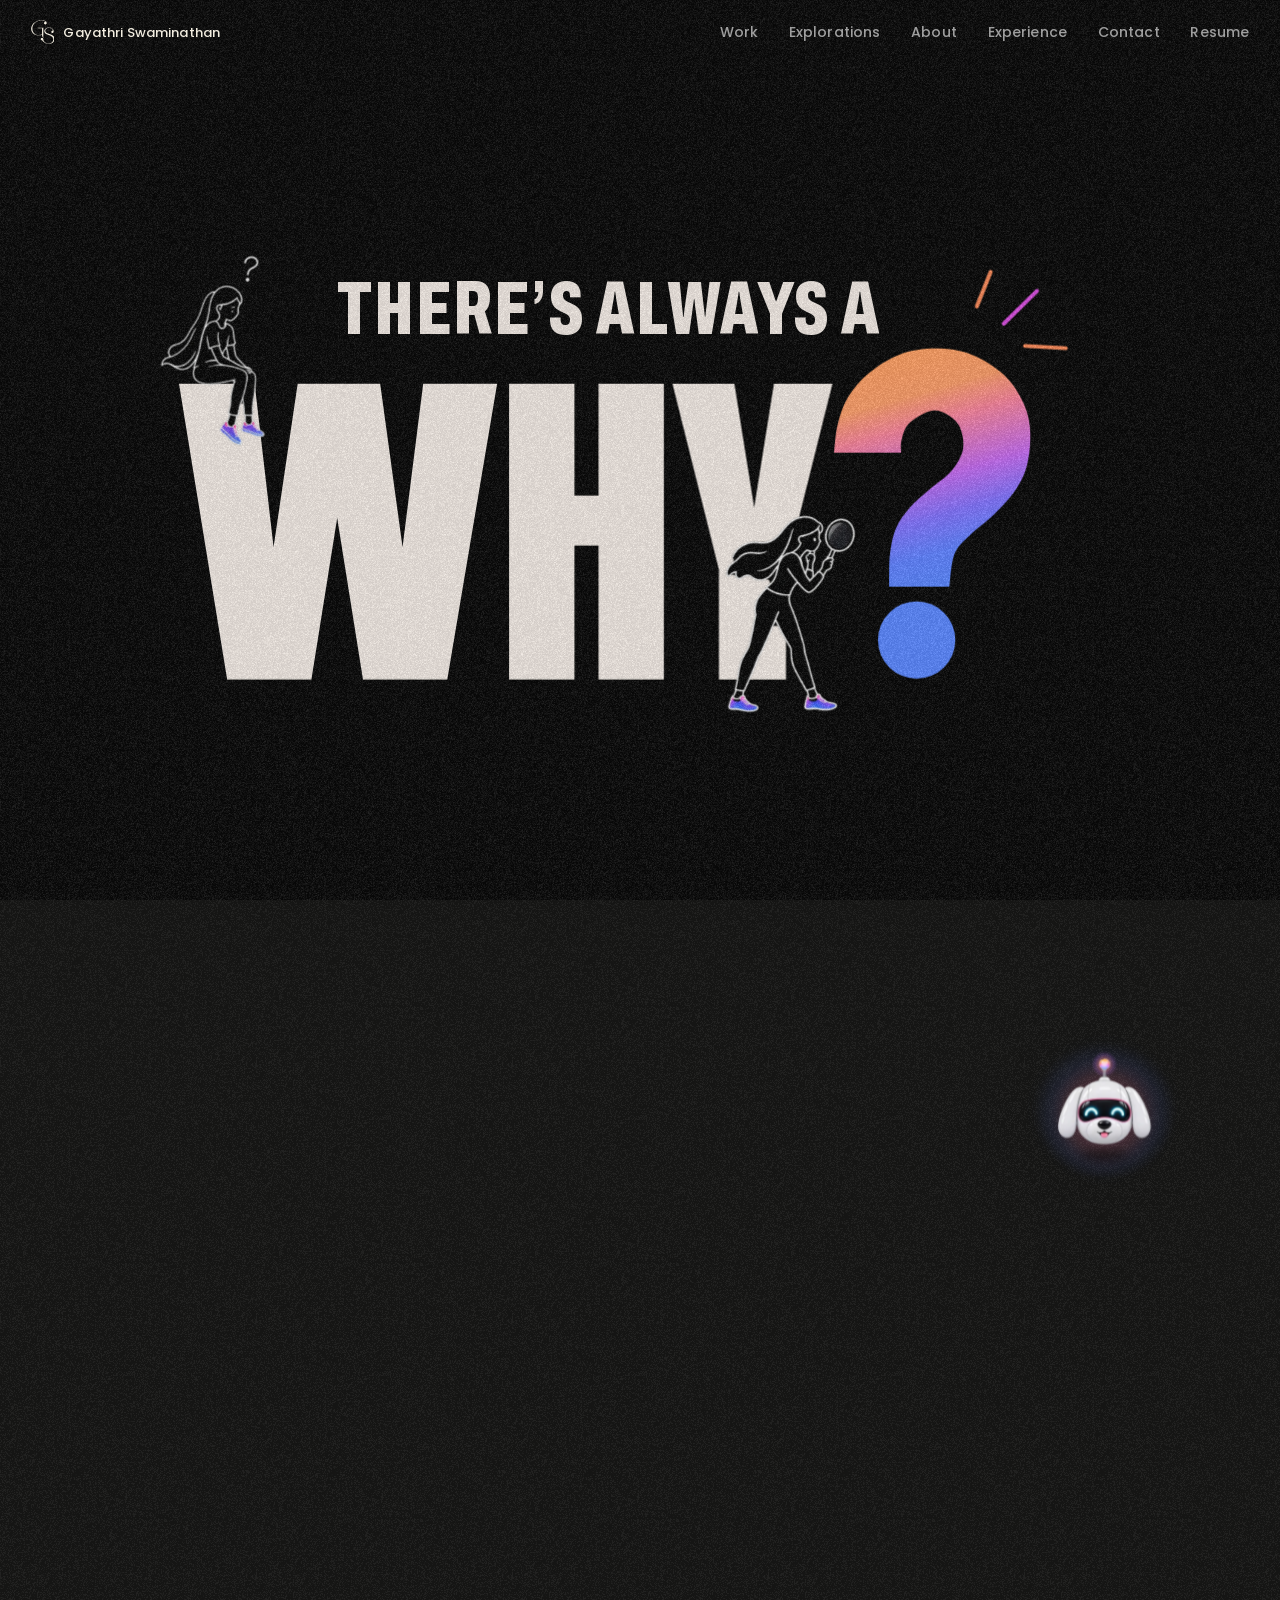
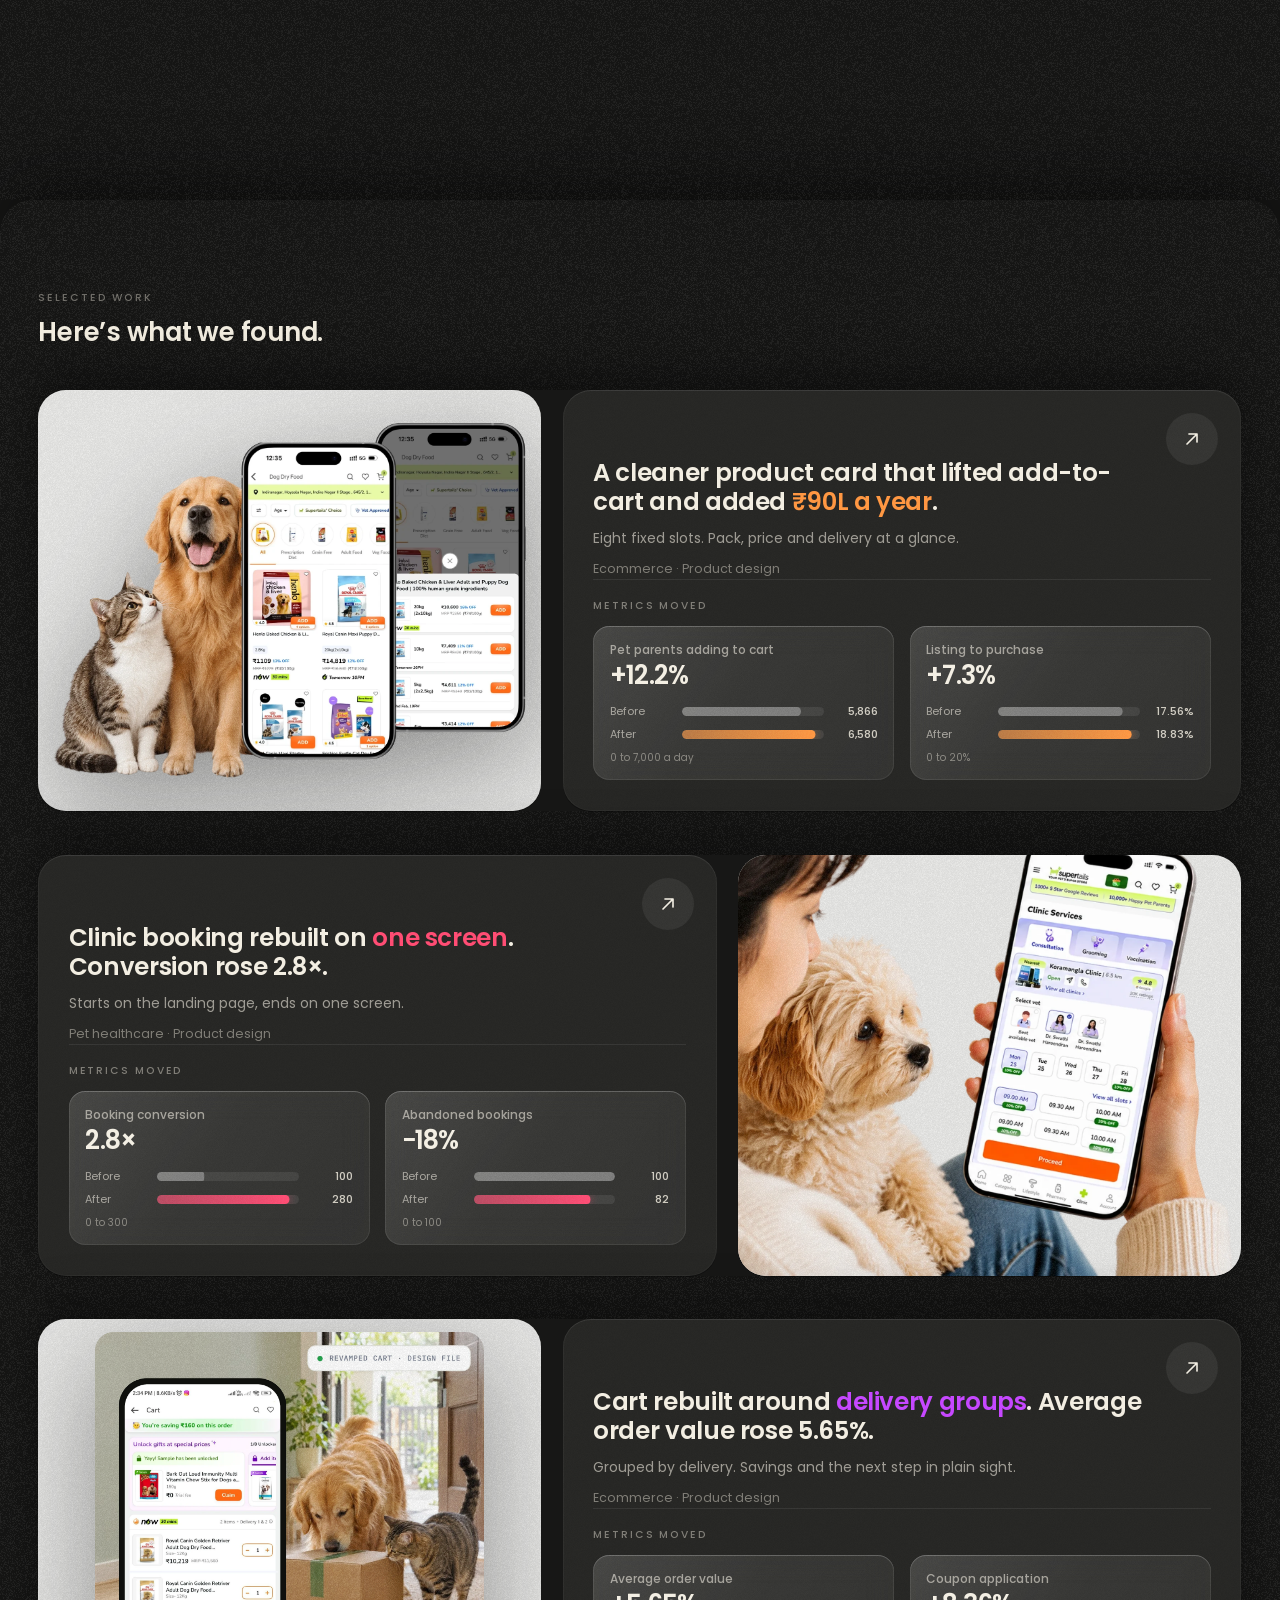
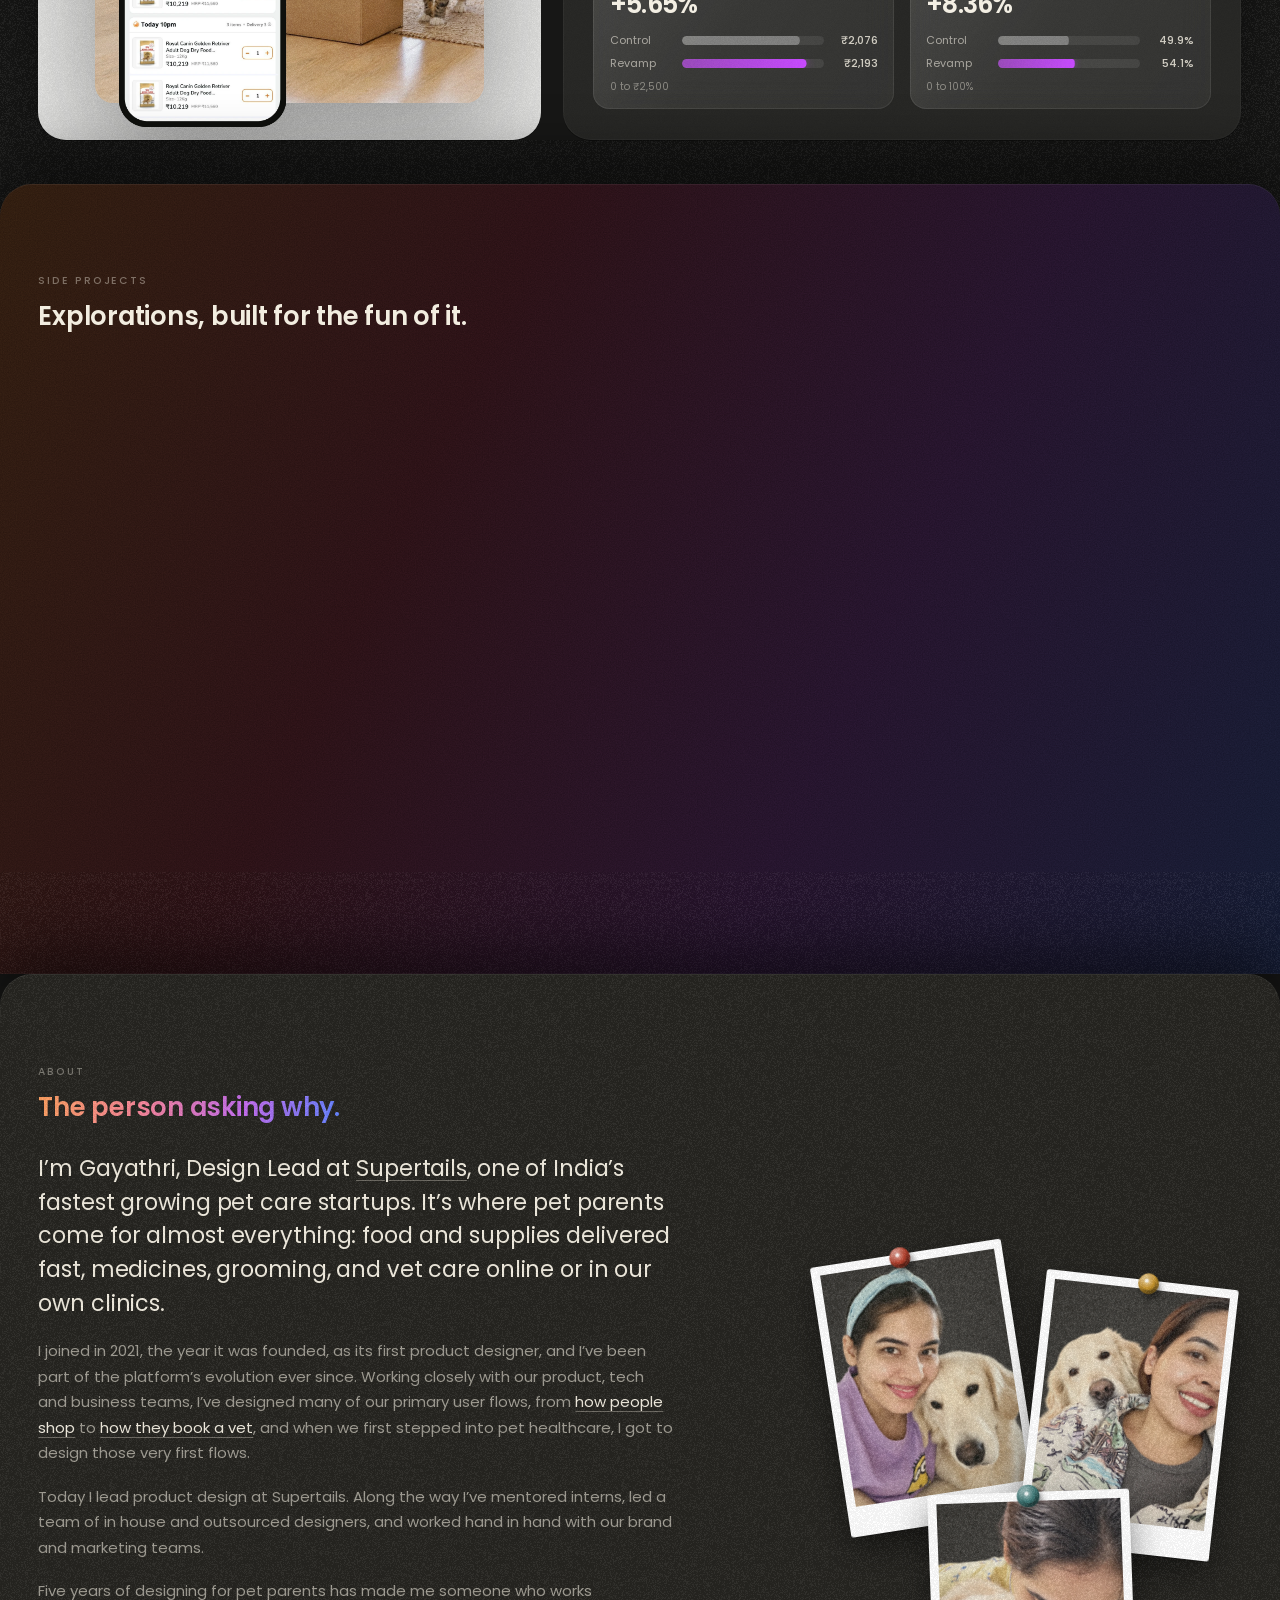
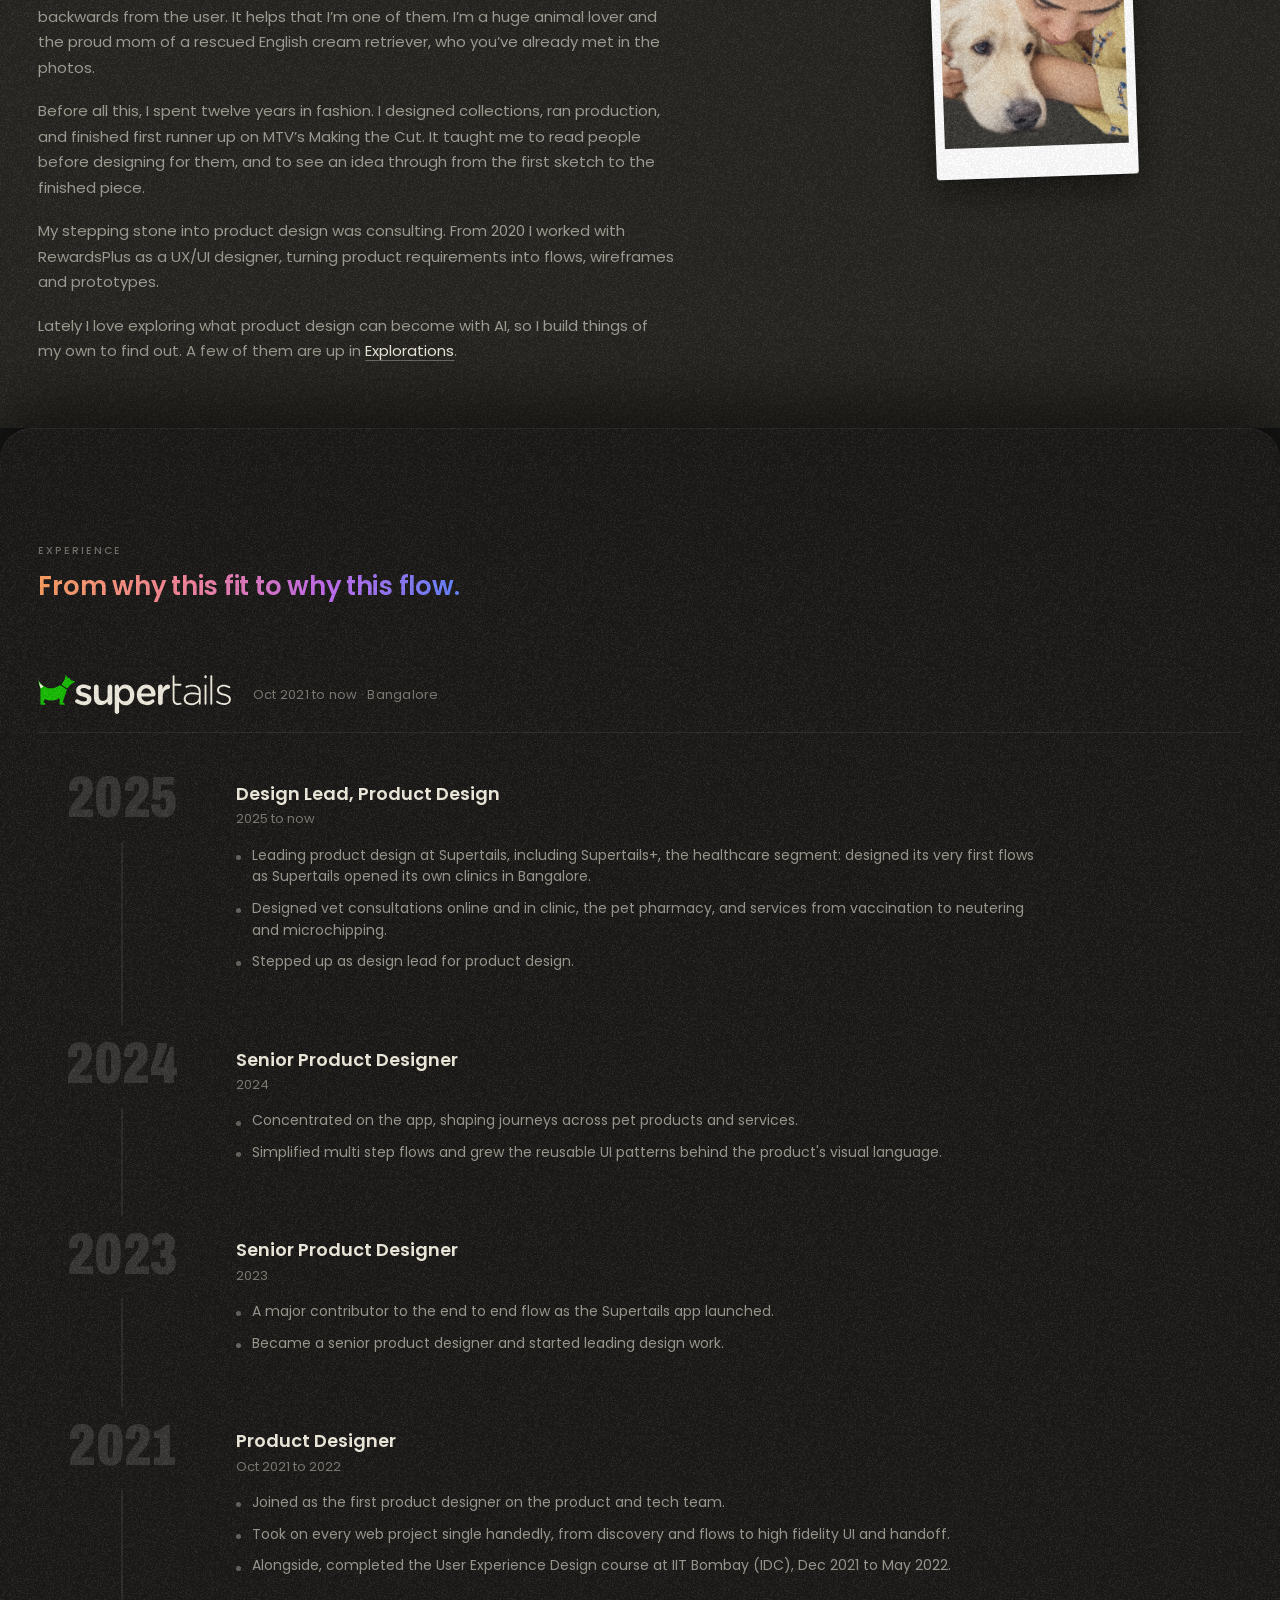
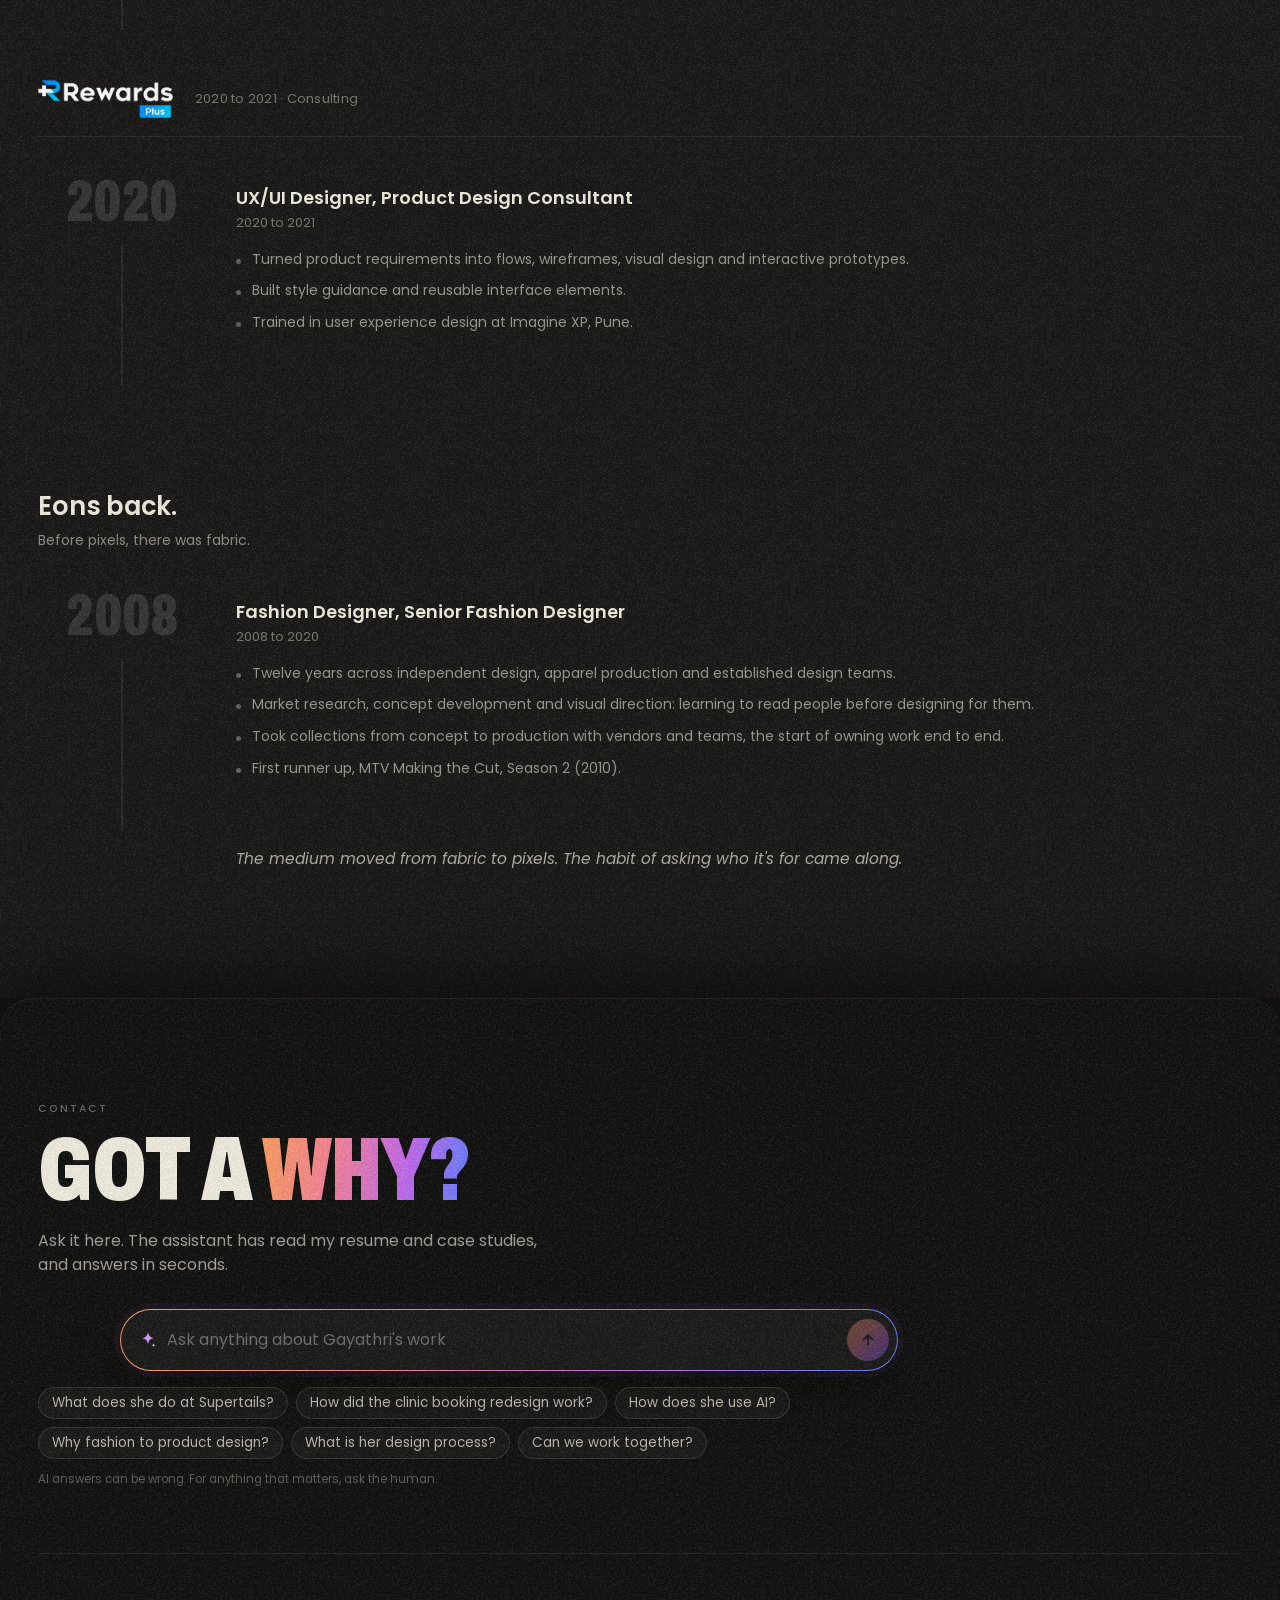
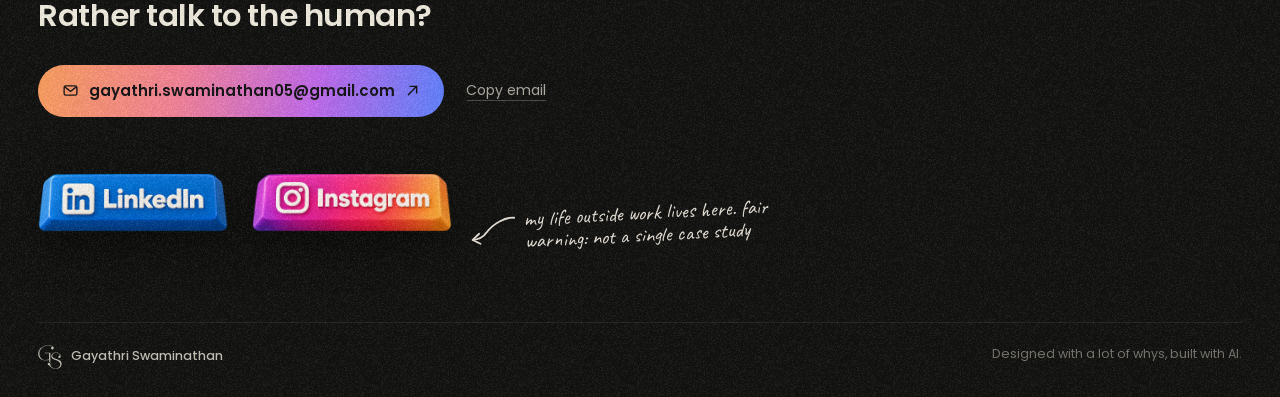
==== index.html @ 4875cc4d "Publish the portfolio (source 298e695)" ====
<!DOCTYPE html><html lang="en" class="poppins_8e2470b4-module__LB56Yq__variable protest_strike_3607e52d-module__Kt6MTq__variable archivo_eabb1886-module__BRVQva__variable caveat_66a72b08-module__sg_FIa__variable antialiased"><head><meta charSet="utf-8"/><meta name="viewport" content="width=device-width, initial-scale=1"/><link rel="preload" href="/_next/static/media/21ca8f3f56c22ca2-s.p.1cp9-4nby68jc.woff2" as="font" crossorigin="" type="font/woff2"/><link rel="preload" href="/_next/static/media/47fe1b7cd6e6ed85-s.p.3bh2vc0w-r-ll.woff2" as="font" crossorigin="" type="font/woff2"/><link rel="preload" href="/_next/static/media/5de307a1cf21ffb0-s.p.2mgv7i7jizf-l.woff2" as="font" crossorigin="" type="font/woff2"/><link rel="preload" href="/_next/static/media/6aac95a85db691f1-s.p.2a9uz8f7ahspn.woff2" as="font" crossorigin="" type="font/woff2"/><link rel="preload" href="/_next/static/media/829ba4228c966254-s.p.2mm3nq9i83l-m.woff2" as="font" crossorigin="" type="font/woff2"/><link rel="preload" href="/_next/static/media/8e6fa89aa22d24ec-s.p.2o7m9ogm38dql.woff2" as="font" crossorigin="" type="font/woff2"/><link rel="preload" href="/_next/static/media/9f07c7c28a9bc3ba-s.p.4385uxmy_0k50.woff2" as="font" crossorigin="" type="font/woff2"/><link rel="preload" href="/_next/static/media/a218039a3287bcfd-s.p.43zbiuwnnoiok.woff2" as="font" crossorigin="" type="font/woff2"/><link rel="preload" href="/_next/static/media/a3c039d8f46611ed-s.p.3_yl_ex5q53ou.woff2" as="font" crossorigin="" type="font/woff2"/><link rel="preload" href="/_next/static/media/a85fe84266768609-s.p.0h6ig86gwutp4.woff2" as="font" crossorigin="" type="font/woff2"/><link rel="preload" href="/_next/static/media/b06c83c7cc676c09-s.p.3yhl5gv5w-0s5.woff2" as="font" crossorigin="" type="font/woff2"/><link rel="preload" href="/_next/static/media/b6620be20ad708dd-s.p.3xsquyelyuj-f.woff2" as="font" crossorigin="" type="font/woff2"/><link rel="preload" href="/_next/static/media/c875c6f5d3e977ac-s.p.1h18_wedhzk4h.woff2" as="font" crossorigin="" type="font/woff2"/><link rel="preload" href="/_next/static/media/e2334d715941921e-s.p.3o_v2fun1jzxk.woff2" as="font" crossorigin="" type="font/woff2"/><link rel="preload" href="/_next/static/media/edcf447d6990da7e-s.p.2dp-f23wu3v3i.woff2" as="font" crossorigin="" type="font/woff2"/><link rel="preload" as="image" href="/why/sit.webp"/><link rel="preload" as="image" href="/why/look.webp"/><link rel="preload" as="image" href="/why/drop.webp"/><link rel="preload" as="image" href="/why/pull.webp"/><link rel="preload" as="image" href="/why/push.webp"/><link rel="preload" as="image" href="/why/cards.webp"/><link rel="preload" as="image" href="/experience/supertails-logo.svg"/><link rel="preload" as="image" href="/experience/rewardsplus-logo.png"/><link rel="preload" as="image" href="/mascot/ear-l.webp"/><link rel="preload" as="image" href="/mascot/ear-r.webp"/><link rel="stylesheet" href="/_next/static/chunks/41373ktkxv617.css" data-precedence="next"/><link rel="preload" as="script" fetchPriority="low" href="/_next/static/chunks/12aruqaur5huj.js"/><script src="/_next/static/chunks/2jsd8749xplnp.js" async=""></script><script src="/_next/static/chunks/3fcuou0n2x1yt.js" async=""></script><script src="/_next/static/chunks/turbopack-04ni4rs7bhori.js" async=""></script><script src="/_next/static/chunks/3nx4khdivdhnb.js" async="" crossorigin=""></script><script src="/_next/static/chunks/0h2qsuyze9ds1.js" async="" crossorigin=""></script><script src="/_next/static/chunks/37vm_59nndbjr.js" async="" crossorigin=""></script><link rel="preload" as="image" href="/mascot/antenna.webp"/><link rel="preload" as="image" href="/mascot/head.webp"/><link rel="preload" as="image" href="/mascot/tongue.webp"/><link rel="preload" as="image" href="/contact/linkedin-key.webp"/><link rel="preload" as="image" href="/contact/instagram-key.webp"/><title>Gayathri Swaminathan · Product Design Lead</title><meta name="description" content="Product design lead at Supertails. Selected work, with the numbers it moved."/><meta property="og:title" content="Gayathri Swaminathan · Product Design Lead"/><meta property="og:description" content="There&#x27;s always a why. Case studies, explorations and the numbers they moved."/><meta property="og:site_name" content="Gayathri Swaminathan"/><meta property="og:image" content="https://gayathriswaminathan.com/opengraph-image.jpg?opengraph-image.0t-5uev32_n3b.jpg"/><meta property="og:image:type" content="image/jpeg"/><meta property="og:image:width" content="1200"/><meta property="og:image:height" content="630"/><meta property="og:image:alt" content="There&#x27;s always a why: the portfolio of Gayathri Swaminathan, Product Design Lead"/><meta property="og:type" content="website"/><meta name="twitter:card" content="summary_large_image"/><meta name="twitter:title" content="Gayathri Swaminathan · Product Design Lead"/><meta name="twitter:description" content="There&#x27;s always a why. Case studies, explorations and the numbers they moved."/><meta name="twitter:image" content="https://gayathriswaminathan.com/opengraph-image.jpg?opengraph-image.0t-5uev32_n3b.jpg"/><meta name="twitter:image:alt" content="There&#x27;s always a why: the portfolio of Gayathri Swaminathan, Product Design Lead"/><meta name="twitter:image:type" content="image/jpeg"/><meta name="twitter:image:width" content="1200"/><meta name="twitter:image:height" content="630"/><link rel="icon" href="/icon.svg?icon.26cp65888qyp6.svg" sizes="any" type="image/svg+xml"/><meta name="next-size-adjust" content=""/><script src="/_next/static/chunks/0cz1d0mv5g_q7.js" noModule=""></script></head><body id="top"><div hidden=""><!--$--><!--/$--></div><div class="pre" role="progressbar" aria-label="Loading" aria-valuemin="0" aria-valuemax="100" aria-valuenow="0"><div class="pre-in"><svg viewBox="50.0 21.5 249.9 252.2" class="pre-mark" fill="currentColor" fill-rule="evenodd" aria-hidden="true"><path d="M235.00 100.12C231.92 100.46 225.67 101.29 222.12 102.11C218.58 102.93 216.62 103.70 213.75 105.06C210.88 106.41 207.25 108.56 204.88 110.24C202.50 111.91 201.27 113.08 199.50 115.12C197.73 117.17 195.63 119.94 194.24 122.50C192.84 125.06 191.80 128.04 191.11 130.50C190.43 132.96 190.27 135.42 190.12 137.25C189.98 139.08 190.09 139.96 190.25 141.50C190.41 143.04 190.47 144.42 191.11 146.50C191.75 148.58 193.09 152.02 194.10 154.00C195.11 155.98 195.83 156.78 197.17 158.38C198.50 159.97 200.38 162.01 202.12 163.54C203.87 165.08 204.40 165.72 207.62 167.58C210.85 169.44 214.83 171.80 221.50 174.71C228.17 177.62 240.71 182.18 247.62 185.06C254.54 187.94 259.25 190.06 263.00 191.99C266.75 193.91 268.03 195.00 270.12 196.62C272.22 198.25 273.97 199.92 275.58 201.75C277.20 203.58 278.78 205.98 279.81 207.62C280.83 209.27 281.03 209.46 281.71 211.62C282.39 213.79 283.51 217.85 283.88 220.62C284.24 223.40 284.06 225.85 283.88 228.25C283.69 230.65 283.39 232.52 282.74 235.00C282.08 237.48 280.92 240.85 279.94 243.12C278.97 245.40 278.05 246.90 276.89 248.62C275.73 250.35 274.71 251.73 273.00 253.50C271.29 255.27 268.69 257.67 266.62 259.22C264.56 260.77 262.94 261.68 260.62 262.79C258.31 263.90 255.98 265.01 252.75 265.88C249.52 266.74 244.88 267.65 241.25 268.00C237.62 268.35 234.69 268.34 231.00 268.00C227.31 267.66 222.71 266.80 219.12 265.94C215.54 265.09 212.69 264.21 209.50 262.86C206.31 261.51 202.31 259.24 200.00 257.83C197.69 256.43 197.28 255.90 195.62 254.44C193.97 252.99 191.70 250.95 190.08 249.12C188.47 247.30 187.25 245.67 185.93 243.50C184.61 241.33 183.66 240.50 182.14 236.12C180.61 231.75 178.03 220.90 176.78 217.25C175.53 213.60 175.46 215.15 174.62 214.25C173.79 213.35 172.79 212.51 171.75 211.85C170.71 211.18 169.29 210.59 168.38 210.26C167.46 209.94 167.31 209.91 166.25 209.88C165.19 209.84 163.29 209.78 162.00 210.06C160.71 210.34 159.51 210.96 158.50 211.56C157.49 212.15 156.66 212.88 155.93 213.62C155.20 214.37 154.59 215.15 154.11 216.00C153.63 216.85 153.30 217.62 153.06 218.75C152.81 219.88 152.61 221.58 152.62 222.75C152.64 223.92 152.88 224.85 153.12 225.75C153.37 226.65 153.34 226.99 154.11 228.12C154.88 229.26 156.60 231.50 157.75 232.58C158.90 233.67 159.38 233.89 161.00 234.64C162.62 235.39 163.58 234.07 167.50 237.08C171.42 240.10 180.65 249.33 184.50 252.74C188.35 256.14 188.21 255.85 190.62 257.51C193.04 259.17 195.67 261.00 199.00 262.69C202.33 264.39 207.42 266.50 210.62 267.68C213.83 268.87 215.44 269.21 218.25 269.81C221.06 270.40 223.81 270.93 227.50 271.25C231.19 271.57 236.67 271.82 240.38 271.75C244.08 271.68 246.12 271.48 249.75 270.81C253.38 270.13 258.33 269.04 262.12 267.69C265.92 266.35 269.92 264.11 272.50 262.72C275.08 261.33 275.98 260.59 277.62 259.36C279.27 258.14 281.01 256.62 282.38 255.38C283.74 254.13 284.56 253.33 285.81 251.88C287.06 250.42 288.38 249.08 289.88 246.62C291.38 244.17 293.65 239.79 294.81 237.12C295.96 234.46 296.29 233.56 296.81 230.62C297.32 227.69 297.89 222.96 297.88 219.50C297.86 216.04 297.45 212.79 296.74 209.88C296.02 206.96 294.47 203.92 293.60 202.00C292.73 200.08 292.50 199.79 291.53 198.38C290.56 196.96 289.60 195.39 287.76 193.50C285.93 191.61 283.65 189.29 280.50 187.06C277.35 184.82 272.69 182.11 268.88 180.11C265.06 178.11 264.23 177.77 257.62 175.06C251.02 172.34 236.08 166.69 229.25 163.81C222.42 160.92 220.04 159.67 216.62 157.76C213.21 155.86 210.60 153.86 208.75 152.38C206.90 150.89 206.47 150.08 205.53 148.88C204.59 147.67 203.89 146.85 203.11 145.12C202.33 143.40 201.22 141.15 200.86 138.50C200.50 135.85 200.72 131.56 200.94 129.25C201.17 126.94 201.69 126.04 202.19 124.62C202.70 123.21 203.00 122.31 203.99 120.75C204.97 119.19 206.39 117.03 208.12 115.25C209.86 113.47 211.94 111.53 214.38 110.04C216.81 108.56 220.65 107.18 222.75 106.35C224.85 105.51 225.38 105.39 227.00 105.04C228.62 104.69 230.15 104.41 232.50 104.24C234.85 104.06 238.21 103.86 241.12 104.00C244.04 104.14 246.81 104.36 250.00 105.06C253.19 105.75 257.35 107.07 260.25 108.18C263.15 109.29 265.21 110.33 267.38 111.69C269.54 113.06 271.69 114.82 273.25 116.38C274.81 117.93 275.94 119.77 276.71 121.00C277.48 122.23 277.63 122.60 277.89 123.75C278.15 124.90 278.25 126.75 278.25 127.88C278.25 129.00 278.30 129.46 277.86 130.50C277.42 131.54 277.16 132.82 275.62 134.12C274.09 135.43 270.21 137.20 268.62 138.35C267.04 139.49 266.86 139.79 266.10 141.00C265.34 142.21 264.38 144.02 264.06 145.62C263.73 147.23 263.85 149.23 264.12 150.62C264.40 152.02 265.12 153.07 265.72 154.00C266.33 154.93 267.00 155.58 267.75 156.19C268.50 156.81 269.29 157.34 270.25 157.71C271.21 158.07 272.02 158.41 273.50 158.38C274.98 158.34 277.79 157.90 279.12 157.51C280.46 157.13 280.56 156.92 281.50 156.08C282.44 155.25 283.92 153.72 284.79 152.50C285.66 151.28 286.23 150.00 286.71 148.75C287.19 147.50 287.44 146.31 287.68 145.00C287.92 143.69 288.11 142.79 288.12 140.88C288.14 138.96 288.00 135.50 287.78 133.50C287.55 131.50 287.23 130.35 286.76 128.88C286.30 127.40 285.83 126.23 285.00 124.62C284.17 123.02 282.72 120.62 281.78 119.25C280.84 117.88 280.96 117.91 279.38 116.38C277.79 114.84 274.33 111.63 272.25 110.06C270.17 108.48 268.77 107.88 266.88 106.90C264.98 105.93 263.69 105.16 260.88 104.21C258.06 103.26 253.38 101.88 250.00 101.19C246.62 100.51 243.12 100.30 240.62 100.12C238.12 99.95 238.08 99.79 235.00 100.12ZM130.25 27.04C126.98 27.89 122.77 29.17 119.75 30.19C116.73 31.22 114.75 32.03 112.12 33.17C109.50 34.30 106.79 35.53 104.00 36.99C101.21 38.45 97.98 40.30 95.38 41.93C92.77 43.56 90.90 44.86 88.38 46.79C85.85 48.72 82.58 51.40 80.25 53.50C77.92 55.60 76.21 57.40 74.38 59.38C72.54 61.35 70.92 63.15 69.22 65.38C67.52 67.60 65.86 69.98 64.18 72.75C62.50 75.52 60.81 78.15 59.14 82.00C57.47 85.85 55.28 91.90 54.15 95.88C53.02 99.85 52.71 103.40 52.35 105.88C51.99 108.35 52.02 108.21 52.00 110.75C51.98 113.29 51.89 117.60 52.25 121.12C52.61 124.65 53.50 129.10 54.14 131.88C54.77 134.65 54.96 135.17 56.06 137.75C57.15 140.33 59.35 144.90 60.71 147.38C62.07 149.85 62.86 150.79 64.22 152.62C65.58 154.46 66.33 155.86 68.88 158.38C71.42 160.89 76.38 165.33 79.50 167.74C82.62 170.14 84.48 171.13 87.62 172.79C90.77 174.45 94.88 176.37 98.38 177.69C101.88 179.02 105.31 179.93 108.62 180.74C111.94 181.54 113.65 182.16 118.25 182.54C122.85 182.92 132.38 183.00 136.25 183.00C140.12 183.00 139.04 182.93 141.50 182.56C143.96 182.18 146.98 181.83 151.00 180.74C155.02 179.64 163.09 176.59 165.61 175.99C168.13 175.38 166.02 175.75 166.12 177.12C166.23 178.50 166.09 182.10 166.25 184.25C166.41 186.40 166.62 188.02 167.08 190.00C167.55 191.98 167.82 193.50 169.06 196.12C170.29 198.75 173.00 203.38 174.50 205.75C176.00 208.12 177.25 209.44 178.06 210.38C178.87 211.31 179.08 211.31 179.36 211.38C179.64 211.44 179.69 228.48 179.75 210.75C179.81 193.02 179.84 122.80 179.75 105.00C179.66 87.20 179.82 104.20 179.24 103.97C178.65 103.74 185.91 103.68 176.25 103.62C166.59 103.57 130.63 103.50 121.25 103.62C111.87 103.75 120.19 103.77 119.97 104.38C119.75 104.98 119.74 106.65 119.93 107.25C120.12 107.85 113.63 107.88 121.12 108.00C128.62 108.12 157.41 107.90 164.88 108.00C172.34 108.10 165.71 98.23 165.90 108.62C166.09 119.02 166.12 159.93 166.03 170.38C165.94 180.82 166.71 170.56 165.38 171.28C164.04 172.00 160.92 173.62 158.00 174.69C155.08 175.77 151.69 176.97 147.88 177.75C144.06 178.53 139.00 179.10 135.12 179.38C131.25 179.65 128.19 179.63 124.62 179.38C121.06 179.12 117.96 178.95 113.75 177.85C109.54 176.75 103.58 174.75 99.38 172.76C95.17 170.78 91.91 168.68 88.50 165.94C85.09 163.21 81.64 159.72 78.92 156.38C76.19 153.03 73.80 148.77 72.15 145.88C70.50 142.98 69.83 141.08 69.01 139.00C68.19 136.92 67.84 135.77 67.24 133.38C66.63 130.98 65.84 127.77 65.39 124.62C64.93 121.48 64.65 117.15 64.50 114.50C64.35 111.85 64.26 111.88 64.50 108.75C64.74 105.62 65.20 99.83 65.94 95.75C66.69 91.67 67.60 88.08 68.97 84.25C70.35 80.42 72.50 75.98 74.19 72.75C75.89 69.52 76.93 67.83 79.12 64.88C81.32 61.92 85.15 57.45 87.38 55.00C89.60 52.55 90.52 51.85 92.50 50.18C94.48 48.51 96.23 46.99 99.25 45.00C102.27 43.01 107.58 39.92 110.62 38.26C113.67 36.61 114.92 36.12 117.50 35.06C120.08 33.99 123.65 32.69 126.12 31.88C128.60 31.06 129.58 30.77 132.38 30.14C135.17 29.51 138.94 28.63 142.88 28.08C146.81 27.54 152.65 27.08 156.00 26.88C159.35 26.67 159.75 26.66 163.00 26.88C166.25 27.09 171.98 27.64 175.50 28.18C179.02 28.72 181.83 29.46 184.12 30.10C186.42 30.74 187.40 31.16 189.25 32.01C191.10 32.87 193.58 34.04 195.25 35.22C196.92 36.41 198.58 38.37 199.26 39.12C199.95 39.88 199.44 39.55 199.38 39.75C199.31 39.95 199.75 39.95 198.88 40.31C198.00 40.66 195.46 41.22 194.12 41.88C192.79 42.53 191.72 43.49 190.88 44.26C190.03 45.03 189.66 45.44 189.06 46.50C188.45 47.56 187.58 49.12 187.24 50.62C186.89 52.12 186.98 54.31 187.00 55.50C187.02 56.69 187.03 56.75 187.38 57.75C187.72 58.75 188.33 60.36 189.06 61.50C189.78 62.64 190.88 63.78 191.75 64.58C192.62 65.39 193.29 65.82 194.25 66.35C195.21 66.87 195.85 67.48 197.50 67.72C199.15 67.97 202.48 68.02 204.12 67.82C205.77 67.62 206.33 67.08 207.38 66.51C208.42 65.95 209.34 65.53 210.38 64.44C211.41 63.36 212.85 61.37 213.58 60.00C214.32 58.63 214.56 57.46 214.79 56.25C215.03 55.04 215.20 54.31 215.00 52.75C214.80 51.19 214.14 48.44 213.61 46.88C213.08 45.31 213.04 45.01 211.83 43.38C210.63 41.74 208.12 38.71 206.38 37.06C204.63 35.40 203.27 34.63 201.38 33.46C199.48 32.29 197.48 31.12 195.00 30.04C192.52 28.97 189.15 27.81 186.50 27.00C183.85 26.19 181.60 25.67 179.12 25.19C176.65 24.72 174.42 24.41 171.62 24.12C168.83 23.84 166.38 23.50 162.38 23.50C158.38 23.50 151.46 23.86 147.62 24.12C143.79 24.39 142.27 24.60 139.38 25.08C136.48 25.57 133.52 26.19 130.25 27.04Z"></path></svg><p class="pre-name">Gayathri Swaminathan</p><div class="pre-bar"><i></i></div><div class="pre-meta"><span>Product design works</span><b><span>0</span>%</b></div></div><noscript><style>.pre{display:none!important}</style></noscript></div><header class="nav "><div class="nav-row"><a href="#top" class="nav-brand" aria-label="Gayathri Swaminathan, back to the top"><svg viewBox="50.0 21.5 249.9 252.2" class="nav-brand-mark" fill="currentColor" fill-rule="evenodd" aria-hidden="true"><path d="M235.00 100.12C231.92 100.46 225.67 101.29 222.12 102.11C218.58 102.93 216.62 103.70 213.75 105.06C210.88 106.41 207.25 108.56 204.88 110.24C202.50 111.91 201.27 113.08 199.50 115.12C197.73 117.17 195.63 119.94 194.24 122.50C192.84 125.06 191.80 128.04 191.11 130.50C190.43 132.96 190.27 135.42 190.12 137.25C189.98 139.08 190.09 139.96 190.25 141.50C190.41 143.04 190.47 144.42 191.11 146.50C191.75 148.58 193.09 152.02 194.10 154.00C195.11 155.98 195.83 156.78 197.17 158.38C198.50 159.97 200.38 162.01 202.12 163.54C203.87 165.08 204.40 165.72 207.62 167.58C210.85 169.44 214.83 171.80 221.50 174.71C228.17 177.62 240.71 182.18 247.62 185.06C254.54 187.94 259.25 190.06 263.00 191.99C266.75 193.91 268.03 195.00 270.12 196.62C272.22 198.25 273.97 199.92 275.58 201.75C277.20 203.58 278.78 205.98 279.81 207.62C280.83 209.27 281.03 209.46 281.71 211.62C282.39 213.79 283.51 217.85 283.88 220.62C284.24 223.40 284.06 225.85 283.88 228.25C283.69 230.65 283.39 232.52 282.74 235.00C282.08 237.48 280.92 240.85 279.94 243.12C278.97 245.40 278.05 246.90 276.89 248.62C275.73 250.35 274.71 251.73 273.00 253.50C271.29 255.27 268.69 257.67 266.62 259.22C264.56 260.77 262.94 261.68 260.62 262.79C258.31 263.90 255.98 265.01 252.75 265.88C249.52 266.74 244.88 267.65 241.25 268.00C237.62 268.35 234.69 268.34 231.00 268.00C227.31 267.66 222.71 266.80 219.12 265.94C215.54 265.09 212.69 264.21 209.50 262.86C206.31 261.51 202.31 259.24 200.00 257.83C197.69 256.43 197.28 255.90 195.62 254.44C193.97 252.99 191.70 250.95 190.08 249.12C188.47 247.30 187.25 245.67 185.93 243.50C184.61 241.33 183.66 240.50 182.14 236.12C180.61 231.75 178.03 220.90 176.78 217.25C175.53 213.60 175.46 215.15 174.62 214.25C173.79 213.35 172.79 212.51 171.75 211.85C170.71 211.18 169.29 210.59 168.38 210.26C167.46 209.94 167.31 209.91 166.25 209.88C165.19 209.84 163.29 209.78 162.00 210.06C160.71 210.34 159.51 210.96 158.50 211.56C157.49 212.15 156.66 212.88 155.93 213.62C155.20 214.37 154.59 215.15 154.11 216.00C153.63 216.85 153.30 217.62 153.06 218.75C152.81 219.88 152.61 221.58 152.62 222.75C152.64 223.92 152.88 224.85 153.12 225.75C153.37 226.65 153.34 226.99 154.11 228.12C154.88 229.26 156.60 231.50 157.75 232.58C158.90 233.67 159.38 233.89 161.00 234.64C162.62 235.39 163.58 234.07 167.50 237.08C171.42 240.10 180.65 249.33 184.50 252.74C188.35 256.14 188.21 255.85 190.62 257.51C193.04 259.17 195.67 261.00 199.00 262.69C202.33 264.39 207.42 266.50 210.62 267.68C213.83 268.87 215.44 269.21 218.25 269.81C221.06 270.40 223.81 270.93 227.50 271.25C231.19 271.57 236.67 271.82 240.38 271.75C244.08 271.68 246.12 271.48 249.75 270.81C253.38 270.13 258.33 269.04 262.12 267.69C265.92 266.35 269.92 264.11 272.50 262.72C275.08 261.33 275.98 260.59 277.62 259.36C279.27 258.14 281.01 256.62 282.38 255.38C283.74 254.13 284.56 253.33 285.81 251.88C287.06 250.42 288.38 249.08 289.88 246.62C291.38 244.17 293.65 239.79 294.81 237.12C295.96 234.46 296.29 233.56 296.81 230.62C297.32 227.69 297.89 222.96 297.88 219.50C297.86 216.04 297.45 212.79 296.74 209.88C296.02 206.96 294.47 203.92 293.60 202.00C292.73 200.08 292.50 199.79 291.53 198.38C290.56 196.96 289.60 195.39 287.76 193.50C285.93 191.61 283.65 189.29 280.50 187.06C277.35 184.82 272.69 182.11 268.88 180.11C265.06 178.11 264.23 177.77 257.62 175.06C251.02 172.34 236.08 166.69 229.25 163.81C222.42 160.92 220.04 159.67 216.62 157.76C213.21 155.86 210.60 153.86 208.75 152.38C206.90 150.89 206.47 150.08 205.53 148.88C204.59 147.67 203.89 146.85 203.11 145.12C202.33 143.40 201.22 141.15 200.86 138.50C200.50 135.85 200.72 131.56 200.94 129.25C201.17 126.94 201.69 126.04 202.19 124.62C202.70 123.21 203.00 122.31 203.99 120.75C204.97 119.19 206.39 117.03 208.12 115.25C209.86 113.47 211.94 111.53 214.38 110.04C216.81 108.56 220.65 107.18 222.75 106.35C224.85 105.51 225.38 105.39 227.00 105.04C228.62 104.69 230.15 104.41 232.50 104.24C234.85 104.06 238.21 103.86 241.12 104.00C244.04 104.14 246.81 104.36 250.00 105.06C253.19 105.75 257.35 107.07 260.25 108.18C263.15 109.29 265.21 110.33 267.38 111.69C269.54 113.06 271.69 114.82 273.25 116.38C274.81 117.93 275.94 119.77 276.71 121.00C277.48 122.23 277.63 122.60 277.89 123.75C278.15 124.90 278.25 126.75 278.25 127.88C278.25 129.00 278.30 129.46 277.86 130.50C277.42 131.54 277.16 132.82 275.62 134.12C274.09 135.43 270.21 137.20 268.62 138.35C267.04 139.49 266.86 139.79 266.10 141.00C265.34 142.21 264.38 144.02 264.06 145.62C263.73 147.23 263.85 149.23 264.12 150.62C264.40 152.02 265.12 153.07 265.72 154.00C266.33 154.93 267.00 155.58 267.75 156.19C268.50 156.81 269.29 157.34 270.25 157.71C271.21 158.07 272.02 158.41 273.50 158.38C274.98 158.34 277.79 157.90 279.12 157.51C280.46 157.13 280.56 156.92 281.50 156.08C282.44 155.25 283.92 153.72 284.79 152.50C285.66 151.28 286.23 150.00 286.71 148.75C287.19 147.50 287.44 146.31 287.68 145.00C287.92 143.69 288.11 142.79 288.12 140.88C288.14 138.96 288.00 135.50 287.78 133.50C287.55 131.50 287.23 130.35 286.76 128.88C286.30 127.40 285.83 126.23 285.00 124.62C284.17 123.02 282.72 120.62 281.78 119.25C280.84 117.88 280.96 117.91 279.38 116.38C277.79 114.84 274.33 111.63 272.25 110.06C270.17 108.48 268.77 107.88 266.88 106.90C264.98 105.93 263.69 105.16 260.88 104.21C258.06 103.26 253.38 101.88 250.00 101.19C246.62 100.51 243.12 100.30 240.62 100.12C238.12 99.95 238.08 99.79 235.00 100.12ZM130.25 27.04C126.98 27.89 122.77 29.17 119.75 30.19C116.73 31.22 114.75 32.03 112.12 33.17C109.50 34.30 106.79 35.53 104.00 36.99C101.21 38.45 97.98 40.30 95.38 41.93C92.77 43.56 90.90 44.86 88.38 46.79C85.85 48.72 82.58 51.40 80.25 53.50C77.92 55.60 76.21 57.40 74.38 59.38C72.54 61.35 70.92 63.15 69.22 65.38C67.52 67.60 65.86 69.98 64.18 72.75C62.50 75.52 60.81 78.15 59.14 82.00C57.47 85.85 55.28 91.90 54.15 95.88C53.02 99.85 52.71 103.40 52.35 105.88C51.99 108.35 52.02 108.21 52.00 110.75C51.98 113.29 51.89 117.60 52.25 121.12C52.61 124.65 53.50 129.10 54.14 131.88C54.77 134.65 54.96 135.17 56.06 137.75C57.15 140.33 59.35 144.90 60.71 147.38C62.07 149.85 62.86 150.79 64.22 152.62C65.58 154.46 66.33 155.86 68.88 158.38C71.42 160.89 76.38 165.33 79.50 167.74C82.62 170.14 84.48 171.13 87.62 172.79C90.77 174.45 94.88 176.37 98.38 177.69C101.88 179.02 105.31 179.93 108.62 180.74C111.94 181.54 113.65 182.16 118.25 182.54C122.85 182.92 132.38 183.00 136.25 183.00C140.12 183.00 139.04 182.93 141.50 182.56C143.96 182.18 146.98 181.83 151.00 180.74C155.02 179.64 163.09 176.59 165.61 175.99C168.13 175.38 166.02 175.75 166.12 177.12C166.23 178.50 166.09 182.10 166.25 184.25C166.41 186.40 166.62 188.02 167.08 190.00C167.55 191.98 167.82 193.50 169.06 196.12C170.29 198.75 173.00 203.38 174.50 205.75C176.00 208.12 177.25 209.44 178.06 210.38C178.87 211.31 179.08 211.31 179.36 211.38C179.64 211.44 179.69 228.48 179.75 210.75C179.81 193.02 179.84 122.80 179.75 105.00C179.66 87.20 179.82 104.20 179.24 103.97C178.65 103.74 185.91 103.68 176.25 103.62C166.59 103.57 130.63 103.50 121.25 103.62C111.87 103.75 120.19 103.77 119.97 104.38C119.75 104.98 119.74 106.65 119.93 107.25C120.12 107.85 113.63 107.88 121.12 108.00C128.62 108.12 157.41 107.90 164.88 108.00C172.34 108.10 165.71 98.23 165.90 108.62C166.09 119.02 166.12 159.93 166.03 170.38C165.94 180.82 166.71 170.56 165.38 171.28C164.04 172.00 160.92 173.62 158.00 174.69C155.08 175.77 151.69 176.97 147.88 177.75C144.06 178.53 139.00 179.10 135.12 179.38C131.25 179.65 128.19 179.63 124.62 179.38C121.06 179.12 117.96 178.95 113.75 177.85C109.54 176.75 103.58 174.75 99.38 172.76C95.17 170.78 91.91 168.68 88.50 165.94C85.09 163.21 81.64 159.72 78.92 156.38C76.19 153.03 73.80 148.77 72.15 145.88C70.50 142.98 69.83 141.08 69.01 139.00C68.19 136.92 67.84 135.77 67.24 133.38C66.63 130.98 65.84 127.77 65.39 124.62C64.93 121.48 64.65 117.15 64.50 114.50C64.35 111.85 64.26 111.88 64.50 108.75C64.74 105.62 65.20 99.83 65.94 95.75C66.69 91.67 67.60 88.08 68.97 84.25C70.35 80.42 72.50 75.98 74.19 72.75C75.89 69.52 76.93 67.83 79.12 64.88C81.32 61.92 85.15 57.45 87.38 55.00C89.60 52.55 90.52 51.85 92.50 50.18C94.48 48.51 96.23 46.99 99.25 45.00C102.27 43.01 107.58 39.92 110.62 38.26C113.67 36.61 114.92 36.12 117.50 35.06C120.08 33.99 123.65 32.69 126.12 31.88C128.60 31.06 129.58 30.77 132.38 30.14C135.17 29.51 138.94 28.63 142.88 28.08C146.81 27.54 152.65 27.08 156.00 26.88C159.35 26.67 159.75 26.66 163.00 26.88C166.25 27.09 171.98 27.64 175.50 28.18C179.02 28.72 181.83 29.46 184.12 30.10C186.42 30.74 187.40 31.16 189.25 32.01C191.10 32.87 193.58 34.04 195.25 35.22C196.92 36.41 198.58 38.37 199.26 39.12C199.95 39.88 199.44 39.55 199.38 39.75C199.31 39.95 199.75 39.95 198.88 40.31C198.00 40.66 195.46 41.22 194.12 41.88C192.79 42.53 191.72 43.49 190.88 44.26C190.03 45.03 189.66 45.44 189.06 46.50C188.45 47.56 187.58 49.12 187.24 50.62C186.89 52.12 186.98 54.31 187.00 55.50C187.02 56.69 187.03 56.75 187.38 57.75C187.72 58.75 188.33 60.36 189.06 61.50C189.78 62.64 190.88 63.78 191.75 64.58C192.62 65.39 193.29 65.82 194.25 66.35C195.21 66.87 195.85 67.48 197.50 67.72C199.15 67.97 202.48 68.02 204.12 67.82C205.77 67.62 206.33 67.08 207.38 66.51C208.42 65.95 209.34 65.53 210.38 64.44C211.41 63.36 212.85 61.37 213.58 60.00C214.32 58.63 214.56 57.46 214.79 56.25C215.03 55.04 215.20 54.31 215.00 52.75C214.80 51.19 214.14 48.44 213.61 46.88C213.08 45.31 213.04 45.01 211.83 43.38C210.63 41.74 208.12 38.71 206.38 37.06C204.63 35.40 203.27 34.63 201.38 33.46C199.48 32.29 197.48 31.12 195.00 30.04C192.52 28.97 189.15 27.81 186.50 27.00C183.85 26.19 181.60 25.67 179.12 25.19C176.65 24.72 174.42 24.41 171.62 24.12C168.83 23.84 166.38 23.50 162.38 23.50C158.38 23.50 151.46 23.86 147.62 24.12C143.79 24.39 142.27 24.60 139.38 25.08C136.48 25.57 133.52 26.19 130.25 27.04Z"></path></svg><span>Gayathri Swaminathan</span></a><nav aria-label="Primary" class="nav-links"><a href="#work" class="nav-link">Work</a><a href="#explorations" class="nav-link">Explorations</a><a href="#about" class="nav-link">About</a><a href="#experience" class="nav-link">Experience</a><a href="#contact" class="nav-link">Contact</a><a href="/Gayathri%20Swaminathan%20Resume.pdf" target="_blank" rel="noreferrer" class="nav-link">Resume</a></nav><button type="button" class="nav-menu" aria-expanded="false" aria-controls="nav-sheet">Menu</button></div></header><main class="deck"><div class="sheet"><div class="relative"><section aria-label="Intro" class="why-stage sticky top-0 h-[100svh] w-full origin-top overflow-hidden"><div class="why-col-wrap"><div class="why-hero"><h1 class="why-title"><span class="why-kicker why-rise" style="--d:0.1s">There’s always a</span><span class="sr-only"> why?</span></h1><svg class="why-art" viewBox="0 85 768 290" aria-hidden="true"><defs><linearGradient id="why-q-grad" gradientUnits="userSpaceOnUse" x1="520" y1="150" x2="560" y2="290"><stop offset="0" stop-color="#fda05e"></stop><stop offset="0.24" stop-color="#f99c6a"></stop><stop offset="0.36" stop-color="#f6849a"></stop><stop offset="0.58" stop-color="#c36bee"></stop><stop offset="0.73" stop-color="#8274fc"></stop><stop offset="0.87" stop-color="#6083ff"></stop><stop offset="1" stop-color="#5b87fd"></stop></linearGradient></defs><g class="why-letters"><path class="why-rise" style="--d:0.2s" d="M116 173 L160 173 L171 268 L185 173 L233 173 L246 268 L258 173 L301 173 L272 345 L223 345 L208 251 L193 345 L144 345 Z"></path><path class="why-rise" style="--d:0.34s" d="M308 173 L346 173 L346 238 L360 238 L360 173 L398 173 L398 345 L360 345 L360 267 L346 267 L346 345 L308 345 Z"></path><path class="why-rise" style="--d:0.48s" d="M403 173 L439 173 L450.5 245 L462 173 L496 173 L469 281 L469 345 L430 345 L430 281 Z"></path></g><g class="why-pop"><g class="why-mark-bob" fill="url(#why-q-grad)"><path d="M497 213 C497.3 210.3 497.7 202.3 499 197 C500.3 191.7 502 186 505 181 C508 176 512 171.2 517 167 C522 162.8 528.5 158.4 535 156 C541.5 153.6 549 152.5 556 152.5 C563 152.5 570.3 153.4 577 156 C583.7 158.6 591 163.3 596 168 C601 172.7 604.5 178.7 607 184 C609.5 189.3 610.6 194.2 611 200 C611.4 205.8 610.8 213.3 609.5 219 C608.2 224.7 606.2 229 603 234 C599.8 239 594.5 244.5 590 249 C585.5 253.5 579.8 257.2 576 261 C572.2 264.8 569 267 567 272 C565 277 564.5 287.8 564 291 L529 291 C529.1 287.8 528.8 277.7 529.5 272 C530.2 266.3 531.1 261.5 533 257 C534.9 252.5 537.7 248.8 541 245 C544.3 241.2 549 237.5 553 234 C557 230.5 561.8 227.8 565 224 C568.2 220.2 571.2 215.3 572 211 C572.8 206.7 571.5 201.3 570 198 C568.5 194.7 565.5 192.6 563 191 C560.5 189.4 557.8 188.3 555 188.5 C552.2 188.7 548.7 190.4 546 192 C543.3 193.6 540.7 195.5 539 198 C537.3 200.5 536.5 204.5 536 207 C535.5 209.5 536 212 536 213 Z"></path><circle cx="545" cy="322" r="22.5"></circle></g></g><g class="why-sparks"><path d="M580 128 L588 108" stroke="#f98a5a"></path><path d="M595.7 138 L615 119" stroke="#d94fe0"></path><path d="M608 151 L631.7 152.3" stroke="#f98a5a"></path></g></svg><div role="img" aria-label="A girl sits on top of the W, a question mark over her head." class="relative why-fig why-sit-in" style="aspect-ratio:364 / 648;left:calc(var(--u) * 104);top:calc(var(--u) * 12);width:calc(var(--u) * 64)"><img src="/why/sit.webp" alt="" class="absolute inset-0 h-full w-full transition-opacity duration-200" draggable="false"/><video src="/why/sit.mp4" muted="" loop="" playsInline="" preload="auto" aria-hidden="true" class="pointer-events-none absolute h-px w-px opacity-0"></video></div><div role="img" aria-label="A girl stands by the Y, searching through a magnifying glass." class="relative why-fig why-look-in" style="aspect-ratio:452 / 544;left:calc(var(--u) * 432);top:calc(var(--u) * 162);width:calc(var(--u) * 99)"><img src="/why/look.webp" alt="" class="absolute inset-0 h-full w-full transition-opacity duration-200" draggable="false"/><video src="/why/look.mp4" muted="" loop="" playsInline="" preload="auto" aria-hidden="true" class="pointer-events-none absolute h-px w-px opacity-0"></video></div></div><div class="why-qs"><div class="why-qs-in"><div class="why-col" style="--x:82;--cx:44;--cy:50;--cw:172"><h2 class="why-q"><span>Why did</span><span>they drop off?</span></h2><div role="img" aria-label="She runs off the edge of a cliff, missing the desk below." class="relative why-q-fig " style="aspect-ratio:620 / 484"><img src="/why/drop.webp" alt="" class="absolute inset-0 h-full w-full transition-opacity duration-200" draggable="false"/><video src="/why/drop.mp4" muted="" loop="" playsInline="" preload="auto" aria-hidden="true" class="pointer-events-none absolute h-px w-px opacity-0"></video></div><svg class="why-leap" viewBox="0 15 960 236" aria-hidden="true"><g transform="translate(22 0)"><path d="M125 104 C131 96 140 93.5 147 94 C156 95 164 102 169 112 C173 121 176 131 176.5 150" stroke-dasharray="4.5 3.2"></path><path d="M169 142 L176.5 152.5 L183.5 139"></path></g></svg></div><div class="why-col" style="--x:315.3;--cx:304.3;--cy:74;--cw:128"><h2 class="why-q"><span>Why didn&#x27;t</span><span>they click?</span></h2><div role="img" aria-label="She hauls on a rope tied to a close button that will not budge." class="relative why-q-fig why-pill-host" style="aspect-ratio:548 / 320"><img src="/why/pull.webp" alt="" class="absolute inset-0 h-full w-full transition-opacity duration-200" draggable="false"/><video src="/why/pull.mp4" muted="" loop="" playsInline="" preload="auto" aria-hidden="true" class="pointer-events-none absolute h-px w-px opacity-0"></video><span aria-hidden="true" class="why-pill"><span class="why-pill-face"><svg viewBox="0 0 10 10"><path d="M2 2 L8 8 M8 2 L2 8"></path></svg></span></span></div></div><div class="why-col" style="--x:526.6;--cx:520.6;--cy:58;--cw:146"><h2 class="why-q"><span>Why does this</span><span>feel harder</span><span>than it should?</span></h2><div role="img" aria-label="She pushes with all her weight against a towering sign up form that barely moves." class="relative why-q-fig " style="aspect-ratio:592 / 388"><img src="/why/push.webp" alt="" class="absolute inset-0 h-full w-full transition-opacity duration-200" draggable="false"/><video src="/why/push.mp4" muted="" loop="" playsInline="" preload="auto" aria-hidden="true" class="pointer-events-none absolute h-px w-px opacity-0"></video></div></div><div class="why-col" style="--x:783;--cx:755;--cy:55;--cw:161"><h2 class="why-q"><span>What are they</span><span>actually trying</span><span>to do?</span></h2><div role="img" aria-label="She looks from one floating card to the next, working it out." class="relative why-q-fig " style="aspect-ratio:552 / 396"><img src="/why/cards.webp" alt="" class="absolute inset-0 h-full w-full transition-opacity duration-200" draggable="false"/><video src="/why/cards.mp4" muted="" loop="" playsInline="" preload="auto" aria-hidden="true" class="pointer-events-none absolute h-px w-px opacity-0"></video></div></div><div class="why-find"><span aria-hidden="true" class="why-find-line"></span><p>Let’s find out.</p><svg aria-hidden="true" viewBox="0 0 12 26" class="why-find-arrow arrow-nudge"><path d="M6 0 V24 M1 19 L6 24.5 L11 19"></path></svg></div></div></div></div><div aria-hidden="true" class="pointer-events-none absolute inset-0 z-[4] bg-[#050505] opacity-0"></div></section><div id="intro" aria-hidden="true" class="pointer-events-none relative -mt-[100svh]" style="height:200vh"></div><div class="relative z-[1]"><div class="work-sheet"><section id="work" class="mx-auto max-w-[1280px] px-[clamp(20px,3vw,40px)] pt-[clamp(56px,7vw,96px)] " aria-label="Selected work"><p class="text-[11.5px] sm:text-[10.5px] font-medium uppercase tracking-[0.18em] text-[var(--cream)]/40">Selected work</p><h2 class="mt-2 text-[clamp(22px,2vw,30px)] font-semibold tracking-[-0.01em] text-[var(--cream)]">Here’s what we found.</h2><div class="proj-stack mt-[clamp(24px,3vw,40px)] grid gap-[clamp(28px,3.4vw,48px)]"><div class="proj-card" style="--i:0"><div class="grid gap-[clamp(14px,1.7vw,24px)] lg:grid-cols-[minmax(0,1fr)_minmax(0,1.35fr)]"><a href="https://supertails-product-card-option-c.netlify.app/" target="_blank" rel="noreferrer" aria-label="Supertails product card: open case study" data-cursor="open the card" data-cursor-tint="#FF8E3D" class="tile tile-art group relative block aspect-square overflow-hidden sm:aspect-[16/10] lg:aspect-auto lg:min-h-[400px] " style="--paper:rgba(253, 253, 251, 0.92)"><div class="absolute transition-transform duration-700 ease-[cubic-bezier(.22,1,.36,1)] group-hover:scale-[1.035] inset-[3%]"><img alt="A dog and a cat beside the redesigned Supertails product card" loading="lazy" decoding="async" data-nimg="fill" class="object-contain object-center drop-shadow-[0_30px_50px_rgba(0,0,0,0.4)]" style="position:absolute;height:100%;width:100%;left:0;top:0;right:0;bottom:0;color:transparent" src="/work/card-hero.webp"/></div><div aria-hidden="true" class="noise-over"></div><div aria-hidden="true" class="absolute transition-transform duration-700 ease-[cubic-bezier(.22,1,.36,1)] group-hover:scale-[1.035] pointer-events-none z-[3] inset-[3%]"><img alt="" loading="lazy" decoding="async" data-nimg="fill" class="object-contain object-center" style="position:absolute;height:100%;width:100%;left:0;top:0;right:0;bottom:0;color:transparent" src="/work/card-screens.webp"/></div></a><div class="tile relative flex min-h-[420px] flex-col p-[clamp(22px,2.4vw,34px)] sm:min-h-0 " style="--paper:#242422"><a href="https://supertails-product-card-option-c.netlify.app/" target="_blank" rel="noreferrer" aria-label="Supertails product card: open case study" data-cursor="open the card" data-cursor-tint="#FF8E3D" class="group absolute right-[clamp(16px,1.8vw,24px)] top-[clamp(16px,1.8vw,24px)] grid h-[52px] w-[52px] place-items-center rounded-full bg-white/[0.06] text-[var(--cream)] transition-colors hover:bg-white/[0.12]"><svg width="18" height="18" viewBox="0 0 18 18" fill="none" class="transition-transform duration-300 ease-out group-hover:rotate-45"><path d="M4 14 14 4M6 4h8v8" stroke="currentColor" stroke-width="1.6" stroke-linecap="round" stroke-linejoin="round"></path></svg></a><h3 class="mt-[clamp(24px,3vw,44px)] pr-14 text-[clamp(22px,1.9vw,30px)] font-semibold leading-[1.18] tracking-[-0.015em] text-[var(--cream)]"><span>A cleaner product card that lifted add-to-cart and added </span><span style="color:#FF8E3D">₹90L a year</span><span>.</span></h3><p class="mt-3 max-w-[56ch] text-[clamp(14px,1.02vw,16px)] leading-[1.55] text-[var(--cream)]/55">Eight fixed slots. Pack, price and delivery at a glance.</p><p class="mt-2.5 text-[12.5px] text-[var(--cream)]/40">Ecommerce · Product design</p><div class="mt-auto border-t border-white/[0.07] pt-[clamp(14px,1.4vw,20px)] [margin-top:clamp(22px,2.4vw,34px)] sm:[margin-top:auto]"><p class="mb-3 text-[11.5px] sm:text-[10.5px] font-medium uppercase tracking-[0.18em] text-[var(--cream)]/40">Metrics moved</p><div class="grid gap-[clamp(10px,1.2vw,16px)] sm:grid-cols-2"><div data-cursor="Daily average, 30 days on the new card vs April" data-cursor-tint="#FF8E3D" class="glass-grey rounded-[16px] px-[clamp(14px,1.3vw,18px)] py-[clamp(12px,1.2vw,16px)]"><div class="min-w-0"><p class="text-[12px] font-medium text-[var(--cream)]/55">Pet parents adding to cart</p><p class="mt-1"><b class="text-[clamp(24px,2vw,30px)] font-semibold leading-none tracking-[-0.03em] text-[var(--cream)] tabular-nums">+12.2%</b></p><div class="mt-3 grid gap-[7px]"><div class="grid grid-cols-[64px_1fr_46px] items-center gap-2 text-[12px] sm:text-[11px] text-[var(--cream)]/55"><span class="truncate">Before</span><span class="h-[9px] overflow-hidden rounded-full bg-white/[0.07]"><span class="block h-full origin-left rounded-full" style="background:rgba(255,255,255,0.28);box-shadow:none;transform:scaleX(0)"></span></span><span class="text-right font-medium tabular-nums text-[var(--cream)]/80">5,866</span></div><div class="grid grid-cols-[64px_1fr_46px] items-center gap-2 text-[12px] sm:text-[11px] text-[var(--cream)]/55"><span class="truncate">After</span><span class="h-[9px] overflow-hidden rounded-full bg-white/[0.07]"><span class="block h-full origin-left rounded-full" style="background:linear-gradient(90deg, #FF8E3D99, #FF8E3D);box-shadow:0 0 10px #FF8E3D66;transform:scaleX(0)"></span></span><span class="text-right font-medium tabular-nums text-[var(--cream)]/80">6,580</span></div><span class="text-[11px] sm:text-[10px] text-[var(--cream)]/40">0 to 7,000 a day</span></div></div></div><div data-cursor="Matched release windows, p = 0.026" data-cursor-tint="#FF8E3D" class="glass-grey rounded-[16px] px-[clamp(14px,1.3vw,18px)] py-[clamp(12px,1.2vw,16px)]"><div class="min-w-0"><p class="text-[12px] font-medium text-[var(--cream)]/55">Listing to purchase</p><p class="mt-1"><b class="text-[clamp(24px,2vw,30px)] font-semibold leading-none tracking-[-0.03em] text-[var(--cream)] tabular-nums">+7.3%</b></p><div class="mt-3 grid gap-[7px]"><div class="grid grid-cols-[64px_1fr_46px] items-center gap-2 text-[12px] sm:text-[11px] text-[var(--cream)]/55"><span class="truncate">Before</span><span class="h-[9px] overflow-hidden rounded-full bg-white/[0.07]"><span class="block h-full origin-left rounded-full" style="background:rgba(255,255,255,0.28);box-shadow:none;transform:scaleX(0)"></span></span><span class="text-right font-medium tabular-nums text-[var(--cream)]/80">17.56%</span></div><div class="grid grid-cols-[64px_1fr_46px] items-center gap-2 text-[12px] sm:text-[11px] text-[var(--cream)]/55"><span class="truncate">After</span><span class="h-[9px] overflow-hidden rounded-full bg-white/[0.07]"><span class="block h-full origin-left rounded-full" style="background:linear-gradient(90deg, #FF8E3D99, #FF8E3D);box-shadow:0 0 10px #FF8E3D66;transform:scaleX(0)"></span></span><span class="text-right font-medium tabular-nums text-[var(--cream)]/80">18.83%</span></div><span class="text-[11px] sm:text-[10px] text-[var(--cream)]/40">0 to 20%</span></div></div></div></div></div></div></div></div><div class="proj-card" style="--i:1"><div class="grid gap-[clamp(14px,1.7vw,24px)] lg:grid-cols-[minmax(0,1.35fr)_minmax(0,1fr)]"><a href="/work/clinic-booking" target="_blank" rel="noreferrer" aria-label="Supertails+ clinic booking: open case study" data-cursor="book a look" data-cursor-tint="#FF476B" class="tile tile-art group relative block aspect-square overflow-hidden sm:aspect-[16/10] lg:aspect-auto lg:min-h-[400px] lg:order-2" style="--paper:rgba(253, 253, 251, 0.92)"><div class="absolute transition-transform duration-700 ease-[cubic-bezier(.22,1,.36,1)] group-hover:scale-[1.035] inset-0"><img alt="The redesigned Supertails+ clinic booking screens" loading="lazy" decoding="async" data-nimg="fill" class="object-cover object-[50%_100%]" style="position:absolute;height:100%;width:100%;left:0;top:0;right:0;bottom:0;color:transparent" src="/work/clinic-hero.webp"/></div><div aria-hidden="true" class="noise-over"></div><div aria-hidden="true" class="absolute transition-transform duration-700 ease-[cubic-bezier(.22,1,.36,1)] group-hover:scale-[1.035] pointer-events-none z-[3] inset-0"><img alt="" loading="lazy" decoding="async" data-nimg="fill" class="object-cover object-[50%_100%]" style="position:absolute;height:100%;width:100%;left:0;top:0;right:0;bottom:0;color:transparent" src="/work/clinic-screens.webp"/></div></a><div class="tile relative flex min-h-[420px] flex-col p-[clamp(22px,2.4vw,34px)] sm:min-h-0 lg:order-1" style="--paper:#242422"><a href="/work/clinic-booking" target="_blank" rel="noreferrer" aria-label="Supertails+ clinic booking: open case study" data-cursor="book a look" data-cursor-tint="#FF476B" class="group absolute right-[clamp(16px,1.8vw,24px)] top-[clamp(16px,1.8vw,24px)] grid h-[52px] w-[52px] place-items-center rounded-full bg-white/[0.06] text-[var(--cream)] transition-colors hover:bg-white/[0.12]"><svg width="18" height="18" viewBox="0 0 18 18" fill="none" class="transition-transform duration-300 ease-out group-hover:rotate-45"><path d="M4 14 14 4M6 4h8v8" stroke="currentColor" stroke-width="1.6" stroke-linecap="round" stroke-linejoin="round"></path></svg></a><h3 class="mt-[clamp(24px,3vw,44px)] pr-14 text-[clamp(22px,1.9vw,30px)] font-semibold leading-[1.18] tracking-[-0.015em] text-[var(--cream)]"><span>Clinic booking rebuilt on </span><span style="color:#FF476B">one screen</span><span>. Conversion rose 2.8×.</span></h3><p class="mt-3 max-w-[56ch] text-[clamp(14px,1.02vw,16px)] leading-[1.55] text-[var(--cream)]/55">Starts on the landing page, ends on one screen.</p><p class="mt-2.5 text-[12.5px] text-[var(--cream)]/40">Pet healthcare · Product design</p><div class="mt-auto border-t border-white/[0.07] pt-[clamp(14px,1.4vw,20px)] [margin-top:clamp(22px,2.4vw,34px)] sm:[margin-top:auto]"><p class="mb-3 text-[11.5px] sm:text-[10.5px] font-medium uppercase tracking-[0.18em] text-[var(--cream)]/40">Metrics moved</p><div class="grid gap-[clamp(10px,1.2vw,16px)] sm:grid-cols-2"><div data-cursor="Measured on web and app combined" data-cursor-tint="#FF476B" class="glass-grey rounded-[16px] px-[clamp(14px,1.3vw,18px)] py-[clamp(12px,1.2vw,16px)]"><div class="min-w-0"><p class="text-[12px] font-medium text-[var(--cream)]/55">Booking conversion</p><p class="mt-1"><b class="text-[clamp(24px,2vw,30px)] font-semibold leading-none tracking-[-0.03em] text-[var(--cream)] tabular-nums">2.8×</b></p><div class="mt-3 grid gap-[7px]"><div class="grid grid-cols-[64px_1fr_46px] items-center gap-2 text-[12px] sm:text-[11px] text-[var(--cream)]/55"><span class="truncate">Before</span><span class="h-[9px] overflow-hidden rounded-full bg-white/[0.07]"><span class="block h-full origin-left rounded-full" style="background:rgba(255,255,255,0.28);box-shadow:none;transform:scaleX(0)"></span></span><span class="text-right font-medium tabular-nums text-[var(--cream)]/80">100</span></div><div class="grid grid-cols-[64px_1fr_46px] items-center gap-2 text-[12px] sm:text-[11px] text-[var(--cream)]/55"><span class="truncate">After</span><span class="h-[9px] overflow-hidden rounded-full bg-white/[0.07]"><span class="block h-full origin-left rounded-full" style="background:linear-gradient(90deg, #FF476B99, #FF476B);box-shadow:0 0 10px #FF476B66;transform:scaleX(0)"></span></span><span class="text-right font-medium tabular-nums text-[var(--cream)]/80">280</span></div><span class="text-[11px] sm:text-[10px] text-[var(--cream)]/40">0 to 300</span></div></div></div><div data-cursor="18% fewer drop-offs after launch" data-cursor-tint="#FF476B" class="glass-grey rounded-[16px] px-[clamp(14px,1.3vw,18px)] py-[clamp(12px,1.2vw,16px)]"><div class="min-w-0"><p class="text-[12px] font-medium text-[var(--cream)]/55">Abandoned bookings</p><p class="mt-1"><b class="text-[clamp(24px,2vw,30px)] font-semibold leading-none tracking-[-0.03em] text-[var(--cream)] tabular-nums">−18%</b></p><div class="mt-3 grid gap-[7px]"><div class="grid grid-cols-[64px_1fr_46px] items-center gap-2 text-[12px] sm:text-[11px] text-[var(--cream)]/55"><span class="truncate">Before</span><span class="h-[9px] overflow-hidden rounded-full bg-white/[0.07]"><span class="block h-full origin-left rounded-full" style="background:rgba(255,255,255,0.28);box-shadow:none;transform:scaleX(0)"></span></span><span class="text-right font-medium tabular-nums text-[var(--cream)]/80">100</span></div><div class="grid grid-cols-[64px_1fr_46px] items-center gap-2 text-[12px] sm:text-[11px] text-[var(--cream)]/55"><span class="truncate">After</span><span class="h-[9px] overflow-hidden rounded-full bg-white/[0.07]"><span class="block h-full origin-left rounded-full" style="background:linear-gradient(90deg, #FF476B99, #FF476B);box-shadow:0 0 10px #FF476B66;transform:scaleX(0)"></span></span><span class="text-right font-medium tabular-nums text-[var(--cream)]/80">82</span></div><span class="text-[11px] sm:text-[10px] text-[var(--cream)]/40">0 to 100</span></div></div></div></div></div></div></div></div><div class="proj-card" style="--i:2"><div class="grid gap-[clamp(14px,1.7vw,24px)] lg:grid-cols-[minmax(0,1fr)_minmax(0,1.35fr)]"><a href="https://gayathriswaminathan.com/supertails-cart-revamp-case-study/" target="_blank" rel="noreferrer" aria-label="Supertails cart revamp: open case study" data-cursor="open the cart" data-cursor-tint="#C142FF" class="tile tile-art group relative block aspect-square overflow-hidden sm:aspect-[16/10] lg:aspect-auto lg:min-h-[400px] " style="--paper:rgba(253, 253, 251, 0.92)"><div class="absolute transition-transform duration-700 ease-[cubic-bezier(.22,1,.36,1)] group-hover:scale-[1.035] inset-[3%]"><img alt="The revamped Supertails cart on a phone, beside a dog and a cat sniffing a just delivered box" loading="lazy" decoding="async" data-nimg="fill" class="object-contain object-center drop-shadow-[0_30px_50px_rgba(0,0,0,0.4)]" style="position:absolute;height:100%;width:100%;left:0;top:0;right:0;bottom:0;color:transparent" src="/work/cart-hero.webp"/></div><div aria-hidden="true" class="noise-over"></div><div aria-hidden="true" class="absolute transition-transform duration-700 ease-[cubic-bezier(.22,1,.36,1)] group-hover:scale-[1.035] pointer-events-none z-[3] inset-[3%]"><img alt="" loading="lazy" decoding="async" data-nimg="fill" class="object-contain object-center" style="position:absolute;height:100%;width:100%;left:0;top:0;right:0;bottom:0;color:transparent" src="/work/cart-screens.webp"/></div></a><div class="tile relative flex min-h-[420px] flex-col p-[clamp(22px,2.4vw,34px)] sm:min-h-0 " style="--paper:#242422"><a href="https://gayathriswaminathan.com/supertails-cart-revamp-case-study/" target="_blank" rel="noreferrer" aria-label="Supertails cart revamp: open case study" data-cursor="open the cart" data-cursor-tint="#C142FF" class="group absolute right-[clamp(16px,1.8vw,24px)] top-[clamp(16px,1.8vw,24px)] grid h-[52px] w-[52px] place-items-center rounded-full bg-white/[0.06] text-[var(--cream)] transition-colors hover:bg-white/[0.12]"><svg width="18" height="18" viewBox="0 0 18 18" fill="none" class="transition-transform duration-300 ease-out group-hover:rotate-45"><path d="M4 14 14 4M6 4h8v8" stroke="currentColor" stroke-width="1.6" stroke-linecap="round" stroke-linejoin="round"></path></svg></a><h3 class="mt-[clamp(24px,3vw,44px)] pr-14 text-[clamp(22px,1.9vw,30px)] font-semibold leading-[1.18] tracking-[-0.015em] text-[var(--cream)]"><span>Cart rebuilt around </span><span style="color:#C142FF">delivery groups</span><span>. Average order value rose 5.65%.</span></h3><p class="mt-3 max-w-[56ch] text-[clamp(14px,1.02vw,16px)] leading-[1.55] text-[var(--cream)]/55">Grouped by delivery. Savings and the next step in plain sight.</p><p class="mt-2.5 text-[12.5px] text-[var(--cream)]/40">Ecommerce · Product design</p><div class="mt-auto border-t border-white/[0.07] pt-[clamp(14px,1.4vw,20px)] [margin-top:clamp(22px,2.4vw,34px)] sm:[margin-top:auto]"><p class="mb-3 text-[11.5px] sm:text-[10.5px] font-medium uppercase tracking-[0.18em] text-[var(--cream)]/40">Metrics moved</p><div class="grid gap-[clamp(10px,1.2vw,16px)] sm:grid-cols-2"><div data-cursor="A/B test, Jun 25 to Jul 7, 2026, 36,331 units" data-cursor-tint="#C142FF" class="glass-grey rounded-[16px] px-[clamp(14px,1.3vw,18px)] py-[clamp(12px,1.2vw,16px)]"><div class="min-w-0"><p class="text-[12px] font-medium text-[var(--cream)]/55">Average order value</p><p class="mt-1"><b class="text-[clamp(24px,2vw,30px)] font-semibold leading-none tracking-[-0.03em] text-[var(--cream)] tabular-nums">+5.65%</b></p><div class="mt-3 grid gap-[7px]"><div class="grid grid-cols-[64px_1fr_46px] items-center gap-2 text-[12px] sm:text-[11px] text-[var(--cream)]/55"><span class="truncate">Control</span><span class="h-[9px] overflow-hidden rounded-full bg-white/[0.07]"><span class="block h-full origin-left rounded-full" style="background:rgba(255,255,255,0.28);box-shadow:none;transform:scaleX(0)"></span></span><span class="text-right font-medium tabular-nums text-[var(--cream)]/80">₹2,076</span></div><div class="grid grid-cols-[64px_1fr_46px] items-center gap-2 text-[12px] sm:text-[11px] text-[var(--cream)]/55"><span class="truncate">Revamp</span><span class="h-[9px] overflow-hidden rounded-full bg-white/[0.07]"><span class="block h-full origin-left rounded-full" style="background:linear-gradient(90deg, #C142FF99, #C142FF);box-shadow:0 0 10px #C142FF66;transform:scaleX(0)"></span></span><span class="text-right font-medium tabular-nums text-[var(--cream)]/80">₹2,193</span></div><span class="text-[11px] sm:text-[10px] text-[var(--cream)]/40">0 to ₹2,500</span></div></div></div><div data-cursor="Relative change, revamp vs control" data-cursor-tint="#C142FF" class="glass-grey rounded-[16px] px-[clamp(14px,1.3vw,18px)] py-[clamp(12px,1.2vw,16px)]"><div class="min-w-0"><p class="text-[12px] font-medium text-[var(--cream)]/55">Coupon application</p><p class="mt-1"><b class="text-[clamp(24px,2vw,30px)] font-semibold leading-none tracking-[-0.03em] text-[var(--cream)] tabular-nums">+8.36%</b></p><div class="mt-3 grid gap-[7px]"><div class="grid grid-cols-[64px_1fr_46px] items-center gap-2 text-[12px] sm:text-[11px] text-[var(--cream)]/55"><span class="truncate">Control</span><span class="h-[9px] overflow-hidden rounded-full bg-white/[0.07]"><span class="block h-full origin-left rounded-full" style="background:rgba(255,255,255,0.28);box-shadow:none;transform:scaleX(0)"></span></span><span class="text-right font-medium tabular-nums text-[var(--cream)]/80">49.9%</span></div><div class="grid grid-cols-[64px_1fr_46px] items-center gap-2 text-[12px] sm:text-[11px] text-[var(--cream)]/55"><span class="truncate">Revamp</span><span class="h-[9px] overflow-hidden rounded-full bg-white/[0.07]"><span class="block h-full origin-left rounded-full" style="background:linear-gradient(90deg, #C142FF99, #C142FF);box-shadow:0 0 10px #C142FF66;transform:scaleX(0)"></span></span><span class="text-right font-medium tabular-nums text-[var(--cream)]/80">54.1%</span></div><span class="text-[11px] sm:text-[10px] text-[var(--cream)]/40">0 to 100%</span></div></div></div></div></div></div></div></div><div class="proj-after"><section id="explorations" class="band-explore pb-[clamp(56px,8vw,112px)] pt-[clamp(48px,7vw,96px)]" aria-label="Side projects and explorations"><div class="mx-auto max-w-[1280px] px-[clamp(20px,3vw,40px)]"><p class="text-[11.5px] sm:text-[10.5px] font-medium uppercase tracking-[0.18em] text-[var(--cream)]/40">Side projects</p><h2 class="mt-2 text-[clamp(22px,2vw,30px)] font-semibold tracking-[-0.01em] text-[var(--cream)]">Explorations, built for the fun of it.</h2></div><div class="row mt-[clamp(20px,2.4vw,32px)] flex snap-x snap-mandatory gap-[clamp(14px,1.7vw,24px)] overflow-x-auto overscroll-x-contain pb-2 [scrollbar-width:none] [&amp;::-webkit-scrollbar]:hidden" style="padding-left:max(clamp(20px,3vw,40px), calc((100vw - 1280px) / 2 + clamp(20px,3vw,40px)));padding-right:clamp(20px,3vw,40px);scroll-padding-left:max(clamp(20px,3vw,40px), calc((100vw - 1280px) / 2 + clamp(20px,3vw,40px)))"><a href="https://blackthorne-mystery-bay.vercel.app" target="_blank" rel="noreferrer" aria-label="Murder at the Blackthorne Club: open project" data-cursor="solve the case" data-cursor-tint="#E8C170" class="tile group relative flex w-[clamp(320px,52vw,720px)] shrink-0 snap-start flex-col md:aspect-[1846/1122] md:w-[clamp(560px,64vw,920px)]" draggable="false" style="--paper:#241a12;opacity:0;transform:translateY(18px)"><div class="relative aspect-[16/10] w-full overflow-hidden md:aspect-auto md:min-h-0 md:flex-1"><div class="absolute inset-0 transition-transform duration-700 ease-[cubic-bezier(.22,1,.36,1)] group-hover:scale-[1.04]"><div class="absolute inset-x-[8%] bottom-[7%] top-[6%]"><img alt="The evidence board from Murder at the Blackthorne Club: the victim and five suspects pinned to a corkboard, strung to four pieces of evidence" draggable="false" loading="lazy" decoding="async" data-nimg="fill" class="object-contain drop-shadow-[0_18px_30px_rgba(0,0,0,0.45)]" style="position:absolute;height:100%;width:100%;left:0;top:0;right:0;bottom:0;color:transparent" src="/side/blackthorne-board.webp"/></div></div></div><div class="side-text relative flex flex-1 flex-col p-[clamp(20px,2vw,30px)] md:flex-none"><div aria-hidden="true" class="noise-over"></div><div class="flex items-start justify-between gap-4"><h3 class="text-[clamp(20px,1.7vw,26px)] font-semibold leading-[1.2] tracking-[-0.01em] text-[#141416]">Murder at the Blackthorne Club</h3><span class="grid h-[40px] w-[40px] shrink-0 place-items-center rounded-full bg-black/[0.06] text-[#141416] transition-colors group-hover:bg-black/[0.12]"><svg width="16" height="16" viewBox="0 0 18 18" fill="none" class="transition-transform duration-300 ease-out group-hover:rotate-45"><path d="M4 14 14 4M6 4h8v8" stroke="currentColor" stroke-width="1.6" stroke-linecap="round" stroke-linejoin="round"></path></svg></span></div><p class="mt-2 max-w-[52ch] text-[clamp(14px,1.05vw,16px)] leading-[1.5] text-[#141416]/65">A 1930s noir mystery, solved by scrolling.</p><p class="mt-auto pt-3 text-[12.5px] text-[#141416]/50">Scrollytelling · GSAP and Lenis</p></div><div aria-hidden="true" class="side-shot pointer-events-none absolute inset-0 z-[1] bg-[var(--paper)] opacity-0 transition-opacity duration-500"><video muted="" loop="" playsInline="" preload="none" class="absolute inset-0 h-full w-full object-cover"><source src="/side/blackthorne-scroll.webm" type="video/webm"/><source src="/side/blackthorne-scroll.mp4" type="video/mp4"/></video></div></a><a href="https://gayathriswaminathan.com/koothambalam/" target="_blank" rel="noreferrer" aria-label="Koothambalam: sacred spaces of Kerala: open project" data-cursor="enter the temple" data-cursor-tint="#F0B44A" class="tile group relative flex w-[clamp(320px,52vw,720px)] shrink-0 snap-start flex-col md:aspect-[1846/1122] md:w-[clamp(560px,64vw,920px)]" draggable="false" style="--paper:#0f1d24;opacity:0;transform:translateY(18px)"><div class="relative aspect-[16/10] w-full overflow-hidden md:aspect-auto md:min-h-0 md:flex-1"><div class="absolute inset-0 transition-transform duration-700 ease-[cubic-bezier(.22,1,.36,1)] group-hover:scale-[1.04]"><img alt="The opening scene of Koothambalam: a temple gopuram against the moon, with the temple pond and lamps below" draggable="false" loading="lazy" decoding="async" data-nimg="fill" class="object-cover" style="position:absolute;height:100%;width:100%;left:0;top:0;right:0;bottom:0;object-position:50% 12%;color:transparent" src="/side/koothambalam.webp"/></div></div><div class="side-text relative flex flex-1 flex-col p-[clamp(20px,2vw,30px)] md:flex-none"><div aria-hidden="true" class="noise-over"></div><div class="flex items-start justify-between gap-4"><h3 class="text-[clamp(20px,1.7vw,26px)] font-semibold leading-[1.2] tracking-[-0.01em] text-[#141416]">Koothambalam: sacred spaces of Kerala</h3><span class="grid h-[40px] w-[40px] shrink-0 place-items-center rounded-full bg-black/[0.06] text-[#141416] transition-colors group-hover:bg-black/[0.12]"><svg width="16" height="16" viewBox="0 0 18 18" fill="none" class="transition-transform duration-300 ease-out group-hover:rotate-45"><path d="M4 14 14 4M6 4h8v8" stroke="currentColor" stroke-width="1.6" stroke-linecap="round" stroke-linejoin="round"></path></svg></span></div><p class="mt-2 max-w-[52ch] text-[clamp(14px,1.05vw,16px)] leading-[1.5] text-[#141416]/65">A night walk through a Kerala temple.</p><p class="mt-auto pt-3 text-[12.5px] text-[#141416]/50">Scrollytelling · Three.js and WebGL</p></div><div aria-hidden="true" class="side-shot pointer-events-none absolute inset-0 z-[1] bg-[var(--paper)] opacity-0 transition-opacity duration-500"><video muted="" loop="" playsInline="" preload="none" class="absolute inset-0 h-full w-full object-cover"><source src="/side/koothambalam-scroll.webm" type="video/webm"/><source src="/side/koothambalam-scroll.mp4" type="video/mp4"/></video></div></a><a href="https://gayathriswaminathan.com/arka-energy/" target="_blank" rel="noreferrer" aria-label="Arka Energy: rooftop solar for Kerala homes: open project" data-cursor="go solar" data-cursor-tint="#7ED6A5" class="tile group relative flex w-[clamp(320px,52vw,720px)] shrink-0 snap-start flex-col md:aspect-[1846/1122] md:w-[clamp(560px,64vw,920px)]" draggable="false" style="--paper:#0c1b1a;opacity:0;transform:translateY(18px)"><div class="relative aspect-[16/10] w-full overflow-hidden md:aspect-auto md:min-h-0 md:flex-1"><div class="absolute inset-0 transition-transform duration-700 ease-[cubic-bezier(.22,1,.36,1)] group-hover:scale-[1.04]"><img alt="Close up of rooftop solar panels on the terracotta tiled roof of a Kerala tharavadu, the garden below" draggable="false" loading="lazy" decoding="async" data-nimg="fill" class="object-cover" style="position:absolute;height:100%;width:100%;left:0;top:0;right:0;bottom:0;color:transparent" src="/side/arka.webp"/></div></div><div class="side-text relative flex flex-1 flex-col p-[clamp(20px,2vw,30px)] md:flex-none"><div aria-hidden="true" class="noise-over"></div><div class="flex items-start justify-between gap-4"><h3 class="text-[clamp(20px,1.7vw,26px)] font-semibold leading-[1.2] tracking-[-0.01em] text-[#141416]">Arka Energy: rooftop solar for Kerala homes</h3><span class="grid h-[40px] w-[40px] shrink-0 place-items-center rounded-full bg-black/[0.06] text-[#141416] transition-colors group-hover:bg-black/[0.12]"><svg width="16" height="16" viewBox="0 0 18 18" fill="none" class="transition-transform duration-300 ease-out group-hover:rotate-45"><path d="M4 14 14 4M6 4h8v8" stroke="currentColor" stroke-width="1.6" stroke-linecap="round" stroke-linejoin="round"></path></svg></span></div><p class="mt-2 max-w-[52ch] text-[clamp(14px,1.05vw,16px)] leading-[1.5] text-[#141416]/65">Rooftop solar, told as one day in a Kerala home.</p><p class="mt-auto pt-3 text-[12.5px] text-[#141416]/50">3D landing page · Three.js</p></div><div aria-hidden="true" class="side-shot pointer-events-none absolute inset-0 z-[1] bg-[var(--paper)] opacity-0 transition-opacity duration-500"><video muted="" loop="" playsInline="" preload="none" class="absolute inset-0 h-full w-full object-cover"><source src="/side/arka-scroll.webm" type="video/webm"/><source src="/side/arka-scroll.mp4" type="video/mp4"/></video></div></a></div></section></div></div></section></div></div></div><div aria-hidden="true" class="sheet-veil"></div></div><div class="sheet" style="--sheet:#262521"><section id="about" class="about" aria-labelledby="about-h"><div class="mx-auto max-w-[1280px] px-[clamp(20px,3vw,40px)]"><div class="about-grid"><div class="about-copy"><p class="text-[11.5px] sm:text-[10.5px] font-medium uppercase tracking-[0.18em] text-[var(--cream)]/40">About</p><h2 id="about-h" class="about-h"><span class="grad-text">The person asking why.</span></h2><p class="about-lead">I’m Gayathri, Design Lead at <a href="https://supertails.com" target="_blank" rel="noreferrer">Supertails</a>, one of India’s fastest growing pet care startups. It’s where pet parents come for almost everything: food and supplies delivered fast, medicines, grooming, and vet care online or in our own clinics.</p><p class="about-p">I joined in 2021, the year it was founded, as its first product designer, and I’ve been part of the platform’s evolution ever since. Working closely with our product, tech and business teams, I’ve designed many of our primary user flows, from <a href="https://supertails-product-card-option-c.netlify.app/" target="_blank" rel="noreferrer">how people shop</a> to <a href="/work/clinic-booking">how they book a vet</a>, and when we first stepped into pet healthcare, I got to design those very first flows.</p><p class="about-p">Today I lead product design at Supertails. Along the way I’ve mentored interns, led a team of in house and outsourced designers, and worked hand in hand with our brand and marketing teams.</p><p class="about-p">Five years of designing for pet parents has made me someone who works backwards from the user. It helps that I’m one of them. I’m a huge animal lover and the proud mom of a rescued English cream retriever, who you’ve already met in the photos.</p><p class="about-p">Before all this, I spent twelve years in fashion. I designed collections, ran production, and finished first runner up on MTV’s Making the Cut. It taught me to read people before designing for them, and to see an idea through from the first sketch to the finished piece.</p><p class="about-p">My stepping stone into product design was consulting. From 2020 I worked with RewardsPlus as a UX/UI designer, turning product requirements into flows, wireframes and prototypes.</p><p class="about-p">Lately I love exploring what product design can become with AI, so I build things of my own to find out. A few of them are up in <a href="#explorations">Explorations</a>.</p></div><div class="about-pile" data-wait=""><div class="polaroid-slot" style="left:2%;top:2%;width:46%;transform:rotate(-6deg);z-index:1"><figure class="polaroid" style="--tx:47%"><span aria-hidden="true" class="tack" style="--tack:#b8432f"></span><div class="polaroid-photo"><img alt="Gayathri smiling, cheek to cheek with her English cream retriever" loading="lazy" decoding="async" data-nimg="fill" class="object-cover" style="position:absolute;height:100%;width:100%;left:0;top:0;right:0;bottom:0;color:transparent" src="/about/p1.webp"/></div><span aria-hidden="true" class="polaroid-blank"></span></figure></div><div class="polaroid-slot" style="left:50%;top:7%;width:46%;transform:rotate(5deg);z-index:2"><figure class="polaroid" style="--tx:53%"><span aria-hidden="true" class="tack" style="--tack:#c9962c"></span><div class="polaroid-photo"><img alt="Gayathri on the sofa, her English cream retriever resting its chin on her shoulder" loading="lazy" decoding="async" data-nimg="fill" class="object-cover" style="position:absolute;height:100%;width:100%;left:0;top:0;right:0;bottom:0;color:transparent" src="/about/p2.webp"/></div><span aria-hidden="true" class="polaroid-blank"></span></figure></div><div class="polaroid-slot" style="left:26%;top:46%;width:48%;transform:rotate(-2deg);z-index:3"><figure class="polaroid" style="--tx:50%"><span aria-hidden="true" class="tack" style="--tack:#3f7a78"></span><div class="polaroid-photo"><img alt="Gayathri hugging her English cream retriever on the bed" loading="lazy" decoding="async" data-nimg="fill" class="object-cover" style="position:absolute;height:100%;width:100%;left:0;top:0;right:0;bottom:0;color:transparent" src="/about/p3.webp"/></div><span aria-hidden="true" class="polaroid-blank"></span></figure></div><noscript><style>.about-pile[data-wait] .polaroid-slot{opacity:1!important}</style></noscript></div></div></div></section><div aria-hidden="true" class="sheet-veil"></div></div><div class="sheet" style="--sheet:#1b1a18"><section id="experience" class="xp" aria-label="Experience"><div class="mx-auto max-w-[1280px] px-[clamp(20px,3vw,40px)]"><p class="text-[11.5px] sm:text-[10.5px] font-medium uppercase tracking-[0.18em] text-[var(--cream)]/40">Experience</p><h2 class="mt-2 text-[clamp(22px,2vw,30px)] font-semibold tracking-[-0.01em]"><span class="grad-text">From why this fit to why this flow.</span></h2><div class="xp-company"><div class="xp-company-head"><h3 class="m-0"><img src="/experience/supertails-logo.svg" alt="Supertails" width="1057" height="211" class="xp-logo" style="aspect-ratio:1057 / 211"/></h3><p class="xp-company-when">Oct 2021 to now · Bangalore</p></div><ol class="xp-list"><li class="xp-item"><div class="xp-mark"><span class="xp-year">2025</span><span aria-hidden="true" class="xp-rail"><span class="xp-fill"></span></span></div><div class="xp-body"><h4 class="xp-role">Design Lead, Product Design</h4><p class="xp-meta">2025 to now</p><ul class="xp-points"><li>Leading product design at Supertails, including Supertails+, the healthcare segment: designed its very first flows as Supertails opened its own clinics in Bangalore.</li><li>Designed vet consultations online and in clinic, the pet pharmacy, and services from vaccination to neutering and microchipping.</li><li>Stepped up as design lead for product design.</li></ul></div></li><li class="xp-item"><div class="xp-mark"><span class="xp-year">2024</span><span aria-hidden="true" class="xp-rail"><span class="xp-fill"></span></span></div><div class="xp-body"><h4 class="xp-role">Senior Product Designer</h4><p class="xp-meta">2024</p><ul class="xp-points"><li>Concentrated on the app, shaping journeys across pet products and services.</li><li>Simplified multi step flows and grew the reusable UI patterns behind the product&#x27;s visual language.</li></ul></div></li><li class="xp-item"><div class="xp-mark"><span class="xp-year">2023</span><span aria-hidden="true" class="xp-rail"><span class="xp-fill"></span></span></div><div class="xp-body"><h4 class="xp-role">Senior Product Designer</h4><p class="xp-meta">2023</p><ul class="xp-points"><li>A major contributor to the end to end flow as the Supertails app launched.</li><li>Became a senior product designer and started leading design work.</li></ul></div></li><li class="xp-item"><div class="xp-mark"><span class="xp-year">2021</span><span aria-hidden="true" class="xp-rail"><span class="xp-fill"></span></span></div><div class="xp-body"><h4 class="xp-role">Product Designer</h4><p class="xp-meta">Oct 2021 to 2022</p><ul class="xp-points"><li>Joined as the first product designer on the product and tech team.</li><li>Took on every web project single handedly, from discovery and flows to high fidelity UI and handoff.</li><li>Alongside, completed the User Experience Design course at IIT Bombay (IDC), Dec 2021 to May 2022.</li></ul></div></li></ol></div><div class="xp-company"><div class="xp-company-head"><h3 class="m-0"><img src="/experience/rewardsplus-logo.png" alt="RewardsPlus" width="168" height="48" class="xp-logo" style="aspect-ratio:168 / 48"/></h3><p class="xp-company-when">2020 to 2021 · Consulting</p></div><ol class="xp-list"><li class="xp-item"><div class="xp-mark"><span class="xp-year">2020</span><span aria-hidden="true" class="xp-rail"><span class="xp-fill"></span></span></div><div class="xp-body"><h4 class="xp-role">UX/UI Designer, Product Design Consultant</h4><p class="xp-meta">2020 to 2021</p><ul class="xp-points"><li>Turned product requirements into flows, wireframes, visual design and interactive prototypes.</li><li>Built style guidance and reusable interface elements.</li><li>Trained in user experience design at Imagine XP, Pune.</li></ul></div></li></ol></div><div class="xp-eons"><h3 class="text-[clamp(22px,2vw,30px)] font-semibold tracking-[-0.01em] text-[var(--cream)]">Eons back.</h3><p class="mt-1 text-[clamp(14px,1.05vw,16px)] text-[var(--cream)]/55">Before pixels, there was fabric.</p></div><ol class="xp-list"><li class="xp-item"><div class="xp-mark"><span class="xp-year">2008</span><span aria-hidden="true" class="xp-rail"><span class="xp-fill"></span></span></div><div class="xp-body"><h4 class="xp-role">Fashion Designer, Senior Fashion Designer</h4><p class="xp-meta">2008 to 2020</p><ul class="xp-points"><li>Twelve years across independent design, apparel production and established design teams.</li><li>Market research, concept development and visual direction: learning to read people before designing for them.</li><li>Took collections from concept to production with vendors and teams, the start of owning work end to end.</li><li>First runner up, MTV Making the Cut, Season 2 (2010).</li></ul></div></li></ol><p class="xp-outro">The medium moved from fabric to pixels. The habit of asking who it&#x27;s for came along.</p></div></section><div aria-hidden="true" class="sheet-veil"></div></div><div class="sheet" style="--sheet:#121211"><section id="contact" class="ct" aria-label="Contact"><div class="mx-auto max-w-[1280px] px-[clamp(20px,3vw,40px)]"><p class="text-[11.5px] sm:text-[10.5px] font-medium uppercase tracking-[0.18em] text-[var(--cream)]/40">Contact</p><h2 class="ct-title">Got a <span>why?</span></h2><p class="ct-lede">Ask it here. The assistant has read my resume and case studies, and answers in seconds.</p><div class="ask"><div class="ask-row"><button type="button" id="pixel-dock" class="ct-pixel is-on" aria-label="Pixel, Gayathri&#x27;s assistant: ask a question" data-cursor="ask why" data-cursor-noarrow=""><span class="pup-face " data-mood="idle"><span aria-hidden="true" class="pup-halo"></span><span aria-hidden="true" class="pup-spin"><span class="pup-huff"><span class="pup-part pup-ear-l"><img src="/mascot/ear-l.webp" alt="" draggable="false"/></span><span class="pup-part pup-ear-r"><img src="/mascot/ear-r.webp" alt="" draggable="false"/></span><span class="pup-part pup-ant"><img src="/mascot/antenna.webp" alt="" draggable="false"/><span class="pup-glow"></span></span><span class="pup-part pup-head"><img src="/mascot/head.webp" alt="" draggable="false"/></span><span class="pup-part pup-tongue"><img src="/mascot/tongue.webp" alt="" draggable="false"/></span><svg aria-hidden="true" viewBox="0 0 100 100" class="pup-eyes"><defs><filter id="pup-led" x="-50%" y="-50%" width="200%" height="200%"><feGaussianBlur stdDeviation="1.1" result="b"></feGaussianBlur><feMerge><feMergeNode in="b"></feMergeNode><feMergeNode in="b"></feMergeNode><feMergeNode in="SourceGraphic"></feMergeNode></feMerge></filter></defs><g filter="url(#pup-led)" style="transform:translateX(0px)" class="pup-look"><g transform="translate(36.02 61.6)"><g class="pup-eye  " style="animation-delay:0s"><path d="M -6 3 Q 0 -6.2 6 3" class="pup-stroke"></path></g></g><g transform="translate(63.78 61.6)"><g class="pup-eye  " style="animation-delay:0.18s"><path d="M -6 3 Q 0 -6.2 6 3" class="pup-stroke"></path></g></g></g></svg></span></span></span></button><form class="ask-bar"><span aria-hidden="true" class="ask-spark"><svg viewBox="0 0 20 20" width="18" height="18"><path d="M10 1.5c.5 3.9 2.6 6 6.5 6.5-3.9.5-6 2.6-6.5 6.5-.5-3.9-2.6-6-6.5-6.5 3.9-.5 6-2.6 6.5-6.5Z"></path><path d="M16 13.5c.2 1.4.9 2.1 2.3 2.3-1.4.2-2.1.9-2.3 2.3-.2-1.4-.9-2.1-2.3-2.3 1.4-.2 2.1-.9 2.3-2.3Z"></path></svg></span><label for="ask-input" class="sr-only">Ask anything about Gayathri’s work</label><input id="ask-input" maxLength="600" placeholder="Ask anything about Gayathri&#x27;s work" autoComplete="off" value=""/><button type="button" class="ask-send" disabled="" aria-label="Ask" data-cursor-noarrow=""><svg aria-hidden="true" viewBox="0 0 18 18" width="16" height="16"><path d="M9 14.5V3.5M4 8.5l5-5 5 5" fill="none" stroke="currentColor" stroke-width="1.9" stroke-linecap="round" stroke-linejoin="round"></path></svg></button></form></div><div class="ask-suggest" aria-label="Suggested questions"><button type="button" class="ask-chip" data-cursor-noarrow="">What does she do at Supertails?</button><button type="button" class="ask-chip" data-cursor-noarrow="">How did the clinic booking redesign work?</button><button type="button" class="ask-chip" data-cursor-noarrow="">How does she use AI?</button><button type="button" class="ask-chip" data-cursor-noarrow="">Why fashion to product design?</button><button type="button" class="ask-chip" data-cursor-noarrow="">What is her design process?</button><button type="button" class="ask-chip" data-cursor-noarrow="">Can we work together?</button></div><p class="ask-note">AI answers can be wrong. For anything that matters, ask the human.</p></div><div class="ct-human"><h3 class="ct-or">Rather talk to the human?</h3><div class="ct-actions"><a href="mailto:gayathri.swaminathan05@gmail.com?subject=Hello%20Gayathri" class="ct-send" aria-label="Write to Gayathri at gayathri.swaminathan05@gmail.com" data-cursor="say hello" data-cursor-noarrow=""><svg aria-hidden="true" viewBox="0 0 20 20" width="17" height="17"><rect x="2.5" y="4.5" width="15" height="11" rx="2" fill="none" stroke="currentColor" stroke-width="1.6"></rect><path d="m3 5.5 7 5.5 7-5.5" fill="none" stroke="currentColor" stroke-width="1.6" stroke-linejoin="round"></path></svg><span class="ct-send-mail">gayathri.swaminathan05<wbr/>@<!-- -->gmail.com</span><svg aria-hidden="true" viewBox="0 0 18 18" width="15" height="15"><path d="M4 14 14 4M6 4h8v8" fill="none" stroke="currentColor" stroke-width="1.7" stroke-linecap="round" stroke-linejoin="round"></path></svg></a><button type="button" class="ct-copy" aria-live="polite">Copy email</button></div><div class="ct-social"><a href="https://www.linkedin.com/in/gayathri-swaminathan-78612190/" target="_blank" rel="noreferrer" class="keycap" data-cursor="LinkedIn" data-cursor-noarrow=""><img src="/contact/linkedin-key.webp" alt="LinkedIn" width="900" height="280" draggable="false"/></a><div class="keycap-wrap"><a href="https://www.instagram.com/gayathri.swaminathan05/" target="_blank" rel="noreferrer" class="keycap" data-cursor="Instagram" data-cursor-noarrow=""><img src="/contact/instagram-key.webp" alt="Instagram" width="900" height="264" draggable="false"/></a><p class="key-note" aria-hidden="true"><span>my life outside work lives here. fair warning: not a single case study</span><svg viewBox="0 0 60 40"><path d="M56 6 C46 4 30 12 22 22 C18 27 12 30 5 30"></path><path d="M13 23 L5 30 L14 35"></path></svg></p></div></div></div><footer class="ct-foot"><span class="ct-brand"><svg viewBox="50.0 21.5 249.9 252.2" class="ct-brand-mark" fill="currentColor" fill-rule="evenodd" aria-hidden="true"><path d="M235.00 100.12C231.92 100.46 225.67 101.29 222.12 102.11C218.58 102.93 216.62 103.70 213.75 105.06C210.88 106.41 207.25 108.56 204.88 110.24C202.50 111.91 201.27 113.08 199.50 115.12C197.73 117.17 195.63 119.94 194.24 122.50C192.84 125.06 191.80 128.04 191.11 130.50C190.43 132.96 190.27 135.42 190.12 137.25C189.98 139.08 190.09 139.96 190.25 141.50C190.41 143.04 190.47 144.42 191.11 146.50C191.75 148.58 193.09 152.02 194.10 154.00C195.11 155.98 195.83 156.78 197.17 158.38C198.50 159.97 200.38 162.01 202.12 163.54C203.87 165.08 204.40 165.72 207.62 167.58C210.85 169.44 214.83 171.80 221.50 174.71C228.17 177.62 240.71 182.18 247.62 185.06C254.54 187.94 259.25 190.06 263.00 191.99C266.75 193.91 268.03 195.00 270.12 196.62C272.22 198.25 273.97 199.92 275.58 201.75C277.20 203.58 278.78 205.98 279.81 207.62C280.83 209.27 281.03 209.46 281.71 211.62C282.39 213.79 283.51 217.85 283.88 220.62C284.24 223.40 284.06 225.85 283.88 228.25C283.69 230.65 283.39 232.52 282.74 235.00C282.08 237.48 280.92 240.85 279.94 243.12C278.97 245.40 278.05 246.90 276.89 248.62C275.73 250.35 274.71 251.73 273.00 253.50C271.29 255.27 268.69 257.67 266.62 259.22C264.56 260.77 262.94 261.68 260.62 262.79C258.31 263.90 255.98 265.01 252.75 265.88C249.52 266.74 244.88 267.65 241.25 268.00C237.62 268.35 234.69 268.34 231.00 268.00C227.31 267.66 222.71 266.80 219.12 265.94C215.54 265.09 212.69 264.21 209.50 262.86C206.31 261.51 202.31 259.24 200.00 257.83C197.69 256.43 197.28 255.90 195.62 254.44C193.97 252.99 191.70 250.95 190.08 249.12C188.47 247.30 187.25 245.67 185.93 243.50C184.61 241.33 183.66 240.50 182.14 236.12C180.61 231.75 178.03 220.90 176.78 217.25C175.53 213.60 175.46 215.15 174.62 214.25C173.79 213.35 172.79 212.51 171.75 211.85C170.71 211.18 169.29 210.59 168.38 210.26C167.46 209.94 167.31 209.91 166.25 209.88C165.19 209.84 163.29 209.78 162.00 210.06C160.71 210.34 159.51 210.96 158.50 211.56C157.49 212.15 156.66 212.88 155.93 213.62C155.20 214.37 154.59 215.15 154.11 216.00C153.63 216.85 153.30 217.62 153.06 218.75C152.81 219.88 152.61 221.58 152.62 222.75C152.64 223.92 152.88 224.85 153.12 225.75C153.37 226.65 153.34 226.99 154.11 228.12C154.88 229.26 156.60 231.50 157.75 232.58C158.90 233.67 159.38 233.89 161.00 234.64C162.62 235.39 163.58 234.07 167.50 237.08C171.42 240.10 180.65 249.33 184.50 252.74C188.35 256.14 188.21 255.85 190.62 257.51C193.04 259.17 195.67 261.00 199.00 262.69C202.33 264.39 207.42 266.50 210.62 267.68C213.83 268.87 215.44 269.21 218.25 269.81C221.06 270.40 223.81 270.93 227.50 271.25C231.19 271.57 236.67 271.82 240.38 271.75C244.08 271.68 246.12 271.48 249.75 270.81C253.38 270.13 258.33 269.04 262.12 267.69C265.92 266.35 269.92 264.11 272.50 262.72C275.08 261.33 275.98 260.59 277.62 259.36C279.27 258.14 281.01 256.62 282.38 255.38C283.74 254.13 284.56 253.33 285.81 251.88C287.06 250.42 288.38 249.08 289.88 246.62C291.38 244.17 293.65 239.79 294.81 237.12C295.96 234.46 296.29 233.56 296.81 230.62C297.32 227.69 297.89 222.96 297.88 219.50C297.86 216.04 297.45 212.79 296.74 209.88C296.02 206.96 294.47 203.92 293.60 202.00C292.73 200.08 292.50 199.79 291.53 198.38C290.56 196.96 289.60 195.39 287.76 193.50C285.93 191.61 283.65 189.29 280.50 187.06C277.35 184.82 272.69 182.11 268.88 180.11C265.06 178.11 264.23 177.77 257.62 175.06C251.02 172.34 236.08 166.69 229.25 163.81C222.42 160.92 220.04 159.67 216.62 157.76C213.21 155.86 210.60 153.86 208.75 152.38C206.90 150.89 206.47 150.08 205.53 148.88C204.59 147.67 203.89 146.85 203.11 145.12C202.33 143.40 201.22 141.15 200.86 138.50C200.50 135.85 200.72 131.56 200.94 129.25C201.17 126.94 201.69 126.04 202.19 124.62C202.70 123.21 203.00 122.31 203.99 120.75C204.97 119.19 206.39 117.03 208.12 115.25C209.86 113.47 211.94 111.53 214.38 110.04C216.81 108.56 220.65 107.18 222.75 106.35C224.85 105.51 225.38 105.39 227.00 105.04C228.62 104.69 230.15 104.41 232.50 104.24C234.85 104.06 238.21 103.86 241.12 104.00C244.04 104.14 246.81 104.36 250.00 105.06C253.19 105.75 257.35 107.07 260.25 108.18C263.15 109.29 265.21 110.33 267.38 111.69C269.54 113.06 271.69 114.82 273.25 116.38C274.81 117.93 275.94 119.77 276.71 121.00C277.48 122.23 277.63 122.60 277.89 123.75C278.15 124.90 278.25 126.75 278.25 127.88C278.25 129.00 278.30 129.46 277.86 130.50C277.42 131.54 277.16 132.82 275.62 134.12C274.09 135.43 270.21 137.20 268.62 138.35C267.04 139.49 266.86 139.79 266.10 141.00C265.34 142.21 264.38 144.02 264.06 145.62C263.73 147.23 263.85 149.23 264.12 150.62C264.40 152.02 265.12 153.07 265.72 154.00C266.33 154.93 267.00 155.58 267.75 156.19C268.50 156.81 269.29 157.34 270.25 157.71C271.21 158.07 272.02 158.41 273.50 158.38C274.98 158.34 277.79 157.90 279.12 157.51C280.46 157.13 280.56 156.92 281.50 156.08C282.44 155.25 283.92 153.72 284.79 152.50C285.66 151.28 286.23 150.00 286.71 148.75C287.19 147.50 287.44 146.31 287.68 145.00C287.92 143.69 288.11 142.79 288.12 140.88C288.14 138.96 288.00 135.50 287.78 133.50C287.55 131.50 287.23 130.35 286.76 128.88C286.30 127.40 285.83 126.23 285.00 124.62C284.17 123.02 282.72 120.62 281.78 119.25C280.84 117.88 280.96 117.91 279.38 116.38C277.79 114.84 274.33 111.63 272.25 110.06C270.17 108.48 268.77 107.88 266.88 106.90C264.98 105.93 263.69 105.16 260.88 104.21C258.06 103.26 253.38 101.88 250.00 101.19C246.62 100.51 243.12 100.30 240.62 100.12C238.12 99.95 238.08 99.79 235.00 100.12ZM130.25 27.04C126.98 27.89 122.77 29.17 119.75 30.19C116.73 31.22 114.75 32.03 112.12 33.17C109.50 34.30 106.79 35.53 104.00 36.99C101.21 38.45 97.98 40.30 95.38 41.93C92.77 43.56 90.90 44.86 88.38 46.79C85.85 48.72 82.58 51.40 80.25 53.50C77.92 55.60 76.21 57.40 74.38 59.38C72.54 61.35 70.92 63.15 69.22 65.38C67.52 67.60 65.86 69.98 64.18 72.75C62.50 75.52 60.81 78.15 59.14 82.00C57.47 85.85 55.28 91.90 54.15 95.88C53.02 99.85 52.71 103.40 52.35 105.88C51.99 108.35 52.02 108.21 52.00 110.75C51.98 113.29 51.89 117.60 52.25 121.12C52.61 124.65 53.50 129.10 54.14 131.88C54.77 134.65 54.96 135.17 56.06 137.75C57.15 140.33 59.35 144.90 60.71 147.38C62.07 149.85 62.86 150.79 64.22 152.62C65.58 154.46 66.33 155.86 68.88 158.38C71.42 160.89 76.38 165.33 79.50 167.74C82.62 170.14 84.48 171.13 87.62 172.79C90.77 174.45 94.88 176.37 98.38 177.69C101.88 179.02 105.31 179.93 108.62 180.74C111.94 181.54 113.65 182.16 118.25 182.54C122.85 182.92 132.38 183.00 136.25 183.00C140.12 183.00 139.04 182.93 141.50 182.56C143.96 182.18 146.98 181.83 151.00 180.74C155.02 179.64 163.09 176.59 165.61 175.99C168.13 175.38 166.02 175.75 166.12 177.12C166.23 178.50 166.09 182.10 166.25 184.25C166.41 186.40 166.62 188.02 167.08 190.00C167.55 191.98 167.82 193.50 169.06 196.12C170.29 198.75 173.00 203.38 174.50 205.75C176.00 208.12 177.25 209.44 178.06 210.38C178.87 211.31 179.08 211.31 179.36 211.38C179.64 211.44 179.69 228.48 179.75 210.75C179.81 193.02 179.84 122.80 179.75 105.00C179.66 87.20 179.82 104.20 179.24 103.97C178.65 103.74 185.91 103.68 176.25 103.62C166.59 103.57 130.63 103.50 121.25 103.62C111.87 103.75 120.19 103.77 119.97 104.38C119.75 104.98 119.74 106.65 119.93 107.25C120.12 107.85 113.63 107.88 121.12 108.00C128.62 108.12 157.41 107.90 164.88 108.00C172.34 108.10 165.71 98.23 165.90 108.62C166.09 119.02 166.12 159.93 166.03 170.38C165.94 180.82 166.71 170.56 165.38 171.28C164.04 172.00 160.92 173.62 158.00 174.69C155.08 175.77 151.69 176.97 147.88 177.75C144.06 178.53 139.00 179.10 135.12 179.38C131.25 179.65 128.19 179.63 124.62 179.38C121.06 179.12 117.96 178.95 113.75 177.85C109.54 176.75 103.58 174.75 99.38 172.76C95.17 170.78 91.91 168.68 88.50 165.94C85.09 163.21 81.64 159.72 78.92 156.38C76.19 153.03 73.80 148.77 72.15 145.88C70.50 142.98 69.83 141.08 69.01 139.00C68.19 136.92 67.84 135.77 67.24 133.38C66.63 130.98 65.84 127.77 65.39 124.62C64.93 121.48 64.65 117.15 64.50 114.50C64.35 111.85 64.26 111.88 64.50 108.75C64.74 105.62 65.20 99.83 65.94 95.75C66.69 91.67 67.60 88.08 68.97 84.25C70.35 80.42 72.50 75.98 74.19 72.75C75.89 69.52 76.93 67.83 79.12 64.88C81.32 61.92 85.15 57.45 87.38 55.00C89.60 52.55 90.52 51.85 92.50 50.18C94.48 48.51 96.23 46.99 99.25 45.00C102.27 43.01 107.58 39.92 110.62 38.26C113.67 36.61 114.92 36.12 117.50 35.06C120.08 33.99 123.65 32.69 126.12 31.88C128.60 31.06 129.58 30.77 132.38 30.14C135.17 29.51 138.94 28.63 142.88 28.08C146.81 27.54 152.65 27.08 156.00 26.88C159.35 26.67 159.75 26.66 163.00 26.88C166.25 27.09 171.98 27.64 175.50 28.18C179.02 28.72 181.83 29.46 184.12 30.10C186.42 30.74 187.40 31.16 189.25 32.01C191.10 32.87 193.58 34.04 195.25 35.22C196.92 36.41 198.58 38.37 199.26 39.12C199.95 39.88 199.44 39.55 199.38 39.75C199.31 39.95 199.75 39.95 198.88 40.31C198.00 40.66 195.46 41.22 194.12 41.88C192.79 42.53 191.72 43.49 190.88 44.26C190.03 45.03 189.66 45.44 189.06 46.50C188.45 47.56 187.58 49.12 187.24 50.62C186.89 52.12 186.98 54.31 187.00 55.50C187.02 56.69 187.03 56.75 187.38 57.75C187.72 58.75 188.33 60.36 189.06 61.50C189.78 62.64 190.88 63.78 191.75 64.58C192.62 65.39 193.29 65.82 194.25 66.35C195.21 66.87 195.85 67.48 197.50 67.72C199.15 67.97 202.48 68.02 204.12 67.82C205.77 67.62 206.33 67.08 207.38 66.51C208.42 65.95 209.34 65.53 210.38 64.44C211.41 63.36 212.85 61.37 213.58 60.00C214.32 58.63 214.56 57.46 214.79 56.25C215.03 55.04 215.20 54.31 215.00 52.75C214.80 51.19 214.14 48.44 213.61 46.88C213.08 45.31 213.04 45.01 211.83 43.38C210.63 41.74 208.12 38.71 206.38 37.06C204.63 35.40 203.27 34.63 201.38 33.46C199.48 32.29 197.48 31.12 195.00 30.04C192.52 28.97 189.15 27.81 186.50 27.00C183.85 26.19 181.60 25.67 179.12 25.19C176.65 24.72 174.42 24.41 171.62 24.12C168.83 23.84 166.38 23.50 162.38 23.50C158.38 23.50 151.46 23.86 147.62 24.12C143.79 24.39 142.27 24.60 139.38 25.08C136.48 25.57 133.52 26.19 130.25 27.04Z"></path></svg> Gayathri Swaminathan</span><span>Designed with a lot of whys, built with AI.</span></footer></div></section><div aria-hidden="true" class="sheet-veil"></div></div></main><!--$--><!--/$--><script src="/_next/static/chunks/12aruqaur5huj.js" id="_R_" async=""></script><script>(self.__next_f=self.__next_f||[]).push([0])</script><script>self.__next_f.push([1,"1:\"$Sreact.fragment\"\n2:I[47686,[\"/_next/static/chunks/3nx4khdivdhnb.js\"],\"default\"]\n3:I[39756,[\"/_next/static/chunks/0h2qsuyze9ds1.js\"],\"default\"]\n4:I[37457,[\"/_next/static/chunks/0h2qsuyze9ds1.js\"],\"default\"]\n5:I[84443,[\"/_next/static/chunks/3nx4khdivdhnb.js\",\"/_next/static/chunks/37vm_59nndbjr.js\"],\"default\"]\n6:I[9144,[\"/_next/static/chunks/3nx4khdivdhnb.js\",\"/_next/static/chunks/37vm_59nndbjr.js\"],\"default\"]\n7:I[53501,[\"/_next/static/chunks/3nx4khdivdhnb.js\",\"/_next/static/chunks/37vm_59nndbjr.js\"],\"default\"]\n8:I[93404,[\"/_next/static/chunks/3nx4khdivdhnb.js\",\"/_next/static/chunks/37vm_59nndbjr.js\"],\"default\"]\n9:I[50643,[\"/_next/static/chunks/3nx4khdivdhnb.js\",\"/_next/static/chunks/37vm_59nndbjr.js\"],\"default\"]\na:I[63637,[\"/_next/static/chunks/3nx4khdivdhnb.js\",\"/_next/static/chunks/37vm_59nndbjr.js\"],\"default\"]\nb:I[98976,[\"/_next/static/chunks/3nx4khdivdhnb.js\",\"/_next/static/chunks/37vm_59nndbjr.js\"],\"default\"]\nc:I[92867,[\"/_next/static/chunks/3nx4khdivdhnb.js\",\"/_next/static/chunks/37vm_59nndbjr.js\"],\"default\"]\nd:I[62772,[\"/_next/static/chunks/3nx4khdivdhnb.js\",\"/_next/static/chunks/37vm_59nndbjr.js\"],\"default\"]\ne:I[1594,[\"/_next/static/chunks/3nx4khdivdhnb.js\",\"/_next/static/chunks/37vm_59nndbjr.js\"],\"default\"]\nf:I[42963,[\"/_next/static/chunks/3nx4khdivdhnb.js\",\"/_next/static/chunks/37vm_59nndbjr.js\"],\"default\"]\n10:I[97367,[\"/_next/static/chunks/0h2qsuyze9ds1.js\"],\"OutletBoundary\"]\n11:\"$Sreact.suspense\"\n13:I[97367,[\"/_next/static/chunks/0h2qsuyze9ds1.js\"],\"ViewportBoundary\"]\n15:I[97367,[\"/_next/static/chunks/0h2qsuyze9ds1.js\"],\"MetadataBoundary\"]\n17:I[68027,[\"/_next/static/chunks/3nx4khdivdhnb.js\"],\"default\",1]\n:HL[\"/_next/static/chunks/41373ktkxv617.css\",\"style\"]\n:HL[\"/_next/static/media/21ca8f3f56c22ca2-s.p.1cp9-4nby68jc.woff2\",\"font\",{\"crossOrigin\":\"\",\"type\":\"font/woff2\"}]\n:HL[\"/_next/static/media/47fe1b7cd6e6ed85-s.p.3bh2vc0w-r-ll.woff2\",\"font\",{\"crossOrigin\":\"\",\"type\":\"font/woff2\"}]\n:HL[\"/_next/static/media/5de307a1cf21ffb0-s.p.2mgv7i7jizf-l.woff2\",\"font\",{\"crossOrigin\":\"\",\"type\":\"font/woff2\"}]\n:HL[\"/_next/static/media/6aac95a85db691f1-s.p.2a9uz8f7ahspn.woff2\",\"font\",{\"crossOrigin\":\"\",\"type\":\"font/woff2\"}]\n:HL[\"/_next/static/media/829ba4228c966254-s.p.2mm3nq9i83l-m.woff2\",\"font\",{\"crossOrigin\":\"\",\"type\":\"font/woff2\"}]\n:HL[\"/_next/static/media/8e6fa89aa22d24ec-s.p.2o7m9ogm38dql.woff2\",\"font\",{\"crossOrigin\":\"\",\"type\":\"font/woff2\"}]\n:HL[\"/_next/static/media/9f07c7c28a9bc3ba-s.p.4385uxmy_0k50.woff2\",\"font\",{\"crossOrigin\":\"\",\"type\":\"font/woff2\"}]\n:HL[\"/_next/static/media/a218039a3287bcfd-s.p.43zbiuwnnoiok.woff2\",\"font\",{\"crossOrigin\":\"\",\"type\":\"font/woff2\"}]\n:HL[\"/_next/static/media/a3c039d8f46611ed-s.p.3_yl_ex5q53ou.woff2\",\"font\",{\"crossOrigin\":\"\",\"type\":\"font/woff2\"}]\n:HL[\"/_next/static/media/a85fe84266768609-s.p.0h6ig86gwutp4.woff2\",\"font\",{\"crossOrigin\":\"\",\"type\":\"font/woff2\"}]\n:HL[\"/_next/static/media/b06c83c7cc676c09-s.p.3yhl5gv5w-0s5.woff2\",\"font\",{\"crossOrigin\":\"\",\"type\":\"font/woff2\"}]\n:HL[\"/_next/static/media/b6620be20ad708dd-s.p.3xsquyelyuj-f.woff2\",\"font\",{\"crossOrigin\":\"\",\"type\":\"font/woff2\"}]\n:HL[\"/_next/static/media/c875c6f5d3e977ac-s.p.1h18_wedhzk4h.woff2\",\"font\",{\"crossOrigin\":\"\",\"type\":\"font/woff2\"}]\n:HL[\"/_next/static/media/e2334d715941921e-s.p.3o_v2fun1jzxk.woff2\",\"font\",{\"crossOrigin\":\"\",\"type\":\"font/woff2\"}]\n:HL[\"/_next/static/media/edcf447d6990da7e-s.p.2dp-f23wu3v3i.woff2\",\"font\",{\"crossOrigin\":\"\",\"type\":\"font/woff2\"}]\n0:{\"P\":null,\"c\":[\"\",\"\"],\"q\":\"\",\"i\":false,\"f\":[[[\"\",{\"children\":[\"__PAGE__\",{},\"$undefined\",\"$undefined\",4608]},\"$undefined\",\"$undefined\",4624],[[\"$\",\"$1\",\"c\",{\"children\":[[[\"$\",\"link\",\"0\",{\"rel\":\"stylesheet\",\"href\":\"/_next/static/chunks/41373ktkxv617.css\",\"precedence\":\"next\",\"crossOrigin\":\"$undefined\",\"nonce\":\"$undefined\"}],[\"$\",\"script\",\"script-0\",{\"src\":\"/_next/static/chunks/3nx4khdivdhnb.js\",\"async\":true,\"nonce\":\"$undefined\"}]],[\"$\",\"html\",null,{\"lang\":\"en\",\"className\":\"poppins_8e2470b4-module__LB56Yq__variable protest_strike_3607e52d-module__Kt6MTq__variable archivo_eabb1886-module__BRVQva__variable caveat_66a72b08-module__sg_FIa__variable antialiased\",\"children\":[\"$\",\"body\",null,{\"id\":\"top\",\"children\":[\"$\",\"$L2\",null,{\"children\":[\"$\",\"$L3\",null,{\"parallelRouterKey\":\"children\",\"error\":\"$undefined\",\"errorStyles\":\"$undefined\",\"errorScripts\":\"$undefined\",\"template\":[\"$\",\"$L4\",null,{}],\"templateStyles\":\"$undefined\",\"templateScripts\":\"$undefined\",\"notFound\":[[[\"$\",\"title\",null,{\"children\":\"404: This page could not be found.\"}],[\"$\",\"div\",null,{\"style\":{\"fontFamily\":\"system-ui,\\\"Segoe UI\\\",Roboto,Helvetica,Arial,sans-serif,\\\"Apple Color Emoji\\\",\\\"Segoe UI Emoji\\\"\",\"height\":\"100vh\",\"textAlign\":\"center\",\"display\":\"flex\",\"flexDirection\":\"column\",\"alignItems\":\"center\",\"justifyContent\":\"center\"},\"children\":[\"$\",\"div\",null,{\"children\":[[\"$\",\"style\",null,{\"dangerouslySetInnerHTML\":{\"__html\":\"body{color:#000;background:#fff;margin:0}.next-error-h1{border-right:1px solid rgba(0,0,0,.3)}@media (prefers-color-scheme:dark){body{color:#fff;background:#000}.next-error-h1{border-right:1px solid rgba(255,255,255,.3)}}\"}}],[\"$\",\"h1\",null,{\"className\":\"next-error-h1\",\"style\":{\"display\":\"inline-block\",\"margin\":\"0 20px 0 0\",\"padding\":\"0 23px 0 0\",\"fontSize\":24,\"fontWeight\":500,\"verticalAlign\":\"top\",\"lineHeight\":\"49px\"},\"children\":404}],[\"$\",\"div\",null,{\"style\":{\"display\":\"inline-block\"},\"children\":[\"$\",\"h2\",null,{\"style\":{\"fontSize\":14,\"fontWeight\":400,\"lineHeight\":\"49px\",\"margin\":0},\"children\":\"This page could not be found.\"}]}]]}]}]],[]],\"forbidden\":\"$undefined\",\"unauthorized\":\"$undefined\"}]}]}]}]]}],{\"children\":[[\"$\",\"$1\",\"c\",{\"children\":[[[\"$\",\"$L5\",null,{}],[\"$\",\"$L6\",null,{}],[\"$\",\"$L7\",null,{}],[\"$\",\"$L8\",null,{}],[\"$\",\"main\",null,{\"className\":\"deck\",\"children\":[[\"$\",\"$L9\",null,{\"children\":[\"$\",\"$La\",null,{\"children\":[\"$\",\"$Lb\",null,{\"after\":[\"$\",\"$Lc\",null,{}]}]}]}],[\"$\",\"$L9\",null,{\"tone\":\"#262521\",\"children\":[\"$\",\"$Ld\",null,{}]}],[\"$\",\"$L9\",null,{\"tone\":\"#1b1a18\",\"children\":[\"$\",\"$Le\",null,{}]}],[\"$\",\"$L9\",null,{\"tone\":\"#121211\",\"children\":[\"$\",\"$Lf\",null,{}]}]]}]],[[\"$\",\"script\",\"script-0\",{\"src\":\"/_next/static/chunks/37vm_59nndbjr.js\",\"async\":true,\"nonce\":\"$undefined\"}]],[\"$\",\"$L10\",null,{\"children\":[\"$\",\"$11\",null,{\"name\":\"Next.MetadataOutlet\",\"children\":\"$@12\"}]}]]}],{},null,false,null]},null,false,null],[\"$\",\"$1\",\"h\",{\"children\":[null,[\"$\",\"$L13\",null,{\"children\":\"$L14\"}],[\"$\",\"div\",null,{\"hidden\":true,\"children\":[\"$\",\"$L15\",null,{\"children\":[\"$\",\"$11\",null,{\"name\":\"Next.Metadata\",\"children\":\"$L16\"}]}]}],[\"$\",\"meta\",null,{\"name\":\"next-size-adjust\",\"content\":\"\"}]]}],false]],\"m\":\"$undefined\",\"G\":[\"$17\",[[\"$\",\"link\",\"0\",{\"rel\":\"stylesheet\",\"href\":\"/_next/static/chunks/41373ktkxv617.css\",\"precedence\":\"next\",\"crossOrigin\":\"$undefined\",\"nonce\":\"$undefined\"}]]],\"S\":true,\"h\":null,\"r\":\"$undefined\",\"s\":\"$undefined\",\"a\":\"$undefined\",\"l\":\"$undefined\",\"p\":\"$undefined\",\"d\":\"$undefined\",\"b\":\"_52jztAEJgby1_omAGQsu\"}\n14:[[\"$\",\"meta\",\"0\",{\"charSet\":\"utf-8\"}],[\"$\",\"meta\",\"1\",{\"name\":\"viewport\",\"content\":\"width=device-width, initial-scale=1\"}]]\n18:I[27201,[\"/_next/static/chunks/0h2qsuyze9ds1.js\"],\"IconMark\"]\n12:null\n16:[[\"$\",\"title\",\"0\",{\"children\":\"Gayathri Swaminathan · Product Design Lead\"}],[\"$\",\"meta\",\"1\",{\"name\":\"description\",\"content\":\"Product design lead at Supertails. Selected work, with the numbers it moved.\"}],[\"$\",\"meta\",\"2\",{\"property\":\"og:title\",\"content\":\"Gayathri Swaminathan · Product Design Lead\"}],[\"$\",\"meta\",\"3\",{\"property\":\"og:description\",\"content\":\"There's always a why. Case studies, explorations and the numbers they moved.\"}],[\"$\",\"meta\",\"4\",{\"property\":\"og:site_name\",\"content\":\"Gayathri Swaminathan\"}],[\"$\",\"meta\",\"5\",{\"property\":\"og:image\",\"content\":\"https://gayathriswaminathan.com/opengraph-image.jpg?opengraph-image.0t-5uev32_n3b.jpg\"}],[\"$\",\"meta\",\"6\",{\"property\":\"og:image:type\",\"content\":\"image/jpeg\"}],[\"$\",\"meta\",\"7\",{\"property\":\"og:image:width\",\"content\":\"1200\"}],[\"$\",\"meta\",\"8\",{\"property\":\"og:image:height\",\"content\":\"630\"}],[\"$\",\"meta\",\"9\",{\"property\":\"og:image:alt\",\"content\":\"There's always a why: the portfolio of Gayathri Swaminathan, Product Design Lead\"}],[\"$\",\"meta\",\"10\",{\"property\":\"og:type\",\"content\":\"website\"}],[\"$\",\"meta\",\"11\",{\"name\":\"twitter:card\",\"content\":\"summary_large_image\"}],[\"$\",\"meta\",\"12\",{\"name\":\"twitter:title\",\"content\":\"Gayathri Swaminathan · Product Design Lead\"}],[\"$\",\"meta\",\"13\",{\"name\":\"twitter:description\",\"content\":\"There's always a why. Case studies, explorations and the numbers they moved.\"}],[\"$\",\"meta\",\"14\",{\"name\":\"twitter:image\",\"content\":\"https://gayathriswaminathan.com/opengraph-image.jpg?opengraph-image.0t-5uev32_n3b.jpg\"}],[\"$\",\"meta\",\"15\",{\"name\":\"twitter:image:alt\",\"content\":\"There's always a why: the portfolio of Gayathri Swaminathan, Product Design Lead\"}],[\"$\",\"meta\",\"16\",{\"name\":\"twitter:image:type\",\"content\":\"image/jpeg\"}],[\"$\",\"meta\",\"17\",{\"name\":\"twitter:image:width\",\"content\":\"1200\"}],[\"$\",\"meta\",\"18\",{\"name\":\"twitter:image:height\",\"content\":\"630\"}],[\"$\",\"link\",\"19\",{\"rel\":\"icon\",\"href\":\"/icon.svg?icon.26cp65888qyp6.svg\",\"sizes\":\"any\",\"type\":\"image/svg+xml\"}],[\"$\",\"$L18\",\"20\",{}]]\n"])</script></body></html>
---- _next/static/chunks/41373ktkxv617.css ----
@font-face{font-family:Poppins;font-style:italic;font-weight:300;font-display:swap;src:url(../media/0d7395fc9d2cc18e-s.10gw72_8z8hvs.woff2)format("woff2");unicode-range:U+900-97F,U+1CD0-1CF4,U+1CF7-1CF9,U+200C-200D,U+20A8,U+20B9,U+20F0,U+25CC,U+A830-A839,U+A8E0-A8FF,U+11B00-11B0A}@font-face{font-family:Poppins;font-style:italic;font-weight:300;font-display:swap;src:url(../media/42fdc379e58c639f-s.02yf0n47qd7o2.woff2)format("woff2");unicode-range:U+100-2BA,U+2BD-2C5,U+2C7-2CC,U+2CE-2D7,U+2DD-2FF,U+304,U+308,U+329,U+1D00-1DBF,U+1E00-1E9F,U+1EF2-1EFF,U+2020,U+20A0-20AB,U+20AD-20C4,U+2113,U+2C60-2C7F,U+A720-A7FF}@font-face{font-family:Poppins;font-style:italic;font-weight:300;font-display:swap;src:url(../media/9f07c7c28a9bc3ba-s.p.4385uxmy_0k50.woff2)format("woff2");unicode-range:U+??,U+131,U+152-153,U+2BB-2BC,U+2C6,U+2DA,U+2DC,U+304,U+308,U+329,U+2000-206F,U+20AC,U+2122,U+2191,U+2193,U+2212,U+2215,U+FEFF,U+FFFD}@font-face{font-family:Poppins;font-style:italic;font-weight:400;font-display:swap;src:url(../media/508e9c8e4bf8c79e-s.0oyzxt25o04hn.woff2)format("woff2");unicode-range:U+900-97F,U+1CD0-1CF4,U+1CF7-1CF9,U+200C-200D,U+20A8,U+20B9,U+20F0,U+25CC,U+A830-A839,U+A8E0-A8FF,U+11B00-11B0A}@font-face{font-family:Poppins;font-style:italic;font-weight:400;font-display:swap;src:url(../media/276786042f62a244-s.1mvnrqeaekxir.woff2)format("woff2");unicode-range:U+100-2BA,U+2BD-2C5,U+2C7-2CC,U+2CE-2D7,U+2DD-2FF,U+304,U+308,U+329,U+1D00-1DBF,U+1E00-1E9F,U+1EF2-1EFF,U+2020,U+20A0-20AB,U+20AD-20C4,U+2113,U+2C60-2C7F,U+A720-A7FF}@font-face{font-family:Poppins;font-style:italic;font-weight:400;font-display:swap;src:url(../media/edcf447d6990da7e-s.p.2dp-f23wu3v3i.woff2)format("woff2");unicode-range:U+??,U+131,U+152-153,U+2BB-2BC,U+2C6,U+2DA,U+2DC,U+304,U+308,U+329,U+2000-206F,U+20AC,U+2122,U+2191,U+2193,U+2212,U+2215,U+FEFF,U+FFFD}@font-face{font-family:Poppins;font-style:italic;font-weight:500;font-display:swap;src:url(../media/3d649eca0e6ca1fb-s.1e_w2neme9lfb.woff2)format("woff2");unicode-range:U+900-97F,U+1CD0-1CF4,U+1CF7-1CF9,U+200C-200D,U+20A8,U+20B9,U+20F0,U+25CC,U+A830-A839,U+A8E0-A8FF,U+11B00-11B0A}@font-face{font-family:Poppins;font-style:italic;font-weight:500;font-display:swap;src:url(../media/da1f5095ad42b608-s.052mj4vad4-0p.woff2)format("woff2");unicode-range:U+100-2BA,U+2BD-2C5,U+2C7-2CC,U+2CE-2D7,U+2DD-2FF,U+304,U+308,U+329,U+1D00-1DBF,U+1E00-1E9F,U+1EF2-1EFF,U+2020,U+20A0-20AB,U+20AD-20C4,U+2113,U+2C60-2C7F,U+A720-A7FF}@font-face{font-family:Poppins;font-style:italic;font-weight:500;font-display:swap;src:url(../media/5de307a1cf21ffb0-s.p.2mgv7i7jizf-l.woff2)format("woff2");unicode-range:U+??,U+131,U+152-153,U+2BB-2BC,U+2C6,U+2DA,U+2DC,U+304,U+308,U+329,U+2000-206F,U+20AC,U+2122,U+2191,U+2193,U+2212,U+2215,U+FEFF,U+FFFD}@font-face{font-family:Poppins;font-style:italic;font-weight:600;font-display:swap;src:url(../media/f8108b279d18af14-s.3qay488b_r2gm.woff2)format("woff2");unicode-range:U+900-97F,U+1CD0-1CF4,U+1CF7-1CF9,U+200C-200D,U+20A8,U+20B9,U+20F0,U+25CC,U+A830-A839,U+A8E0-A8FF,U+11B00-11B0A}@font-face{font-family:Poppins;font-style:italic;font-weight:600;font-display:swap;src:url(../media/e9dbbfb7e7bc7f69-s.0z63l901zm2gy.woff2)format("woff2");unicode-range:U+100-2BA,U+2BD-2C5,U+2C7-2CC,U+2CE-2D7,U+2DD-2FF,U+304,U+308,U+329,U+1D00-1DBF,U+1E00-1E9F,U+1EF2-1EFF,U+2020,U+20A0-20AB,U+20AD-20C4,U+2113,U+2C60-2C7F,U+A720-A7FF}@font-face{font-family:Poppins;font-style:italic;font-weight:600;font-display:swap;src:url(../media/b06c83c7cc676c09-s.p.3yhl5gv5w-0s5.woff2)format("woff2");unicode-range:U+??,U+131,U+152-153,U+2BB-2BC,U+2C6,U+2DA,U+2DC,U+304,U+308,U+329,U+2000-206F,U+20AC,U+2122,U+2191,U+2193,U+2212,U+2215,U+FEFF,U+FFFD}@font-face{font-family:Poppins;font-style:italic;font-weight:700;font-display:swap;src:url(../media/5929d901dfa1aeda-s.0arjo260shtoe.woff2)format("woff2");unicode-range:U+900-97F,U+1CD0-1CF4,U+1CF7-1CF9,U+200C-200D,U+20A8,U+20B9,U+20F0,U+25CC,U+A830-A839,U+A8E0-A8FF,U+11B00-11B0A}@font-face{font-family:Poppins;font-style:italic;font-weight:700;font-display:swap;src:url(../media/845d40ca8bfb4186-s.2pqty136dttgy.woff2)format("woff2");unicode-range:U+100-2BA,U+2BD-2C5,U+2C7-2CC,U+2CE-2D7,U+2DD-2FF,U+304,U+308,U+329,U+1D00-1DBF,U+1E00-1E9F,U+1EF2-1EFF,U+2020,U+20A0-20AB,U+20AD-20C4,U+2113,U+2C60-2C7F,U+A720-A7FF}@font-face{font-family:Poppins;font-style:italic;font-weight:700;font-display:swap;src:url(../media/b6620be20ad708dd-s.p.3xsquyelyuj-f.woff2)format("woff2");unicode-range:U+??,U+131,U+152-153,U+2BB-2BC,U+2C6,U+2DA,U+2DC,U+304,U+308,U+329,U+2000-206F,U+20AC,U+2122,U+2191,U+2193,U+2212,U+2215,U+FEFF,U+FFFD}@font-face{font-family:Poppins;font-style:italic;font-weight:800;font-display:swap;src:url(../media/d261761e68f7a421-s.0mu7_u86a512k.woff2)format("woff2");unicode-range:U+900-97F,U+1CD0-1CF4,U+1CF7-1CF9,U+200C-200D,U+20A8,U+20B9,U+20F0,U+25CC,U+A830-A839,U+A8E0-A8FF,U+11B00-11B0A}@font-face{font-family:Poppins;font-style:italic;font-weight:800;font-display:swap;src:url(../media/edad92c52070cfd9-s.41q2c8qe6rlze.woff2)format("woff2");unicode-range:U+100-2BA,U+2BD-2C5,U+2C7-2CC,U+2CE-2D7,U+2DD-2FF,U+304,U+308,U+329,U+1D00-1DBF,U+1E00-1E9F,U+1EF2-1EFF,U+2020,U+20A0-20AB,U+20AD-20C4,U+2113,U+2C60-2C7F,U+A720-A7FF}@font-face{font-family:Poppins;font-style:italic;font-weight:800;font-display:swap;src:url(../media/6aac95a85db691f1-s.p.2a9uz8f7ahspn.woff2)format("woff2");unicode-range:U+??,U+131,U+152-153,U+2BB-2BC,U+2C6,U+2DA,U+2DC,U+304,U+308,U+329,U+2000-206F,U+20AC,U+2122,U+2191,U+2193,U+2212,U+2215,U+FEFF,U+FFFD}@font-face{font-family:Poppins;font-style:normal;font-weight:300;font-display:swap;src:url(../media/7e832ad540183e91-s.280oih_b74u9j.woff2)format("woff2");unicode-range:U+900-97F,U+1CD0-1CF4,U+1CF7-1CF9,U+200C-200D,U+20A8,U+20B9,U+20F0,U+25CC,U+A830-A839,U+A8E0-A8FF,U+11B00-11B0A}@font-face{font-family:Poppins;font-style:normal;font-weight:300;font-display:swap;src:url(../media/2094fb60fd9c8287-s.3qxy1tqak831c.woff2)format("woff2");unicode-range:U+100-2BA,U+2BD-2C5,U+2C7-2CC,U+2CE-2D7,U+2DD-2FF,U+304,U+308,U+329,U+1D00-1DBF,U+1E00-1E9F,U+1EF2-1EFF,U+2020,U+20A0-20AB,U+20AD-20C4,U+2113,U+2C60-2C7F,U+A720-A7FF}@font-face{font-family:Poppins;font-style:normal;font-weight:300;font-display:swap;src:url(../media/c875c6f5d3e977ac-s.p.1h18_wedhzk4h.woff2)format("woff2");unicode-range:U+??,U+131,U+152-153,U+2BB-2BC,U+2C6,U+2DA,U+2DC,U+304,U+308,U+329,U+2000-206F,U+20AC,U+2122,U+2191,U+2193,U+2212,U+2215,U+FEFF,U+FFFD}@font-face{font-family:Poppins;font-style:normal;font-weight:400;font-display:swap;src:url(../media/41e95f694c5c4549-s.2b_sldcwg6mn_.woff2)format("woff2");unicode-range:U+900-97F,U+1CD0-1CF4,U+1CF7-1CF9,U+200C-200D,U+20A8,U+20B9,U+20F0,U+25CC,U+A830-A839,U+A8E0-A8FF,U+11B00-11B0A}@font-face{font-family:Poppins;font-style:normal;font-weight:400;font-display:swap;src:url(../media/6c55a692938ebbbc-s.1emuuracu50qd.woff2)format("woff2");unicode-range:U+100-2BA,U+2BD-2C5,U+2C7-2CC,U+2CE-2D7,U+2DD-2FF,U+304,U+308,U+329,U+1D00-1DBF,U+1E00-1E9F,U+1EF2-1EFF,U+2020,U+20A0-20AB,U+20AD-20C4,U+2113,U+2C60-2C7F,U+A720-A7FF}@font-face{font-family:Poppins;font-style:normal;font-weight:400;font-display:swap;src:url(../media/a218039a3287bcfd-s.p.43zbiuwnnoiok.woff2)format("woff2");unicode-range:U+??,U+131,U+152-153,U+2BB-2BC,U+2C6,U+2DA,U+2DC,U+304,U+308,U+329,U+2000-206F,U+20AC,U+2122,U+2191,U+2193,U+2212,U+2215,U+FEFF,U+FFFD}@font-face{font-family:Poppins;font-style:normal;font-weight:500;font-display:swap;src:url(../media/bdc7e24a509eb931-s.0ynx40_3oa9rk.woff2)format("woff2");unicode-range:U+900-97F,U+1CD0-1CF4,U+1CF7-1CF9,U+200C-200D,U+20A8,U+20B9,U+20F0,U+25CC,U+A830-A839,U+A8E0-A8FF,U+11B00-11B0A}@font-face{font-family:Poppins;font-style:normal;font-weight:500;font-display:swap;src:url(../media/0da9c7f357bd9d4d-s.1975l3y3401x_.woff2)format("woff2");unicode-range:U+100-2BA,U+2BD-2C5,U+2C7-2CC,U+2CE-2D7,U+2DD-2FF,U+304,U+308,U+329,U+1D00-1DBF,U+1E00-1E9F,U+1EF2-1EFF,U+2020,U+20A0-20AB,U+20AD-20C4,U+2113,U+2C60-2C7F,U+A720-A7FF}@font-face{font-family:Poppins;font-style:normal;font-weight:500;font-display:swap;src:url(../media/8e6fa89aa22d24ec-s.p.2o7m9ogm38dql.woff2)format("woff2");unicode-range:U+??,U+131,U+152-153,U+2BB-2BC,U+2C6,U+2DA,U+2DC,U+304,U+308,U+329,U+2000-206F,U+20AC,U+2122,U+2191,U+2193,U+2212,U+2215,U+FEFF,U+FFFD}@font-face{font-family:Poppins;font-style:normal;font-weight:600;font-display:swap;src:url(../media/0a7740363b4d4863-s.3ji57o093q1kd.woff2)format("woff2");unicode-range:U+900-97F,U+1CD0-1CF4,U+1CF7-1CF9,U+200C-200D,U+20A8,U+20B9,U+20F0,U+25CC,U+A830-A839,U+A8E0-A8FF,U+11B00-11B0A}@font-face{font-family:Poppins;font-style:normal;font-weight:600;font-display:swap;src:url(../media/5f9d24ebef5d5292-s.19xuq3td7fwu_.woff2)format("woff2");unicode-range:U+100-2BA,U+2BD-2C5,U+2C7-2CC,U+2CE-2D7,U+2DD-2FF,U+304,U+308,U+329,U+1D00-1DBF,U+1E00-1E9F,U+1EF2-1EFF,U+2020,U+20A0-20AB,U+20AD-20C4,U+2113,U+2C60-2C7F,U+A720-A7FF}@font-face{font-family:Poppins;font-style:normal;font-weight:600;font-display:swap;src:url(../media/e2334d715941921e-s.p.3o_v2fun1jzxk.woff2)format("woff2");unicode-range:U+??,U+131,U+152-153,U+2BB-2BC,U+2C6,U+2DA,U+2DC,U+304,U+308,U+329,U+2000-206F,U+20AC,U+2122,U+2191,U+2193,U+2212,U+2215,U+FEFF,U+FFFD}@font-face{font-family:Poppins;font-style:normal;font-weight:700;font-display:swap;src:url(../media/b53057dbf91a7acf-s.11ypmpdlzqdb_.woff2)format("woff2");unicode-range:U+900-97F,U+1CD0-1CF4,U+1CF7-1CF9,U+200C-200D,U+20A8,U+20B9,U+20F0,U+25CC,U+A830-A839,U+A8E0-A8FF,U+11B00-11B0A}@font-face{font-family:Poppins;font-style:normal;font-weight:700;font-display:swap;src:url(../media/798ea22d9983e047-s.3go-kn2r40gie.woff2)format("woff2");unicode-range:U+100-2BA,U+2BD-2C5,U+2C7-2CC,U+2CE-2D7,U+2DD-2FF,U+304,U+308,U+329,U+1D00-1DBF,U+1E00-1E9F,U+1EF2-1EFF,U+2020,U+20A0-20AB,U+20AD-20C4,U+2113,U+2C60-2C7F,U+A720-A7FF}@font-face{font-family:Poppins;font-style:normal;font-weight:700;font-display:swap;src:url(../media/47fe1b7cd6e6ed85-s.p.3bh2vc0w-r-ll.woff2)format("woff2");unicode-range:U+??,U+131,U+152-153,U+2BB-2BC,U+2C6,U+2DA,U+2DC,U+304,U+308,U+329,U+2000-206F,U+20AC,U+2122,U+2191,U+2193,U+2212,U+2215,U+FEFF,U+FFFD}@font-face{font-family:Poppins;font-style:normal;font-weight:800;font-display:swap;src:url(../media/99ce71e74c11bc20-s.1jc1xb-qv_87z.woff2)format("woff2");unicode-range:U+900-97F,U+1CD0-1CF4,U+1CF7-1CF9,U+200C-200D,U+20A8,U+20B9,U+20F0,U+25CC,U+A830-A839,U+A8E0-A8FF,U+11B00-11B0A}@font-face{font-family:Poppins;font-style:normal;font-weight:800;font-display:swap;src:url(../media/8cf1ea7b03cdeb83-s.3dbq0oou7i_24.woff2)format("woff2");unicode-range:U+100-2BA,U+2BD-2C5,U+2C7-2CC,U+2CE-2D7,U+2DD-2FF,U+304,U+308,U+329,U+1D00-1DBF,U+1E00-1E9F,U+1EF2-1EFF,U+2020,U+20A0-20AB,U+20AD-20C4,U+2113,U+2C60-2C7F,U+A720-A7FF}@font-face{font-family:Poppins;font-style:normal;font-weight:800;font-display:swap;src:url(../media/829ba4228c966254-s.p.2mm3nq9i83l-m.woff2)format("woff2");unicode-range:U+??,U+131,U+152-153,U+2BB-2BC,U+2C6,U+2DA,U+2DC,U+304,U+308,U+329,U+2000-206F,U+20AC,U+2122,U+2191,U+2193,U+2212,U+2215,U+FEFF,U+FFFD}@font-face{font-family:Poppins Fallback;src:local(Arial);ascent-override:93.62%;descent-override:31.21%;line-gap-override:8.92%;size-adjust:112.16%}.poppins_8e2470b4-module__LB56Yq__className{font-family:Poppins,Poppins Fallback}.poppins_8e2470b4-module__LB56Yq__variable{--font-poppins:"Poppins", "Poppins Fallback"}
@font-face{font-family:Protest Strike;font-style:normal;font-weight:400;font-display:swap;src:url(../media/bf26e287856a79a7-s.359gdue-qwqyd.woff2)format("woff2");unicode-range:U+302-303,U+305,U+307-308,U+310,U+312,U+315,U+31A,U+326-327,U+32C,U+32F-330,U+332-333,U+338,U+33A,U+346,U+34D,U+391-3A1,U+3A3-3A9,U+3B1-3C9,U+3D1,U+3D5-3D6,U+3F0-3F1,U+3F4-3F5,U+2016-2017,U+2034-2038,U+203C,U+2040,U+2043,U+2047,U+2050,U+2057,U+205F,U+2070-2071,U+2074-209F,U+20D0-20DC,U+20E1,U+20E5-20EF,U+2100-2112,U+2114-2115,U+2117-2121,U+2123-214F,U+2190,U+2192,U+2194-21AE,U+21B0-21E5,U+21F1-21F2,U+21F4-2211,U+2213-2214,U+2216-22FF,U+2308-230B,U+2310,U+2319,U+231C-2321,U+2336-237A,U+237C,U+2395,U+239B-23B7,U+23D0,U+23DC-23E1,U+2474-2475,U+25AF,U+25B3,U+25B7,U+25BD,U+25C1,U+25CA,U+25CC,U+25FB,U+266D-266F,U+27C0-27FF,U+2900-2AFF,U+2B0E-2B11,U+2B30-2B4C,U+2BFE,U+3030,U+FF5B,U+FF5D,U+1D400-1D7FF,U+1EE??}@font-face{font-family:Protest Strike;font-style:normal;font-weight:400;font-display:swap;src:url(../media/c1ba2be19b8a35ca-s.27kmmhekig8d7.woff2)format("woff2");unicode-range:U+1-C,U+E-1F,U+7F-9F,U+20DD-20E0,U+20E2-20E4,U+2150-218F,U+2190,U+2192,U+2194-2199,U+21AF,U+21E6-21F0,U+21F3,U+2218-2219,U+2299,U+22C4-22C6,U+2300-243F,U+2440-244A,U+2460-24FF,U+25A0-27BF,U+28??,U+2921-2922,U+2981,U+29BF,U+29EB,U+2B??,U+4DC0-4DFF,U+FFF9-FFFB,U+10140-1018E,U+10190-1019C,U+101A0,U+101D0-101FD,U+102E0-102FB,U+10E60-10E7E,U+1D2C0-1D2D3,U+1D2E0-1D37F,U+1F0??,U+1F100-1F1AE,U+1F1E6-1F1FF,U+1F30D-1F30F,U+1F315,U+1F31C,U+1F31E,U+1F320-1F32C,U+1F336,U+1F378,U+1F37D,U+1F382,U+1F393-1F39F,U+1F3A7-1F3A8,U+1F3AC-1F3AF,U+1F3C2,U+1F3C4-1F3C6,U+1F3CA-1F3CE,U+1F3D4-1F3E0,U+1F3ED,U+1F3F1-1F3F3,U+1F3F5-1F3F7,U+1F408,U+1F415,U+1F41F,U+1F426,U+1F43F,U+1F441-1F442,U+1F444,U+1F446-1F449,U+1F44C-1F44E,U+1F453,U+1F46A,U+1F47D,U+1F4A3,U+1F4B0,U+1F4B3,U+1F4B9,U+1F4BB,U+1F4BF,U+1F4C8-1F4CB,U+1F4D6,U+1F4DA,U+1F4DF,U+1F4E3-1F4E6,U+1F4EA-1F4ED,U+1F4F7,U+1F4F9-1F4FB,U+1F4FD-1F4FE,U+1F503,U+1F507-1F50B,U+1F50D,U+1F512-1F513,U+1F53E-1F54A,U+1F54F-1F5FA,U+1F610,U+1F650-1F67F,U+1F687,U+1F68D,U+1F691,U+1F694,U+1F698,U+1F6AD,U+1F6B2,U+1F6B9-1F6BA,U+1F6BC,U+1F6C6-1F6CF,U+1F6D3-1F6D7,U+1F6E0-1F6EA,U+1F6F0-1F6F3,U+1F6F7-1F6FC,U+1F700-1F80B,U+1F810-1F847,U+1F850-1F859,U+1F860-1F887,U+1F890-1F8AD,U+1F8B0-1F8BB,U+1F8C0-1F8C1,U+1F8D0-1F8D8,U+1F900-1F90B,U+1F93B,U+1F946,U+1F984,U+1F996,U+1F9E9,U+1FA00-1FA6F,U+1FA70-1FA7C,U+1FA80-1FAC6,U+1FAC8,U+1FACC-1FADD,U+1FADF-1FAEB,U+1FAEF-1FAFA,U+1FB??}@font-face{font-family:Protest Strike;font-style:normal;font-weight:400;font-display:swap;src:url(../media/fd3c5e4cd3c04e51-s.27-qo7lcnx26g.woff2)format("woff2");unicode-range:U+102-103,U+110-111,U+128-129,U+168-169,U+1A0-1A1,U+1AF-1B0,U+300-301,U+303-304,U+308-309,U+323,U+329,U+1EA0-1EF9,U+20AB}@font-face{font-family:Protest Strike;font-style:normal;font-weight:400;font-display:swap;src:url(../media/d1b7ee23c2c4ba99-s.3usjw5xu28812.woff2)format("woff2");unicode-range:U+100-2BA,U+2BD-2C5,U+2C7-2CC,U+2CE-2D7,U+2DD-2FF,U+304,U+308,U+329,U+1D00-1DBF,U+1E00-1E9F,U+1EF2-1EFF,U+2020,U+20A0-20AB,U+20AD-20C4,U+2113,U+2C60-2C7F,U+A720-A7FF}@font-face{font-family:Protest Strike;font-style:normal;font-weight:400;font-display:swap;src:url(../media/a3c039d8f46611ed-s.p.3_yl_ex5q53ou.woff2)format("woff2");unicode-range:U+??,U+131,U+152-153,U+2BB-2BC,U+2C6,U+2DA,U+2DC,U+304,U+308,U+329,U+2000-206F,U+20AC,U+2122,U+2191,U+2193,U+2212,U+2215,U+FEFF,U+FFFD}@font-face{font-family:Protest Strike Fallback;src:local(Arial);ascent-override:99.3%;descent-override:24.82%;line-gap-override:0.0%;size-adjust:96.68%}.protest_strike_3607e52d-module__Kt6MTq__className{font-family:Protest Strike,Protest Strike Fallback;font-style:normal;font-weight:400}.protest_strike_3607e52d-module__Kt6MTq__variable{--font-protest:"Protest Strike", "Protest Strike Fallback"}
@font-face{font-family:Archivo;font-style:normal;font-weight:100 900;font-stretch:62% 125%;font-display:swap;src:url(../media/af21ab248943f479-s.3gj6ciom31zjc.woff2)format("woff2");unicode-range:U+102-103,U+110-111,U+128-129,U+168-169,U+1A0-1A1,U+1AF-1B0,U+300-301,U+303-304,U+308-309,U+323,U+329,U+1EA0-1EF9,U+20AB}@font-face{font-family:Archivo;font-style:normal;font-weight:100 900;font-stretch:62% 125%;font-display:swap;src:url(../media/4ae66b896b591e96-s.0_kz_z3o_slvt.woff2)format("woff2");unicode-range:U+100-2BA,U+2BD-2C5,U+2C7-2CC,U+2CE-2D7,U+2DD-2FF,U+304,U+308,U+329,U+1D00-1DBF,U+1E00-1E9F,U+1EF2-1EFF,U+2020,U+20A0-20AB,U+20AD-20C4,U+2113,U+2C60-2C7F,U+A720-A7FF}@font-face{font-family:Archivo;font-style:normal;font-weight:100 900;font-stretch:62% 125%;font-display:swap;src:url(../media/21ca8f3f56c22ca2-s.p.1cp9-4nby68jc.woff2)format("woff2");unicode-range:U+??,U+131,U+152-153,U+2BB-2BC,U+2C6,U+2DA,U+2DC,U+304,U+308,U+329,U+2000-206F,U+20AC,U+2122,U+2191,U+2193,U+2212,U+2215,U+FEFF,U+FFFD}@font-face{font-family:Archivo Fallback;src:local(Arial);ascent-override:88.96%;descent-override:21.28%;line-gap-override:0.0%;size-adjust:98.7%}.archivo_eabb1886-module__BRVQva__className{font-family:Archivo,Archivo Fallback;font-style:normal}.archivo_eabb1886-module__BRVQva__variable{--font-archivo:"Archivo", "Archivo Fallback"}
@font-face{font-family:Caveat;font-style:normal;font-weight:400 700;font-display:swap;src:url(../media/da4b870ab52b3094-s.2rv_b6cm3-gtx.woff2)format("woff2");unicode-range:U+460-52F,U+1C80-1C8A,U+20B4,U+2DE0-2DFF,U+A640-A69F,U+FE2E-FE2F}@font-face{font-family:Caveat;font-style:normal;font-weight:400 700;font-display:swap;src:url(../media/86d70b7c76b6ec6e-s.43yn3v1dnm71_.woff2)format("woff2");unicode-range:U+301,U+400-45F,U+490-491,U+4B0-4B1,U+2116}@font-face{font-family:Caveat;font-style:normal;font-weight:400 700;font-display:swap;src:url(../media/11cc37d7380d16b4-s.27riv1g955cgo.woff2)format("woff2");unicode-range:U+100-2BA,U+2BD-2C5,U+2C7-2CC,U+2CE-2D7,U+2DD-2FF,U+304,U+308,U+329,U+1D00-1DBF,U+1E00-1E9F,U+1EF2-1EFF,U+2020,U+20A0-20AB,U+20AD-20C4,U+2113,U+2C60-2C7F,U+A720-A7FF}@font-face{font-family:Caveat;font-style:normal;font-weight:400 700;font-display:swap;src:url(../media/a85fe84266768609-s.p.0h6ig86gwutp4.woff2)format("woff2");unicode-range:U+??,U+131,U+152-153,U+2BB-2BC,U+2C6,U+2DA,U+2DC,U+304,U+308,U+329,U+2000-206F,U+20AC,U+2122,U+2191,U+2193,U+2212,U+2215,U+FEFF,U+FFFD}@font-face{font-family:Caveat Fallback;src:local(Arial);ascent-override:124.77%;descent-override:38.99%;line-gap-override:0.0%;size-adjust:76.94%}.caveat_66a72b08-module__sg_FIa__className{font-family:Caveat,Caveat Fallback;font-style:normal}.caveat_66a72b08-module__sg_FIa__variable{--font-caveat:"Caveat", "Caveat Fallback"}
@layer properties{@supports (((-webkit-hyphens:none)) and (not (margin-trim:inline))) or ((-moz-orient:inline) and (not (color:rgb(from red r g b)))){*,:before,:after,::backdrop{--tw-translate-x:0;--tw-translate-y:0;--tw-translate-z:0;--tw-rotate-x:initial;--tw-rotate-y:initial;--tw-rotate-z:initial;--tw-skew-x:initial;--tw-skew-y:initial;--tw-scroll-snap-strictness:proximity;--tw-border-style:solid;--tw-leading:initial;--tw-font-weight:initial;--tw-tracking:initial;--tw-ordinal:initial;--tw-slashed-zero:initial;--tw-numeric-figure:initial;--tw-numeric-spacing:initial;--tw-numeric-fraction:initial;--tw-shadow:0 0 #0000;--tw-shadow-color:initial;--tw-shadow-alpha:100%;--tw-inset-shadow:0 0 #0000;--tw-inset-shadow-color:initial;--tw-inset-shadow-alpha:100%;--tw-ring-color:initial;--tw-ring-shadow:0 0 #0000;--tw-inset-ring-color:initial;--tw-inset-ring-shadow:0 0 #0000;--tw-ring-inset:initial;--tw-ring-offset-width:0px;--tw-ring-offset-color:#fff;--tw-ring-offset-shadow:0 0 #0000;--tw-outline-style:solid;--tw-blur:initial;--tw-brightness:initial;--tw-contrast:initial;--tw-grayscale:initial;--tw-hue-rotate:initial;--tw-invert:initial;--tw-opacity:initial;--tw-saturate:initial;--tw-sepia:initial;--tw-drop-shadow:initial;--tw-drop-shadow-color:initial;--tw-drop-shadow-alpha:100%;--tw-drop-shadow-size:initial;--tw-duration:initial;--tw-ease:initial}}}@layer theme{:root,:host{--font-mono:ui-monospace, SFMono-Regular, Menlo, Monaco, Consolas, "Liberation Mono", "Courier New", monospace;--color-black:#000;--color-white:#fff;--spacing:.25rem;--font-weight-light:300;--font-weight-medium:500;--font-weight-semibold:600;--font-weight-bold:700;--font-weight-extrabold:800;--shadow-sm:0 1px 3px 0 #0000001a, 0 1px 2px -1px #0000001a;--ease-out:cubic-bezier(0, 0, .2, 1);--default-transition-duration:.15s;--default-transition-timing-function:cubic-bezier(.4, 0, .2, 1);--default-font-family:var(--font-poppins);--default-mono-font-family:var(--font-mono)}}@layer base{*,:after,:before,::backdrop{box-sizing:border-box;border:0 solid;margin:0;padding:0}::file-selector-button{box-sizing:border-box;border:0 solid;margin:0;padding:0}html,:host{-webkit-text-size-adjust:100%;tab-size:4;line-height:1.5;font-family:var(--default-font-family,-apple-system, BlinkMacSystemFont, "Segoe UI", Roboto, "Helvetica Neue", "Noto Sans", Arial, sans-serif, "Apple Color Emoji", "Segoe UI Emoji", "Segoe UI Symbol", "Noto Color Emoji");font-feature-settings:var(--default-font-feature-settings,normal);font-variation-settings:var(--default-font-variation-settings,normal);-webkit-tap-highlight-color:transparent}hr{height:0;color:inherit;border-top-width:1px}abbr:where([title]){-webkit-text-decoration:underline dotted;text-decoration:underline dotted}h1,h2,h3,h4,h5,h6{font-size:inherit;font-weight:inherit}a{color:inherit;-webkit-text-decoration:inherit;-webkit-text-decoration:inherit;-webkit-text-decoration:inherit;-webkit-text-decoration:inherit;text-decoration:inherit}b,strong{font-weight:bolder}code,kbd,samp,pre{font-family:var(--default-mono-font-family,ui-monospace, SFMono-Regular, Menlo, Monaco, Consolas, "Liberation Mono", "Courier New", monospace);font-feature-settings:var(--default-mono-font-feature-settings,normal);font-variation-settings:var(--default-mono-font-variation-settings,normal);font-size:1em}small{font-size:80%}sub,sup{vertical-align:baseline;font-size:75%;line-height:0;position:relative}sub{bottom:-.25em}sup{top:-.5em}table{text-indent:0;border-color:inherit;border-collapse:collapse}:-moz-focusring:where(:not(iframe)){outline:auto}progress{vertical-align:baseline}summary{display:list-item}ol,ul,menu{list-style:none}img,svg,video,canvas,audio,iframe,embed,object{vertical-align:middle;display:block}img,video{max-width:100%;height:auto}button,input,select,optgroup,textarea{font:inherit;font-feature-settings:inherit;font-variation-settings:inherit;letter-spacing:inherit;color:inherit;opacity:1;background-color:#0000;border-radius:0}::file-selector-button{font:inherit;font-feature-settings:inherit;font-variation-settings:inherit;letter-spacing:inherit;color:inherit;opacity:1;background-color:#0000;border-radius:0}:where(select:is([multiple],[size])) optgroup{font-weight:bolder}:where(select:is([multiple],[size])) optgroup option{padding-inline-start:20px}::file-selector-button{margin-inline-end:4px}::placeholder{opacity:1}@supports (not ((-webkit-appearance:-apple-pay-button))) or (contain-intrinsic-size:1px){::placeholder{color:currentColor}@supports (color:color-mix(in lab, red, red)){::placeholder{color:color-mix(in oklab, currentcolor 50%, transparent)}}}textarea{resize:vertical}::-webkit-search-decoration{-webkit-appearance:none}::-webkit-date-and-time-value{min-height:1lh;text-align:inherit}::-webkit-datetime-edit{display:inline-flex}::-webkit-datetime-edit-fields-wrapper{padding:0}::-webkit-datetime-edit{padding-block:0}::-webkit-datetime-edit-year-field{padding-block:0}::-webkit-datetime-edit-month-field{padding-block:0}::-webkit-datetime-edit-day-field{padding-block:0}::-webkit-datetime-edit-hour-field{padding-block:0}::-webkit-datetime-edit-minute-field{padding-block:0}::-webkit-datetime-edit-second-field{padding-block:0}::-webkit-datetime-edit-millisecond-field{padding-block:0}::-webkit-datetime-edit-meridiem-field{padding-block:0}::-webkit-calendar-picker-indicator{line-height:1}:-moz-ui-invalid{box-shadow:none}button,input:where([type=button],[type=reset],[type=submit]){appearance:button}::file-selector-button{appearance:button}::-webkit-inner-spin-button{height:auto}::-webkit-outer-spin-button{height:auto}[hidden]:where(:not([hidden=until-found])){display:none!important}}@layer components;@layer utilities{.pointer-events-none{pointer-events:none}.invisible{visibility:hidden}.visible{visibility:visible}.sr-only{clip-path:inset(50%);white-space:nowrap;border-width:0;width:1px;height:1px;margin:-1px;padding:0;position:absolute;overflow:hidden}.absolute{position:absolute}.fixed{position:fixed}.relative{position:relative}.static{position:static}.sticky{position:sticky}.inset-0{inset:0}.inset-\[3\%\]{inset:3%}.inset-\[12px\]{inset:12px}.inset-x-0{inset-inline:0}.inset-x-\[8\%\]{inset-inline:8%}.-top-\[2\%\]{top:-2%}.top-0{top:0}.top-\[6\%\]{top:6%}.top-\[25\.7vh\]{top:25.7vh}.top-\[36px\]{top:36px}.top-\[40px\]{top:40px}.top-\[44px\]{top:44px}.top-\[46px\]{top:46px}.top-\[150px\]{top:150px}.top-\[174px\]{top:174px}.top-\[254px\]{top:254px}.top-\[390px\]{top:390px}.top-\[clamp\(16px\,1\.8vw\,24px\)\]{top:clamp(16px,1.8vw,24px)}.-right-\[4\%\]{right:-4%}.right-\[clamp\(16px\,1\.8vw\,24px\)\]{right:clamp(16px,1.8vw,24px)}.-bottom-\[8\%\]{bottom:-8%}.bottom-\[7\%\]{bottom:7%}.bottom-\[clamp\(28px\,7vh\,64px\)\]{bottom:clamp(28px,7vh,64px)}.-left-\[4\%\]{left:-4%}.left-0{left:0}.left-\[7\.9vw\]{left:7.9vw}.left-\[44px\]{left:44px}.left-\[300px\]{left:300px}.left-\[424px\]{left:424px}.left-\[440px\]{left:440px}.left-\[446px\]{left:446px}.z-0{z-index:0}.z-10{z-index:10}.z-\[1\]{z-index:1}.z-\[2\]{z-index:2}.z-\[3\]{z-index:3}.z-\[4\]{z-index:4}.z-\[100\]{z-index:100}.m-0{margin:0}.mx-auto{margin-inline:auto}.-mt-\[100svh\]{margin-top:-100svh}.\[margin-top\:clamp\(22px\,2\.4vw\,34px\)\]{margin-top:clamp(22px,2.4vw,34px)}.mt-1{margin-top:var(--spacing)}.mt-2{margin-top:calc(var(--spacing) * 2)}.mt-2\.5{margin-top:calc(var(--spacing) * 2.5)}.mt-3{margin-top:calc(var(--spacing) * 3)}.mt-4{margin-top:calc(var(--spacing) * 4)}.mt-\[clamp\(10px\,1\.2vw\,20px\)\]{margin-top:clamp(10px,1.2vw,20px)}.mt-\[clamp\(10px\,1\.4vw\,22px\)\]{margin-top:clamp(10px,1.4vw,22px)}.mt-\[clamp\(12px\,1\.6vw\,28px\)\]{margin-top:clamp(12px,1.6vw,28px)}.mt-\[clamp\(14px\,2vw\,32px\)\]{margin-top:clamp(14px,2vw,32px)}.mt-\[clamp\(20px\,2\.4vw\,32px\)\]{margin-top:clamp(20px,2.4vw,32px)}.mt-\[clamp\(24px\,3vw\,40px\)\]{margin-top:clamp(24px,3vw,40px)}.mt-\[clamp\(24px\,3vw\,44px\)\]{margin-top:clamp(24px,3vw,44px)}.mt-auto{margin-top:auto}.mb-2{margin-bottom:calc(var(--spacing) * 2)}.mb-3{margin-bottom:calc(var(--spacing) * 3)}.ml-\[6px\]{margin-left:6px}.block{display:block}.flex{display:flex}.grid{display:grid}.hidden{display:none}.inline-block{display:inline-block}.inline-flex{display:inline-flex}.aspect-\[16\/10\]{aspect-ratio:16/10}.aspect-square{aspect-ratio:1}.h-\[7px\]{height:7px}.h-\[9px\]{height:9px}.h-\[10px\]{height:10px}.h-\[12px\]{height:12px}.h-\[14px\]{height:14px}.h-\[26px\]{height:26px}.h-\[30px\]{height:30px}.h-\[40px\]{height:40px}.h-\[52px\]{height:52px}.h-\[64px\]{height:64px}.h-\[72px\]{height:72px}.h-\[100svh\]{height:100svh}.h-\[190px\]{height:190px}.h-\[300px\]{height:300px}.h-\[340px\]{height:340px}.h-\[400vh\]{height:400vh}.h-\[420px\]{height:420px}.h-\[1080px\]{height:1080px}.h-full{height:100%}.h-px{height:1px}.min-h-0{min-height:0}.min-h-\[420px\]{min-height:420px}.w-\[7px\]{width:7px}.w-\[12px\]{width:12px}.w-\[14px\]{width:14px}.w-\[26px\]{width:26px}.w-\[30px\]{width:30px}.w-\[40px\]{width:40px}.w-\[52px\]{width:52px}.w-\[64px\]{width:64px}.w-\[72px\]{width:72px}.w-\[90vw\]{width:90vw}.w-\[190px\]{width:190px}.w-\[290px\]{width:290px}.w-\[300px\]{width:300px}.w-\[360px\]{width:360px}.w-\[420px\]{width:420px}.w-\[540px\]{width:540px}.w-\[1920px\]{width:1920px}.w-\[clamp\(320px\,52vw\,720px\)\]{width:clamp(320px,52vw,720px)}.w-full{width:100%}.w-max{width:max-content}.w-px{width:1px}.max-w-\[22ch\]{max-width:22ch}.max-w-\[52ch\]{max-width:52ch}.max-w-\[56ch\]{max-width:56ch}.max-w-\[58ch\]{max-width:58ch}.max-w-\[240px\]{max-width:240px}.max-w-\[1280px\]{max-width:1280px}.max-w-\[1730px\]{max-width:1730px}.min-w-0{min-width:0}.flex-1{flex:1}.shrink{flex-shrink:1}.shrink-0{flex-shrink:0}.origin-bottom{transform-origin:bottom}.origin-left{transform-origin:0}.origin-top{transform-origin:top}.-translate-x-1\/2{--tw-translate-x:calc(calc(1 / 2 * 100%) * -1);translate:var(--tw-translate-x) var(--tw-translate-y)}.-translate-y-1\/2{--tw-translate-y:calc(calc(1 / 2 * 100%) * -1);translate:var(--tw-translate-x) var(--tw-translate-y)}.transform{transform:var(--tw-rotate-x,) var(--tw-rotate-y,) var(--tw-rotate-z,) var(--tw-skew-x,) var(--tw-skew-y,)}.resize{resize:both}.snap-x{scroll-snap-type:x var(--tw-scroll-snap-strictness)}.snap-mandatory{--tw-scroll-snap-strictness:mandatory}.snap-start{scroll-snap-align:start}.\[scrollbar-width\:none\]{scrollbar-width:none}.grid-cols-1{grid-template-columns:repeat(1,minmax(0,1fr))}.grid-cols-\[64px_1fr_46px\]{grid-template-columns:64px 1fr 46px}.flex-col{flex-direction:column}.flex-wrap{flex-wrap:wrap}.place-items-center{place-items:center}.items-baseline{align-items:baseline}.items-center{align-items:center}.items-end{align-items:flex-end}.items-start{align-items:flex-start}.justify-between{justify-content:space-between}.justify-center{justify-content:center}.gap-2{gap:calc(var(--spacing) * 2)}.gap-3{gap:calc(var(--spacing) * 3)}.gap-4{gap:calc(var(--spacing) * 4)}.gap-\[7px\]{gap:7px}.gap-\[clamp\(10px\,1\.2vw\,16px\)\]{gap:clamp(10px,1.2vw,16px)}.gap-\[clamp\(14px\,1\.7vw\,24px\)\]{gap:clamp(14px,1.7vw,24px)}.gap-\[clamp\(28px\,3\.4vw\,48px\)\]{gap:clamp(28px,3.4vw,48px)}.gap-x-8{column-gap:calc(var(--spacing) * 8)}.gap-y-3{row-gap:calc(var(--spacing) * 3)}.self-end{align-self:flex-end}.truncate{text-overflow:ellipsis;white-space:nowrap;overflow:hidden}.overflow-hidden{overflow:hidden}.overflow-x-auto{overflow-x:auto}.overscroll-x-contain{overscroll-behavior-x:contain}.rounded{border-radius:.25rem}.rounded-\[6px\]{border-radius:6px}.rounded-\[10px\]{border-radius:10px}.rounded-\[14px\]{border-radius:14px}.rounded-\[16px\]{border-radius:16px}.rounded-\[20px\]{border-radius:20px}.rounded-\[24px\]{border-radius:24px}.rounded-\[30px\]{border-radius:30px}.rounded-full{border-radius:3.40282e38px}.rounded-t-\[22px\]{border-top-left-radius:22px;border-top-right-radius:22px}.border{border-style:var(--tw-border-style);border-width:1px}.border-t{border-top-style:var(--tw-border-style);border-top-width:1px}.border-white\/10{border-color:#ffffff1a}@supports (color:color-mix(in lab, red, red)){.border-white\/10{border-color:color-mix(in oklab, var(--color-white) 10%, transparent)}}.border-white\/\[0\.07\]{border-color:#ffffff12}@supports (color:color-mix(in lab, red, red)){.border-white\/\[0\.07\]{border-color:color-mix(in oklab, var(--color-white) 7.0%, transparent)}}.bg-\[\#0b0b0a\]{background-color:#0b0b0a}.bg-\[\#3380FA\]{background-color:#3380fa}.bg-\[\#050505\]{background-color:#050505}.bg-\[\#111318\]{background-color:#111318}.bg-\[var\(--paper\)\]{background-color:var(--paper)}.bg-black{background-color:var(--color-black)}.bg-black\/\[0\.06\]{background-color:#0000000f}@supports (color:color-mix(in lab, red, red)){.bg-black\/\[0\.06\]{background-color:color-mix(in oklab, var(--color-black) 6%, transparent)}}.bg-white{background-color:var(--color-white)}.bg-white\/10{background-color:#ffffff1a}@supports (color:color-mix(in lab, red, red)){.bg-white\/10{background-color:color-mix(in oklab, var(--color-white) 10%, transparent)}}.bg-white\/\[0\.06\]{background-color:#ffffff0f}@supports (color:color-mix(in lab, red, red)){.bg-white\/\[0\.06\]{background-color:color-mix(in oklab, var(--color-white) 6%, transparent)}}.bg-white\/\[0\.07\]{background-color:#ffffff12}@supports (color:color-mix(in lab, red, red)){.bg-white\/\[0\.07\]{background-color:color-mix(in oklab, var(--color-white) 7.0%, transparent)}}.object-contain{object-fit:contain}.object-cover{object-fit:cover}.object-\[50\%_100\%\]{object-position:50% 100%}.object-center{object-position:center}.p-4{padding:calc(var(--spacing) * 4)}.p-\[clamp\(18px\,3vw\,44px\)\]{padding:clamp(18px,3vw,44px)}.p-\[clamp\(20px\,2vw\,30px\)\]{padding:clamp(20px,2vw,30px)}.p-\[clamp\(22px\,2\.4vw\,34px\)\]{padding:clamp(22px,2.4vw,34px)}.px-3{padding-inline:calc(var(--spacing) * 3)}.px-8{padding-inline:calc(var(--spacing) * 8)}.px-\[11px\]{padding-inline:11px}.px-\[clamp\(14px\,1\.3vw\,18px\)\]{padding-inline:clamp(14px,1.3vw,18px)}.px-\[clamp\(20px\,3vw\,40px\)\]{padding-inline:clamp(20px,3vw,40px)}.py-1{padding-block:var(--spacing)}.py-\[7px\]{padding-block:7px}.py-\[9px\]{padding-block:9px}.py-\[30px\]{padding-block:30px}.py-\[clamp\(12px\,1\.2vw\,16px\)\]{padding-block:clamp(12px,1.2vw,16px)}.pt-3{padding-top:calc(var(--spacing) * 3)}.pt-\[clamp\(10px\,1\.2vw\,20px\)\]{padding-top:clamp(10px,1.2vw,20px)}.pt-\[clamp\(14px\,1\.4vw\,20px\)\]{padding-top:clamp(14px,1.4vw,20px)}.pt-\[clamp\(48px\,7vw\,96px\)\]{padding-top:clamp(48px,7vw,96px)}.pt-\[clamp\(56px\,7vw\,96px\)\]{padding-top:clamp(56px,7vw,96px)}.pr-14{padding-right:calc(var(--spacing) * 14)}.pb-2{padding-bottom:calc(var(--spacing) * 2)}.pb-24{padding-bottom:calc(var(--spacing) * 24)}.pb-\[clamp\(56px\,8vw\,112px\)\]{padding-bottom:clamp(56px,8vw,112px)}.text-center{text-align:center}.text-right{text-align:right}.text-\[0\.92em\]{font-size:.92em}.text-\[11\.5px\]{font-size:11.5px}.text-\[11px\]{font-size:11px}.text-\[12\.5px\]{font-size:12.5px}.text-\[12px\]{font-size:12px}.text-\[13px\]{font-size:13px}.text-\[15px\]{font-size:15px}.text-\[17px\]{font-size:17px}.text-\[20px\]{font-size:20px}.text-\[22px\]{font-size:22px}.text-\[26px\]{font-size:26px}.text-\[34px\]{font-size:34px}.text-\[38px\]{font-size:38px}.text-\[44px\]{font-size:44px}.text-\[48px\]{font-size:48px}.text-\[52px\]{font-size:52px}.text-\[88px\]{font-size:88px}.text-\[180px\]{font-size:180px}.text-\[clamp\(11px\,0\.9vw\,14px\)\]{font-size:clamp(11px,.9vw,14px)}.text-\[clamp\(11px\,0\.85vw\,13px\)\]{font-size:clamp(11px,.85vw,13px)}.text-\[clamp\(12px\,0\.9vw\,14px\)\]{font-size:clamp(12px,.9vw,14px)}.text-\[clamp\(12px\,1vw\,16px\)\]{font-size:clamp(12px,1vw,16px)}.text-\[clamp\(13px\,1\.05vw\,18px\)\]{font-size:clamp(13px,1.05vw,18px)}.text-\[clamp\(13px\,1\.9vw\,40px\)\]{font-size:clamp(13px,1.9vw,40px)}.text-\[clamp\(14px\,1\.02vw\,16px\)\]{font-size:clamp(14px,1.02vw,16px)}.text-\[clamp\(14px\,1\.05vw\,16px\)\]{font-size:clamp(14px,1.05vw,16px)}.text-\[clamp\(20px\,1\.7vw\,26px\)\]{font-size:clamp(20px,1.7vw,26px)}.text-\[clamp\(20px\,2vw\,34px\)\]{font-size:clamp(20px,2vw,34px)}.text-\[clamp\(22px\,1\.9vw\,30px\)\]{font-size:clamp(22px,1.9vw,30px)}.text-\[clamp\(22px\,2\.9vw\,50px\)\]{font-size:clamp(22px,2.9vw,50px)}.text-\[clamp\(22px\,2vw\,30px\)\]{font-size:clamp(22px,2vw,30px)}.text-\[clamp\(24px\,2vw\,30px\)\]{font-size:clamp(24px,2vw,30px)}.text-\[clamp\(26px\,3\.41vw\,66px\)\]{font-size:clamp(26px,3.41vw,66px)}.text-\[clamp\(56px\,9vw\,150px\)\]{font-size:clamp(56px,9vw,150px)}.leading-\[0\.99\]{--tw-leading:.99;line-height:.99}.leading-\[1\.1\]{--tw-leading:1.1;line-height:1.1}.leading-\[1\.02\]{--tw-leading:1.02;line-height:1.02}.leading-\[1\.2\]{--tw-leading:1.2;line-height:1.2}.leading-\[1\.3\]{--tw-leading:1.3;line-height:1.3}.leading-\[1\.4\]{--tw-leading:1.4;line-height:1.4}.leading-\[1\.5\]{--tw-leading:1.5;line-height:1.5}.leading-\[1\.9\]{--tw-leading:1.9;line-height:1.9}.leading-\[1\.15\]{--tw-leading:1.15;line-height:1.15}.leading-\[1\.18\]{--tw-leading:1.18;line-height:1.18}.leading-\[1\.35\]{--tw-leading:1.35;line-height:1.35}.leading-\[1\.45\]{--tw-leading:1.45;line-height:1.45}.leading-\[1\.55\]{--tw-leading:1.55;line-height:1.55}.leading-\[2\]{--tw-leading:2;line-height:2}.leading-none{--tw-leading:1;line-height:1}.font-bold{--tw-font-weight:var(--font-weight-bold);font-weight:var(--font-weight-bold)}.font-extrabold{--tw-font-weight:var(--font-weight-extrabold);font-weight:var(--font-weight-extrabold)}.font-light{--tw-font-weight:var(--font-weight-light);font-weight:var(--font-weight-light)}.font-medium{--tw-font-weight:var(--font-weight-medium);font-weight:var(--font-weight-medium)}.font-semibold{--tw-font-weight:var(--font-weight-semibold);font-weight:var(--font-weight-semibold)}.tracking-\[-0\.01em\]{--tw-tracking:-.01em;letter-spacing:-.01em}.tracking-\[-0\.02em\]{--tw-tracking:-.02em;letter-spacing:-.02em}.tracking-\[-0\.03em\]{--tw-tracking:-.03em;letter-spacing:-.03em}.tracking-\[-0\.015em\]{--tw-tracking:-.015em;letter-spacing:-.015em}.tracking-\[0\.01em\]{--tw-tracking:.01em;letter-spacing:.01em}.tracking-\[0\.1em\]{--tw-tracking:.1em;letter-spacing:.1em}.tracking-\[0\.3em\]{--tw-tracking:.3em;letter-spacing:.3em}.tracking-\[0\.12em\]{--tw-tracking:.12em;letter-spacing:.12em}.tracking-\[0\.15em\]{--tw-tracking:.15em;letter-spacing:.15em}.tracking-\[0\.18em\]{--tw-tracking:.18em;letter-spacing:.18em}.tracking-\[0\.22em\]{--tw-tracking:.22em;letter-spacing:.22em}.tracking-\[0\.36em\]{--tw-tracking:.36em;letter-spacing:.36em}.whitespace-pre{white-space:pre}.text-\[\#6b7079\]{color:#6b7079}.text-\[\#14171c\]{color:#14171c}.text-\[\#141416\]{color:#141416}.text-\[\#141416\]\/50{color:#14141680;color:lab(6.37518% .351168 -1.2883/.5)}.text-\[\#141416\]\/65{color:#141416a6;color:lab(6.37518% .351168 -1.2883/.65)}.text-\[\#f2f2f4\]{color:#f2f2f4}.text-\[var\(--cream\)\],.text-\[var\(--cream\)\]\/35{color:var(--cream)}@supports (color:color-mix(in lab, red, red)){.text-\[var\(--cream\)\]\/35{color:color-mix(in oklab, var(--cream) 35%, transparent)}}.text-\[var\(--cream\)\]\/40{color:var(--cream)}@supports (color:color-mix(in lab, red, red)){.text-\[var\(--cream\)\]\/40{color:color-mix(in oklab, var(--cream) 40%, transparent)}}.text-\[var\(--cream\)\]\/50{color:var(--cream)}@supports (color:color-mix(in lab, red, red)){.text-\[var\(--cream\)\]\/50{color:color-mix(in oklab, var(--cream) 50%, transparent)}}.text-\[var\(--cream\)\]\/55{color:var(--cream)}@supports (color:color-mix(in lab, red, red)){.text-\[var\(--cream\)\]\/55{color:color-mix(in oklab, var(--cream) 55%, transparent)}}.text-\[var\(--cream\)\]\/65{color:var(--cream)}@supports (color:color-mix(in lab, red, red)){.text-\[var\(--cream\)\]\/65{color:color-mix(in oklab, var(--cream) 65%, transparent)}}.text-\[var\(--cream\)\]\/70{color:var(--cream)}@supports (color:color-mix(in lab, red, red)){.text-\[var\(--cream\)\]\/70{color:color-mix(in oklab, var(--cream) 70%, transparent)}}.text-\[var\(--cream\)\]\/80{color:var(--cream)}@supports (color:color-mix(in lab, red, red)){.text-\[var\(--cream\)\]\/80{color:color-mix(in oklab, var(--cream) 80%, transparent)}}.text-\[var\(--cream\)\]\/\[0\.72\]{color:var(--cream)}@supports (color:color-mix(in lab, red, red)){.text-\[var\(--cream\)\]\/\[0\.72\]{color:color-mix(in oklab, var(--cream) 72%, transparent)}}.text-black\/55{color:#0000008c}@supports (color:color-mix(in lab, red, red)){.text-black\/55{color:color-mix(in oklab, var(--color-black) 55%, transparent)}}.text-black\/80{color:#000c}@supports (color:color-mix(in lab, red, red)){.text-black\/80{color:color-mix(in oklab, var(--color-black) 80%, transparent)}}.text-white{color:var(--color-white)}.uppercase{text-transform:uppercase}.italic{font-style:italic}.tabular-nums{--tw-numeric-spacing:tabular-nums;font-variant-numeric:var(--tw-ordinal,) var(--tw-slashed-zero,) var(--tw-numeric-figure,) var(--tw-numeric-spacing,) var(--tw-numeric-fraction,)}.underline{text-decoration-line:underline}.antialiased{-webkit-font-smoothing:antialiased;-moz-osx-font-smoothing:grayscale}.opacity-0{opacity:0}.opacity-50{opacity:.5}.shadow{--tw-shadow:0 1px 3px 0 var(--tw-shadow-color,#0000001a), 0 1px 2px -1px var(--tw-shadow-color,#0000001a);box-shadow:var(--tw-inset-shadow), var(--tw-inset-ring-shadow), var(--tw-ring-offset-shadow), var(--tw-ring-shadow), var(--tw-shadow)}.ring{--tw-ring-shadow:var(--tw-ring-inset,) 0 0 0 calc(1px + var(--tw-ring-offset-width)) var(--tw-ring-color,currentcolor);box-shadow:var(--tw-inset-shadow), var(--tw-inset-ring-shadow), var(--tw-ring-offset-shadow), var(--tw-ring-shadow), var(--tw-shadow)}.outline{outline-style:var(--tw-outline-style);outline-width:1px}.blur{--tw-blur:blur(8px);filter:var(--tw-blur,) var(--tw-brightness,) var(--tw-contrast,) var(--tw-grayscale,) var(--tw-hue-rotate,) var(--tw-invert,) var(--tw-saturate,) var(--tw-sepia,) var(--tw-drop-shadow,)}.drop-shadow-\[0_18px_30px_rgba\(0\,0\,0\,0\.45\)\]{--tw-drop-shadow-size:drop-shadow(0 18px 30px var(--tw-drop-shadow-color,#00000073));--tw-drop-shadow:var(--tw-drop-shadow-size);filter:var(--tw-blur,) var(--tw-brightness,) var(--tw-contrast,) var(--tw-grayscale,) var(--tw-hue-rotate,) var(--tw-invert,) var(--tw-saturate,) var(--tw-sepia,) var(--tw-drop-shadow,)}.drop-shadow-\[0_30px_50px_rgba\(0\,0\,0\,0\.4\)\]{--tw-drop-shadow-size:drop-shadow(0 30px 50px var(--tw-drop-shadow-color,#0006));--tw-drop-shadow:var(--tw-drop-shadow-size);filter:var(--tw-blur,) var(--tw-brightness,) var(--tw-contrast,) var(--tw-grayscale,) var(--tw-hue-rotate,) var(--tw-invert,) var(--tw-saturate,) var(--tw-sepia,) var(--tw-drop-shadow,)}.filter{filter:var(--tw-blur,) var(--tw-brightness,) var(--tw-contrast,) var(--tw-grayscale,) var(--tw-hue-rotate,) var(--tw-invert,) var(--tw-saturate,) var(--tw-sepia,) var(--tw-drop-shadow,)}.transition{transition-property:color,background-color,border-color,outline-color,text-decoration-color,fill,stroke,--tw-gradient-from,--tw-gradient-via,--tw-gradient-to,opacity,box-shadow,transform,translate,scale,rotate,filter,-webkit-backdrop-filter,backdrop-filter,display,content-visibility,overlay,pointer-events;transition-timing-function:var(--tw-ease,var(--default-transition-timing-function));transition-duration:var(--tw-duration,var(--default-transition-duration))}.transition-colors{transition-property:color,background-color,border-color,outline-color,text-decoration-color,fill,stroke,--tw-gradient-from,--tw-gradient-via,--tw-gradient-to;transition-timing-function:var(--tw-ease,var(--default-transition-timing-function));transition-duration:var(--tw-duration,var(--default-transition-duration))}.transition-opacity{transition-property:opacity;transition-timing-function:var(--tw-ease,var(--default-transition-timing-function));transition-duration:var(--tw-duration,var(--default-transition-duration))}.transition-transform{transition-property:transform,translate,scale,rotate;transition-timing-function:var(--tw-ease,var(--default-transition-timing-function));transition-duration:var(--tw-duration,var(--default-transition-duration))}.duration-200{--tw-duration:.2s;transition-duration:.2s}.duration-300{--tw-duration:.3s;transition-duration:.3s}.duration-500{--tw-duration:.5s;transition-duration:.5s}.duration-700{--tw-duration:.7s;transition-duration:.7s}.ease-\[cubic-bezier\(\.22\,1\,\.36\,1\)\]{--tw-ease:cubic-bezier(.22,1,.36,1);transition-timing-function:cubic-bezier(.22,1,.36,1)}.ease-out{--tw-ease:var(--ease-out);transition-timing-function:var(--ease-out)}.will-change-transform{will-change:transform}.\[backface-visibility\:hidden\]{backface-visibility:hidden}.\[text-shadow\:0_1px_2px_rgba\(0\,0\,0\,0\.35\)\]{text-shadow:0 1px 2px #00000059}.\[transform-style\:preserve-3d\]{transform-style:preserve-3d}@media (hover:hover){.group-hover\:scale-\[1\.04\]:is(:where(.group):hover *){scale:1.04}.group-hover\:scale-\[1\.035\]:is(:where(.group):hover *){scale:1.035}.group-hover\:rotate-45:is(:where(.group):hover *){rotate:45deg}.group-hover\:bg-black\/\[0\.12\]:is(:where(.group):hover *){background-color:#0000001f}@supports (color:color-mix(in lab, red, red)){.group-hover\:bg-black\/\[0\.12\]:is(:where(.group):hover *){background-color:color-mix(in oklab, var(--color-black) 12%, transparent)}}.hover\:bg-white\/\[0\.12\]:hover{background-color:#ffffff1f}@supports (color:color-mix(in lab, red, red)){.hover\:bg-white\/\[0\.12\]:hover{background-color:color-mix(in oklab, var(--color-white) 12%, transparent)}}}@media (min-width:40rem){.sm\:\[margin-top\:auto\]{margin-top:auto}.sm\:mt-1{margin-top:var(--spacing)}.sm\:block{display:block}.sm\:hidden{display:none}.sm\:aspect-\[16\/10\]{aspect-ratio:16/10}.sm\:min-h-0{min-height:0}.sm\:grid-cols-2{grid-template-columns:repeat(2,minmax(0,1fr))}.sm\:grid-cols-3{grid-template-columns:repeat(3,minmax(0,1fr))}.sm\:gap-\[clamp\(10px\,1\.6vw\,28px\)\]{gap:clamp(10px,1.6vw,28px)}.sm\:text-\[10\.5px\]{font-size:10.5px}.sm\:text-\[10px\]{font-size:10px}.sm\:text-\[11px\]{font-size:11px}}@media (min-width:48rem){.md\:inset-\[16px\]{inset:16px}.md\:col-start-1{grid-column-start:1}.md\:col-start-2{grid-column-start:2}.md\:row-span-3{grid-row:span 3/span 3}.md\:row-start-1{grid-row-start:1}.md\:row-start-2{grid-row-start:2}.md\:row-start-3{grid-row-start:3}.md\:mt-0{margin-top:0}.md\:block{display:block}.md\:aspect-\[1846\/1122\]{aspect-ratio:1846/1122}.md\:aspect-auto{aspect-ratio:auto}.md\:min-h-0{min-height:0}.md\:w-\[clamp\(560px\,64vw\,920px\)\]{width:clamp(560px,64vw,920px)}.md\:flex-1{flex:1}.md\:flex-none{flex:none}.md\:grid-cols-\[1\.05fr_0\.95fr\]{grid-template-columns:1.05fr .95fr}.md\:grid-rows-\[auto_1fr_auto\]{grid-template-rows:auto 1fr auto}}@media (min-width:64rem){.lg\:order-1{order:1}.lg\:order-2{order:2}.lg\:aspect-auto{aspect-ratio:auto}.lg\:min-h-\[400px\]{min-height:400px}.lg\:grid-cols-\[minmax\(0\,1\.35fr\)_minmax\(0\,1fr\)\]{grid-template-columns:minmax(0,1.35fr) minmax(0,1fr)}.lg\:grid-cols-\[minmax\(0\,1fr\)_minmax\(0\,1\.35fr\)\]{grid-template-columns:minmax(0,1fr) minmax(0,1.35fr)}}.\[\&\:\:-webkit-scrollbar\]\:hidden::-webkit-scrollbar{display:none}}:root{--night:#0b0e13;--cream:#f2ede0;--gold:#d4a852;--charcoal:#171716}html,body{background:var(--charcoal);color:var(--cream)}body{font-family:var(--font-poppins), system-ui, sans-serif;-webkit-font-smoothing:antialiased;overflow-x:clip}html.lenis,html.lenis body{height:auto}.lenis.lenis-smooth{scroll-behavior:auto!important}.lenis.lenis-stopped{overflow:hidden}.putto-bob{animation:2.2s ease-in-out infinite alternate bob}@keyframes bob{0%{transform:translateY(-6px)rotate(-1deg)}to{transform:translateY(6px)rotate(1deg)}}.star-twinkle{animation:3.2s ease-in-out infinite alternate twinkle}@keyframes twinkle{0%{opacity:.75;transform:scale(.94)}to{opacity:1;transform:scale(1.06)}}.arrow-nudge{animation:1.6s ease-in-out infinite nudge}@keyframes nudge{0%,to{transform:translateY(0)}50%{transform:translateY(8px)}}@media (prefers-reduced-motion:reduce){.putto-bob,.star-twinkle,.arrow-nudge{animation:none}}:focus-visible{outline:2px solid var(--gold);outline-offset:3px}.glass{isolation:isolate;background:#ffffff29;box-shadow:inset 0 0 0 1px #ffffff57,inset 0 1px 1.5px #fff6,0 24px 60px #00000073}.glass-far{box-shadow:inset 0 0 0 2px #ffffff29,0 24px 60px #00000073}.glass-far:after{opacity:.6}.glass-blur{-webkit-backdrop-filter:blur(24px);backdrop-filter:blur(24px)}.glass:after{content:"";border-radius:inherit;pointer-events:none;background:linear-gradient(125deg,#ffffff61 0%,#ffffff0f 45%,#fff0 100%);position:absolute;inset:0}.conveyor-col{animation:linear infinite conveyor}@keyframes conveyor{0%{transform:translateZ(0)}to{transform:translateZ(-1584px)}}@media (prefers-reduced-motion:reduce){.conveyor-col{animation:none}}.folder-label{font-family:var(--font-protest), Impact, sans-serif;color:#000;-webkit-text-stroke:.12em #fff;paint-order:stroke fill;letter-spacing:.01em}.paper{background-color:var(--paper)}@supports (color:color-mix(in lab, red, red)){.paper{background-color:color-mix(in srgb, var(--paper) 84%, #d9d3c7)}}.paper{isolation:isolate}.paper:before,.paper:after{content:"";border-radius:inherit;pointer-events:none;position:absolute;inset:0}.paper:before{mix-blend-mode:multiply;opacity:.55;background-image:url("data:image/svg+xml;utf8,<svg xmlns='http://www.w3.org/2000/svg' width='200' height='200'><filter id='g'><feTurbulence type='fractalNoise' baseFrequency='1.4' numOctaves='3' stitchTiles='stitch'/><feColorMatrix values='0 0 0 0 0.5  0 0 0 0 0.47  0 0 0 0 0.42  0 0 0 1 0'/></filter><rect width='100%' height='100%' filter='url(%23g)'/></svg>");background-size:200px 200px}.paper:after{mix-blend-mode:soft-light;opacity:.55;background-image:url("data:image/svg+xml;utf8,<svg xmlns='http://www.w3.org/2000/svg' width='1024' height='1024'><filter id='f'><feTurbulence type='fractalNoise' baseFrequency='0.035 0.14' numOctaves='2' seed='11' stitchTiles='stitch'/><feColorMatrix values='0 0 0 0 1  0 0 0 0 1  0 0 0 0 1  0 0 0 0.6 -0.12'/></filter><rect width='100%' height='100%' filter='url(%23f)'/></svg>");background-size:1024px 1024px}.sheet:after{content:"";z-index:2;pointer-events:none;border-radius:inherit;clip-path:polygon(evenodd, 0 0, 100% 0, 100% 100%, 0 100%, 0 0, 0 var(--clean-t,0px), 100% var(--clean-t,0px), 100% var(--clean-b,0px), 0 var(--clean-b,0px), 0 var(--clean-t,0px));opacity:.05;background-image:url(/noise.png);background-repeat:repeat;background-size:256px;position:absolute;inset:0}.deck{min-height:100svh;position:relative}.sheet{z-index:1;background:var(--sheet,var(--charcoal));position:relative}.sheet>*{z-index:1;position:relative}.sheet+.sheet{border-radius:32px 32px 0 0;box-shadow:0 -24px 60px #00000073,inset 0 1px #ffffff0f}.sheet-veil{opacity:0;pointer-events:none;background:#050505;height:100vh;bottom:0;left:0;right:0;z-index:3!important;position:absolute!important}@media (min-height:480px){.sheet{top:var(--stick,0px);position:sticky}.sheet:last-child{position:relative;top:auto}}@media (max-width:767px){.sheet+.sheet{border-radius:22px 22px 0 0}}.noise-over{z-index:1;pointer-events:none;opacity:.06;background-image:url(/noise.png);background-repeat:repeat;background-size:128px;position:absolute;inset:0}.proj-card .noise-over{opacity:.07}.tile-art{-webkit-backdrop-filter:blur(18px)saturate(1.05);backdrop-filter:blur(18px)saturate(1.05)}.band-explore .tile:before{display:none}.side-text{-webkit-backdrop-filter:blur(18px)saturate(1.05);backdrop-filter:blur(18px)saturate(1.05);isolation:isolate;background:#fdfdfbeb}.side-text>.noise-over{z-index:-1;opacity:.07}.tile{background:var(--paper);isolation:isolate;border-radius:28px;overflow:hidden;box-shadow:inset 0 1px #ffffff0f,inset 0 0 0 1px #ffffff08,0 1px #0000004d}.tile:before{content:"";border-radius:inherit;pointer-events:none;z-index:2;mix-blend-mode:overlay;opacity:.22;background-image:url("data:image/svg+xml;utf8,<svg xmlns='http://www.w3.org/2000/svg' width='200' height='200'><filter id='g'><feTurbulence type='fractalNoise' baseFrequency='1.3' numOctaves='3' stitchTiles='stitch' seed='3'/><feColorMatrix values='0 0 0 0 1  0 0 0 0 1  0 0 0 0 1  0 0 0 0.75 0'/></filter><rect width='100%' height='100%' filter='url(%23g)'/></svg>");background-size:200px 200px;position:absolute;inset:0}.nav{z-index:50;transition:background-color .3s,box-shadow .3s,-webkit-backdrop-filter .3s,backdrop-filter .3s;position:fixed;top:0;left:0;right:0}.nav-solid{-webkit-backdrop-filter:blur(14px)saturate(1.2);backdrop-filter:blur(14px)saturate(1.2);background:#0e0e0d9e;box-shadow:inset 0 -1px #ffffff12}.nav-row{justify-content:space-between;align-items:center;gap:24px;height:64px;padding:0 clamp(20px,2.4vw,36px);display:flex}.nav-brand{font:500 13px/1 var(--font-poppins), system-ui, sans-serif;letter-spacing:.01em;color:var(--cream);flex:none;align-items:center;gap:9px;text-decoration:none;display:inline-flex}.nav-brand-mark{width:auto;height:24px}.nav-links{align-items:center;gap:clamp(20px,2.4vw,34px);display:flex}.nav-link{font:500 14px/1 var(--font-poppins), system-ui, sans-serif;letter-spacing:.01em;color:#fff9;white-space:nowrap;padding:8px 0;text-decoration:none;transition:color .3s;position:relative}.nav-link:hover,.nav-link[aria-current]{color:#fff}.nav-underline{background:#fff;border-radius:2px;height:2px;transition:background-color .3s;position:absolute;bottom:0;left:0;right:0}.nav-menu{font:500 14px/1 var(--font-poppins), system-ui, sans-serif;letter-spacing:.01em;color:#fff;margin-right:-12px;padding:15px 12px;display:none}.nav-sheet{padding:4px clamp(20px,2.4vw,36px) 18px;display:grid;box-shadow:inset 0 1px #ffffff12}.nav-sheet-link{font:500 20px/1 var(--font-poppins), system-ui, sans-serif;color:#fff9;padding:14px 0;text-decoration:none}.nav-sheet-link[aria-current]{color:#fff}@media (max-width:767px){.nav-row{height:56px}.nav-links{display:none}.nav-menu{display:block}}@media (min-width:768px){.nav-sheet{display:none}}.band-explore{background:linear-gradient(115deg,#2a180c 0%,#250e12 34%,#1f1026 66%,#11172d 100%);border-radius:32px 32px 0 0;position:relative;box-shadow:0 -24px 60px #00000073}.band-explore:before{content:"";pointer-events:none;border-radius:inherit;mix-blend-mode:soft-light;opacity:.35;background-image:url("data:image/svg+xml;utf8,<svg xmlns='http://www.w3.org/2000/svg' width='300' height='300'><filter id='e'><feTurbulence type='fractalNoise' baseFrequency='0.85' numOctaves='4' seed='5' stitchTiles='stitch'/><feColorMatrix values='0 0 0 0 1  0 0 0 0 1  0 0 0 0 1  0 0 0 0.8 0'/></filter><rect width='100%' height='100%' filter='url(%23e)'/></svg>");background-size:300px 300px;position:absolute;inset:0}.band-explore:after{content:"";pointer-events:none;border-radius:inherit;position:absolute;inset:0;box-shadow:inset 0 1px #ffffff0f,inset 0 -1px #ffffff0a}.band-explore>*{position:relative}.band-explore .tile{box-shadow:inset 0 1px #ffffff14,0 0 0 1px #ffffff1a,0 1px 2px #0000002e,0 10px 30px #00000029,0 30px 80px #00000038}.glass-grey{-webkit-backdrop-filter:blur(14px);backdrop-filter:blur(14px);isolation:isolate;background:#ffffff0e;position:relative;box-shadow:inset 0 1px #ffffff24,inset 0 0 0 1px #ffffff12}.glass-grey:after{content:"";border-radius:inherit;pointer-events:none;background:linear-gradient(125deg,#ffffff17 0%,#ffffff05 45%,#fff0 100%);position:absolute;inset:0}@media (min-aspect-ratio:1){.intro-video{-webkit-mask-composite:source-in;-webkit-mask-composite:source-in;-webkit-mask-composite:source-in;transform:translateY(-6svh)scale(.82);-webkit-mask-image:linear-gradient(90deg,#0000,#000 7% 93%,#0000),linear-gradient(#0000,#000 6% 84%,#0000);mask-image:linear-gradient(90deg,#0000,#000 7% 93%,#0000),linear-gradient(#0000,#000 6% 84%,#0000);-webkit-mask-composite:source-in;mask-composite:intersect}}.glass-cta{isolation:isolate;font:500 17px/1 var(--font-poppins), system-ui, sans-serif;letter-spacing:.01em;color:#fff;-webkit-backdrop-filter:blur(20px)saturate(1.8);backdrop-filter:blur(20px)saturate(1.8);text-shadow:0 0 12px #aaffd799,0 1px 3px #00000059;background:radial-gradient(120% 110% at 18% 0,#ffffff4d,#fff0 50%),linear-gradient(120deg,#40b4ff4d,#3dff9a38 50%,#ff50be4d);border-radius:999px;justify-content:center;align-items:center;padding:15px 34px 14px;transition:transform .35s cubic-bezier(.22,1,.36,1),box-shadow .35s;display:inline-flex;position:relative;overflow:hidden;box-shadow:inset 0 1px #fff9,inset 0 -8px 18px -10px #ff78dc8c,0 0 18px #3dff9a6b,0 0 42px #ff50c84d,0 0 64px #46b4ff47,0 14px 36px #0006}.glass-cta:hover{transform:translateY(-2px)scale(1.02);box-shadow:inset 0 1px #ffffffb3,inset 0 -8px 18px -10px #ff78dca6,0 0 22px #3dff9a99,0 0 52px #ff50c866,0 0 80px #46b4ff5c,0 14px 36px #0006}.glass-cta:active{transform:scale(.98)}.glass-cta:before{content:"";border-radius:inherit;pointer-events:none;z-index:1;-webkit-mask-composite:xor;-webkit-mask-composite:xor;-webkit-mask-source-type:auto,auto;-webkit-mask-composite:xor;-webkit-mask-source-type:auto,auto;background:linear-gradient(90deg,#4fd8ff,#3dff9a,#ff5ccf,#3dff9a,#4fd8ff) 0 0/300% 100%;padding:1.5px;animation:6s linear infinite cta-rim;position:absolute;inset:0;-webkit-mask-image:linear-gradient(#000 0 0),linear-gradient(#000 0 0);-webkit-mask-position:0 0,0 0;-webkit-mask-size:auto,auto;-webkit-mask-repeat:repeat,repeat;-webkit-mask-clip:content-box,border-box;-webkit-mask-origin:content-box,border-box;-webkit-mask-composite:xor;mask-composite:exclude;-webkit-mask-source-type:auto,auto;mask-mode:match-source,match-source}@keyframes cta-rim{to{background-position:300% 0}}.glass-cta:after{content:"";z-index:-1;pointer-events:none;background:linear-gradient(100deg,#0000,#ffffff73,#0000);width:30%;animation:4.2s cubic-bezier(.65,0,.35,1) 1.4s infinite cta-sweep;position:absolute;top:-20%;bottom:-20%;left:-40%;transform:skew(-18deg)}@keyframes cta-sweep{0%{left:-40%}45%,to{left:130%}}.glass-cta-text{gap:9px;display:grid;position:relative}.glass-cta-bar{background:#fff3;border-radius:3px;height:3px;display:block;position:relative;overflow:hidden}.glass-cta-fill{border-radius:inherit;transform-origin:0;background:linear-gradient(90deg,#4fd8ff,#3dff9a 50%,#ff5ccf);animation:2.4s cubic-bezier(.65,0,.35,1) .6s infinite cta-fill;position:absolute;inset:0;transform:scaleX(0);box-shadow:0 0 10px #3dff9ad9,0 0 4px #4fd8ffe6}@keyframes cta-fill{0%{opacity:1;transform:scaleX(0)}72%{opacity:1;transform:scaleX(1)}88%,to{opacity:0;transform:scaleX(1)}}@media (prefers-reduced-motion:reduce){.glass-cta:before,.glass-cta:after{animation:none}.glass-cta-fill{animation:none;transform:scaleX(1)}}@media (max-width:639px){.glass-cta{padding:13px 28px 12px;font-size:15px}.glass-cta-text{gap:8px}}.work-sheet{background:var(--charcoal);isolation:isolate;border-radius:32px 32px 0 0;position:relative;box-shadow:0 -24px 60px #00000073}.work-sheet:before{content:"";z-index:-1;pointer-events:none;border-radius:inherit;opacity:.05;background-image:url(/noise.png);background-repeat:repeat;background-size:256px;position:absolute;inset:0}.proj-card{--dim:0;background:var(--charcoal);transform-origin:50% 0;border-radius:28px;position:relative;box-shadow:0 -18px 44px #00000059}.proj-stack{grid-template-columns:minmax(0,1fr)}.proj-after{min-width:0;margin-inline:calc(50% - 50vw)}.proj-card:after{content:"";border-radius:inherit;z-index:3;pointer-events:none;opacity:var(--dim);background:#0b0b0a;position:absolute;inset:0}@media (min-width:1024px) and (min-height:700px){.proj-stack{align-items:start;padding-bottom:10vh}.proj-stack:has(>.proj-after){padding-bottom:0}.proj-card{top:calc(84px + var(--i) * 16px);will-change:transform;position:sticky}}html[data-nav-light] .nav-solid{background:#ffffff24;box-shadow:inset 0 -1px #ffffff4d}html[data-nav-light] .nav-link,html[data-nav-light] .nav-sheet-link{color:#00000094}html[data-nav-light] .nav-link:hover,html[data-nav-light] .nav-link[aria-current],html[data-nav-light] .nav-sheet-link[aria-current]{color:#000}html[data-nav-light] .nav-underline{background:#000}html[data-nav-light] .nav-menu{color:#000}.why-stage{--u:1.8px;--cream-why:#f1eae4;background:#090909;justify-content:center;align-items:center;padding-top:64px;display:flex}.why-stage:after{content:"";z-index:3;pointer-events:none;opacity:.07;background:url(/noise.png) 97px 53px/190px;position:absolute;inset:0}.why-col-wrap{width:calc(var(--u) * 768);transform-origin:50% 0}.why-hero{height:calc(var(--u) * 290);transform-origin:50%;position:relative}.why-title{font-family:var(--font-archivo), system-ui, sans-serif;color:var(--cream-why);text-transform:uppercase;margin:0}.why-kicker{left:calc(var(--u) * 366);top:calc(var(--u) * 22.4);font-size:calc(var(--u) * 44.5);font-variation-settings:"wdth" 62;white-space:nowrap;letter-spacing:.026em;font-weight:800;line-height:1;position:absolute;translate:-50%}.why-art{width:100%;height:100%;position:absolute;inset:0;overflow:visible}.why-letters{fill:var(--cream-why)}.why-art g,.why-art path{transform-box:fill-box}.why-sparks path{fill:none;stroke-width:2.3px;stroke-linecap:round}.why-fig{position:absolute}.why-qs{isolation:isolate;--panel:0;width:calc(var(--u) * 960);height:calc(var(--u) * 264);margin:calc(var(--u) * 30) 0 0 calc(var(--u) * -96);position:relative}.why-qs:before{content:"";z-index:-1;border-radius:calc(var(--u) * 16);opacity:var(--panel);transform:translateY(calc((1 - var(--panel)) * 24px));background:#1c1c1e;position:absolute;inset:0;box-shadow:inset 0 1px #ffffff0f,inset 0 0 0 1px #ffffff0a}.why-qs-in{left:0;right:0;top:calc(var(--u) * 14);height:calc(var(--u) * 236);position:absolute}.why-col{pointer-events:none;opacity:0;position:absolute;inset:0}.why-q{left:calc(var(--u) * var(--x));top:calc(var(--u) * 3);font-family:var(--font-archivo), system-ui, sans-serif;font-size:calc(var(--u) * 14.2);font-variation-settings:"wdth" 84;text-transform:uppercase;color:#f4f1ec;white-space:nowrap;margin:0;font-weight:700;line-height:1.34;position:absolute}.why-q>span{display:block}.why-leap{pointer-events:none;width:100%;height:100%;position:absolute;inset:0;overflow:visible}.why-leap path{fill:none;stroke:#ec6a1c;stroke-width:1.7px;stroke-linecap:round;stroke-linejoin:round}.why-q-fig{left:calc(var(--u) * var(--cx));top:calc(var(--u) * var(--cy));width:calc(var(--u) * var(--cw));position:absolute}.why-find{left:calc(var(--u) * 330);top:calc(var(--u) * 155);width:calc(var(--u) * 300);opacity:0;flex-direction:column;align-items:center;display:flex;position:absolute}.why-find p{margin:calc(var(--u) * 9) 0;font:400 calc(var(--u) * 13.6)/1 var(--font-poppins), system-ui, sans-serif;letter-spacing:.12em;text-transform:uppercase;color:#ecebe8}.why-find-line{width:1px;height:calc(var(--u) * 20);background:#ffffffbf}.why-find-arrow{width:calc(var(--u) * 12);height:calc(var(--u) * 26);overflow:visible}.why-find-arrow path{fill:none;stroke:#fffc;stroke-width:1.3px;stroke-linecap:round;stroke-linejoin:round}.why-pill-host{container-type:inline-size}.why-pill{z-index:1;isolation:isolate;border-radius:999px;width:42.1%;height:32.5%;position:absolute;top:20.5%;left:49.6%}.why-pill:before{content:"";z-index:-1;border-radius:inherit;background:linear-gradient(100deg,#9c5530 0%,#9c4565 34%,#733b9f 66%,#33469f 100%);position:absolute;inset:0;transform:translate(1.4cqw,1.9cqw);box-shadow:1.2cqw 2.6cqw 3.4cqw #00000073}.why-pill-face{border-radius:inherit;background:linear-gradient(100deg,#fda05e 0%,#f6849a 34%,#c36bee 66%,#6083ff 100%);place-items:center;display:grid;position:absolute;inset:0;box-shadow:inset 0 .7cqw #ffffff80,inset 0 0 0 .35cqw #ffffff29}.why-pill-face svg{width:7cqw;height:7cqw;overflow:visible}.why-pill-face path{fill:none;stroke:#121016;stroke-width:1.5px;stroke-linecap:round}.why-stage:not(.why-go) :is(.why-kicker,.why-letters path,.why-pop,.why-sparks,.why-fig){opacity:0}.why-go .why-rise{animation:why-rise 1s cubic-bezier(.22, 1, .36, 1) var(--d,0s) both;display:inline-block}@keyframes why-rise{0%{opacity:0;transform:translateY(.3em)}}.why-go .why-letters .why-rise{animation-name:why-rise-art}@keyframes why-rise-art{0%{opacity:0;transform:translateY(30px)}}.why-go .why-pop{transform-origin:40% 80%;animation:1s cubic-bezier(.34,1.56,.64,1) 1.15s both why-pop}@keyframes why-pop{0%{opacity:0;transform:scale(.5)rotate(-18deg)}}.why-go .why-sparks{animation:.5s 1.7s both why-fade}.why-mark-bob{transform-origin:50% 90%;animation:3.2s ease-in-out 2.2s infinite alternate why-bob}@keyframes why-bob{0%{transform:translateY(0)rotate(0)}to{transform:translateY(-3%)rotate(3deg)}}@keyframes why-fade{0%{opacity:0}}.why-go .why-sit-in{animation:.9s cubic-bezier(.22,1,.36,1) 2s both why-sit-in}@keyframes why-sit-in{0%{opacity:0;transform:translateY(-24%)}40%{opacity:1}}.why-go .why-look-in{animation:1s cubic-bezier(.22,1,.36,1) 2.55s both why-look-in}@keyframes why-look-in{0%{opacity:0;transform:translate(-18%)}}.why-sparks path{animation:1.6s ease-in-out infinite alternate why-spark}.why-sparks path:nth-child(2){animation-delay:.4s}.why-sparks path:nth-child(3){animation-delay:.8s}@keyframes why-spark{0%{opacity:.35}to{opacity:1}}@media (prefers-reduced-motion:reduce){.why-go :is(.why-rise,.why-pop,.why-sparks,.why-sit-in,.why-look-in),.why-mark-bob,.why-sparks path{animation:none}}@media (max-width:767px){.why-stage{padding-top:56px}}@media (max-width:899px){.why-col-wrap{width:100%}.why-hero{width:calc(var(--u) * 768);margin-left:calc(50% - var(--u) * 366)}.why-leap{display:none}.why-qs{width:auto;height:auto;margin:22px 12px 0;padding:16px 14px 18px}.why-qs:before{border-radius:18px}.why-qs-in{grid-template-columns:1fr 1fr;gap:18px 14px;height:auto;display:grid;position:static}.why-col{flex-direction:column;gap:8px;display:flex;position:relative;inset:auto}.why-q{font-size:13px;line-height:1.3;position:static}.why-q-fig{width:min(100%,180px);position:relative;top:auto;left:auto}.why-find{grid-column:1/-1;width:auto;position:static}.why-find p{margin:8px 0;font-size:12px}.why-find-line{height:14px}.why-find-arrow{width:10px;height:20px}}.xp{padding:clamp(72px,9vw,128px) 0 clamp(80px,10vw,140px);position:relative}.xp-list{margin:clamp(28px,3vw,44px) 0 0;padding:0;list-style:none}.xp-company{margin-top:clamp(48px,5.5vw,80px)}.xp-company+.xp-company{margin-top:clamp(24px,3vw,40px)}.xp-company-head{border-bottom:1px solid #ffffff14;flex-wrap:wrap;align-items:center;gap:10px 22px;padding-bottom:18px;display:flex}.xp-logo{width:auto;height:clamp(30px,3vw,44px);display:block}.xp-company-when{letter-spacing:.02em;color:#f2ede073;margin:0;font-size:13px}.xp-item{--p:0;grid-template-columns:clamp(120px,13vw,176px) minmax(0,1fr);column-gap:clamp(16px,2.4vw,36px);display:grid}.xp-mark{flex-direction:column;align-items:center;display:flex}.xp-year{font-family:var(--font-archivo), system-ui, sans-serif;font-variation-settings:"wdth" 70;letter-spacing:-.01em;color:#f2ede024;font-size:clamp(40px,4.4vw,64px);font-weight:900;line-height:1;transition:color .5s}.xp-item[data-on] .xp-year{color:var(--cream)}.xp-rail{background:#ffffff14;border-radius:2px;flex:1;width:2px;min-height:48px;margin:14px 0 12px;position:relative;overflow:hidden}.xp-fill{border-radius:inherit;transform:scaleY(var(--p));transform-origin:top;background:linear-gradient(#fda05e,#f6849a 35%,#c36bee 68%,#6083ff);position:absolute;inset:0}.xp-body{opacity:0;padding:clamp(6px,.9vw,14px) 0 clamp(44px,5vw,72px);transition:opacity .7s,transform .8s cubic-bezier(.22,1,.36,1);transform:translateY(22px)}.xp-item[data-seen] .xp-body{opacity:1;transform:none}.xp-role{color:var(--cream);margin:0;font-size:clamp(17px,1.4vw,21px);font-weight:600;line-height:1.25}.xp-meta{color:#f2ede073;margin:4px 0 0;font-size:13px}.xp-points{gap:10px;max-width:80ch;margin:16px 0 0;padding:0;list-style:none;display:grid}.xp-points li{color:#f2ede099;padding-left:16px;font-size:clamp(14px,1.05vw,16px);line-height:1.55;position:relative}.xp-points li:before{content:"";background:#f2ede059;border-radius:50%;width:5px;height:5px;position:absolute;top:.72em;left:0}.xp-eons{margin-top:clamp(56px,7vw,96px)}.xp-outro{color:#f2ede0b3;max-width:70ch;margin:4px 0 0 calc(clamp(120px,13vw,176px) + clamp(16px,2.4vw,36px));font-size:clamp(15px,1.2vw,18px);font-style:italic;line-height:1.5}@media (prefers-reduced-motion:reduce){.xp-year,.xp-body{transition:none}}@media (max-width:639px){.xp-item{grid-template-columns:minmax(0,1fr)}.xp-mark{align-items:flex-start}.xp-rail{display:none}.xp-year{margin-bottom:14px;font-size:40px}.xp-outro{margin-left:0}}html.is-loading,html.is-loading body{overflow:hidden}.pre{z-index:100;background:#090909;justify-content:center;align-items:center;transition:opacity .8s cubic-bezier(.23,1,.32,1),visibility .8s;animation:.8s 9s forwards pre-failsafe;display:flex;position:fixed;inset:0}.pre:after{content:"";pointer-events:none;opacity:.06;background:url(/noise.png) 0 0/256px;position:absolute;inset:0}.pre.pre-done{opacity:0;visibility:hidden;pointer-events:none}@keyframes pre-failsafe{to{opacity:0;visibility:hidden;pointer-events:none}}.pre-in{text-align:center;width:min(420px,74vw)}.pre-mark{width:auto;height:58px;color:var(--cream);margin:0 auto 26px;animation:2.6s ease-in-out infinite pre-breathe;display:block}.pre-name{font:500 13px/1.3 var(--font-poppins), system-ui, sans-serif;letter-spacing:.35em;text-transform:uppercase;color:#b9b2a6;margin:0 0 20px}.pre-bar{background:#f2ede024;height:1px;position:relative;overflow:hidden}.pre-bar i{transform-origin:0;background:linear-gradient(90deg,#fda05e,#f6849a 35%,#c36bee 68%,#6083ff);position:absolute;inset:0;transform:scaleX(0)}.pre-meta{font:400 10px/1 var(--font-poppins), system-ui, sans-serif;letter-spacing:.2em;text-transform:uppercase;color:#7a746a;justify-content:space-between;margin-top:12px;display:flex}.pre-meta b{color:#b9b2a6;font-variant-numeric:tabular-nums;font-weight:600}@keyframes pre-breathe{50%{opacity:.5}}@media (prefers-reduced-motion:reduce){.pre-mark{animation:none}}.ct{padding:clamp(64px,8vw,120px) 0 28px;position:relative}.ct-title{font-family:var(--font-archivo), system-ui, sans-serif;font-variation-settings:"wdth" 70;letter-spacing:-.01em;text-transform:uppercase;color:var(--cream);margin:14px 0 0;font-size:clamp(48px,7vw,104px);font-weight:900;line-height:.9}.ct-title span{color:#0000;background:linear-gradient(100deg,#fda05e,#f6849a 35%,#c36bee 68%,#6083ff);-webkit-background-clip:text;background-clip:text}.ct-lede{color:#f2ede0a6;max-width:52ch;margin:18px 0 0;font-size:clamp(15px,1.25vw,18px);line-height:1.5}.ask{max-width:860px;margin-top:30px}.ask-thread{overscroll-behavior:contain;scrollbar-width:thin;scrollbar-color:#ffffff2e transparent;gap:14px;max-height:min(420px,52vh);margin-bottom:14px;padding:4px 4px 18px;display:grid;overflow-y:auto}.ask-turn{align-items:flex-start;gap:12px;display:flex}.ask-turn p{white-space:pre-wrap;margin:0;font-size:15.5px;line-height:1.6}.ask-user{justify-content:flex-end}.ask-user p{max-width:80%;color:var(--cream);background:#ffffff14;border-radius:18px 18px 4px;padding:10px 16px}.ask-assistant p{color:#f2ede0d9;max-width:88%;padding-top:2px}.ask-assistant a{color:var(--cream);text-underline-offset:3px;word-break:break-word;-webkit-text-decoration:underline #f2ede059;text-decoration:underline #f2ede059}.ask-mark{width:auto;height:26px;color:var(--cream);flex:none;margin-top:1px}.ask-typing{gap:5px;padding-top:9px;display:inline-flex}.ask-typing i{background:#f2ede080;border-radius:50%;width:6px;height:6px;animation:1.1s ease-in-out infinite ask-dot}.ask-typing i:nth-child(2){animation-delay:.15s}.ask-typing i:nth-child(3){animation-delay:.3s}.ask-wait{align-items:center;gap:10px;display:inline-flex}.ask-wait .ask-typing{padding-top:0}.ask-status{color:#f2ede08c;font-size:13px;animation:.35s ask-status-in}@keyframes ask-status-in{0%{opacity:0;transform:translateY(3px)}}@keyframes ask-dot{0%,to{opacity:.3;transform:translateY(0)}50%{opacity:1;transform:translateY(-3px)}}.ask-bar{background:linear-gradient(#1c1c1b,#1c1c1b) padding-box padding-box,linear-gradient(100deg,#fda05e,#f6849a 35%,#c36bee 68%,#6083ff) border-box;border:1px solid #0000;border-radius:999px;align-items:center;gap:10px;padding:8px 8px 8px 18px;transition:box-shadow .25s;display:flex;box-shadow:0 18px 50px #00000059,0 0 0 6px #c36bee0f}.ask-bar:focus-within{box-shadow:0 18px 50px #00000059,0 0 0 6px #c36bee24}.ask-spark{color:#d99bff;place-items:center;display:grid}.ask-spark path{fill:currentColor}.ask-bar input{min-width:0;font:400 16px/1.3 var(--font-poppins), system-ui, sans-serif;color:var(--cream);background:0 0;border:0;outline:0;flex:1;padding:12px 0}.ask-bar input::placeholder{color:#f2ede066}.ask-send{color:#141416;background:linear-gradient(135deg,#fda05e,#f6849a 40%,#c36bee 72%,#6083ff);border-radius:50%;flex:none;place-items:center;width:42px;height:42px;transition:transform .2s,opacity .2s;display:grid}.ask-send:hover:not(:disabled){transform:translateY(-1px)}.ask-send:disabled{opacity:.35;cursor:default}.ask-suggest{flex-wrap:wrap;gap:8px;margin-top:14px;display:flex}.ask-chip{text-align:left;color:#f2ede0bf;background:#ffffff0a;border-radius:999px;padding:8px 14px;font-size:13.5px;line-height:1.2;transition:color .2s,background-color .2s;box-shadow:inset 0 0 0 1px #ffffff1f}.ask-chip:hover:not(:disabled){color:var(--cream);background:#ffffff14}.ask-chip:disabled{opacity:.45;cursor:default}.ask-note{color:#f2ede059;margin:12px 0 0;font-size:11.5px}.ct-human{border-top:1px solid #ffffff14;margin-top:64px;padding-top:44px}.ct-or{letter-spacing:-.015em;color:var(--cream);margin:0;font-size:clamp(24px,2.4vw,34px);font-weight:600;line-height:1.2}.ct-actions{flex-wrap:wrap;align-items:center;gap:12px 22px;margin-top:30px;display:flex}.ct-send{color:#141416;background:linear-gradient(100deg,#fda05e,#f6849a 35%,#c36bee 68%,#6083ff);border-radius:999px;align-items:center;gap:10px;padding:15px 24px;font-size:15px;font-weight:600;text-decoration:none;transition:transform .2s,filter .2s;display:inline-flex}.ct-send:hover{filter:brightness(1.06);transform:translateY(-2px)}.ct-send:active{transform:translateY(0)}.ct-send-mail{overflow-wrap:anywhere}@media (max-width:479px){.ct-send{gap:8px;padding:14px 18px;font-size:13.5px}}.ct-webmail{color:#f2ede099;margin:16px 0 0;font-size:13.5px}.ct-webmail a{color:var(--cream);text-underline-offset:4px;-webkit-text-decoration:underline #f2ede059;text-decoration:underline #f2ede059}.ct-webmail a:hover{-webkit-text-decoration-color:var(--cream);-webkit-text-decoration-color:var(--cream);-webkit-text-decoration-color:var(--cream);text-decoration-color:var(--cream)}.ct-copy{color:#f2ede0b3;text-underline-offset:5px;padding:6px 0;font-size:14px;-webkit-text-decoration:underline #f2ede040;text-decoration:underline #f2ede040;transition:color .2s}.ct-copy:hover{color:var(--cream)}@media (max-width:639px){.ct-copy{padding:11px 4px}}.ct-foot{color:#f2ede073;border-top:1px solid #ffffff14;flex-wrap:wrap;justify-content:space-between;gap:12px;margin-top:clamp(56px,7vw,96px);padding-top:22px;font-size:12.5px;display:flex}.ct-brand{color:#f2ede0cc;align-items:center;gap:9px;font-weight:500;display:inline-flex}.ct-brand-mark{width:auto;height:24px}@media (prefers-reduced-motion:reduce){.ct-send,.ask-chip,.ask-send,.ask-bar{transition:none}.ask-typing i{animation:none}}.ct-social{justify-content:flex-start;align-items:center;gap:clamp(12px,2vw,24px);margin-top:56px;display:flex}.keycap-wrap{position:relative}.keycap{filter:drop-shadow(0 14px 22px #00000073);transition:transform .18s cubic-bezier(.22,1,.36,1),filter .18s;display:block}.keycap img{width:auto;height:clamp(40px,4.6vw,62px);display:block}.keycap:hover{filter:drop-shadow(0 20px 28px #00000080);transform:translateY(-3px)}.keycap:active{filter:drop-shadow(0 6px 12px #00000073);transform:translateY(3px)scale(.985)}.keycap:focus-visible{outline:2px solid var(--gold);outline-offset:4px}.key-note{width:300px;font-family:var(--font-caveat), cursive;color:#e8e2d8;margin:0;padding-left:56px;font-size:21px;line-height:1.05;position:absolute;top:50%;left:calc(100% + 16px);transform:rotate(-3deg)}.key-note span{display:block}.key-note svg{width:50px;height:34px;position:absolute;top:4px;left:0;overflow:visible}.key-note path{fill:none;stroke:#e8e2d8;stroke-width:2.2px;stroke-linecap:round;stroke-linejoin:round}@media (prefers-reduced-motion:reduce){.keycap{transition:none}}@media (max-width:639px){.ct-social{align-items:flex-start}}@media (max-width:1100px){.key-note{width:auto;max-width:190px;margin:22px 0 0 8px;padding-left:0;font-size:19px;position:relative;top:auto;left:auto;translate:none}.key-note svg{width:34px;height:26px;top:-34px;left:18px;transform:rotate(80deg)}}.about{padding:clamp(72px,7vw,100px) 0 clamp(40px,5vw,72px);position:relative}.about-h{letter-spacing:-.01em;margin:8px 0 0;font-size:clamp(22px,2vw,30px);font-weight:600}.grad-text{color:#0000;-webkit-box-decoration-break:slice;box-decoration-break:slice;background:linear-gradient(100deg,#fda05e,#f6849a 35%,#c36bee 68%,#6083ff);-webkit-background-clip:text;background-clip:text}.about-grid{grid-template-columns:minmax(0,1.3fr) minmax(0,1fr);align-items:center;gap:clamp(32px,6vw,96px);display:grid}.about-copy{max-width:640px}.about-lead{letter-spacing:-.005em;color:var(--cream);margin:26px 0 0;font-size:clamp(20px,1.75vw,26px);line-height:1.5}.about-p{color:#f2ede099;margin:18px 0 0;font-size:clamp(15px,1.15vw,17px);line-height:1.7}.about-copy a{color:var(--cream);text-underline-offset:4px;-webkit-text-decoration:underline #f2ede059;text-decoration:underline #f2ede059;text-decoration-thickness:1px;transition:text-decoration-color .2s}.about-copy a:hover{-webkit-text-decoration-color:var(--cream);-webkit-text-decoration-color:var(--cream);-webkit-text-decoration-color:var(--cream);text-decoration-color:var(--cream)}.about-pile{aspect-ratio:1/1.3;justify-self:end;width:100%;max-width:420px;position:relative}.about-pile[data-wait] .polaroid-slot{opacity:0}.polaroid-slot{transform-origin:50% 40%;will-change:transform;position:absolute}.polaroid-slot:hover{z-index:20!important}.polaroid{transform-origin:var(--tx,50%) 4px;background:#fff;border-radius:3px;margin:0;padding:4.5% 4.5% 0;transition:box-shadow .35s;position:relative;box-shadow:0 1px 1px #00000040,0 14px 34px #00000073}.polaroid-slot:hover .polaroid{animation:1.2s cubic-bezier(.3,.7,.4,1) polaroid-swing;box-shadow:0 2px 2px #00000040,0 24px 46px #00000080}@keyframes polaroid-swing{0%{transform:rotate(0)}22%{transform:rotate(4deg)}48%{transform:rotate(-2.4deg)}72%{transform:rotate(1deg)}to{transform:rotate(0)}}.polaroid-photo{aspect-ratio:3/4;background:#2b2b2b;position:relative;overflow:hidden}.polaroid-blank{height:0;padding-bottom:17%;display:block}.polaroid-empty{background:linear-gradient(160deg,#353535,#262626);place-items:center;display:grid;position:absolute;inset:0}.polaroid-empty svg{fill:none;stroke:#ffffff4d;stroke-width:1.4px}.polaroid figcaption{text-align:center;font-family:var(--font-caveat), cursive;color:#2b2a28;padding:.55em 0 .75em;font-size:clamp(17px,1.5vw,22px);line-height:1.1}.tack{z-index:2;left:var(--tx,50%);aspect-ratio:1;background:radial-gradient(circle at 36% 30%, var(--tack) 0 12%, var(--tack) 50%, var(--tack) 100%);border-radius:50%;width:11%;margin:-3.6% 0 0 -5.5%;position:absolute;top:0}@supports (color:color-mix(in lab, red, red)){.tack{background:radial-gradient(circle at 36% 30%, color-mix(in srgb, var(--tack) 55%, #fff) 0 12%, var(--tack) 50%, color-mix(in srgb, var(--tack) 55%, #000) 100%)}}.tack{box-shadow:3px 5px 5px #00000061,inset -1px -2px 3px #0000004d}.tack:after{content:"";background:radial-gradient(circle at 34% 28%, #ffffffe6 0 9%, var(--tack) 22%, var(--tack) 58%, var(--tack) 100%);border-radius:50%;position:absolute;inset:21%}@supports (color:color-mix(in lab, red, red)){.tack:after{background:radial-gradient(circle at 34% 28%, #ffffffe6 0 9%, color-mix(in srgb, var(--tack) 65%, #fff) 22%, var(--tack) 58%, color-mix(in srgb, var(--tack) 62%, #000) 100%)}}.tack:after{box-shadow:1px 2px 3px #00000073}@media (prefers-reduced-motion:reduce){.polaroid-slot:hover .polaroid{animation:none}}@media (max-width:767px){.about-grid{grid-template-columns:minmax(0,1fr)}.about-pile{order:-1;justify-self:center;max-width:330px}}.pup{z-index:45;transform-origin:0 0;will-change:transform;position:fixed;top:0;left:0;transform:translate(-999px,-999px)}.pup-in{opacity:0;pointer-events:none;width:100%;height:100%;transition:opacity .45s,transform .55s cubic-bezier(.22,1,.36,1);position:relative;transform:translateY(24px)scale(.9)}.pup-in.is-shown{opacity:1;pointer-events:auto;transform:none}.pup-in.is-leaving{opacity:0;transition-delay:.2s;transform:translateY(30px)scale(.85)}.pup-in.is-docked{opacity:0;transition:opacity .15s;transform:none}.pup-btn{cursor:grab;touch-action:none;-webkit-user-select:none;user-select:none;background:0 0;border:0;border-radius:50%;width:100%;height:100%;padding:0;display:block;position:relative}.pup-in.is-dragging .pup-btn{cursor:grabbing}.pup-btn:focus-visible{outline-offset:4px;outline:2px solid #c36bee}.pup-btn:after{content:"";filter:blur(5px);background:#00000080;border-radius:50%;height:10px;animation:4s ease-in-out infinite pup-shadow;position:absolute;bottom:-8px;left:24%;right:24%}.pup-bob{--lean:0deg;width:100%;height:100%;rotate:var(--lean);transition:scale .3s cubic-bezier(.22,1,.36,1),rotate .25s ease-out;animation:4s ease-in-out infinite pup-bob;display:block;position:relative}.pup-btn:hover .pup-bob,.pup-btn:focus-visible .pup-bob{scale:1.07}.pup-in.is-dragging .pup-bob{transition:scale .3s cubic-bezier(.22,1,.36,1),rotate 80ms linear;animation-play-state:paused;scale:1.1}.pup.is-docking .pup-bob,.pup.is-docking .pup-btn:after{animation:none}@keyframes pup-bob{50%{transform:translateY(-6px)}}@keyframes pup-shadow{50%{opacity:.65;transform:scaleX(.82)}}.pup-clip{aspect-ratio:1;pointer-events:none;width:163.9%;position:absolute;top:-33.6%;left:-32.4%}.pup-clip-still,.pup-clip-canvas{width:100%;height:100%;position:absolute;inset:0}.pup-clip-still{transition:opacity .2s}.pup-clip-canvas{opacity:0}.pup-clip-src{opacity:0;pointer-events:none;width:1px;height:1px;position:absolute}.pup-bulb{aspect-ratio:1;pointer-events:none;mix-blend-mode:screen;background:radial-gradient(circle,#ffffffb3 0 9%,#fda05e73 22%,#f6849a61 34%,#c36bee38 50%,#6083ff00 70%);border-radius:50%;width:17%;animation:3.2s ease-in-out infinite pup-breathe;position:absolute;top:25%;left:50%;translate:-50% -50%}.pup-face{aspect-ratio:1;width:100%;display:block;position:relative}.pup-spin{transform-origin:50% 58%;filter:drop-shadow(0 6px 14px #00000059);position:absolute;inset:0}.pup-huff{transform-origin:50% 95%;position:absolute;inset:0}.pup-part{display:block;position:absolute;inset:0}.pup-part img{-webkit-user-drag:none;width:100%;height:100%;display:block}.pup-ear-l{transform-origin:28.4% 39.8%}.pup-ear-r{transform-origin:71.6% 39.8%}.pup-ant{transform-origin:50% 27.5%}.pup-tongue{transform-origin:49.9% 83.7%}.pup-halo{pointer-events:none;filter:blur(6px);background:radial-gradient(circle at 50% 56%,#c36bee6b,#f6849a33 34%,#6083ff1f 52%,#6083ff00 70%);border-radius:50%;animation:5s ease-in-out infinite pup-halo;position:absolute;inset:-22%}@keyframes pup-halo{0%,to{opacity:.6;scale:.94}50%{opacity:1;scale:1.04}}.pup-glow{aspect-ratio:1;pointer-events:none;mix-blend-mode:screen;background:radial-gradient(circle,#ffffffe6 0 13%,#f6849a8c 30%,#c36bee47 48%,#6083ff00 70%);border-radius:50%;width:28%;animation:3.2s ease-in-out infinite pup-breathe;position:absolute;top:12.9%;left:50%;translate:-50% -50%}@keyframes pup-breathe{0%,to{opacity:.4;scale:.85}50%{opacity:1;scale:1.1}}.pup-face[data-mood=thinking] .pup-glow{animation-duration:.8s}.pup-face[data-mood=answering] .pup-glow{opacity:1;animation:none;scale:1.05}.pup-face[data-mood=sleepy] .pup-glow,.pup-face[data-mood=closed] .pup-glow{opacity:.15;animation:none}.pup-eyes{width:100%;height:100%;position:absolute;inset:0;overflow:visible}.pup-look{transition:transform .35s cubic-bezier(.22,1,.36,1)}.pup-stroke{fill:none;stroke:#b8f7ff;stroke-width:2.3px;stroke-linecap:round;stroke-linejoin:round}.pup-iris{fill:#b8f7ff}.pup-spark{fill:#fff}.pup-eye{transform-box:fill-box;transform-origin:50%;transition:transform 90ms}.pup-eye.is-blink{transform:scaleY(.1)}.pup-eye.is-talk{animation:.46s ease-in-out infinite alternate pup-talk}@keyframes pup-talk{to{transform:translateY(-1.3px)}}.pup-dot{fill:#b8f7ff;animation:.9s ease-in-out infinite pup-dot}@keyframes pup-dot{0%,to{opacity:.55;transform:translateY(0)}40%{opacity:1;transform:translateY(-2.4px)}}.pup-say{pointer-events:none;width:max-content;position:absolute;bottom:58%;right:calc(100% - 6px)}.pup.is-left .pup-say{left:calc(100% - 6px);right:auto}.pup-bubble,.pup-drop{-webkit-backdrop-filter:blur(16px)saturate(1.8)brightness(1.08);backdrop-filter:blur(16px)saturate(1.8)brightness(1.08);background:linear-gradient(140deg,#ffffff42,#ffffff12 55%,#c36bee1f);border:1px solid #ffffff61;box-shadow:inset 0 1px 1px #ffffffa6,inset 0 -10px 18px #ffffff0d,inset 0 0 0 1px #ffffff0d,0 12px 32px #00000059}.pup-bubble{color:#fff;text-shadow:0 1px 2px #00000059;white-space:nowrap;opacity:0;transform-origin:100% 100%;border-radius:22px 22px 8px;gap:1px;margin:0 22px 20px 0;padding:11px 16px 12px;font-size:13px;line-height:1.3;transition:opacity .25s,transform .6s cubic-bezier(.34,1.56,.64,1);display:grid;position:relative;overflow:hidden;transform:scale(.3)}.pup-bubble b{font-size:14px;font-weight:600}.pup-bubble span{opacity:.85}.pup.is-left .pup-bubble{transform-origin:0 100%;border-radius:22px 22px 22px 8px;margin:0 0 20px 22px}.pup-bubble:before{content:"";pointer-events:none;background:linear-gradient(105deg,#0000 40%,#ffffff47 50%,#0000 60%);animation:4.5s ease-in-out 1.2s infinite pup-sheen;position:absolute;inset:-40% -60%;transform:translate(-60%)}@keyframes pup-sheen{0%,55%{transform:translate(-60%)}85%,to{transform:translate(60%)}}.pup-drop{opacity:0;border-radius:50%;transition:opacity .2s,transform .5s cubic-bezier(.34,1.56,.64,1);position:absolute;transform:scale(0)}.pup-drop-1{width:9px;height:9px;bottom:2px;right:2px}.pup-drop-2{width:15px;height:15px;bottom:9px;right:11px}.pup.is-left .pup-drop-1{left:2px;right:auto}.pup.is-left .pup-drop-2{left:11px;right:auto}.pup-say.is-on .pup-drop-1{opacity:1;transition-delay:0s;transform:none}.pup-say.is-on .pup-drop-2{opacity:1;transition-delay:.12s;transform:none}.pup-say.is-on .pup-bubble{opacity:1;transition-delay:.24s;animation:5s ease-in-out .9s infinite pup-wobble;transform:none}@keyframes pup-wobble{0%,to{border-radius:22px 22px 8px;translate:0}33%{border-radius:25px 19px 9px 24px;translate:0 -2px}66%{border-radius:19px 25px 7px 20px;translate:0 1px}}.pup.is-left .pup-say.is-on .pup-bubble{animation-name:pup-wobble-l}@keyframes pup-wobble-l{0%,to{border-radius:22px 22px 22px 8px;translate:0}33%{border-radius:19px 25px 24px 9px;translate:0 -2px}66%{border-radius:25px 19px 20px 7px;translate:0 1px}}.pup-x,.pup-close{cursor:pointer;color:var(--cream);place-items:center;padding:0;display:grid}.pup-x{opacity:0;background:#1c1b19;border:1px solid #ffffff24;border-radius:50%;width:24px;height:24px;transition:opacity .2s,transform .2s;position:absolute;top:-2px;left:-2px;transform:scale(.8)}.pup.is-left .pup-x{left:auto;right:-2px}.pup:hover .pup-x,.pup:focus-within .pup-x{opacity:1;transform:none}.pup-in.is-dragging .pup-x,.pup.is-docking .pup-x{pointer-events:none;opacity:0!important}@media (hover:none){.pup-x{opacity:.9;transform:none}}.pup-x svg,.pup-close svg{width:10px;height:10px}.pup-x path,.pup-close path{fill:none;stroke:currentColor;stroke-width:1.6px;stroke-linecap:round}.ask-row{align-items:center;gap:clamp(10px,1.4vw,16px);display:flex}.ask-row .ask-bar{flex:1;min-width:0}.ct-pixel{cursor:pointer;opacity:0;background:0 0;border:0;border-radius:50%;flex:none;width:66px;padding:0;transition:opacity .15s}.ct-pixel.is-on{opacity:1}.ct-pixel:focus-visible{outline-offset:4px;outline:2px solid #c36bee}.ct-pixel:hover .pup-face{scale:1.06}.ct-pixel .pup-face{transition:scale .3s cubic-bezier(.22,1,.36,1)}.pup-panel{z-index:46;opacity:0;transform-origin:100% 100%;pointer-events:none;visibility:hidden;background:#1c1b19;border:1px solid #ffffff14;border-radius:22px;flex-direction:column;width:min(390px,100vw - 28px);height:min(580px,100svh - 110px);transition:opacity .25s,transform .35s cubic-bezier(.22,1,.36,1),visibility 0s linear .35s;display:flex;position:fixed;bottom:clamp(14px,2vw,26px);right:clamp(14px,2vw,26px);transform:translateY(16px)scale(.96);box-shadow:0 30px 80px #0000008c}.pup-panel.is-open{opacity:1;pointer-events:auto;visibility:visible;transition-delay:0s;transform:none}.pup-head{border-bottom:1px solid #ffffff12;align-items:center;gap:12px;padding:12px;display:flex}.pup-head>div{flex:1;min-width:0}.pup-face-sm{flex:none;width:54px}.pup-title{color:var(--cream);margin:0;font-size:16px;font-weight:600}.pup-sub{color:#f2ede080;margin:1px 0 0;font-size:12.5px}.pup-close{background:#ffffff0f;border:0;border-radius:50%;width:34px;height:34px;transition:background .2s}.pup-close:hover{background:#ffffff1f}.pup-thread{overscroll-behavior:contain;flex-direction:column;flex:1;gap:10px;padding:16px 14px;display:flex;overflow-y:auto}.pup-msg{white-space:pre-wrap;border-radius:16px;max-width:88%;margin:0;padding:10px 13px;font-size:14px;line-height:1.5}.pup-them{color:#f2ede0e0;background:#ffffff0f;border-bottom-left-radius:5px;align-self:flex-start}.pup-you{color:#141416;background:linear-gradient(100deg,#fda05e,#f6849a 35%,#c36bee 68%,#6083ff);border-bottom-right-radius:5px;align-self:flex-end;font-weight:500}.pup-msg a{color:inherit;text-underline-offset:3px;text-decoration:underline}.pup-chips{flex-wrap:wrap;gap:8px;margin-top:2px;display:flex}.pup-bar{background:#121211;border:1px solid #ffffff1a;border-radius:999px;align-items:center;gap:8px;margin:0 12px;padding:6px 6px 6px 16px;transition:border-color .2s;display:flex}.pup-bar:focus-within{border-color:#c36bee99}.pup-bar input{min-width:0;color:var(--cream);font:inherit;background:0 0;border:0;outline:none;flex:1;font-size:14.5px}.pup-bar input::placeholder{color:#f2ede066}.pup-note{text-align:center;color:#f2ede059;margin:8px 14px 12px;font-size:11px}@media (max-width:639px){.pup-bubble{padding:9px 13px 10px;font-size:12.5px}.pup-bubble b{font-size:13px}.pup-panel{width:auto;height:min(80svh,620px);inset:auto 10px 10px!important}.ct-pixel{width:52px}}@media (prefers-reduced-motion:reduce){.pup-bob,.pup-btn:after,.pup-dot,.pup-eye.is-talk,.pup-halo,.pup-bubble,.pup-bubble:before,.pup-bulb{animation:none!important}.pup-glow{opacity:.8;animation:none}}.haptic-tick{z-index:5;opacity:0;width:100%;height:100%;cursor:inherit;border-radius:inherit;clip-path:inset(0 round 999px);touch-action:inherit;margin:0;padding:0;position:absolute;inset:0}.ask-chip,.ask-send,.ct-copy,.nav-menu,.pup-close,.ct-pixel{position:relative}@media (max-width:767px){.side-shot{aspect-ratio:16/10;bottom:auto}}@property --tw-translate-x{syntax:"*";inherits:false;initial-value:0}@property --tw-translate-y{syntax:"*";inherits:false;initial-value:0}@property --tw-translate-z{syntax:"*";inherits:false;initial-value:0}@property --tw-rotate-x{syntax:"*";inherits:false}@property --tw-rotate-y{syntax:"*";inherits:false}@property --tw-rotate-z{syntax:"*";inherits:false}@property --tw-skew-x{syntax:"*";inherits:false}@property --tw-skew-y{syntax:"*";inherits:false}@property --tw-scroll-snap-strictness{syntax:"*";inherits:false;initial-value:proximity}@property --tw-border-style{syntax:"*";inherits:false;initial-value:solid}@property --tw-leading{syntax:"*";inherits:false}@property --tw-font-weight{syntax:"*";inherits:false}@property --tw-tracking{syntax:"*";inherits:false}@property --tw-ordinal{syntax:"*";inherits:false}@property --tw-slashed-zero{syntax:"*";inherits:false}@property --tw-numeric-figure{syntax:"*";inherits:false}@property --tw-numeric-spacing{syntax:"*";inherits:false}@property --tw-numeric-fraction{syntax:"*";inherits:false}@property --tw-shadow{syntax:"*";inherits:false;initial-value:0 0 #0000}@property --tw-shadow-color{syntax:"*";inherits:false}@property --tw-shadow-alpha{syntax:"<percentage>";inherits:false;initial-value:100%}@property --tw-inset-shadow{syntax:"*";inherits:false;initial-value:0 0 #0000}@property --tw-inset-shadow-color{syntax:"*";inherits:false}@property --tw-inset-shadow-alpha{syntax:"<percentage>";inherits:false;initial-value:100%}@property --tw-ring-color{syntax:"*";inherits:false}@property --tw-ring-shadow{syntax:"*";inherits:false;initial-value:0 0 #0000}@property --tw-inset-ring-color{syntax:"*";inherits:false}@property --tw-inset-ring-shadow{syntax:"*";inherits:false;initial-value:0 0 #0000}@property --tw-ring-inset{syntax:"*";inherits:false}@property --tw-ring-offset-width{syntax:"<length>";inherits:false;initial-value:0}@property --tw-ring-offset-color{syntax:"*";inherits:false;initial-value:#fff}@property --tw-ring-offset-shadow{syntax:"*";inherits:false;initial-value:0 0 #0000}@property --tw-outline-style{syntax:"*";inherits:false;initial-value:solid}@property --tw-blur{syntax:"*";inherits:false}@property --tw-brightness{syntax:"*";inherits:false}@property --tw-contrast{syntax:"*";inherits:false}@property --tw-grayscale{syntax:"*";inherits:false}@property --tw-hue-rotate{syntax:"*";inherits:false}@property --tw-invert{syntax:"*";inherits:false}@property --tw-opacity{syntax:"*";inherits:false}@property --tw-saturate{syntax:"*";inherits:false}@property --tw-sepia{syntax:"*";inherits:false}@property --tw-drop-shadow{syntax:"*";inherits:false}@property --tw-drop-shadow-color{syntax:"*";inherits:false}@property --tw-drop-shadow-alpha{syntax:"<percentage>";inherits:false;initial-value:100%}@property --tw-drop-shadow-size{syntax:"*";inherits:false}@property --tw-duration{syntax:"*";inherits:false}@property --tw-ease{syntax:"*";inherits:false}
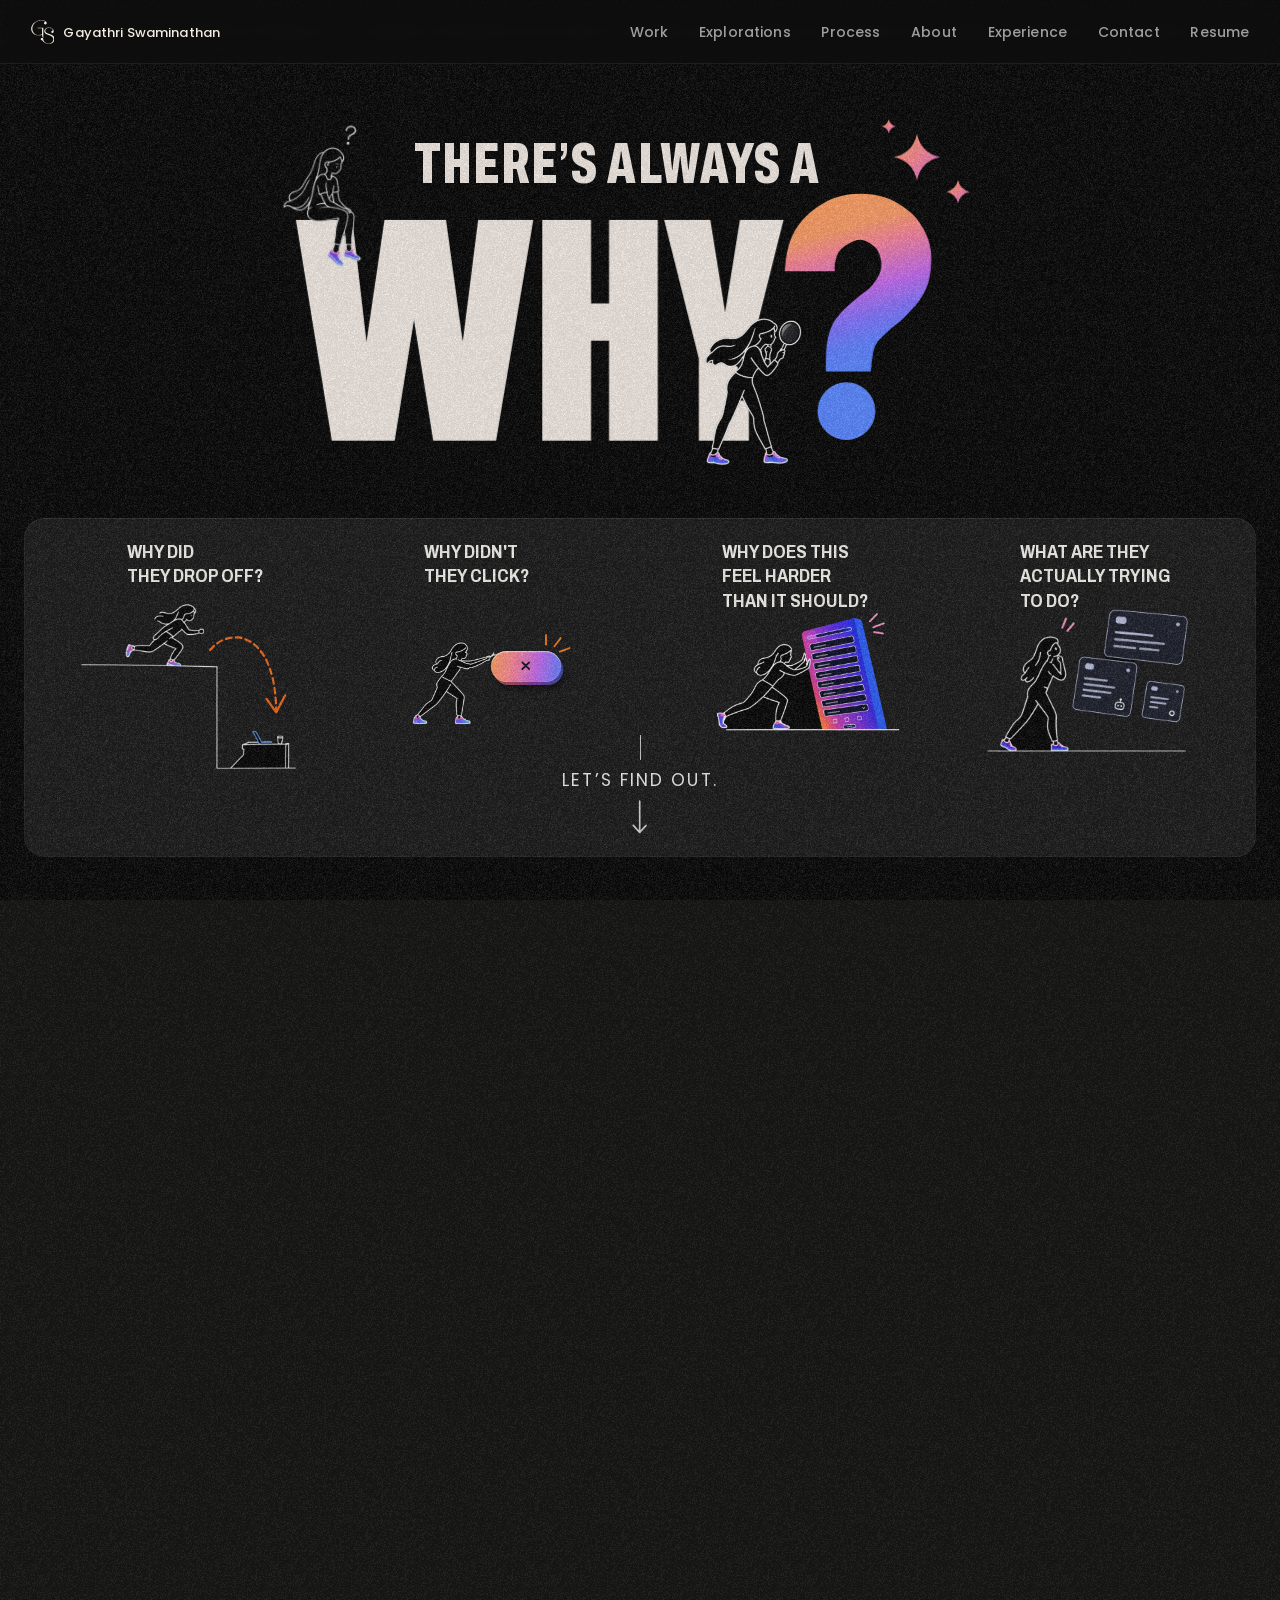
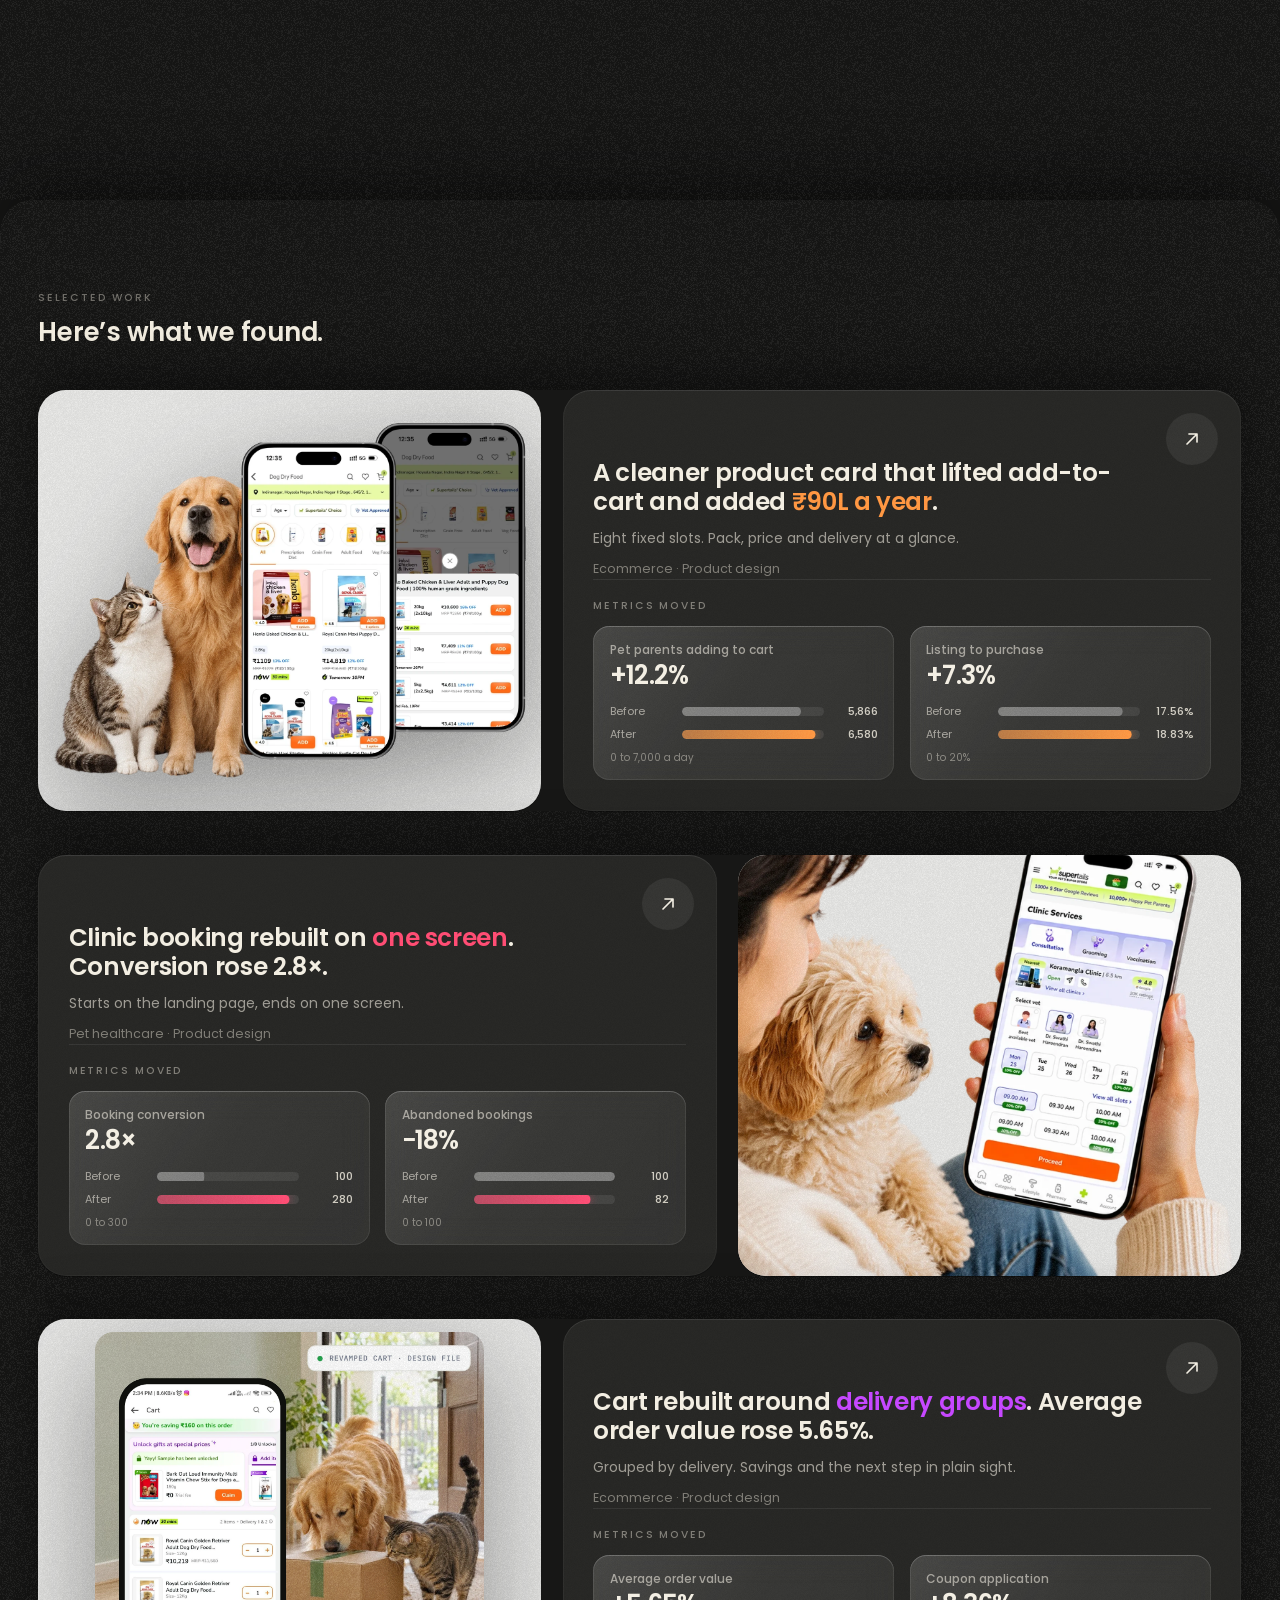
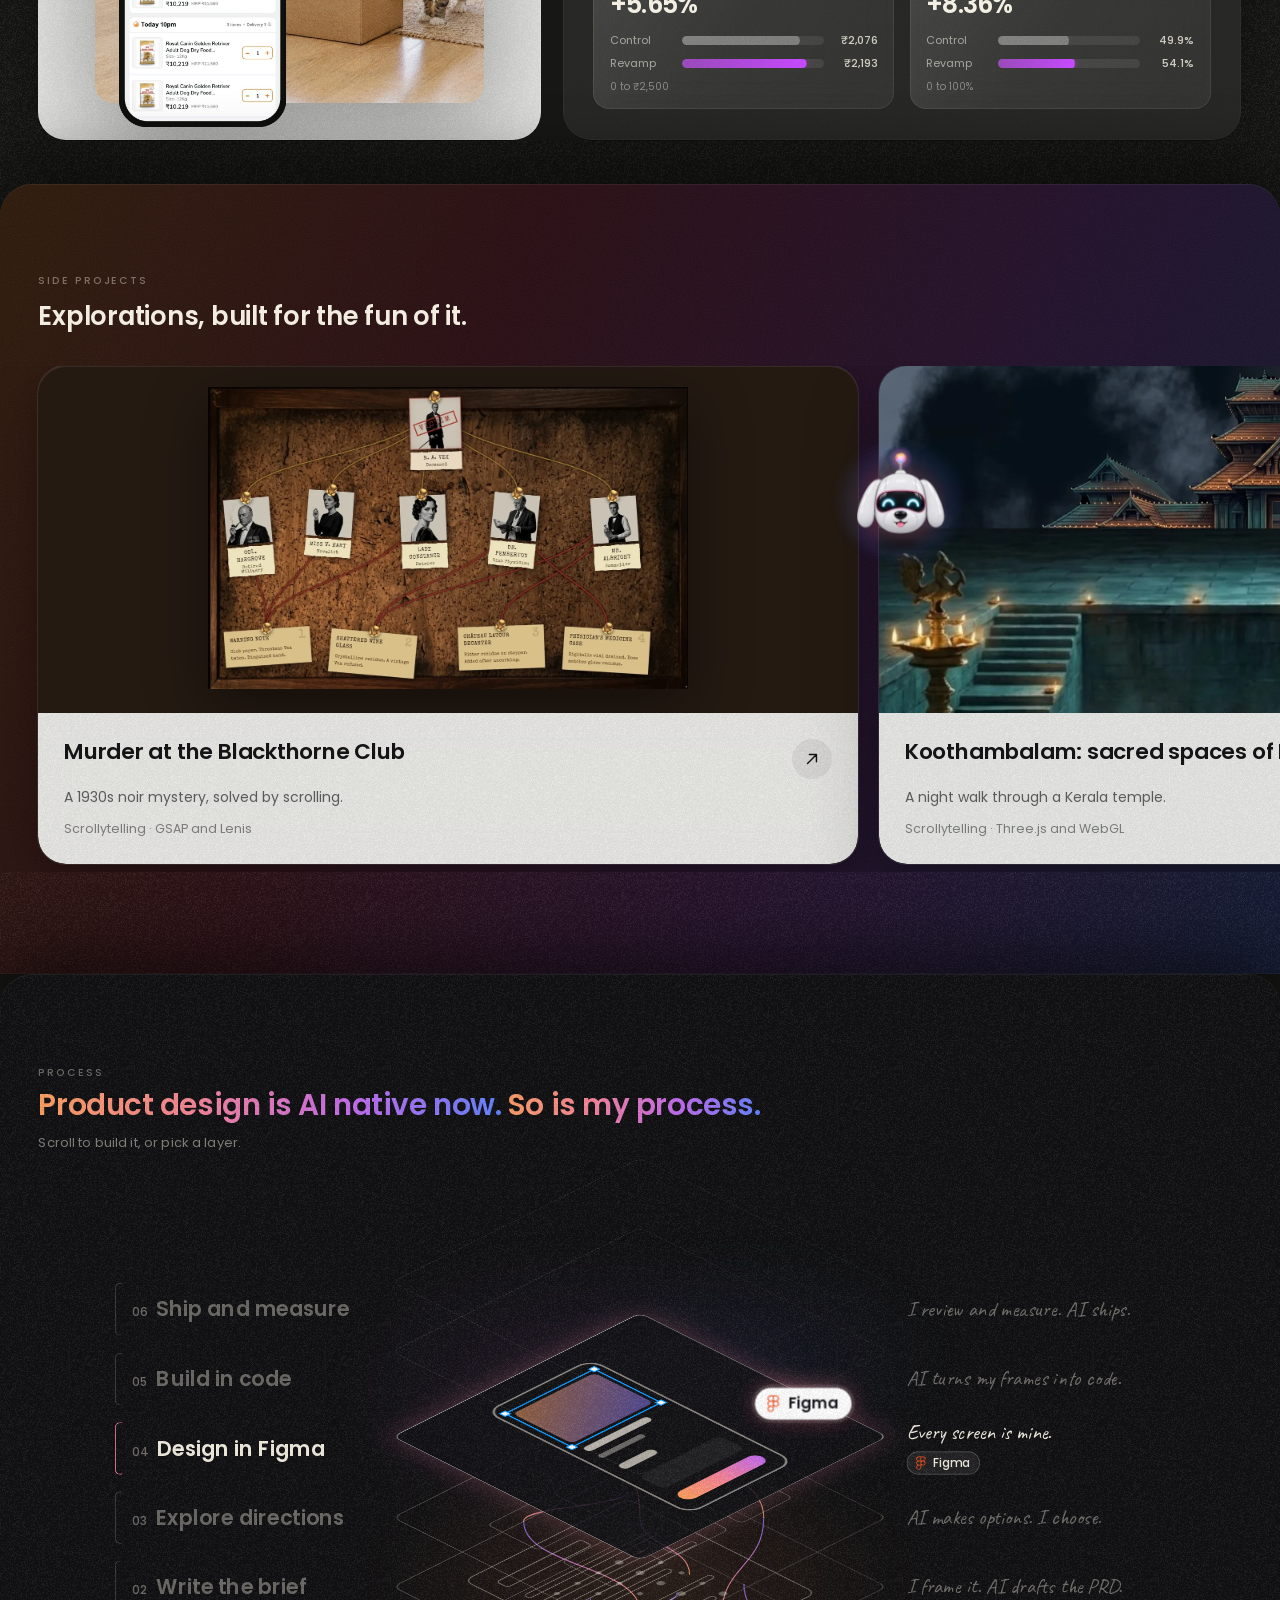
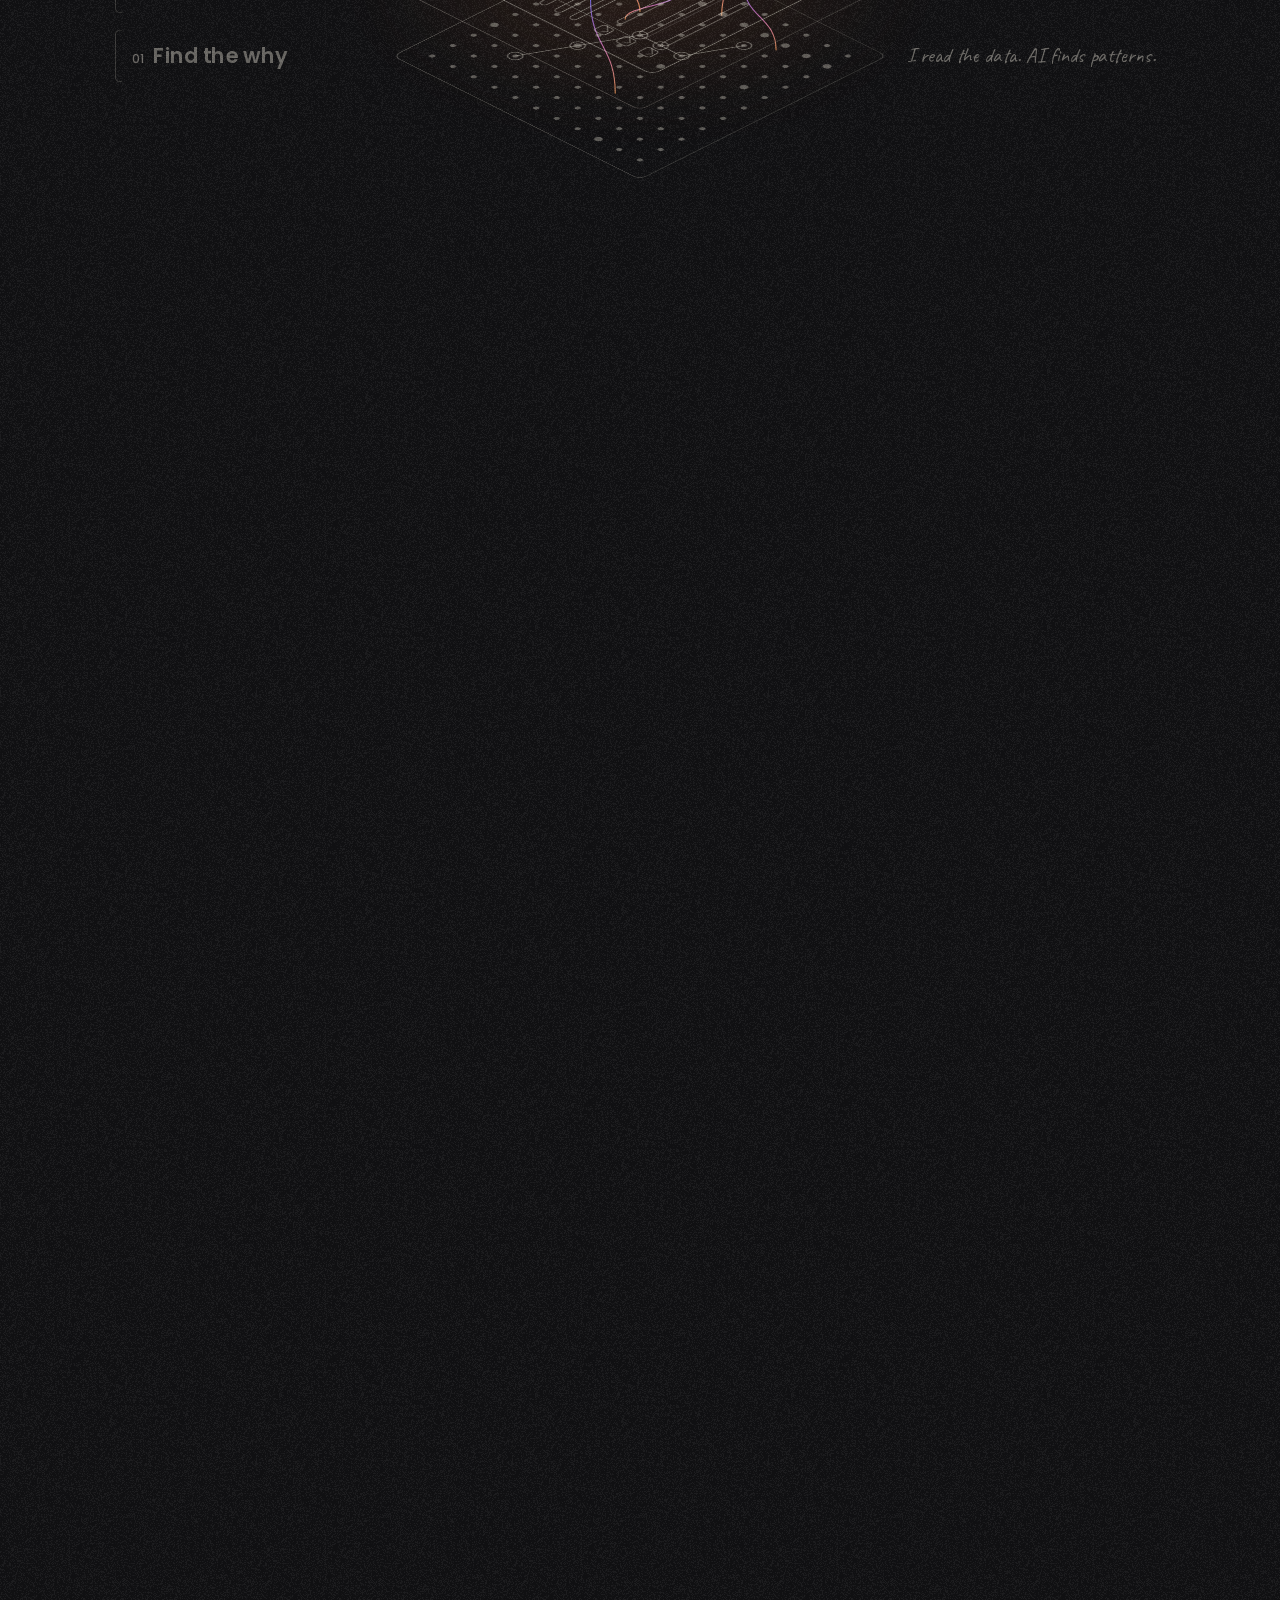
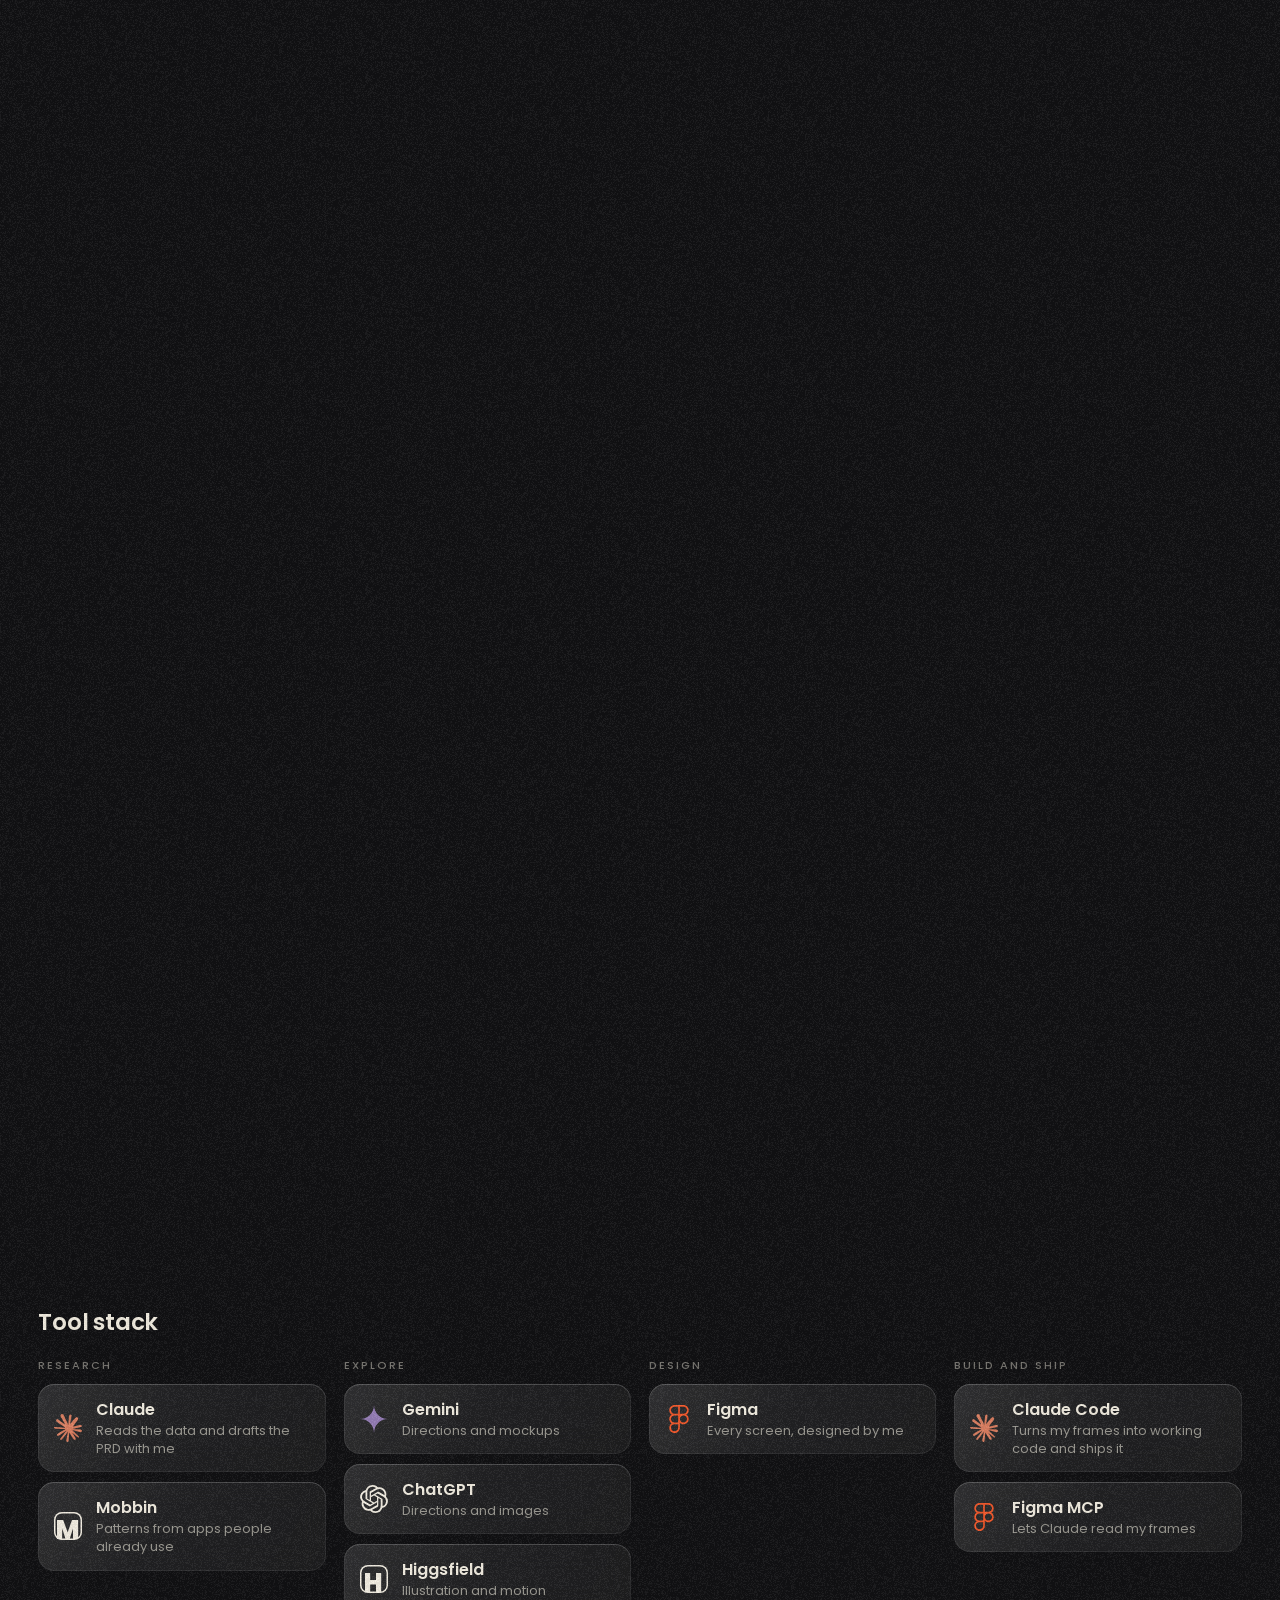
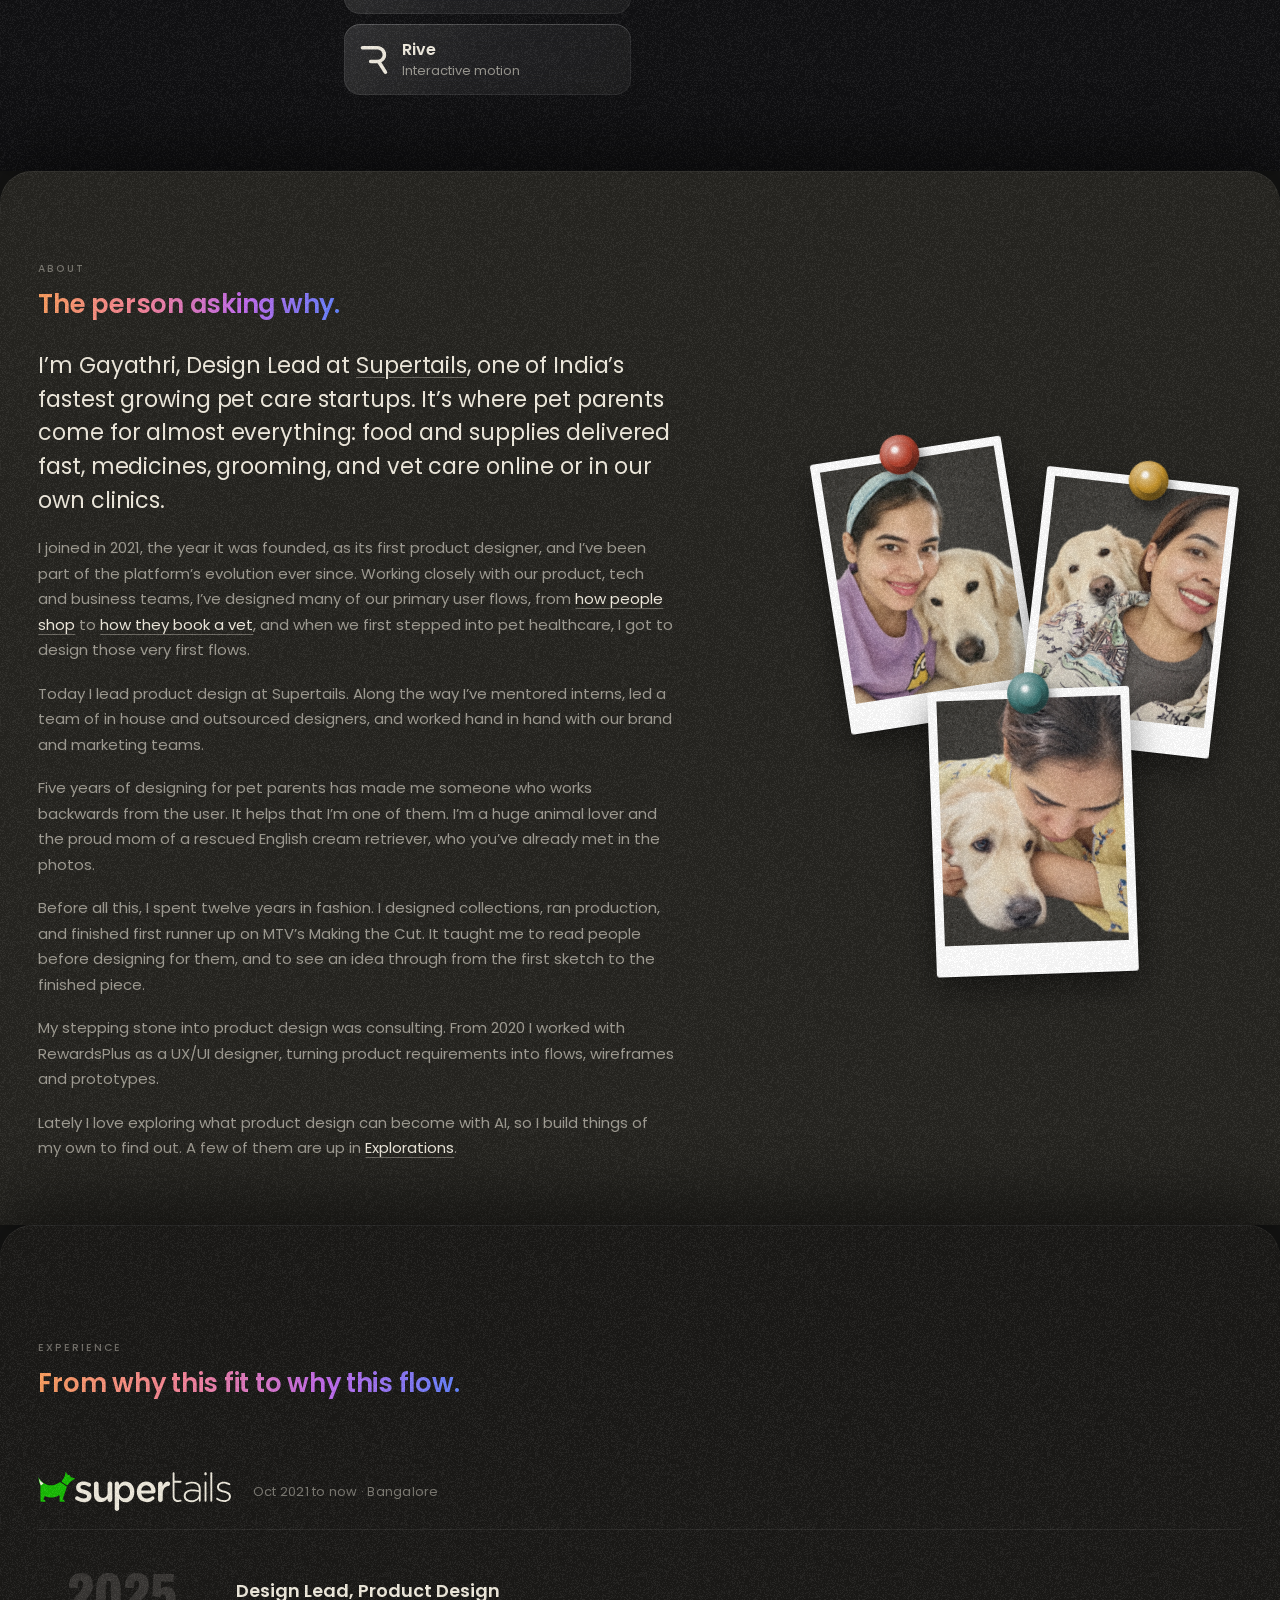
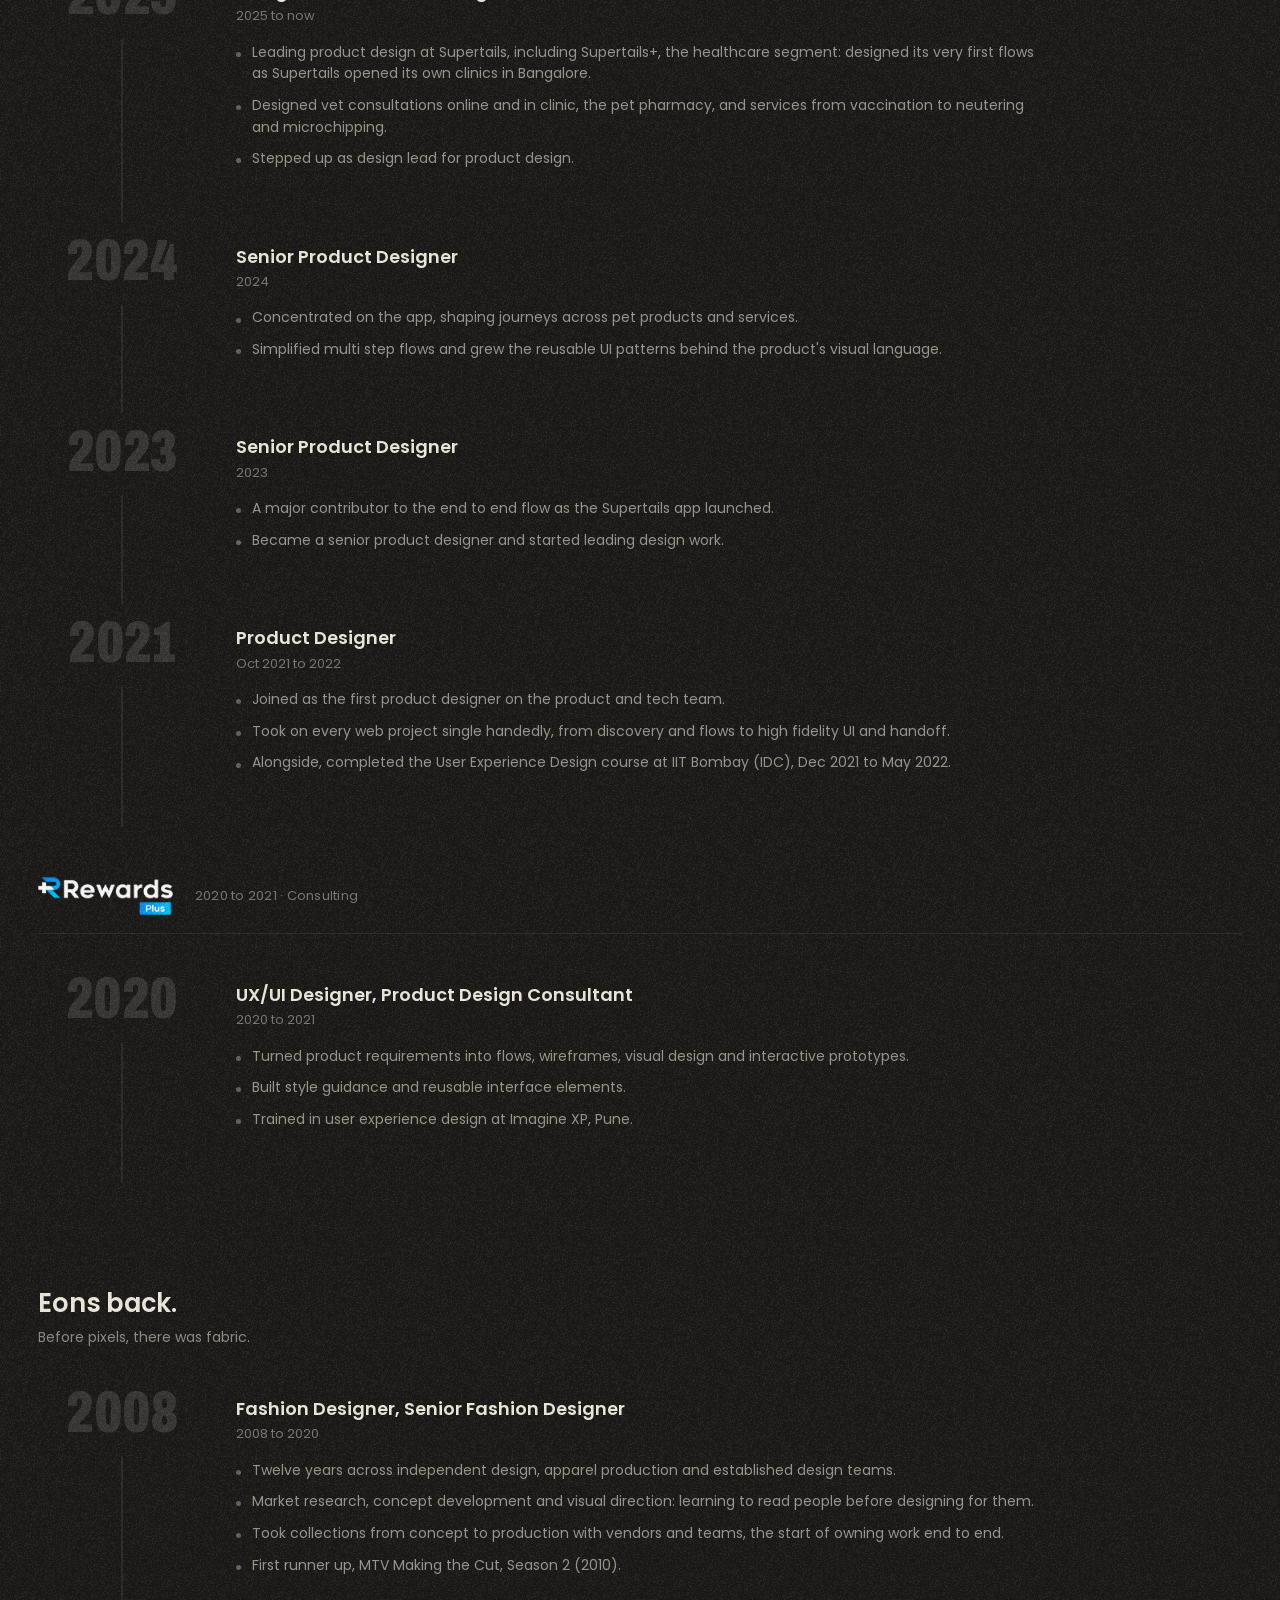
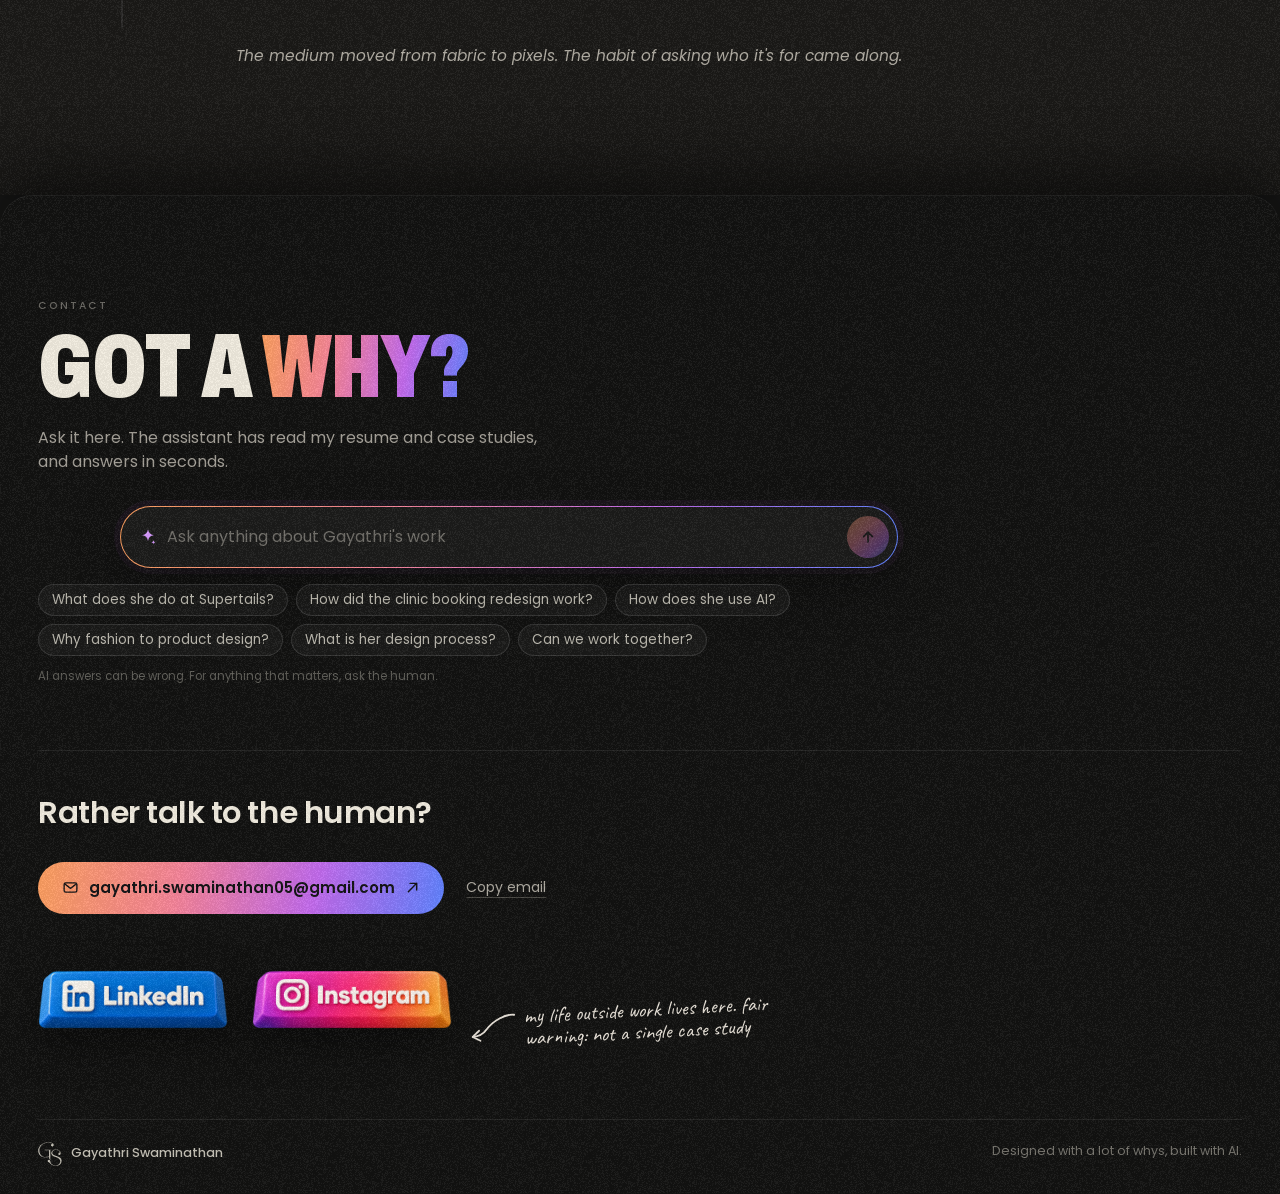
==== commit f3d0254a: "Publish the portfolio (source 34999ea)" ====
--- a/index.html
+++ b/index.html
@@ -1 +1 @@
-<!DOCTYPE html><html lang="en" class="poppins_8e2470b4-module__LB56Yq__variable protest_strike_3607e52d-module__Kt6MTq__variable archivo_eabb1886-module__BRVQva__variable caveat_66a72b08-module__sg_FIa__variable antialiased"><head><meta charSet="utf-8"/><meta name="viewport" content="width=device-width, initial-scale=1"/><link rel="preload" href="/_next/static/media/21ca8f3f56c22ca2-s.p.1cp9-4nby68jc.woff2" as="font" crossorigin="" type="font/woff2"/><link rel="preload" href="/_next/static/media/47fe1b7cd6e6ed85-s.p.3bh2vc0w-r-ll.woff2" as="font" crossorigin="" type="font/woff2"/><link rel="preload" href="/_next/static/media/5de307a1cf21ffb0-s.p.2mgv7i7jizf-l.woff2" as="font" crossorigin="" type="font/woff2"/><link rel="preload" href="/_next/static/media/6aac95a85db691f1-s.p.2a9uz8f7ahspn.woff2" as="font" crossorigin="" type="font/woff2"/><link rel="preload" href="/_next/static/media/829ba4228c966254-s.p.2mm3nq9i83l-m.woff2" as="font" crossorigin="" type="font/woff2"/><link rel="preload" href="/_next/static/media/8e6fa89aa22d24ec-s.p.2o7m9ogm38dql.woff2" as="font" crossorigin="" type="font/woff2"/><link rel="preload" href="/_next/static/media/9f07c7c28a9bc3ba-s.p.4385uxmy_0k50.woff2" as="font" crossorigin="" type="font/woff2"/><link rel="preload" href="/_next/static/media/a218039a3287bcfd-s.p.43zbiuwnnoiok.woff2" as="font" crossorigin="" type="font/woff2"/><link rel="preload" href="/_next/static/media/a3c039d8f46611ed-s.p.3_yl_ex5q53ou.woff2" as="font" crossorigin="" type="font/woff2"/><link rel="preload" href="/_next/static/media/a85fe84266768609-s.p.0h6ig86gwutp4.woff2" as="font" crossorigin="" type="font/woff2"/><link rel="preload" href="/_next/static/media/b06c83c7cc676c09-s.p.3yhl5gv5w-0s5.woff2" as="font" crossorigin="" type="font/woff2"/><link rel="preload" href="/_next/static/media/b6620be20ad708dd-s.p.3xsquyelyuj-f.woff2" as="font" crossorigin="" type="font/woff2"/><link rel="preload" href="/_next/static/media/c875c6f5d3e977ac-s.p.1h18_wedhzk4h.woff2" as="font" crossorigin="" type="font/woff2"/><link rel="preload" href="/_next/static/media/e2334d715941921e-s.p.3o_v2fun1jzxk.woff2" as="font" crossorigin="" type="font/woff2"/><link rel="preload" href="/_next/static/media/edcf447d6990da7e-s.p.2dp-f23wu3v3i.woff2" as="font" crossorigin="" type="font/woff2"/><link rel="preload" as="image" href="/why/sit.webp"/><link rel="preload" as="image" href="/why/look.webp"/><link rel="preload" as="image" href="/why/drop.webp"/><link rel="preload" as="image" href="/why/pull.webp"/><link rel="preload" as="image" href="/why/push.webp"/><link rel="preload" as="image" href="/why/cards.webp"/><link rel="preload" as="image" href="/experience/supertails-logo.svg"/><link rel="preload" as="image" href="/experience/rewardsplus-logo.png"/><link rel="preload" as="image" href="/mascot/ear-l.webp"/><link rel="preload" as="image" href="/mascot/ear-r.webp"/><link rel="stylesheet" href="/_next/static/chunks/41373ktkxv617.css" data-precedence="next"/><link rel="preload" as="script" fetchPriority="low" href="/_next/static/chunks/12aruqaur5huj.js"/><script src="/_next/static/chunks/2jsd8749xplnp.js" async=""></script><script src="/_next/static/chunks/3fcuou0n2x1yt.js" async=""></script><script src="/_next/static/chunks/turbopack-04ni4rs7bhori.js" async=""></script><script src="/_next/static/chunks/3nx4khdivdhnb.js" async="" crossorigin=""></script><script src="/_next/static/chunks/0h2qsuyze9ds1.js" async="" crossorigin=""></script><script src="/_next/static/chunks/37vm_59nndbjr.js" async="" crossorigin=""></script><link rel="preload" as="image" href="/mascot/antenna.webp"/><link rel="preload" as="image" href="/mascot/head.webp"/><link rel="preload" as="image" href="/mascot/tongue.webp"/><link rel="preload" as="image" href="/contact/linkedin-key.webp"/><link rel="preload" as="image" href="/contact/instagram-key.webp"/><title>Gayathri Swaminathan · Product Design Lead</title><meta name="description" content="Product design lead at Supertails. Selected work, with the numbers it moved."/><meta property="og:title" content="Gayathri Swaminathan · Product Design Lead"/><meta property="og:description" content="There&#x27;s always a why. Case studies, explorations and the numbers they moved."/><meta property="og:site_name" content="Gayathri Swaminathan"/><meta property="og:image" content="https://gayathriswaminathan.com/opengraph-image.jpg?opengraph-image.0t-5uev32_n3b.jpg"/><meta property="og:image:type" content="image/jpeg"/><meta property="og:image:width" content="1200"/><meta property="og:image:height" content="630"/><meta property="og:image:alt" content="There&#x27;s always a why: the portfolio of Gayathri Swaminathan, Product Design Lead"/><meta property="og:type" content="website"/><meta name="twitter:card" content="summary_large_image"/><meta name="twitter:title" content="Gayathri Swaminathan · Product Design Lead"/><meta name="twitter:description" content="There&#x27;s always a why. Case studies, explorations and the numbers they moved."/><meta name="twitter:image" content="https://gayathriswaminathan.com/opengraph-image.jpg?opengraph-image.0t-5uev32_n3b.jpg"/><meta name="twitter:image:alt" content="There&#x27;s always a why: the portfolio of Gayathri Swaminathan, Product Design Lead"/><meta name="twitter:image:type" content="image/jpeg"/><meta name="twitter:image:width" content="1200"/><meta name="twitter:image:height" content="630"/><link rel="icon" href="/icon.svg?icon.26cp65888qyp6.svg" sizes="any" type="image/svg+xml"/><meta name="next-size-adjust" content=""/><script src="/_next/static/chunks/0cz1d0mv5g_q7.js" noModule=""></script></head><body id="top"><div hidden=""><!--$--><!--/$--></div><div class="pre" role="progressbar" aria-label="Loading" aria-valuemin="0" aria-valuemax="100" aria-valuenow="0"><div class="pre-in"><svg viewBox="50.0 21.5 249.9 252.2" class="pre-mark" fill="currentColor" fill-rule="evenodd" aria-hidden="true"><path d="M235.00 100.12C231.92 100.46 225.67 101.29 222.12 102.11C218.58 102.93 216.62 103.70 213.75 105.06C210.88 106.41 207.25 108.56 204.88 110.24C202.50 111.91 201.27 113.08 199.50 115.12C197.73 117.17 195.63 119.94 194.24 122.50C192.84 125.06 191.80 128.04 191.11 130.50C190.43 132.96 190.27 135.42 190.12 137.25C189.98 139.08 190.09 139.96 190.25 141.50C190.41 143.04 190.47 144.42 191.11 146.50C191.75 148.58 193.09 152.02 194.10 154.00C195.11 155.98 195.83 156.78 197.17 158.38C198.50 159.97 200.38 162.01 202.12 163.54C203.87 165.08 204.40 165.72 207.62 167.58C210.85 169.44 214.83 171.80 221.50 174.71C228.17 177.62 240.71 182.18 247.62 185.06C254.54 187.94 259.25 190.06 263.00 191.99C266.75 193.91 268.03 195.00 270.12 196.62C272.22 198.25 273.97 199.92 275.58 201.75C277.20 203.58 278.78 205.98 279.81 207.62C280.83 209.27 281.03 209.46 281.71 211.62C282.39 213.79 283.51 217.85 283.88 220.62C284.24 223.40 284.06 225.85 283.88 228.25C283.69 230.65 283.39 232.52 282.74 235.00C282.08 237.48 280.92 240.85 279.94 243.12C278.97 245.40 278.05 246.90 276.89 248.62C275.73 250.35 274.71 251.73 273.00 253.50C271.29 255.27 268.69 257.67 266.62 259.22C264.56 260.77 262.94 261.68 260.62 262.79C258.31 263.90 255.98 265.01 252.75 265.88C249.52 266.74 244.88 267.65 241.25 268.00C237.62 268.35 234.69 268.34 231.00 268.00C227.31 267.66 222.71 266.80 219.12 265.94C215.54 265.09 212.69 264.21 209.50 262.86C206.31 261.51 202.31 259.24 200.00 257.83C197.69 256.43 197.28 255.90 195.62 254.44C193.97 252.99 191.70 250.95 190.08 249.12C188.47 247.30 187.25 245.67 185.93 243.50C184.61 241.33 183.66 240.50 182.14 236.12C180.61 231.75 178.03 220.90 176.78 217.25C175.53 213.60 175.46 215.15 174.62 214.25C173.79 213.35 172.79 212.51 171.75 211.85C170.71 211.18 169.29 210.59 168.38 210.26C167.46 209.94 167.31 209.91 166.25 209.88C165.19 209.84 163.29 209.78 162.00 210.06C160.71 210.34 159.51 210.96 158.50 211.56C157.49 212.15 156.66 212.88 155.93 213.62C155.20 214.37 154.59 215.15 154.11 216.00C153.63 216.85 153.30 217.62 153.06 218.75C152.81 219.88 152.61 221.58 152.62 222.75C152.64 223.92 152.88 224.85 153.12 225.75C153.37 226.65 153.34 226.99 154.11 228.12C154.88 229.26 156.60 231.50 157.75 232.58C158.90 233.67 159.38 233.89 161.00 234.64C162.62 235.39 163.58 234.07 167.50 237.08C171.42 240.10 180.65 249.33 184.50 252.74C188.35 256.14 188.21 255.85 190.62 257.51C193.04 259.17 195.67 261.00 199.00 262.69C202.33 264.39 207.42 266.50 210.62 267.68C213.83 268.87 215.44 269.21 218.25 269.81C221.06 270.40 223.81 270.93 227.50 271.25C231.19 271.57 236.67 271.82 240.38 271.75C244.08 271.68 246.12 271.48 249.75 270.81C253.38 270.13 258.33 269.04 262.12 267.69C265.92 266.35 269.92 264.11 272.50 262.72C275.08 261.33 275.98 260.59 277.62 259.36C279.27 258.14 281.01 256.62 282.38 255.38C283.74 254.13 284.56 253.33 285.81 251.88C287.06 250.42 288.38 249.08 289.88 246.62C291.38 244.17 293.65 239.79 294.81 237.12C295.96 234.46 296.29 233.56 296.81 230.62C297.32 227.69 297.89 222.96 297.88 219.50C297.86 216.04 297.45 212.79 296.74 209.88C296.02 206.96 294.47 203.92 293.60 202.00C292.73 200.08 292.50 199.79 291.53 198.38C290.56 196.96 289.60 195.39 287.76 193.50C285.93 191.61 283.65 189.29 280.50 187.06C277.35 184.82 272.69 182.11 268.88 180.11C265.06 178.11 264.23 177.77 257.62 175.06C251.02 172.34 236.08 166.69 229.25 163.81C222.42 160.92 220.04 159.67 216.62 157.76C213.21 155.86 210.60 153.86 208.75 152.38C206.90 150.89 206.47 150.08 205.53 148.88C204.59 147.67 203.89 146.85 203.11 145.12C202.33 143.40 201.22 141.15 200.86 138.50C200.50 135.85 200.72 131.56 200.94 129.25C201.17 126.94 201.69 126.04 202.19 124.62C202.70 123.21 203.00 122.31 203.99 120.75C204.97 119.19 206.39 117.03 208.12 115.25C209.86 113.47 211.94 111.53 214.38 110.04C216.81 108.56 220.65 107.18 222.75 106.35C224.85 105.51 225.38 105.39 227.00 105.04C228.62 104.69 230.15 104.41 232.50 104.24C234.85 104.06 238.21 103.86 241.12 104.00C244.04 104.14 246.81 104.36 250.00 105.06C253.19 105.75 257.35 107.07 260.25 108.18C263.15 109.29 265.21 110.33 267.38 111.69C269.54 113.06 271.69 114.82 273.25 116.38C274.81 117.93 275.94 119.77 276.71 121.00C277.48 122.23 277.63 122.60 277.89 123.75C278.15 124.90 278.25 126.75 278.25 127.88C278.25 129.00 278.30 129.46 277.86 130.50C277.42 131.54 277.16 132.82 275.62 134.12C274.09 135.43 270.21 137.20 268.62 138.35C267.04 139.49 266.86 139.79 266.10 141.00C265.34 142.21 264.38 144.02 264.06 145.62C263.73 147.23 263.85 149.23 264.12 150.62C264.40 152.02 265.12 153.07 265.72 154.00C266.33 154.93 267.00 155.58 267.75 156.19C268.50 156.81 269.29 157.34 270.25 157.71C271.21 158.07 272.02 158.41 273.50 158.38C274.98 158.34 277.79 157.90 279.12 157.51C280.46 157.13 280.56 156.92 281.50 156.08C282.44 155.25 283.92 153.72 284.79 152.50C285.66 151.28 286.23 150.00 286.71 148.75C287.19 147.50 287.44 146.31 287.68 145.00C287.92 143.69 288.11 142.79 288.12 140.88C288.14 138.96 288.00 135.50 287.78 133.50C287.55 131.50 287.23 130.35 286.76 128.88C286.30 127.40 285.83 126.23 285.00 124.62C284.17 123.02 282.72 120.62 281.78 119.25C280.84 117.88 280.96 117.91 279.38 116.38C277.79 114.84 274.33 111.63 272.25 110.06C270.17 108.48 268.77 107.88 266.88 106.90C264.98 105.93 263.69 105.16 260.88 104.21C258.06 103.26 253.38 101.88 250.00 101.19C246.62 100.51 243.12 100.30 240.62 100.12C238.12 99.95 238.08 99.79 235.00 100.12ZM130.25 27.04C126.98 27.89 122.77 29.17 119.75 30.19C116.73 31.22 114.75 32.03 112.12 33.17C109.50 34.30 106.79 35.53 104.00 36.99C101.21 38.45 97.98 40.30 95.38 41.93C92.77 43.56 90.90 44.86 88.38 46.79C85.85 48.72 82.58 51.40 80.25 53.50C77.92 55.60 76.21 57.40 74.38 59.38C72.54 61.35 70.92 63.15 69.22 65.38C67.52 67.60 65.86 69.98 64.18 72.75C62.50 75.52 60.81 78.15 59.14 82.00C57.47 85.85 55.28 91.90 54.15 95.88C53.02 99.85 52.71 103.40 52.35 105.88C51.99 108.35 52.02 108.21 52.00 110.75C51.98 113.29 51.89 117.60 52.25 121.12C52.61 124.65 53.50 129.10 54.14 131.88C54.77 134.65 54.96 135.17 56.06 137.75C57.15 140.33 59.35 144.90 60.71 147.38C62.07 149.85 62.86 150.79 64.22 152.62C65.58 154.46 66.33 155.86 68.88 158.38C71.42 160.89 76.38 165.33 79.50 167.74C82.62 170.14 84.48 171.13 87.62 172.79C90.77 174.45 94.88 176.37 98.38 177.69C101.88 179.02 105.31 179.93 108.62 180.74C111.94 181.54 113.65 182.16 118.25 182.54C122.85 182.92 132.38 183.00 136.25 183.00C140.12 183.00 139.04 182.93 141.50 182.56C143.96 182.18 146.98 181.83 151.00 180.74C155.02 179.64 163.09 176.59 165.61 175.99C168.13 175.38 166.02 175.75 166.12 177.12C166.23 178.50 166.09 182.10 166.25 184.25C166.41 186.40 166.62 188.02 167.08 190.00C167.55 191.98 167.82 193.50 169.06 196.12C170.29 198.75 173.00 203.38 174.50 205.75C176.00 208.12 177.25 209.44 178.06 210.38C178.87 211.31 179.08 211.31 179.36 211.38C179.64 211.44 179.69 228.48 179.75 210.75C179.81 193.02 179.84 122.80 179.75 105.00C179.66 87.20 179.82 104.20 179.24 103.97C178.65 103.74 185.91 103.68 176.25 103.62C166.59 103.57 130.63 103.50 121.25 103.62C111.87 103.75 120.19 103.77 119.97 104.38C119.75 104.98 119.74 106.65 119.93 107.25C120.12 107.85 113.63 107.88 121.12 108.00C128.62 108.12 157.41 107.90 164.88 108.00C172.34 108.10 165.71 98.23 165.90 108.62C166.09 119.02 166.12 159.93 166.03 170.38C165.94 180.82 166.71 170.56 165.38 171.28C164.04 172.00 160.92 173.62 158.00 174.69C155.08 175.77 151.69 176.97 147.88 177.75C144.06 178.53 139.00 179.10 135.12 179.38C131.25 179.65 128.19 179.63 124.62 179.38C121.06 179.12 117.96 178.95 113.75 177.85C109.54 176.75 103.58 174.75 99.38 172.76C95.17 170.78 91.91 168.68 88.50 165.94C85.09 163.21 81.64 159.72 78.92 156.38C76.19 153.03 73.80 148.77 72.15 145.88C70.50 142.98 69.83 141.08 69.01 139.00C68.19 136.92 67.84 135.77 67.24 133.38C66.63 130.98 65.84 127.77 65.39 124.62C64.93 121.48 64.65 117.15 64.50 114.50C64.35 111.85 64.26 111.88 64.50 108.75C64.74 105.62 65.20 99.83 65.94 95.75C66.69 91.67 67.60 88.08 68.97 84.25C70.35 80.42 72.50 75.98 74.19 72.75C75.89 69.52 76.93 67.83 79.12 64.88C81.32 61.92 85.15 57.45 87.38 55.00C89.60 52.55 90.52 51.85 92.50 50.18C94.48 48.51 96.23 46.99 99.25 45.00C102.27 43.01 107.58 39.92 110.62 38.26C113.67 36.61 114.92 36.12 117.50 35.06C120.08 33.99 123.65 32.69 126.12 31.88C128.60 31.06 129.58 30.77 132.38 30.14C135.17 29.51 138.94 28.63 142.88 28.08C146.81 27.54 152.65 27.08 156.00 26.88C159.35 26.67 159.75 26.66 163.00 26.88C166.25 27.09 171.98 27.64 175.50 28.18C179.02 28.72 181.83 29.46 184.12 30.10C186.42 30.74 187.40 31.16 189.25 32.01C191.10 32.87 193.58 34.04 195.25 35.22C196.92 36.41 198.58 38.37 199.26 39.12C199.95 39.88 199.44 39.55 199.38 39.75C199.31 39.95 199.75 39.95 198.88 40.31C198.00 40.66 195.46 41.22 194.12 41.88C192.79 42.53 191.72 43.49 190.88 44.26C190.03 45.03 189.66 45.44 189.06 46.50C188.45 47.56 187.58 49.12 187.24 50.62C186.89 52.12 186.98 54.31 187.00 55.50C187.02 56.69 187.03 56.75 187.38 57.75C187.72 58.75 188.33 60.36 189.06 61.50C189.78 62.64 190.88 63.78 191.75 64.58C192.62 65.39 193.29 65.82 194.25 66.35C195.21 66.87 195.85 67.48 197.50 67.72C199.15 67.97 202.48 68.02 204.12 67.82C205.77 67.62 206.33 67.08 207.38 66.51C208.42 65.95 209.34 65.53 210.38 64.44C211.41 63.36 212.85 61.37 213.58 60.00C214.32 58.63 214.56 57.46 214.79 56.25C215.03 55.04 215.20 54.31 215.00 52.75C214.80 51.19 214.14 48.44 213.61 46.88C213.08 45.31 213.04 45.01 211.83 43.38C210.63 41.74 208.12 38.71 206.38 37.06C204.63 35.40 203.27 34.63 201.38 33.46C199.48 32.29 197.48 31.12 195.00 30.04C192.52 28.97 189.15 27.81 186.50 27.00C183.85 26.19 181.60 25.67 179.12 25.19C176.65 24.72 174.42 24.41 171.62 24.12C168.83 23.84 166.38 23.50 162.38 23.50C158.38 23.50 151.46 23.86 147.62 24.12C143.79 24.39 142.27 24.60 139.38 25.08C136.48 25.57 133.52 26.19 130.25 27.04Z"></path></svg><p class="pre-name">Gayathri Swaminathan</p><div class="pre-bar"><i></i></div><div class="pre-meta"><span>Product design works</span><b><span>0</span>%</b></div></div><noscript><style>.pre{display:none!important}</style></noscript></div><header class="nav "><div class="nav-row"><a href="#top" class="nav-brand" aria-label="Gayathri Swaminathan, back to the top"><svg viewBox="50.0 21.5 249.9 252.2" class="nav-brand-mark" fill="currentColor" fill-rule="evenodd" aria-hidden="true"><path d="M235.00 100.12C231.92 100.46 225.67 101.29 222.12 102.11C218.58 102.93 216.62 103.70 213.75 105.06C210.88 106.41 207.25 108.56 204.88 110.24C202.50 111.91 201.27 113.08 199.50 115.12C197.73 117.17 195.63 119.94 194.24 122.50C192.84 125.06 191.80 128.04 191.11 130.50C190.43 132.96 190.27 135.42 190.12 137.25C189.98 139.08 190.09 139.96 190.25 141.50C190.41 143.04 190.47 144.42 191.11 146.50C191.75 148.58 193.09 152.02 194.10 154.00C195.11 155.98 195.83 156.78 197.17 158.38C198.50 159.97 200.38 162.01 202.12 163.54C203.87 165.08 204.40 165.72 207.62 167.58C210.85 169.44 214.83 171.80 221.50 174.71C228.17 177.62 240.71 182.18 247.62 185.06C254.54 187.94 259.25 190.06 263.00 191.99C266.75 193.91 268.03 195.00 270.12 196.62C272.22 198.25 273.97 199.92 275.58 201.75C277.20 203.58 278.78 205.98 279.81 207.62C280.83 209.27 281.03 209.46 281.71 211.62C282.39 213.79 283.51 217.85 283.88 220.62C284.24 223.40 284.06 225.85 283.88 228.25C283.69 230.65 283.39 232.52 282.74 235.00C282.08 237.48 280.92 240.85 279.94 243.12C278.97 245.40 278.05 246.90 276.89 248.62C275.73 250.35 274.71 251.73 273.00 253.50C271.29 255.27 268.69 257.67 266.62 259.22C264.56 260.77 262.94 261.68 260.62 262.79C258.31 263.90 255.98 265.01 252.75 265.88C249.52 266.74 244.88 267.65 241.25 268.00C237.62 268.35 234.69 268.34 231.00 268.00C227.31 267.66 222.71 266.80 219.12 265.94C215.54 265.09 212.69 264.21 209.50 262.86C206.31 261.51 202.31 259.24 200.00 257.83C197.69 256.43 197.28 255.90 195.62 254.44C193.97 252.99 191.70 250.95 190.08 249.12C188.47 247.30 187.25 245.67 185.93 243.50C184.61 241.33 183.66 240.50 182.14 236.12C180.61 231.75 178.03 220.90 176.78 217.25C175.53 213.60 175.46 215.15 174.62 214.25C173.79 213.35 172.79 212.51 171.75 211.85C170.71 211.18 169.29 210.59 168.38 210.26C167.46 209.94 167.31 209.91 166.25 209.88C165.19 209.84 163.29 209.78 162.00 210.06C160.71 210.34 159.51 210.96 158.50 211.56C157.49 212.15 156.66 212.88 155.93 213.62C155.20 214.37 154.59 215.15 154.11 216.00C153.63 216.85 153.30 217.62 153.06 218.75C152.81 219.88 152.61 221.58 152.62 222.75C152.64 223.92 152.88 224.85 153.12 225.75C153.37 226.65 153.34 226.99 154.11 228.12C154.88 229.26 156.60 231.50 157.75 232.58C158.90 233.67 159.38 233.89 161.00 234.64C162.62 235.39 163.58 234.07 167.50 237.08C171.42 240.10 180.65 249.33 184.50 252.74C188.35 256.14 188.21 255.85 190.62 257.51C193.04 259.17 195.67 261.00 199.00 262.69C202.33 264.39 207.42 266.50 210.62 267.68C213.83 268.87 215.44 269.21 218.25 269.81C221.06 270.40 223.81 270.93 227.50 271.25C231.19 271.57 236.67 271.82 240.38 271.75C244.08 271.68 246.12 271.48 249.75 270.81C253.38 270.13 258.33 269.04 262.12 267.69C265.92 266.35 269.92 264.11 272.50 262.72C275.08 261.33 275.98 260.59 277.62 259.36C279.27 258.14 281.01 256.62 282.38 255.38C283.74 254.13 284.56 253.33 285.81 251.88C287.06 250.42 288.38 249.08 289.88 246.62C291.38 244.17 293.65 239.79 294.81 237.12C295.96 234.46 296.29 233.56 296.81 230.62C297.32 227.69 297.89 222.96 297.88 219.50C297.86 216.04 297.45 212.79 296.74 209.88C296.02 206.96 294.47 203.92 293.60 202.00C292.73 200.08 292.50 199.79 291.53 198.38C290.56 196.96 289.60 195.39 287.76 193.50C285.93 191.61 283.65 189.29 280.50 187.06C277.35 184.82 272.69 182.11 268.88 180.11C265.06 178.11 264.23 177.77 257.62 175.06C251.02 172.34 236.08 166.69 229.25 163.81C222.42 160.92 220.04 159.67 216.62 157.76C213.21 155.86 210.60 153.86 208.75 152.38C206.90 150.89 206.47 150.08 205.53 148.88C204.59 147.67 203.89 146.85 203.11 145.12C202.33 143.40 201.22 141.15 200.86 138.50C200.50 135.85 200.72 131.56 200.94 129.25C201.17 126.94 201.69 126.04 202.19 124.62C202.70 123.21 203.00 122.31 203.99 120.75C204.97 119.19 206.39 117.03 208.12 115.25C209.86 113.47 211.94 111.53 214.38 110.04C216.81 108.56 220.65 107.18 222.75 106.35C224.85 105.51 225.38 105.39 227.00 105.04C228.62 104.69 230.15 104.41 232.50 104.24C234.85 104.06 238.21 103.86 241.12 104.00C244.04 104.14 246.81 104.36 250.00 105.06C253.19 105.75 257.35 107.07 260.25 108.18C263.15 109.29 265.21 110.33 267.38 111.69C269.54 113.06 271.69 114.82 273.25 116.38C274.81 117.93 275.94 119.77 276.71 121.00C277.48 122.23 277.63 122.60 277.89 123.75C278.15 124.90 278.25 126.75 278.25 127.88C278.25 129.00 278.30 129.46 277.86 130.50C277.42 131.54 277.16 132.82 275.62 134.12C274.09 135.43 270.21 137.20 268.62 138.35C267.04 139.49 266.86 139.79 266.10 141.00C265.34 142.21 264.38 144.02 264.06 145.62C263.73 147.23 263.85 149.23 264.12 150.62C264.40 152.02 265.12 153.07 265.72 154.00C266.33 154.93 267.00 155.58 267.75 156.19C268.50 156.81 269.29 157.34 270.25 157.71C271.21 158.07 272.02 158.41 273.50 158.38C274.98 158.34 277.79 157.90 279.12 157.51C280.46 157.13 280.56 156.92 281.50 156.08C282.44 155.25 283.92 153.72 284.79 152.50C285.66 151.28 286.23 150.00 286.71 148.75C287.19 147.50 287.44 146.31 287.68 145.00C287.92 143.69 288.11 142.79 288.12 140.88C288.14 138.96 288.00 135.50 287.78 133.50C287.55 131.50 287.23 130.35 286.76 128.88C286.30 127.40 285.83 126.23 285.00 124.62C284.17 123.02 282.72 120.62 281.78 119.25C280.84 117.88 280.96 117.91 279.38 116.38C277.79 114.84 274.33 111.63 272.25 110.06C270.17 108.48 268.77 107.88 266.88 106.90C264.98 105.93 263.69 105.16 260.88 104.21C258.06 103.26 253.38 101.88 250.00 101.19C246.62 100.51 243.12 100.30 240.62 100.12C238.12 99.95 238.08 99.79 235.00 100.12ZM130.25 27.04C126.98 27.89 122.77 29.17 119.75 30.19C116.73 31.22 114.75 32.03 112.12 33.17C109.50 34.30 106.79 35.53 104.00 36.99C101.21 38.45 97.98 40.30 95.38 41.93C92.77 43.56 90.90 44.86 88.38 46.79C85.85 48.72 82.58 51.40 80.25 53.50C77.92 55.60 76.21 57.40 74.38 59.38C72.54 61.35 70.92 63.15 69.22 65.38C67.52 67.60 65.86 69.98 64.18 72.75C62.50 75.52 60.81 78.15 59.14 82.00C57.47 85.85 55.28 91.90 54.15 95.88C53.02 99.85 52.71 103.40 52.35 105.88C51.99 108.35 52.02 108.21 52.00 110.75C51.98 113.29 51.89 117.60 52.25 121.12C52.61 124.65 53.50 129.10 54.14 131.88C54.77 134.65 54.96 135.17 56.06 137.75C57.15 140.33 59.35 144.90 60.71 147.38C62.07 149.85 62.86 150.79 64.22 152.62C65.58 154.46 66.33 155.86 68.88 158.38C71.42 160.89 76.38 165.33 79.50 167.74C82.62 170.14 84.48 171.13 87.62 172.79C90.77 174.45 94.88 176.37 98.38 177.69C101.88 179.02 105.31 179.93 108.62 180.74C111.94 181.54 113.65 182.16 118.25 182.54C122.85 182.92 132.38 183.00 136.25 183.00C140.12 183.00 139.04 182.93 141.50 182.56C143.96 182.18 146.98 181.83 151.00 180.74C155.02 179.64 163.09 176.59 165.61 175.99C168.13 175.38 166.02 175.75 166.12 177.12C166.23 178.50 166.09 182.10 166.25 184.25C166.41 186.40 166.62 188.02 167.08 190.00C167.55 191.98 167.82 193.50 169.06 196.12C170.29 198.75 173.00 203.38 174.50 205.75C176.00 208.12 177.25 209.44 178.06 210.38C178.87 211.31 179.08 211.31 179.36 211.38C179.64 211.44 179.69 228.48 179.75 210.75C179.81 193.02 179.84 122.80 179.75 105.00C179.66 87.20 179.82 104.20 179.24 103.97C178.65 103.74 185.91 103.68 176.25 103.62C166.59 103.57 130.63 103.50 121.25 103.62C111.87 103.75 120.19 103.77 119.97 104.38C119.75 104.98 119.74 106.65 119.93 107.25C120.12 107.85 113.63 107.88 121.12 108.00C128.62 108.12 157.41 107.90 164.88 108.00C172.34 108.10 165.71 98.23 165.90 108.62C166.09 119.02 166.12 159.93 166.03 170.38C165.94 180.82 166.71 170.56 165.38 171.28C164.04 172.00 160.92 173.62 158.00 174.69C155.08 175.77 151.69 176.97 147.88 177.75C144.06 178.53 139.00 179.10 135.12 179.38C131.25 179.65 128.19 179.63 124.62 179.38C121.06 179.12 117.96 178.95 113.75 177.85C109.54 176.75 103.58 174.75 99.38 172.76C95.17 170.78 91.91 168.68 88.50 165.94C85.09 163.21 81.64 159.72 78.92 156.38C76.19 153.03 73.80 148.77 72.15 145.88C70.50 142.98 69.83 141.08 69.01 139.00C68.19 136.92 67.84 135.77 67.24 133.38C66.63 130.98 65.84 127.77 65.39 124.62C64.93 121.48 64.65 117.15 64.50 114.50C64.35 111.85 64.26 111.88 64.50 108.75C64.74 105.62 65.20 99.83 65.94 95.75C66.69 91.67 67.60 88.08 68.97 84.25C70.35 80.42 72.50 75.98 74.19 72.75C75.89 69.52 76.93 67.83 79.12 64.88C81.32 61.92 85.15 57.45 87.38 55.00C89.60 52.55 90.52 51.85 92.50 50.18C94.48 48.51 96.23 46.99 99.25 45.00C102.27 43.01 107.58 39.92 110.62 38.26C113.67 36.61 114.92 36.12 117.50 35.06C120.08 33.99 123.65 32.69 126.12 31.88C128.60 31.06 129.58 30.77 132.38 30.14C135.17 29.51 138.94 28.63 142.88 28.08C146.81 27.54 152.65 27.08 156.00 26.88C159.35 26.67 159.75 26.66 163.00 26.88C166.25 27.09 171.98 27.64 175.50 28.18C179.02 28.72 181.83 29.46 184.12 30.10C186.42 30.74 187.40 31.16 189.25 32.01C191.10 32.87 193.58 34.04 195.25 35.22C196.92 36.41 198.58 38.37 199.26 39.12C199.95 39.88 199.44 39.55 199.38 39.75C199.31 39.95 199.75 39.95 198.88 40.31C198.00 40.66 195.46 41.22 194.12 41.88C192.79 42.53 191.72 43.49 190.88 44.26C190.03 45.03 189.66 45.44 189.06 46.50C188.45 47.56 187.58 49.12 187.24 50.62C186.89 52.12 186.98 54.31 187.00 55.50C187.02 56.69 187.03 56.75 187.38 57.75C187.72 58.75 188.33 60.36 189.06 61.50C189.78 62.64 190.88 63.78 191.75 64.58C192.62 65.39 193.29 65.82 194.25 66.35C195.21 66.87 195.85 67.48 197.50 67.72C199.15 67.97 202.48 68.02 204.12 67.82C205.77 67.62 206.33 67.08 207.38 66.51C208.42 65.95 209.34 65.53 210.38 64.44C211.41 63.36 212.85 61.37 213.58 60.00C214.32 58.63 214.56 57.46 214.79 56.25C215.03 55.04 215.20 54.31 215.00 52.75C214.80 51.19 214.14 48.44 213.61 46.88C213.08 45.31 213.04 45.01 211.83 43.38C210.63 41.74 208.12 38.71 206.38 37.06C204.63 35.40 203.27 34.63 201.38 33.46C199.48 32.29 197.48 31.12 195.00 30.04C192.52 28.97 189.15 27.81 186.50 27.00C183.85 26.19 181.60 25.67 179.12 25.19C176.65 24.72 174.42 24.41 171.62 24.12C168.83 23.84 166.38 23.50 162.38 23.50C158.38 23.50 151.46 23.86 147.62 24.12C143.79 24.39 142.27 24.60 139.38 25.08C136.48 25.57 133.52 26.19 130.25 27.04Z"></path></svg><span>Gayathri Swaminathan</span></a><nav aria-label="Primary" class="nav-links"><a href="#work" class="nav-link">Work</a><a href="#explorations" class="nav-link">Explorations</a><a href="#about" class="nav-link">About</a><a href="#experience" class="nav-link">Experience</a><a href="#contact" class="nav-link">Contact</a><a href="/Gayathri%20Swaminathan%20Resume.pdf" target="_blank" rel="noreferrer" class="nav-link">Resume</a></nav><button type="button" class="nav-menu" aria-expanded="false" aria-controls="nav-sheet">Menu</button></div></header><main class="deck"><div class="sheet"><div class="relative"><section aria-label="Intro" class="why-stage sticky top-0 h-[100svh] w-full origin-top overflow-hidden"><div class="why-col-wrap"><div class="why-hero"><h1 class="why-title"><span class="why-kicker why-rise" style="--d:0.1s">There’s always a</span><span class="sr-only"> why?</span></h1><svg class="why-art" viewBox="0 85 768 290" aria-hidden="true"><defs><linearGradient id="why-q-grad" gradientUnits="userSpaceOnUse" x1="520" y1="150" x2="560" y2="290"><stop offset="0" stop-color="#fda05e"></stop><stop offset="0.24" stop-color="#f99c6a"></stop><stop offset="0.36" stop-color="#f6849a"></stop><stop offset="0.58" stop-color="#c36bee"></stop><stop offset="0.73" stop-color="#8274fc"></stop><stop offset="0.87" stop-color="#6083ff"></stop><stop offset="1" stop-color="#5b87fd"></stop></linearGradient></defs><g class="why-letters"><path class="why-rise" style="--d:0.2s" d="M116 173 L160 173 L171 268 L185 173 L233 173 L246 268 L258 173 L301 173 L272 345 L223 345 L208 251 L193 345 L144 345 Z"></path><path class="why-rise" style="--d:0.34s" d="M308 173 L346 173 L346 238 L360 238 L360 173 L398 173 L398 345 L360 345 L360 267 L346 267 L346 345 L308 345 Z"></path><path class="why-rise" style="--d:0.48s" d="M403 173 L439 173 L450.5 245 L462 173 L496 173 L469 281 L469 345 L430 345 L430 281 Z"></path></g><g class="why-pop"><g class="why-mark-bob" fill="url(#why-q-grad)"><path d="M497 213 C497.3 210.3 497.7 202.3 499 197 C500.3 191.7 502 186 505 181 C508 176 512 171.2 517 167 C522 162.8 528.5 158.4 535 156 C541.5 153.6 549 152.5 556 152.5 C563 152.5 570.3 153.4 577 156 C583.7 158.6 591 163.3 596 168 C601 172.7 604.5 178.7 607 184 C609.5 189.3 610.6 194.2 611 200 C611.4 205.8 610.8 213.3 609.5 219 C608.2 224.7 606.2 229 603 234 C599.8 239 594.5 244.5 590 249 C585.5 253.5 579.8 257.2 576 261 C572.2 264.8 569 267 567 272 C565 277 564.5 287.8 564 291 L529 291 C529.1 287.8 528.8 277.7 529.5 272 C530.2 266.3 531.1 261.5 533 257 C534.9 252.5 537.7 248.8 541 245 C544.3 241.2 549 237.5 553 234 C557 230.5 561.8 227.8 565 224 C568.2 220.2 571.2 215.3 572 211 C572.8 206.7 571.5 201.3 570 198 C568.5 194.7 565.5 192.6 563 191 C560.5 189.4 557.8 188.3 555 188.5 C552.2 188.7 548.7 190.4 546 192 C543.3 193.6 540.7 195.5 539 198 C537.3 200.5 536.5 204.5 536 207 C535.5 209.5 536 212 536 213 Z"></path><circle cx="545" cy="322" r="22.5"></circle></g></g><g class="why-sparks"><path d="M580 128 L588 108" stroke="#f98a5a"></path><path d="M595.7 138 L615 119" stroke="#d94fe0"></path><path d="M608 151 L631.7 152.3" stroke="#f98a5a"></path></g></svg><div role="img" aria-label="A girl sits on top of the W, a question mark over her head." class="relative why-fig why-sit-in" style="aspect-ratio:364 / 648;left:calc(var(--u) * 104);top:calc(var(--u) * 12);width:calc(var(--u) * 64)"><img src="/why/sit.webp" alt="" class="absolute inset-0 h-full w-full transition-opacity duration-200" draggable="false"/><video src="/why/sit.mp4" muted="" loop="" playsInline="" preload="auto" aria-hidden="true" class="pointer-events-none absolute h-px w-px opacity-0"></video></div><div role="img" aria-label="A girl stands by the Y, searching through a magnifying glass." class="relative why-fig why-look-in" style="aspect-ratio:452 / 544;left:calc(var(--u) * 432);top:calc(var(--u) * 162);width:calc(var(--u) * 99)"><img src="/why/look.webp" alt="" class="absolute inset-0 h-full w-full transition-opacity duration-200" draggable="false"/><video src="/why/look.mp4" muted="" loop="" playsInline="" preload="auto" aria-hidden="true" class="pointer-events-none absolute h-px w-px opacity-0"></video></div></div><div class="why-qs"><div class="why-qs-in"><div class="why-col" style="--x:82;--cx:44;--cy:50;--cw:172"><h2 class="why-q"><span>Why did</span><span>they drop off?</span></h2><div role="img" aria-label="She runs off the edge of a cliff, missing the desk below." class="relative why-q-fig " style="aspect-ratio:620 / 484"><img src="/why/drop.webp" alt="" class="absolute inset-0 h-full w-full transition-opacity duration-200" draggable="false"/><video src="/why/drop.mp4" muted="" loop="" playsInline="" preload="auto" aria-hidden="true" class="pointer-events-none absolute h-px w-px opacity-0"></video></div><svg class="why-leap" viewBox="0 15 960 236" aria-hidden="true"><g transform="translate(22 0)"><path d="M125 104 C131 96 140 93.5 147 94 C156 95 164 102 169 112 C173 121 176 131 176.5 150" stroke-dasharray="4.5 3.2"></path><path d="M169 142 L176.5 152.5 L183.5 139"></path></g></svg></div><div class="why-col" style="--x:315.3;--cx:304.3;--cy:74;--cw:128"><h2 class="why-q"><span>Why didn&#x27;t</span><span>they click?</span></h2><div role="img" aria-label="She hauls on a rope tied to a close button that will not budge." class="relative why-q-fig why-pill-host" style="aspect-ratio:548 / 320"><img src="/why/pull.webp" alt="" class="absolute inset-0 h-full w-full transition-opacity duration-200" draggable="false"/><video src="/why/pull.mp4" muted="" loop="" playsInline="" preload="auto" aria-hidden="true" class="pointer-events-none absolute h-px w-px opacity-0"></video><span aria-hidden="true" class="why-pill"><span class="why-pill-face"><svg viewBox="0 0 10 10"><path d="M2 2 L8 8 M8 2 L2 8"></path></svg></span></span></div></div><div class="why-col" style="--x:526.6;--cx:520.6;--cy:58;--cw:146"><h2 class="why-q"><span>Why does this</span><span>feel harder</span><span>than it should?</span></h2><div role="img" aria-label="She pushes with all her weight against a towering sign up form that barely moves." class="relative why-q-fig " style="aspect-ratio:592 / 388"><img src="/why/push.webp" alt="" class="absolute inset-0 h-full w-full transition-opacity duration-200" draggable="false"/><video src="/why/push.mp4" muted="" loop="" playsInline="" preload="auto" aria-hidden="true" class="pointer-events-none absolute h-px w-px opacity-0"></video></div></div><div class="why-col" style="--x:783;--cx:755;--cy:55;--cw:161"><h2 class="why-q"><span>What are they</span><span>actually trying</span><span>to do?</span></h2><div role="img" aria-label="She looks from one floating card to the next, working it out." class="relative why-q-fig " style="aspect-ratio:552 / 396"><img src="/why/cards.webp" alt="" class="absolute inset-0 h-full w-full transition-opacity duration-200" draggable="false"/><video src="/why/cards.mp4" muted="" loop="" playsInline="" preload="auto" aria-hidden="true" class="pointer-events-none absolute h-px w-px opacity-0"></video></div></div><div class="why-find"><span aria-hidden="true" class="why-find-line"></span><p>Let’s find out.</p><svg aria-hidden="true" viewBox="0 0 12 26" class="why-find-arrow arrow-nudge"><path d="M6 0 V24 M1 19 L6 24.5 L11 19"></path></svg></div></div></div></div><div aria-hidden="true" class="pointer-events-none absolute inset-0 z-[4] bg-[#050505] opacity-0"></div></section><div id="intro" aria-hidden="true" class="pointer-events-none relative -mt-[100svh]" style="height:200vh"></div><div class="relative z-[1]"><div class="work-sheet"><section id="work" class="mx-auto max-w-[1280px] px-[clamp(20px,3vw,40px)] pt-[clamp(56px,7vw,96px)] " aria-label="Selected work"><p class="text-[11.5px] sm:text-[10.5px] font-medium uppercase tracking-[0.18em] text-[var(--cream)]/40">Selected work</p><h2 class="mt-2 text-[clamp(22px,2vw,30px)] font-semibold tracking-[-0.01em] text-[var(--cream)]">Here’s what we found.</h2><div class="proj-stack mt-[clamp(24px,3vw,40px)] grid gap-[clamp(28px,3.4vw,48px)]"><div class="proj-card" style="--i:0"><div class="grid gap-[clamp(14px,1.7vw,24px)] lg:grid-cols-[minmax(0,1fr)_minmax(0,1.35fr)]"><a href="https://supertails-product-card-option-c.netlify.app/" target="_blank" rel="noreferrer" aria-label="Supertails product card: open case study" data-cursor="open the card" data-cursor-tint="#FF8E3D" class="tile tile-art group relative block aspect-square overflow-hidden sm:aspect-[16/10] lg:aspect-auto lg:min-h-[400px] " style="--paper:rgba(253, 253, 251, 0.92)"><div class="absolute transition-transform duration-700 ease-[cubic-bezier(.22,1,.36,1)] group-hover:scale-[1.035] inset-[3%]"><img alt="A dog and a cat beside the redesigned Supertails product card" loading="lazy" decoding="async" data-nimg="fill" class="object-contain object-center drop-shadow-[0_30px_50px_rgba(0,0,0,0.4)]" style="position:absolute;height:100%;width:100%;left:0;top:0;right:0;bottom:0;color:transparent" src="/work/card-hero.webp"/></div><div aria-hidden="true" class="noise-over"></div><div aria-hidden="true" class="absolute transition-transform duration-700 ease-[cubic-bezier(.22,1,.36,1)] group-hover:scale-[1.035] pointer-events-none z-[3] inset-[3%]"><img alt="" loading="lazy" decoding="async" data-nimg="fill" class="object-contain object-center" style="position:absolute;height:100%;width:100%;left:0;top:0;right:0;bottom:0;color:transparent" src="/work/card-screens.webp"/></div></a><div class="tile relative flex min-h-[420px] flex-col p-[clamp(22px,2.4vw,34px)] sm:min-h-0 " style="--paper:#242422"><a href="https://supertails-product-card-option-c.netlify.app/" target="_blank" rel="noreferrer" aria-label="Supertails product card: open case study" data-cursor="open the card" data-cursor-tint="#FF8E3D" class="group absolute right-[clamp(16px,1.8vw,24px)] top-[clamp(16px,1.8vw,24px)] grid h-[52px] w-[52px] place-items-center rounded-full bg-white/[0.06] text-[var(--cream)] transition-colors hover:bg-white/[0.12]"><svg width="18" height="18" viewBox="0 0 18 18" fill="none" class="transition-transform duration-300 ease-out group-hover:rotate-45"><path d="M4 14 14 4M6 4h8v8" stroke="currentColor" stroke-width="1.6" stroke-linecap="round" stroke-linejoin="round"></path></svg></a><h3 class="mt-[clamp(24px,3vw,44px)] pr-14 text-[clamp(22px,1.9vw,30px)] font-semibold leading-[1.18] tracking-[-0.015em] text-[var(--cream)]"><span>A cleaner product card that lifted add-to-cart and added </span><span style="color:#FF8E3D">₹90L a year</span><span>.</span></h3><p class="mt-3 max-w-[56ch] text-[clamp(14px,1.02vw,16px)] leading-[1.55] text-[var(--cream)]/55">Eight fixed slots. Pack, price and delivery at a glance.</p><p class="mt-2.5 text-[12.5px] text-[var(--cream)]/40">Ecommerce · Product design</p><div class="mt-auto border-t border-white/[0.07] pt-[clamp(14px,1.4vw,20px)] [margin-top:clamp(22px,2.4vw,34px)] sm:[margin-top:auto]"><p class="mb-3 text-[11.5px] sm:text-[10.5px] font-medium uppercase tracking-[0.18em] text-[var(--cream)]/40">Metrics moved</p><div class="grid gap-[clamp(10px,1.2vw,16px)] sm:grid-cols-2"><div data-cursor="Daily average, 30 days on the new card vs April" data-cursor-tint="#FF8E3D" class="glass-grey rounded-[16px] px-[clamp(14px,1.3vw,18px)] py-[clamp(12px,1.2vw,16px)]"><div class="min-w-0"><p class="text-[12px] font-medium text-[var(--cream)]/55">Pet parents adding to cart</p><p class="mt-1"><b class="text-[clamp(24px,2vw,30px)] font-semibold leading-none tracking-[-0.03em] text-[var(--cream)] tabular-nums">+12.2%</b></p><div class="mt-3 grid gap-[7px]"><div class="grid grid-cols-[64px_1fr_46px] items-center gap-2 text-[12px] sm:text-[11px] text-[var(--cream)]/55"><span class="truncate">Before</span><span class="h-[9px] overflow-hidden rounded-full bg-white/[0.07]"><span class="block h-full origin-left rounded-full" style="background:rgba(255,255,255,0.28);box-shadow:none;transform:scaleX(0)"></span></span><span class="text-right font-medium tabular-nums text-[var(--cream)]/80">5,866</span></div><div class="grid grid-cols-[64px_1fr_46px] items-center gap-2 text-[12px] sm:text-[11px] text-[var(--cream)]/55"><span class="truncate">After</span><span class="h-[9px] overflow-hidden rounded-full bg-white/[0.07]"><span class="block h-full origin-left rounded-full" style="background:linear-gradient(90deg, #FF8E3D99, #FF8E3D);box-shadow:0 0 10px #FF8E3D66;transform:scaleX(0)"></span></span><span class="text-right font-medium tabular-nums text-[var(--cream)]/80">6,580</span></div><span class="text-[11px] sm:text-[10px] text-[var(--cream)]/40">0 to 7,000 a day</span></div></div></div><div data-cursor="Matched release windows, p = 0.026" data-cursor-tint="#FF8E3D" class="glass-grey rounded-[16px] px-[clamp(14px,1.3vw,18px)] py-[clamp(12px,1.2vw,16px)]"><div class="min-w-0"><p class="text-[12px] font-medium text-[var(--cream)]/55">Listing to purchase</p><p class="mt-1"><b class="text-[clamp(24px,2vw,30px)] font-semibold leading-none tracking-[-0.03em] text-[var(--cream)] tabular-nums">+7.3%</b></p><div class="mt-3 grid gap-[7px]"><div class="grid grid-cols-[64px_1fr_46px] items-center gap-2 text-[12px] sm:text-[11px] text-[var(--cream)]/55"><span class="truncate">Before</span><span class="h-[9px] overflow-hidden rounded-full bg-white/[0.07]"><span class="block h-full origin-left rounded-full" style="background:rgba(255,255,255,0.28);box-shadow:none;transform:scaleX(0)"></span></span><span class="text-right font-medium tabular-nums text-[var(--cream)]/80">17.56%</span></div><div class="grid grid-cols-[64px_1fr_46px] items-center gap-2 text-[12px] sm:text-[11px] text-[var(--cream)]/55"><span class="truncate">After</span><span class="h-[9px] overflow-hidden rounded-full bg-white/[0.07]"><span class="block h-full origin-left rounded-full" style="background:linear-gradient(90deg, #FF8E3D99, #FF8E3D);box-shadow:0 0 10px #FF8E3D66;transform:scaleX(0)"></span></span><span class="text-right font-medium tabular-nums text-[var(--cream)]/80">18.83%</span></div><span class="text-[11px] sm:text-[10px] text-[var(--cream)]/40">0 to 20%</span></div></div></div></div></div></div></div></div><div class="proj-card" style="--i:1"><div class="grid gap-[clamp(14px,1.7vw,24px)] lg:grid-cols-[minmax(0,1.35fr)_minmax(0,1fr)]"><a href="/work/clinic-booking" target="_blank" rel="noreferrer" aria-label="Supertails+ clinic booking: open case study" data-cursor="book a look" data-cursor-tint="#FF476B" class="tile tile-art group relative block aspect-square overflow-hidden sm:aspect-[16/10] lg:aspect-auto lg:min-h-[400px] lg:order-2" style="--paper:rgba(253, 253, 251, 0.92)"><div class="absolute transition-transform duration-700 ease-[cubic-bezier(.22,1,.36,1)] group-hover:scale-[1.035] inset-0"><img alt="The redesigned Supertails+ clinic booking screens" loading="lazy" decoding="async" data-nimg="fill" class="object-cover object-[50%_100%]" style="position:absolute;height:100%;width:100%;left:0;top:0;right:0;bottom:0;color:transparent" src="/work/clinic-hero.webp"/></div><div aria-hidden="true" class="noise-over"></div><div aria-hidden="true" class="absolute transition-transform duration-700 ease-[cubic-bezier(.22,1,.36,1)] group-hover:scale-[1.035] pointer-events-none z-[3] inset-0"><img alt="" loading="lazy" decoding="async" data-nimg="fill" class="object-cover object-[50%_100%]" style="position:absolute;height:100%;width:100%;left:0;top:0;right:0;bottom:0;color:transparent" src="/work/clinic-screens.webp"/></div></a><div class="tile relative flex min-h-[420px] flex-col p-[clamp(22px,2.4vw,34px)] sm:min-h-0 lg:order-1" style="--paper:#242422"><a href="/work/clinic-booking" target="_blank" rel="noreferrer" aria-label="Supertails+ clinic booking: open case study" data-cursor="book a look" data-cursor-tint="#FF476B" class="group absolute right-[clamp(16px,1.8vw,24px)] top-[clamp(16px,1.8vw,24px)] grid h-[52px] w-[52px] place-items-center rounded-full bg-white/[0.06] text-[var(--cream)] transition-colors hover:bg-white/[0.12]"><svg width="18" height="18" viewBox="0 0 18 18" fill="none" class="transition-transform duration-300 ease-out group-hover:rotate-45"><path d="M4 14 14 4M6 4h8v8" stroke="currentColor" stroke-width="1.6" stroke-linecap="round" stroke-linejoin="round"></path></svg></a><h3 class="mt-[clamp(24px,3vw,44px)] pr-14 text-[clamp(22px,1.9vw,30px)] font-semibold leading-[1.18] tracking-[-0.015em] text-[var(--cream)]"><span>Clinic booking rebuilt on </span><span style="color:#FF476B">one screen</span><span>. Conversion rose 2.8×.</span></h3><p class="mt-3 max-w-[56ch] text-[clamp(14px,1.02vw,16px)] leading-[1.55] text-[var(--cream)]/55">Starts on the landing page, ends on one screen.</p><p class="mt-2.5 text-[12.5px] text-[var(--cream)]/40">Pet healthcare · Product design</p><div class="mt-auto border-t border-white/[0.07] pt-[clamp(14px,1.4vw,20px)] [margin-top:clamp(22px,2.4vw,34px)] sm:[margin-top:auto]"><p class="mb-3 text-[11.5px] sm:text-[10.5px] font-medium uppercase tracking-[0.18em] text-[var(--cream)]/40">Metrics moved</p><div class="grid gap-[clamp(10px,1.2vw,16px)] sm:grid-cols-2"><div data-cursor="Measured on web and app combined" data-cursor-tint="#FF476B" class="glass-grey rounded-[16px] px-[clamp(14px,1.3vw,18px)] py-[clamp(12px,1.2vw,16px)]"><div class="min-w-0"><p class="text-[12px] font-medium text-[var(--cream)]/55">Booking conversion</p><p class="mt-1"><b class="text-[clamp(24px,2vw,30px)] font-semibold leading-none tracking-[-0.03em] text-[var(--cream)] tabular-nums">2.8×</b></p><div class="mt-3 grid gap-[7px]"><div class="grid grid-cols-[64px_1fr_46px] items-center gap-2 text-[12px] sm:text-[11px] text-[var(--cream)]/55"><span class="truncate">Before</span><span class="h-[9px] overflow-hidden rounded-full bg-white/[0.07]"><span class="block h-full origin-left rounded-full" style="background:rgba(255,255,255,0.28);box-shadow:none;transform:scaleX(0)"></span></span><span class="text-right font-medium tabular-nums text-[var(--cream)]/80">100</span></div><div class="grid grid-cols-[64px_1fr_46px] items-center gap-2 text-[12px] sm:text-[11px] text-[var(--cream)]/55"><span class="truncate">After</span><span class="h-[9px] overflow-hidden rounded-full bg-white/[0.07]"><span class="block h-full origin-left rounded-full" style="background:linear-gradient(90deg, #FF476B99, #FF476B);box-shadow:0 0 10px #FF476B66;transform:scaleX(0)"></span></span><span class="text-right font-medium tabular-nums text-[var(--cream)]/80">280</span></div><span class="text-[11px] sm:text-[10px] text-[var(--cream)]/40">0 to 300</span></div></div></div><div data-cursor="18% fewer drop-offs after launch" data-cursor-tint="#FF476B" class="glass-grey rounded-[16px] px-[clamp(14px,1.3vw,18px)] py-[clamp(12px,1.2vw,16px)]"><div class="min-w-0"><p class="text-[12px] font-medium text-[var(--cream)]/55">Abandoned bookings</p><p class="mt-1"><b class="text-[clamp(24px,2vw,30px)] font-semibold leading-none tracking-[-0.03em] text-[var(--cream)] tabular-nums">−18%</b></p><div class="mt-3 grid gap-[7px]"><div class="grid grid-cols-[64px_1fr_46px] items-center gap-2 text-[12px] sm:text-[11px] text-[var(--cream)]/55"><span class="truncate">Before</span><span class="h-[9px] overflow-hidden rounded-full bg-white/[0.07]"><span class="block h-full origin-left rounded-full" style="background:rgba(255,255,255,0.28);box-shadow:none;transform:scaleX(0)"></span></span><span class="text-right font-medium tabular-nums text-[var(--cream)]/80">100</span></div><div class="grid grid-cols-[64px_1fr_46px] items-center gap-2 text-[12px] sm:text-[11px] text-[var(--cream)]/55"><span class="truncate">After</span><span class="h-[9px] overflow-hidden rounded-full bg-white/[0.07]"><span class="block h-full origin-left rounded-full" style="background:linear-gradient(90deg, #FF476B99, #FF476B);box-shadow:0 0 10px #FF476B66;transform:scaleX(0)"></span></span><span class="text-right font-medium tabular-nums text-[var(--cream)]/80">82</span></div><span class="text-[11px] sm:text-[10px] text-[var(--cream)]/40">0 to 100</span></div></div></div></div></div></div></div></div><div class="proj-card" style="--i:2"><div class="grid gap-[clamp(14px,1.7vw,24px)] lg:grid-cols-[minmax(0,1fr)_minmax(0,1.35fr)]"><a href="https://gayathriswaminathan.com/supertails-cart-revamp-case-study/" target="_blank" rel="noreferrer" aria-label="Supertails cart revamp: open case study" data-cursor="open the cart" data-cursor-tint="#C142FF" class="tile tile-art group relative block aspect-square overflow-hidden sm:aspect-[16/10] lg:aspect-auto lg:min-h-[400px] " style="--paper:rgba(253, 253, 251, 0.92)"><div class="absolute transition-transform duration-700 ease-[cubic-bezier(.22,1,.36,1)] group-hover:scale-[1.035] inset-[3%]"><img alt="The revamped Supertails cart on a phone, beside a dog and a cat sniffing a just delivered box" loading="lazy" decoding="async" data-nimg="fill" class="object-contain object-center drop-shadow-[0_30px_50px_rgba(0,0,0,0.4)]" style="position:absolute;height:100%;width:100%;left:0;top:0;right:0;bottom:0;color:transparent" src="/work/cart-hero.webp"/></div><div aria-hidden="true" class="noise-over"></div><div aria-hidden="true" class="absolute transition-transform duration-700 ease-[cubic-bezier(.22,1,.36,1)] group-hover:scale-[1.035] pointer-events-none z-[3] inset-[3%]"><img alt="" loading="lazy" decoding="async" data-nimg="fill" class="object-contain object-center" style="position:absolute;height:100%;width:100%;left:0;top:0;right:0;bottom:0;color:transparent" src="/work/cart-screens.webp"/></div></a><div class="tile relative flex min-h-[420px] flex-col p-[clamp(22px,2.4vw,34px)] sm:min-h-0 " style="--paper:#242422"><a href="https://gayathriswaminathan.com/supertails-cart-revamp-case-study/" target="_blank" rel="noreferrer" aria-label="Supertails cart revamp: open case study" data-cursor="open the cart" data-cursor-tint="#C142FF" class="group absolute right-[clamp(16px,1.8vw,24px)] top-[clamp(16px,1.8vw,24px)] grid h-[52px] w-[52px] place-items-center rounded-full bg-white/[0.06] text-[var(--cream)] transition-colors hover:bg-white/[0.12]"><svg width="18" height="18" viewBox="0 0 18 18" fill="none" class="transition-transform duration-300 ease-out group-hover:rotate-45"><path d="M4 14 14 4M6 4h8v8" stroke="currentColor" stroke-width="1.6" stroke-linecap="round" stroke-linejoin="round"></path></svg></a><h3 class="mt-[clamp(24px,3vw,44px)] pr-14 text-[clamp(22px,1.9vw,30px)] font-semibold leading-[1.18] tracking-[-0.015em] text-[var(--cream)]"><span>Cart rebuilt around </span><span style="color:#C142FF">delivery groups</span><span>. Average order value rose 5.65%.</span></h3><p class="mt-3 max-w-[56ch] text-[clamp(14px,1.02vw,16px)] leading-[1.55] text-[var(--cream)]/55">Grouped by delivery. Savings and the next step in plain sight.</p><p class="mt-2.5 text-[12.5px] text-[var(--cream)]/40">Ecommerce · Product design</p><div class="mt-auto border-t border-white/[0.07] pt-[clamp(14px,1.4vw,20px)] [margin-top:clamp(22px,2.4vw,34px)] sm:[margin-top:auto]"><p class="mb-3 text-[11.5px] sm:text-[10.5px] font-medium uppercase tracking-[0.18em] text-[var(--cream)]/40">Metrics moved</p><div class="grid gap-[clamp(10px,1.2vw,16px)] sm:grid-cols-2"><div data-cursor="A/B test, Jun 25 to Jul 7, 2026, 36,331 units" data-cursor-tint="#C142FF" class="glass-grey rounded-[16px] px-[clamp(14px,1.3vw,18px)] py-[clamp(12px,1.2vw,16px)]"><div class="min-w-0"><p class="text-[12px] font-medium text-[var(--cream)]/55">Average order value</p><p class="mt-1"><b class="text-[clamp(24px,2vw,30px)] font-semibold leading-none tracking-[-0.03em] text-[var(--cream)] tabular-nums">+5.65%</b></p><div class="mt-3 grid gap-[7px]"><div class="grid grid-cols-[64px_1fr_46px] items-center gap-2 text-[12px] sm:text-[11px] text-[var(--cream)]/55"><span class="truncate">Control</span><span class="h-[9px] overflow-hidden rounded-full bg-white/[0.07]"><span class="block h-full origin-left rounded-full" style="background:rgba(255,255,255,0.28);box-shadow:none;transform:scaleX(0)"></span></span><span class="text-right font-medium tabular-nums text-[var(--cream)]/80">₹2,076</span></div><div class="grid grid-cols-[64px_1fr_46px] items-center gap-2 text-[12px] sm:text-[11px] text-[var(--cream)]/55"><span class="truncate">Revamp</span><span class="h-[9px] overflow-hidden rounded-full bg-white/[0.07]"><span class="block h-full origin-left rounded-full" style="background:linear-gradient(90deg, #C142FF99, #C142FF);box-shadow:0 0 10px #C142FF66;transform:scaleX(0)"></span></span><span class="text-right font-medium tabular-nums text-[var(--cream)]/80">₹2,193</span></div><span class="text-[11px] sm:text-[10px] text-[var(--cream)]/40">0 to ₹2,500</span></div></div></div><div data-cursor="Relative change, revamp vs control" data-cursor-tint="#C142FF" class="glass-grey rounded-[16px] px-[clamp(14px,1.3vw,18px)] py-[clamp(12px,1.2vw,16px)]"><div class="min-w-0"><p class="text-[12px] font-medium text-[var(--cream)]/55">Coupon application</p><p class="mt-1"><b class="text-[clamp(24px,2vw,30px)] font-semibold leading-none tracking-[-0.03em] text-[var(--cream)] tabular-nums">+8.36%</b></p><div class="mt-3 grid gap-[7px]"><div class="grid grid-cols-[64px_1fr_46px] items-center gap-2 text-[12px] sm:text-[11px] text-[var(--cream)]/55"><span class="truncate">Control</span><span class="h-[9px] overflow-hidden rounded-full bg-white/[0.07]"><span class="block h-full origin-left rounded-full" style="background:rgba(255,255,255,0.28);box-shadow:none;transform:scaleX(0)"></span></span><span class="text-right font-medium tabular-nums text-[var(--cream)]/80">49.9%</span></div><div class="grid grid-cols-[64px_1fr_46px] items-center gap-2 text-[12px] sm:text-[11px] text-[var(--cream)]/55"><span class="truncate">Revamp</span><span class="h-[9px] overflow-hidden rounded-full bg-white/[0.07]"><span class="block h-full origin-left rounded-full" style="background:linear-gradient(90deg, #C142FF99, #C142FF);box-shadow:0 0 10px #C142FF66;transform:scaleX(0)"></span></span><span class="text-right font-medium tabular-nums text-[var(--cream)]/80">54.1%</span></div><span class="text-[11px] sm:text-[10px] text-[var(--cream)]/40">0 to 100%</span></div></div></div></div></div></div></div></div><div class="proj-after"><section id="explorations" class="band-explore pb-[clamp(56px,8vw,112px)] pt-[clamp(48px,7vw,96px)]" aria-label="Side projects and explorations"><div class="mx-auto max-w-[1280px] px-[clamp(20px,3vw,40px)]"><p class="text-[11.5px] sm:text-[10.5px] font-medium uppercase tracking-[0.18em] text-[var(--cream)]/40">Side projects</p><h2 class="mt-2 text-[clamp(22px,2vw,30px)] font-semibold tracking-[-0.01em] text-[var(--cream)]">Explorations, built for the fun of it.</h2></div><div class="row mt-[clamp(20px,2.4vw,32px)] flex snap-x snap-mandatory gap-[clamp(14px,1.7vw,24px)] overflow-x-auto overscroll-x-contain pb-2 [scrollbar-width:none] [&amp;::-webkit-scrollbar]:hidden" style="padding-left:max(clamp(20px,3vw,40px), calc((100vw - 1280px) / 2 + clamp(20px,3vw,40px)));padding-right:clamp(20px,3vw,40px);scroll-padding-left:max(clamp(20px,3vw,40px), calc((100vw - 1280px) / 2 + clamp(20px,3vw,40px)))"><a href="https://blackthorne-mystery-bay.vercel.app" target="_blank" rel="noreferrer" aria-label="Murder at the Blackthorne Club: open project" data-cursor="solve the case" data-cursor-tint="#E8C170" class="tile group relative flex w-[clamp(320px,52vw,720px)] shrink-0 snap-start flex-col md:aspect-[1846/1122] md:w-[clamp(560px,64vw,920px)]" draggable="false" style="--paper:#241a12;opacity:0;transform:translateY(18px)"><div class="relative aspect-[16/10] w-full overflow-hidden md:aspect-auto md:min-h-0 md:flex-1"><div class="absolute inset-0 transition-transform duration-700 ease-[cubic-bezier(.22,1,.36,1)] group-hover:scale-[1.04]"><div class="absolute inset-x-[8%] bottom-[7%] top-[6%]"><img alt="The evidence board from Murder at the Blackthorne Club: the victim and five suspects pinned to a corkboard, strung to four pieces of evidence" draggable="false" loading="lazy" decoding="async" data-nimg="fill" class="object-contain drop-shadow-[0_18px_30px_rgba(0,0,0,0.45)]" style="position:absolute;height:100%;width:100%;left:0;top:0;right:0;bottom:0;color:transparent" src="/side/blackthorne-board.webp"/></div></div></div><div class="side-text relative flex flex-1 flex-col p-[clamp(20px,2vw,30px)] md:flex-none"><div aria-hidden="true" class="noise-over"></div><div class="flex items-start justify-between gap-4"><h3 class="text-[clamp(20px,1.7vw,26px)] font-semibold leading-[1.2] tracking-[-0.01em] text-[#141416]">Murder at the Blackthorne Club</h3><span class="grid h-[40px] w-[40px] shrink-0 place-items-center rounded-full bg-black/[0.06] text-[#141416] transition-colors group-hover:bg-black/[0.12]"><svg width="16" height="16" viewBox="0 0 18 18" fill="none" class="transition-transform duration-300 ease-out group-hover:rotate-45"><path d="M4 14 14 4M6 4h8v8" stroke="currentColor" stroke-width="1.6" stroke-linecap="round" stroke-linejoin="round"></path></svg></span></div><p class="mt-2 max-w-[52ch] text-[clamp(14px,1.05vw,16px)] leading-[1.5] text-[#141416]/65">A 1930s noir mystery, solved by scrolling.</p><p class="mt-auto pt-3 text-[12.5px] text-[#141416]/50">Scrollytelling · GSAP and Lenis</p></div><div aria-hidden="true" class="side-shot pointer-events-none absolute inset-0 z-[1] bg-[var(--paper)] opacity-0 transition-opacity duration-500"><video muted="" loop="" playsInline="" preload="none" class="absolute inset-0 h-full w-full object-cover"><source src="/side/blackthorne-scroll.webm" type="video/webm"/><source src="/side/blackthorne-scroll.mp4" type="video/mp4"/></video></div></a><a href="https://gayathriswaminathan.com/koothambalam/" target="_blank" rel="noreferrer" aria-label="Koothambalam: sacred spaces of Kerala: open project" data-cursor="enter the temple" data-cursor-tint="#F0B44A" class="tile group relative flex w-[clamp(320px,52vw,720px)] shrink-0 snap-start flex-col md:aspect-[1846/1122] md:w-[clamp(560px,64vw,920px)]" draggable="false" style="--paper:#0f1d24;opacity:0;transform:translateY(18px)"><div class="relative aspect-[16/10] w-full overflow-hidden md:aspect-auto md:min-h-0 md:flex-1"><div class="absolute inset-0 transition-transform duration-700 ease-[cubic-bezier(.22,1,.36,1)] group-hover:scale-[1.04]"><img alt="The opening scene of Koothambalam: a temple gopuram against the moon, with the temple pond and lamps below" draggable="false" loading="lazy" decoding="async" data-nimg="fill" class="object-cover" style="position:absolute;height:100%;width:100%;left:0;top:0;right:0;bottom:0;object-position:50% 12%;color:transparent" src="/side/koothambalam.webp"/></div></div><div class="side-text relative flex flex-1 flex-col p-[clamp(20px,2vw,30px)] md:flex-none"><div aria-hidden="true" class="noise-over"></div><div class="flex items-start justify-between gap-4"><h3 class="text-[clamp(20px,1.7vw,26px)] font-semibold leading-[1.2] tracking-[-0.01em] text-[#141416]">Koothambalam: sacred spaces of Kerala</h3><span class="grid h-[40px] w-[40px] shrink-0 place-items-center rounded-full bg-black/[0.06] text-[#141416] transition-colors group-hover:bg-black/[0.12]"><svg width="16" height="16" viewBox="0 0 18 18" fill="none" class="transition-transform duration-300 ease-out group-hover:rotate-45"><path d="M4 14 14 4M6 4h8v8" stroke="currentColor" stroke-width="1.6" stroke-linecap="round" stroke-linejoin="round"></path></svg></span></div><p class="mt-2 max-w-[52ch] text-[clamp(14px,1.05vw,16px)] leading-[1.5] text-[#141416]/65">A night walk through a Kerala temple.</p><p class="mt-auto pt-3 text-[12.5px] text-[#141416]/50">Scrollytelling · Three.js and WebGL</p></div><div aria-hidden="true" class="side-shot pointer-events-none absolute inset-0 z-[1] bg-[var(--paper)] opacity-0 transition-opacity duration-500"><video muted="" loop="" playsInline="" preload="none" class="absolute inset-0 h-full w-full object-cover"><source src="/side/koothambalam-scroll.webm" type="video/webm"/><source src="/side/koothambalam-scroll.mp4" type="video/mp4"/></video></div></a><a href="https://gayathriswaminathan.com/arka-energy/" target="_blank" rel="noreferrer" aria-label="Arka Energy: rooftop solar for Kerala homes: open project" data-cursor="go solar" data-cursor-tint="#7ED6A5" class="tile group relative flex w-[clamp(320px,52vw,720px)] shrink-0 snap-start flex-col md:aspect-[1846/1122] md:w-[clamp(560px,64vw,920px)]" draggable="false" style="--paper:#0c1b1a;opacity:0;transform:translateY(18px)"><div class="relative aspect-[16/10] w-full overflow-hidden md:aspect-auto md:min-h-0 md:flex-1"><div class="absolute inset-0 transition-transform duration-700 ease-[cubic-bezier(.22,1,.36,1)] group-hover:scale-[1.04]"><img alt="Close up of rooftop solar panels on the terracotta tiled roof of a Kerala tharavadu, the garden below" draggable="false" loading="lazy" decoding="async" data-nimg="fill" class="object-cover" style="position:absolute;height:100%;width:100%;left:0;top:0;right:0;bottom:0;color:transparent" src="/side/arka.webp"/></div></div><div class="side-text relative flex flex-1 flex-col p-[clamp(20px,2vw,30px)] md:flex-none"><div aria-hidden="true" class="noise-over"></div><div class="flex items-start justify-between gap-4"><h3 class="text-[clamp(20px,1.7vw,26px)] font-semibold leading-[1.2] tracking-[-0.01em] text-[#141416]">Arka Energy: rooftop solar for Kerala homes</h3><span class="grid h-[40px] w-[40px] shrink-0 place-items-center rounded-full bg-black/[0.06] text-[#141416] transition-colors group-hover:bg-black/[0.12]"><svg width="16" height="16" viewBox="0 0 18 18" fill="none" class="transition-transform duration-300 ease-out group-hover:rotate-45"><path d="M4 14 14 4M6 4h8v8" stroke="currentColor" stroke-width="1.6" stroke-linecap="round" stroke-linejoin="round"></path></svg></span></div><p class="mt-2 max-w-[52ch] text-[clamp(14px,1.05vw,16px)] leading-[1.5] text-[#141416]/65">Rooftop solar, told as one day in a Kerala home.</p><p class="mt-auto pt-3 text-[12.5px] text-[#141416]/50">3D landing page · Three.js</p></div><div aria-hidden="true" class="side-shot pointer-events-none absolute inset-0 z-[1] bg-[var(--paper)] opacity-0 transition-opacity duration-500"><video muted="" loop="" playsInline="" preload="none" class="absolute inset-0 h-full w-full object-cover"><source src="/side/arka-scroll.webm" type="video/webm"/><source src="/side/arka-scroll.mp4" type="video/mp4"/></video></div></a></div></section></div></div></section></div></div></div><div aria-hidden="true" class="sheet-veil"></div></div><div class="sheet" style="--sheet:#262521"><section id="about" class="about" aria-labelledby="about-h"><div class="mx-auto max-w-[1280px] px-[clamp(20px,3vw,40px)]"><div class="about-grid"><div class="about-copy"><p class="text-[11.5px] sm:text-[10.5px] font-medium uppercase tracking-[0.18em] text-[var(--cream)]/40">About</p><h2 id="about-h" class="about-h"><span class="grad-text">The person asking why.</span></h2><p class="about-lead">I’m Gayathri, Design Lead at <a href="https://supertails.com" target="_blank" rel="noreferrer">Supertails</a>, one of India’s fastest growing pet care startups. It’s where pet parents come for almost everything: food and supplies delivered fast, medicines, grooming, and vet care online or in our own clinics.</p><p class="about-p">I joined in 2021, the year it was founded, as its first product designer, and I’ve been part of the platform’s evolution ever since. Working closely with our product, tech and business teams, I’ve designed many of our primary user flows, from <a href="https://supertails-product-card-option-c.netlify.app/" target="_blank" rel="noreferrer">how people shop</a> to <a href="/work/clinic-booking">how they book a vet</a>, and when we first stepped into pet healthcare, I got to design those very first flows.</p><p class="about-p">Today I lead product design at Supertails. Along the way I’ve mentored interns, led a team of in house and outsourced designers, and worked hand in hand with our brand and marketing teams.</p><p class="about-p">Five years of designing for pet parents has made me someone who works backwards from the user. It helps that I’m one of them. I’m a huge animal lover and the proud mom of a rescued English cream retriever, who you’ve already met in the photos.</p><p class="about-p">Before all this, I spent twelve years in fashion. I designed collections, ran production, and finished first runner up on MTV’s Making the Cut. It taught me to read people before designing for them, and to see an idea through from the first sketch to the finished piece.</p><p class="about-p">My stepping stone into product design was consulting. From 2020 I worked with RewardsPlus as a UX/UI designer, turning product requirements into flows, wireframes and prototypes.</p><p class="about-p">Lately I love exploring what product design can become with AI, so I build things of my own to find out. A few of them are up in <a href="#explorations">Explorations</a>.</p></div><div class="about-pile" data-wait=""><div class="polaroid-slot" style="left:2%;top:2%;width:46%;transform:rotate(-6deg);z-index:1"><figure class="polaroid" style="--tx:47%"><span aria-hidden="true" class="tack" style="--tack:#b8432f"></span><div class="polaroid-photo"><img alt="Gayathri smiling, cheek to cheek with her English cream retriever" loading="lazy" decoding="async" data-nimg="fill" class="object-cover" style="position:absolute;height:100%;width:100%;left:0;top:0;right:0;bottom:0;color:transparent" src="/about/p1.webp"/></div><span aria-hidden="true" class="polaroid-blank"></span></figure></div><div class="polaroid-slot" style="left:50%;top:7%;width:46%;transform:rotate(5deg);z-index:2"><figure class="polaroid" style="--tx:53%"><span aria-hidden="true" class="tack" style="--tack:#c9962c"></span><div class="polaroid-photo"><img alt="Gayathri on the sofa, her English cream retriever resting its chin on her shoulder" loading="lazy" decoding="async" data-nimg="fill" class="object-cover" style="position:absolute;height:100%;width:100%;left:0;top:0;right:0;bottom:0;color:transparent" src="/about/p2.webp"/></div><span aria-hidden="true" class="polaroid-blank"></span></figure></div><div class="polaroid-slot" style="left:26%;top:46%;width:48%;transform:rotate(-2deg);z-index:3"><figure class="polaroid" style="--tx:50%"><span aria-hidden="true" class="tack" style="--tack:#3f7a78"></span><div class="polaroid-photo"><img alt="Gayathri hugging her English cream retriever on the bed" loading="lazy" decoding="async" data-nimg="fill" class="object-cover" style="position:absolute;height:100%;width:100%;left:0;top:0;right:0;bottom:0;color:transparent" src="/about/p3.webp"/></div><span aria-hidden="true" class="polaroid-blank"></span></figure></div><noscript><style>.about-pile[data-wait] .polaroid-slot{opacity:1!important}</style></noscript></div></div></div></section><div aria-hidden="true" class="sheet-veil"></div></div><div class="sheet" style="--sheet:#1b1a18"><section id="experience" class="xp" aria-label="Experience"><div class="mx-auto max-w-[1280px] px-[clamp(20px,3vw,40px)]"><p class="text-[11.5px] sm:text-[10.5px] font-medium uppercase tracking-[0.18em] text-[var(--cream)]/40">Experience</p><h2 class="mt-2 text-[clamp(22px,2vw,30px)] font-semibold tracking-[-0.01em]"><span class="grad-text">From why this fit to why this flow.</span></h2><div class="xp-company"><div class="xp-company-head"><h3 class="m-0"><img src="/experience/supertails-logo.svg" alt="Supertails" width="1057" height="211" class="xp-logo" style="aspect-ratio:1057 / 211"/></h3><p class="xp-company-when">Oct 2021 to now · Bangalore</p></div><ol class="xp-list"><li class="xp-item"><div class="xp-mark"><span class="xp-year">2025</span><span aria-hidden="true" class="xp-rail"><span class="xp-fill"></span></span></div><div class="xp-body"><h4 class="xp-role">Design Lead, Product Design</h4><p class="xp-meta">2025 to now</p><ul class="xp-points"><li>Leading product design at Supertails, including Supertails+, the healthcare segment: designed its very first flows as Supertails opened its own clinics in Bangalore.</li><li>Designed vet consultations online and in clinic, the pet pharmacy, and services from vaccination to neutering and microchipping.</li><li>Stepped up as design lead for product design.</li></ul></div></li><li class="xp-item"><div class="xp-mark"><span class="xp-year">2024</span><span aria-hidden="true" class="xp-rail"><span class="xp-fill"></span></span></div><div class="xp-body"><h4 class="xp-role">Senior Product Designer</h4><p class="xp-meta">2024</p><ul class="xp-points"><li>Concentrated on the app, shaping journeys across pet products and services.</li><li>Simplified multi step flows and grew the reusable UI patterns behind the product&#x27;s visual language.</li></ul></div></li><li class="xp-item"><div class="xp-mark"><span class="xp-year">2023</span><span aria-hidden="true" class="xp-rail"><span class="xp-fill"></span></span></div><div class="xp-body"><h4 class="xp-role">Senior Product Designer</h4><p class="xp-meta">2023</p><ul class="xp-points"><li>A major contributor to the end to end flow as the Supertails app launched.</li><li>Became a senior product designer and started leading design work.</li></ul></div></li><li class="xp-item"><div class="xp-mark"><span class="xp-year">2021</span><span aria-hidden="true" class="xp-rail"><span class="xp-fill"></span></span></div><div class="xp-body"><h4 class="xp-role">Product Designer</h4><p class="xp-meta">Oct 2021 to 2022</p><ul class="xp-points"><li>Joined as the first product designer on the product and tech team.</li><li>Took on every web project single handedly, from discovery and flows to high fidelity UI and handoff.</li><li>Alongside, completed the User Experience Design course at IIT Bombay (IDC), Dec 2021 to May 2022.</li></ul></div></li></ol></div><div class="xp-company"><div class="xp-company-head"><h3 class="m-0"><img src="/experience/rewardsplus-logo.png" alt="RewardsPlus" width="168" height="48" class="xp-logo" style="aspect-ratio:168 / 48"/></h3><p class="xp-company-when">2020 to 2021 · Consulting</p></div><ol class="xp-list"><li class="xp-item"><div class="xp-mark"><span class="xp-year">2020</span><span aria-hidden="true" class="xp-rail"><span class="xp-fill"></span></span></div><div class="xp-body"><h4 class="xp-role">UX/UI Designer, Product Design Consultant</h4><p class="xp-meta">2020 to 2021</p><ul class="xp-points"><li>Turned product requirements into flows, wireframes, visual design and interactive prototypes.</li><li>Built style guidance and reusable interface elements.</li><li>Trained in user experience design at Imagine XP, Pune.</li></ul></div></li></ol></div><div class="xp-eons"><h3 class="text-[clamp(22px,2vw,30px)] font-semibold tracking-[-0.01em] text-[var(--cream)]">Eons back.</h3><p class="mt-1 text-[clamp(14px,1.05vw,16px)] text-[var(--cream)]/55">Before pixels, there was fabric.</p></div><ol class="xp-list"><li class="xp-item"><div class="xp-mark"><span class="xp-year">2008</span><span aria-hidden="true" class="xp-rail"><span class="xp-fill"></span></span></div><div class="xp-body"><h4 class="xp-role">Fashion Designer, Senior Fashion Designer</h4><p class="xp-meta">2008 to 2020</p><ul class="xp-points"><li>Twelve years across independent design, apparel production and established design teams.</li><li>Market research, concept development and visual direction: learning to read people before designing for them.</li><li>Took collections from concept to production with vendors and teams, the start of owning work end to end.</li><li>First runner up, MTV Making the Cut, Season 2 (2010).</li></ul></div></li></ol><p class="xp-outro">The medium moved from fabric to pixels. The habit of asking who it&#x27;s for came along.</p></div></section><div aria-hidden="true" class="sheet-veil"></div></div><div class="sheet" style="--sheet:#121211"><section id="contact" class="ct" aria-label="Contact"><div class="mx-auto max-w-[1280px] px-[clamp(20px,3vw,40px)]"><p class="text-[11.5px] sm:text-[10.5px] font-medium uppercase tracking-[0.18em] text-[var(--cream)]/40">Contact</p><h2 class="ct-title">Got a <span>why?</span></h2><p class="ct-lede">Ask it here. The assistant has read my resume and case studies, and answers in seconds.</p><div class="ask"><div class="ask-row"><button type="button" id="pixel-dock" class="ct-pixel is-on" aria-label="Pixel, Gayathri&#x27;s assistant: ask a question" data-cursor="ask why" data-cursor-noarrow=""><span class="pup-face " data-mood="idle"><span aria-hidden="true" class="pup-halo"></span><span aria-hidden="true" class="pup-spin"><span class="pup-huff"><span class="pup-part pup-ear-l"><img src="/mascot/ear-l.webp" alt="" draggable="false"/></span><span class="pup-part pup-ear-r"><img src="/mascot/ear-r.webp" alt="" draggable="false"/></span><span class="pup-part pup-ant"><img src="/mascot/antenna.webp" alt="" draggable="false"/><span class="pup-glow"></span></span><span class="pup-part pup-head"><img src="/mascot/head.webp" alt="" draggable="false"/></span><span class="pup-part pup-tongue"><img src="/mascot/tongue.webp" alt="" draggable="false"/></span><svg aria-hidden="true" viewBox="0 0 100 100" class="pup-eyes"><defs><filter id="pup-led" x="-50%" y="-50%" width="200%" height="200%"><feGaussianBlur stdDeviation="1.1" result="b"></feGaussianBlur><feMerge><feMergeNode in="b"></feMergeNode><feMergeNode in="b"></feMergeNode><feMergeNode in="SourceGraphic"></feMergeNode></feMerge></filter></defs><g filter="url(#pup-led)" style="transform:translateX(0px)" class="pup-look"><g transform="translate(36.02 61.6)"><g class="pup-eye  " style="animation-delay:0s"><path d="M -6 3 Q 0 -6.2 6 3" class="pup-stroke"></path></g></g><g transform="translate(63.78 61.6)"><g class="pup-eye  " style="animation-delay:0.18s"><path d="M -6 3 Q 0 -6.2 6 3" class="pup-stroke"></path></g></g></g></svg></span></span></span></button><form class="ask-bar"><span aria-hidden="true" class="ask-spark"><svg viewBox="0 0 20 20" width="18" height="18"><path d="M10 1.5c.5 3.9 2.6 6 6.5 6.5-3.9.5-6 2.6-6.5 6.5-.5-3.9-2.6-6-6.5-6.5 3.9-.5 6-2.6 6.5-6.5Z"></path><path d="M16 13.5c.2 1.4.9 2.1 2.3 2.3-1.4.2-2.1.9-2.3 2.3-.2-1.4-.9-2.1-2.3-2.3 1.4-.2 2.1-.9 2.3-2.3Z"></path></svg></span><label for="ask-input" class="sr-only">Ask anything about Gayathri’s work</label><input id="ask-input" maxLength="600" placeholder="Ask anything about Gayathri&#x27;s work" autoComplete="off" value=""/><button type="button" class="ask-send" disabled="" aria-label="Ask" data-cursor-noarrow=""><svg aria-hidden="true" viewBox="0 0 18 18" width="16" height="16"><path d="M9 14.5V3.5M4 8.5l5-5 5 5" fill="none" stroke="currentColor" stroke-width="1.9" stroke-linecap="round" stroke-linejoin="round"></path></svg></button></form></div><div class="ask-suggest" aria-label="Suggested questions"><button type="button" class="ask-chip" data-cursor-noarrow="">What does she do at Supertails?</button><button type="button" class="ask-chip" data-cursor-noarrow="">How did the clinic booking redesign work?</button><button type="button" class="ask-chip" data-cursor-noarrow="">How does she use AI?</button><button type="button" class="ask-chip" data-cursor-noarrow="">Why fashion to product design?</button><button type="button" class="ask-chip" data-cursor-noarrow="">What is her design process?</button><button type="button" class="ask-chip" data-cursor-noarrow="">Can we work together?</button></div><p class="ask-note">AI answers can be wrong. For anything that matters, ask the human.</p></div><div class="ct-human"><h3 class="ct-or">Rather talk to the human?</h3><div class="ct-actions"><a href="mailto:gayathri.swaminathan05@gmail.com?subject=Hello%20Gayathri" class="ct-send" aria-label="Write to Gayathri at gayathri.swaminathan05@gmail.com" data-cursor="say hello" data-cursor-noarrow=""><svg aria-hidden="true" viewBox="0 0 20 20" width="17" height="17"><rect x="2.5" y="4.5" width="15" height="11" rx="2" fill="none" stroke="currentColor" stroke-width="1.6"></rect><path d="m3 5.5 7 5.5 7-5.5" fill="none" stroke="currentColor" stroke-width="1.6" stroke-linejoin="round"></path></svg><span class="ct-send-mail">gayathri.swaminathan05<wbr/>@<!-- -->gmail.com</span><svg aria-hidden="true" viewBox="0 0 18 18" width="15" height="15"><path d="M4 14 14 4M6 4h8v8" fill="none" stroke="currentColor" stroke-width="1.7" stroke-linecap="round" stroke-linejoin="round"></path></svg></a><button type="button" class="ct-copy" aria-live="polite">Copy email</button></div><div class="ct-social"><a href="https://www.linkedin.com/in/gayathri-swaminathan-78612190/" target="_blank" rel="noreferrer" class="keycap" data-cursor="LinkedIn" data-cursor-noarrow=""><img src="/contact/linkedin-key.webp" alt="LinkedIn" width="900" height="280" draggable="false"/></a><div class="keycap-wrap"><a href="https://www.instagram.com/gayathri.swaminathan05/" target="_blank" rel="noreferrer" class="keycap" data-cursor="Instagram" data-cursor-noarrow=""><img src="/contact/instagram-key.webp" alt="Instagram" width="900" height="264" draggable="false"/></a><p class="key-note" aria-hidden="true"><span>my life outside work lives here. fair warning: not a single case study</span><svg viewBox="0 0 60 40"><path d="M56 6 C46 4 30 12 22 22 C18 27 12 30 5 30"></path><path d="M13 23 L5 30 L14 35"></path></svg></p></div></div></div><footer class="ct-foot"><span class="ct-brand"><svg viewBox="50.0 21.5 249.9 252.2" class="ct-brand-mark" fill="currentColor" fill-rule="evenodd" aria-hidden="true"><path d="M235.00 100.12C231.92 100.46 225.67 101.29 222.12 102.11C218.58 102.93 216.62 103.70 213.75 105.06C210.88 106.41 207.25 108.56 204.88 110.24C202.50 111.91 201.27 113.08 199.50 115.12C197.73 117.17 195.63 119.94 194.24 122.50C192.84 125.06 191.80 128.04 191.11 130.50C190.43 132.96 190.27 135.42 190.12 137.25C189.98 139.08 190.09 139.96 190.25 141.50C190.41 143.04 190.47 144.42 191.11 146.50C191.75 148.58 193.09 152.02 194.10 154.00C195.11 155.98 195.83 156.78 197.17 158.38C198.50 159.97 200.38 162.01 202.12 163.54C203.87 165.08 204.40 165.72 207.62 167.58C210.85 169.44 214.83 171.80 221.50 174.71C228.17 177.62 240.71 182.18 247.62 185.06C254.54 187.94 259.25 190.06 263.00 191.99C266.75 193.91 268.03 195.00 270.12 196.62C272.22 198.25 273.97 199.92 275.58 201.75C277.20 203.58 278.78 205.98 279.81 207.62C280.83 209.27 281.03 209.46 281.71 211.62C282.39 213.79 283.51 217.85 283.88 220.62C284.24 223.40 284.06 225.85 283.88 228.25C283.69 230.65 283.39 232.52 282.74 235.00C282.08 237.48 280.92 240.85 279.94 243.12C278.97 245.40 278.05 246.90 276.89 248.62C275.73 250.35 274.71 251.73 273.00 253.50C271.29 255.27 268.69 257.67 266.62 259.22C264.56 260.77 262.94 261.68 260.62 262.79C258.31 263.90 255.98 265.01 252.75 265.88C249.52 266.74 244.88 267.65 241.25 268.00C237.62 268.35 234.69 268.34 231.00 268.00C227.31 267.66 222.71 266.80 219.12 265.94C215.54 265.09 212.69 264.21 209.50 262.86C206.31 261.51 202.31 259.24 200.00 257.83C197.69 256.43 197.28 255.90 195.62 254.44C193.97 252.99 191.70 250.95 190.08 249.12C188.47 247.30 187.25 245.67 185.93 243.50C184.61 241.33 183.66 240.50 182.14 236.12C180.61 231.75 178.03 220.90 176.78 217.25C175.53 213.60 175.46 215.15 174.62 214.25C173.79 213.35 172.79 212.51 171.75 211.85C170.71 211.18 169.29 210.59 168.38 210.26C167.46 209.94 167.31 209.91 166.25 209.88C165.19 209.84 163.29 209.78 162.00 210.06C160.71 210.34 159.51 210.96 158.50 211.56C157.49 212.15 156.66 212.88 155.93 213.62C155.20 214.37 154.59 215.15 154.11 216.00C153.63 216.85 153.30 217.62 153.06 218.75C152.81 219.88 152.61 221.58 152.62 222.75C152.64 223.92 152.88 224.85 153.12 225.75C153.37 226.65 153.34 226.99 154.11 228.12C154.88 229.26 156.60 231.50 157.75 232.58C158.90 233.67 159.38 233.89 161.00 234.64C162.62 235.39 163.58 234.07 167.50 237.08C171.42 240.10 180.65 249.33 184.50 252.74C188.35 256.14 188.21 255.85 190.62 257.51C193.04 259.17 195.67 261.00 199.00 262.69C202.33 264.39 207.42 266.50 210.62 267.68C213.83 268.87 215.44 269.21 218.25 269.81C221.06 270.40 223.81 270.93 227.50 271.25C231.19 271.57 236.67 271.82 240.38 271.75C244.08 271.68 246.12 271.48 249.75 270.81C253.38 270.13 258.33 269.04 262.12 267.69C265.92 266.35 269.92 264.11 272.50 262.72C275.08 261.33 275.98 260.59 277.62 259.36C279.27 258.14 281.01 256.62 282.38 255.38C283.74 254.13 284.56 253.33 285.81 251.88C287.06 250.42 288.38 249.08 289.88 246.62C291.38 244.17 293.65 239.79 294.81 237.12C295.96 234.46 296.29 233.56 296.81 230.62C297.32 227.69 297.89 222.96 297.88 219.50C297.86 216.04 297.45 212.79 296.74 209.88C296.02 206.96 294.47 203.92 293.60 202.00C292.73 200.08 292.50 199.79 291.53 198.38C290.56 196.96 289.60 195.39 287.76 193.50C285.93 191.61 283.65 189.29 280.50 187.06C277.35 184.82 272.69 182.11 268.88 180.11C265.06 178.11 264.23 177.77 257.62 175.06C251.02 172.34 236.08 166.69 229.25 163.81C222.42 160.92 220.04 159.67 216.62 157.76C213.21 155.86 210.60 153.86 208.75 152.38C206.90 150.89 206.47 150.08 205.53 148.88C204.59 147.67 203.89 146.85 203.11 145.12C202.33 143.40 201.22 141.15 200.86 138.50C200.50 135.85 200.72 131.56 200.94 129.25C201.17 126.94 201.69 126.04 202.19 124.62C202.70 123.21 203.00 122.31 203.99 120.75C204.97 119.19 206.39 117.03 208.12 115.25C209.86 113.47 211.94 111.53 214.38 110.04C216.81 108.56 220.65 107.18 222.75 106.35C224.85 105.51 225.38 105.39 227.00 105.04C228.62 104.69 230.15 104.41 232.50 104.24C234.85 104.06 238.21 103.86 241.12 104.00C244.04 104.14 246.81 104.36 250.00 105.06C253.19 105.75 257.35 107.07 260.25 108.18C263.15 109.29 265.21 110.33 267.38 111.69C269.54 113.06 271.69 114.82 273.25 116.38C274.81 117.93 275.94 119.77 276.71 121.00C277.48 122.23 277.63 122.60 277.89 123.75C278.15 124.90 278.25 126.75 278.25 127.88C278.25 129.00 278.30 129.46 277.86 130.50C277.42 131.54 277.16 132.82 275.62 134.12C274.09 135.43 270.21 137.20 268.62 138.35C267.04 139.49 266.86 139.79 266.10 141.00C265.34 142.21 264.38 144.02 264.06 145.62C263.73 147.23 263.85 149.23 264.12 150.62C264.40 152.02 265.12 153.07 265.72 154.00C266.33 154.93 267.00 155.58 267.75 156.19C268.50 156.81 269.29 157.34 270.25 157.71C271.21 158.07 272.02 158.41 273.50 158.38C274.98 158.34 277.79 157.90 279.12 157.51C280.46 157.13 280.56 156.92 281.50 156.08C282.44 155.25 283.92 153.72 284.79 152.50C285.66 151.28 286.23 150.00 286.71 148.75C287.19 147.50 287.44 146.31 287.68 145.00C287.92 143.69 288.11 142.79 288.12 140.88C288.14 138.96 288.00 135.50 287.78 133.50C287.55 131.50 287.23 130.35 286.76 128.88C286.30 127.40 285.83 126.23 285.00 124.62C284.17 123.02 282.72 120.62 281.78 119.25C280.84 117.88 280.96 117.91 279.38 116.38C277.79 114.84 274.33 111.63 272.25 110.06C270.17 108.48 268.77 107.88 266.88 106.90C264.98 105.93 263.69 105.16 260.88 104.21C258.06 103.26 253.38 101.88 250.00 101.19C246.62 100.51 243.12 100.30 240.62 100.12C238.12 99.95 238.08 99.79 235.00 100.12ZM130.25 27.04C126.98 27.89 122.77 29.17 119.75 30.19C116.73 31.22 114.75 32.03 112.12 33.17C109.50 34.30 106.79 35.53 104.00 36.99C101.21 38.45 97.98 40.30 95.38 41.93C92.77 43.56 90.90 44.86 88.38 46.79C85.85 48.72 82.58 51.40 80.25 53.50C77.92 55.60 76.21 57.40 74.38 59.38C72.54 61.35 70.92 63.15 69.22 65.38C67.52 67.60 65.86 69.98 64.18 72.75C62.50 75.52 60.81 78.15 59.14 82.00C57.47 85.85 55.28 91.90 54.15 95.88C53.02 99.85 52.71 103.40 52.35 105.88C51.99 108.35 52.02 108.21 52.00 110.75C51.98 113.29 51.89 117.60 52.25 121.12C52.61 124.65 53.50 129.10 54.14 131.88C54.77 134.65 54.96 135.17 56.06 137.75C57.15 140.33 59.35 144.90 60.71 147.38C62.07 149.85 62.86 150.79 64.22 152.62C65.58 154.46 66.33 155.86 68.88 158.38C71.42 160.89 76.38 165.33 79.50 167.74C82.62 170.14 84.48 171.13 87.62 172.79C90.77 174.45 94.88 176.37 98.38 177.69C101.88 179.02 105.31 179.93 108.62 180.74C111.94 181.54 113.65 182.16 118.25 182.54C122.85 182.92 132.38 183.00 136.25 183.00C140.12 183.00 139.04 182.93 141.50 182.56C143.96 182.18 146.98 181.83 151.00 180.74C155.02 179.64 163.09 176.59 165.61 175.99C168.13 175.38 166.02 175.75 166.12 177.12C166.23 178.50 166.09 182.10 166.25 184.25C166.41 186.40 166.62 188.02 167.08 190.00C167.55 191.98 167.82 193.50 169.06 196.12C170.29 198.75 173.00 203.38 174.50 205.75C176.00 208.12 177.25 209.44 178.06 210.38C178.87 211.31 179.08 211.31 179.36 211.38C179.64 211.44 179.69 228.48 179.75 210.75C179.81 193.02 179.84 122.80 179.75 105.00C179.66 87.20 179.82 104.20 179.24 103.97C178.65 103.74 185.91 103.68 176.25 103.62C166.59 103.57 130.63 103.50 121.25 103.62C111.87 103.75 120.19 103.77 119.97 104.38C119.75 104.98 119.74 106.65 119.93 107.25C120.12 107.85 113.63 107.88 121.12 108.00C128.62 108.12 157.41 107.90 164.88 108.00C172.34 108.10 165.71 98.23 165.90 108.62C166.09 119.02 166.12 159.93 166.03 170.38C165.94 180.82 166.71 170.56 165.38 171.28C164.04 172.00 160.92 173.62 158.00 174.69C155.08 175.77 151.69 176.97 147.88 177.75C144.06 178.53 139.00 179.10 135.12 179.38C131.25 179.65 128.19 179.63 124.62 179.38C121.06 179.12 117.96 178.95 113.75 177.85C109.54 176.75 103.58 174.75 99.38 172.76C95.17 170.78 91.91 168.68 88.50 165.94C85.09 163.21 81.64 159.72 78.92 156.38C76.19 153.03 73.80 148.77 72.15 145.88C70.50 142.98 69.83 141.08 69.01 139.00C68.19 136.92 67.84 135.77 67.24 133.38C66.63 130.98 65.84 127.77 65.39 124.62C64.93 121.48 64.65 117.15 64.50 114.50C64.35 111.85 64.26 111.88 64.50 108.75C64.74 105.62 65.20 99.83 65.94 95.75C66.69 91.67 67.60 88.08 68.97 84.25C70.35 80.42 72.50 75.98 74.19 72.75C75.89 69.52 76.93 67.83 79.12 64.88C81.32 61.92 85.15 57.45 87.38 55.00C89.60 52.55 90.52 51.85 92.50 50.18C94.48 48.51 96.23 46.99 99.25 45.00C102.27 43.01 107.58 39.92 110.62 38.26C113.67 36.61 114.92 36.12 117.50 35.06C120.08 33.99 123.65 32.69 126.12 31.88C128.60 31.06 129.58 30.77 132.38 30.14C135.17 29.51 138.94 28.63 142.88 28.08C146.81 27.54 152.65 27.08 156.00 26.88C159.35 26.67 159.75 26.66 163.00 26.88C166.25 27.09 171.98 27.64 175.50 28.18C179.02 28.72 181.83 29.46 184.12 30.10C186.42 30.74 187.40 31.16 189.25 32.01C191.10 32.87 193.58 34.04 195.25 35.22C196.92 36.41 198.58 38.37 199.26 39.12C199.95 39.88 199.44 39.55 199.38 39.75C199.31 39.95 199.75 39.95 198.88 40.31C198.00 40.66 195.46 41.22 194.12 41.88C192.79 42.53 191.72 43.49 190.88 44.26C190.03 45.03 189.66 45.44 189.06 46.50C188.45 47.56 187.58 49.12 187.24 50.62C186.89 52.12 186.98 54.31 187.00 55.50C187.02 56.69 187.03 56.75 187.38 57.75C187.72 58.75 188.33 60.36 189.06 61.50C189.78 62.64 190.88 63.78 191.75 64.58C192.62 65.39 193.29 65.82 194.25 66.35C195.21 66.87 195.85 67.48 197.50 67.72C199.15 67.97 202.48 68.02 204.12 67.82C205.77 67.62 206.33 67.08 207.38 66.51C208.42 65.95 209.34 65.53 210.38 64.44C211.41 63.36 212.85 61.37 213.58 60.00C214.32 58.63 214.56 57.46 214.79 56.25C215.03 55.04 215.20 54.31 215.00 52.75C214.80 51.19 214.14 48.44 213.61 46.88C213.08 45.31 213.04 45.01 211.83 43.38C210.63 41.74 208.12 38.71 206.38 37.06C204.63 35.40 203.27 34.63 201.38 33.46C199.48 32.29 197.48 31.12 195.00 30.04C192.52 28.97 189.15 27.81 186.50 27.00C183.85 26.19 181.60 25.67 179.12 25.19C176.65 24.72 174.42 24.41 171.62 24.12C168.83 23.84 166.38 23.50 162.38 23.50C158.38 23.50 151.46 23.86 147.62 24.12C143.79 24.39 142.27 24.60 139.38 25.08C136.48 25.57 133.52 26.19 130.25 27.04Z"></path></svg> Gayathri Swaminathan</span><span>Designed with a lot of whys, built with AI.</span></footer></div></section><div aria-hidden="true" class="sheet-veil"></div></div></main><!--$--><!--/$--><script src="/_next/static/chunks/12aruqaur5huj.js" id="_R_" async=""></script><script>(self.__next_f=self.__next_f||[]).push([0])</script><script>self.__next_f.push([1,"1:\"$Sreact.fragment\"\n2:I[47686,[\"/_next/static/chunks/3nx4khdivdhnb.js\"],\"default\"]\n3:I[39756,[\"/_next/static/chunks/0h2qsuyze9ds1.js\"],\"default\"]\n4:I[37457,[\"/_next/static/chunks/0h2qsuyze9ds1.js\"],\"default\"]\n5:I[84443,[\"/_next/static/chunks/3nx4khdivdhnb.js\",\"/_next/static/chunks/37vm_59nndbjr.js\"],\"default\"]\n6:I[9144,[\"/_next/static/chunks/3nx4khdivdhnb.js\",\"/_next/static/chunks/37vm_59nndbjr.js\"],\"default\"]\n7:I[53501,[\"/_next/static/chunks/3nx4khdivdhnb.js\",\"/_next/static/chunks/37vm_59nndbjr.js\"],\"default\"]\n8:I[93404,[\"/_next/static/chunks/3nx4khdivdhnb.js\",\"/_next/static/chunks/37vm_59nndbjr.js\"],\"default\"]\n9:I[50643,[\"/_next/static/chunks/3nx4khdivdhnb.js\",\"/_next/static/chunks/37vm_59nndbjr.js\"],\"default\"]\na:I[63637,[\"/_next/static/chunks/3nx4khdivdhnb.js\",\"/_next/static/chunks/37vm_59nndbjr.js\"],\"default\"]\nb:I[98976,[\"/_next/static/chunks/3nx4khdivdhnb.js\",\"/_next/static/chunks/37vm_59nndbjr.js\"],\"default\"]\nc:I[92867,[\"/_next/static/chunks/3nx4khdivdhnb.js\",\"/_next/static/chunks/37vm_59nndbjr.js\"],\"default\"]\nd:I[62772,[\"/_next/static/chunks/3nx4khdivdhnb.js\",\"/_next/static/chunks/37vm_59nndbjr.js\"],\"default\"]\ne:I[1594,[\"/_next/static/chunks/3nx4khdivdhnb.js\",\"/_next/static/chunks/37vm_59nndbjr.js\"],\"default\"]\nf:I[42963,[\"/_next/static/chunks/3nx4khdivdhnb.js\",\"/_next/static/chunks/37vm_59nndbjr.js\"],\"default\"]\n10:I[97367,[\"/_next/static/chunks/0h2qsuyze9ds1.js\"],\"OutletBoundary\"]\n11:\"$Sreact.suspense\"\n13:I[97367,[\"/_next/static/chunks/0h2qsuyze9ds1.js\"],\"ViewportBoundary\"]\n15:I[97367,[\"/_next/static/chunks/0h2qsuyze9ds1.js\"],\"MetadataBoundary\"]\n17:I[68027,[\"/_next/static/chunks/3nx4khdivdhnb.js\"],\"default\",1]\n:HL[\"/_next/static/chunks/41373ktkxv617.css\",\"style\"]\n:HL[\"/_next/static/media/21ca8f3f56c22ca2-s.p.1cp9-4nby68jc.woff2\",\"font\",{\"crossOrigin\":\"\",\"type\":\"font/woff2\"}]\n:HL[\"/_next/static/media/47fe1b7cd6e6ed85-s.p.3bh2vc0w-r-ll.woff2\",\"font\",{\"crossOrigin\":\"\",\"type\":\"font/woff2\"}]\n:HL[\"/_next/static/media/5de307a1cf21ffb0-s.p.2mgv7i7jizf-l.woff2\",\"font\",{\"crossOrigin\":\"\",\"type\":\"font/woff2\"}]\n:HL[\"/_next/static/media/6aac95a85db691f1-s.p.2a9uz8f7ahspn.woff2\",\"font\",{\"crossOrigin\":\"\",\"type\":\"font/woff2\"}]\n:HL[\"/_next/static/media/829ba4228c966254-s.p.2mm3nq9i83l-m.woff2\",\"font\",{\"crossOrigin\":\"\",\"type\":\"font/woff2\"}]\n:HL[\"/_next/static/media/8e6fa89aa22d24ec-s.p.2o7m9ogm38dql.woff2\",\"font\",{\"crossOrigin\":\"\",\"type\":\"font/woff2\"}]\n:HL[\"/_next/static/media/9f07c7c28a9bc3ba-s.p.4385uxmy_0k50.woff2\",\"font\",{\"crossOrigin\":\"\",\"type\":\"font/woff2\"}]\n:HL[\"/_next/static/media/a218039a3287bcfd-s.p.43zbiuwnnoiok.woff2\",\"font\",{\"crossOrigin\":\"\",\"type\":\"font/woff2\"}]\n:HL[\"/_next/static/media/a3c039d8f46611ed-s.p.3_yl_ex5q53ou.woff2\",\"font\",{\"crossOrigin\":\"\",\"type\":\"font/woff2\"}]\n:HL[\"/_next/static/media/a85fe84266768609-s.p.0h6ig86gwutp4.woff2\",\"font\",{\"crossOrigin\":\"\",\"type\":\"font/woff2\"}]\n:HL[\"/_next/static/media/b06c83c7cc676c09-s.p.3yhl5gv5w-0s5.woff2\",\"font\",{\"crossOrigin\":\"\",\"type\":\"font/woff2\"}]\n:HL[\"/_next/static/media/b6620be20ad708dd-s.p.3xsquyelyuj-f.woff2\",\"font\",{\"crossOrigin\":\"\",\"type\":\"font/woff2\"}]\n:HL[\"/_next/static/media/c875c6f5d3e977ac-s.p.1h18_wedhzk4h.woff2\",\"font\",{\"crossOrigin\":\"\",\"type\":\"font/woff2\"}]\n:HL[\"/_next/static/media/e2334d715941921e-s.p.3o_v2fun1jzxk.woff2\",\"font\",{\"crossOrigin\":\"\",\"type\":\"font/woff2\"}]\n:HL[\"/_next/static/media/edcf447d6990da7e-s.p.2dp-f23wu3v3i.woff2\",\"font\",{\"crossOrigin\":\"\",\"type\":\"font/woff2\"}]\n0:{\"P\":null,\"c\":[\"\",\"\"],\"q\":\"\",\"i\":false,\"f\":[[[\"\",{\"children\":[\"__PAGE__\",{},\"$undefined\",\"$undefined\",4608]},\"$undefined\",\"$undefined\",4624],[[\"$\",\"$1\",\"c\",{\"children\":[[[\"$\",\"link\",\"0\",{\"rel\":\"stylesheet\",\"href\":\"/_next/static/chunks/41373ktkxv617.css\",\"precedence\":\"next\",\"crossOrigin\":\"$undefined\",\"nonce\":\"$undefined\"}],[\"$\",\"script\",\"script-0\",{\"src\":\"/_next/static/chunks/3nx4khdivdhnb.js\",\"async\":true,\"nonce\":\"$undefined\"}]],[\"$\",\"html\",null,{\"lang\":\"en\",\"className\":\"poppins_8e2470b4-module__LB56Yq__variable protest_strike_3607e52d-module__Kt6MTq__variable archivo_eabb1886-module__BRVQva__variable caveat_66a72b08-module__sg_FIa__variable antialiased\",\"children\":[\"$\",\"body\",null,{\"id\":\"top\",\"children\":[\"$\",\"$L2\",null,{\"children\":[\"$\",\"$L3\",null,{\"parallelRouterKey\":\"children\",\"error\":\"$undefined\",\"errorStyles\":\"$undefined\",\"errorScripts\":\"$undefined\",\"template\":[\"$\",\"$L4\",null,{}],\"templateStyles\":\"$undefined\",\"templateScripts\":\"$undefined\",\"notFound\":[[[\"$\",\"title\",null,{\"children\":\"404: This page could not be found.\"}],[\"$\",\"div\",null,{\"style\":{\"fontFamily\":\"system-ui,\\\"Segoe UI\\\",Roboto,Helvetica,Arial,sans-serif,\\\"Apple Color Emoji\\\",\\\"Segoe UI Emoji\\\"\",\"height\":\"100vh\",\"textAlign\":\"center\",\"display\":\"flex\",\"flexDirection\":\"column\",\"alignItems\":\"center\",\"justifyContent\":\"center\"},\"children\":[\"$\",\"div\",null,{\"children\":[[\"$\",\"style\",null,{\"dangerouslySetInnerHTML\":{\"__html\":\"body{color:#000;background:#fff;margin:0}.next-error-h1{border-right:1px solid rgba(0,0,0,.3)}@media (prefers-color-scheme:dark){body{color:#fff;background:#000}.next-error-h1{border-right:1px solid rgba(255,255,255,.3)}}\"}}],[\"$\",\"h1\",null,{\"className\":\"next-error-h1\",\"style\":{\"display\":\"inline-block\",\"margin\":\"0 20px 0 0\",\"padding\":\"0 23px 0 0\",\"fontSize\":24,\"fontWeight\":500,\"verticalAlign\":\"top\",\"lineHeight\":\"49px\"},\"children\":404}],[\"$\",\"div\",null,{\"style\":{\"display\":\"inline-block\"},\"children\":[\"$\",\"h2\",null,{\"style\":{\"fontSize\":14,\"fontWeight\":400,\"lineHeight\":\"49px\",\"margin\":0},\"children\":\"This page could not be found.\"}]}]]}]}]],[]],\"forbidden\":\"$undefined\",\"unauthorized\":\"$undefined\"}]}]}]}]]}],{\"children\":[[\"$\",\"$1\",\"c\",{\"children\":[[[\"$\",\"$L5\",null,{}],[\"$\",\"$L6\",null,{}],[\"$\",\"$L7\",null,{}],[\"$\",\"$L8\",null,{}],[\"$\",\"main\",null,{\"className\":\"deck\",\"children\":[[\"$\",\"$L9\",null,{\"children\":[\"$\",\"$La\",null,{\"children\":[\"$\",\"$Lb\",null,{\"after\":[\"$\",\"$Lc\",null,{}]}]}]}],[\"$\",\"$L9\",null,{\"tone\":\"#262521\",\"children\":[\"$\",\"$Ld\",null,{}]}],[\"$\",\"$L9\",null,{\"tone\":\"#1b1a18\",\"children\":[\"$\",\"$Le\",null,{}]}],[\"$\",\"$L9\",null,{\"tone\":\"#121211\",\"children\":[\"$\",\"$Lf\",null,{}]}]]}]],[[\"$\",\"script\",\"script-0\",{\"src\":\"/_next/static/chunks/37vm_59nndbjr.js\",\"async\":true,\"nonce\":\"$undefined\"}]],[\"$\",\"$L10\",null,{\"children\":[\"$\",\"$11\",null,{\"name\":\"Next.MetadataOutlet\",\"children\":\"$@12\"}]}]]}],{},null,false,null]},null,false,null],[\"$\",\"$1\",\"h\",{\"children\":[null,[\"$\",\"$L13\",null,{\"children\":\"$L14\"}],[\"$\",\"div\",null,{\"hidden\":true,\"children\":[\"$\",\"$L15\",null,{\"children\":[\"$\",\"$11\",null,{\"name\":\"Next.Metadata\",\"children\":\"$L16\"}]}]}],[\"$\",\"meta\",null,{\"name\":\"next-size-adjust\",\"content\":\"\"}]]}],false]],\"m\":\"$undefined\",\"G\":[\"$17\",[[\"$\",\"link\",\"0\",{\"rel\":\"stylesheet\",\"href\":\"/_next/static/chunks/41373ktkxv617.css\",\"precedence\":\"next\",\"crossOrigin\":\"$undefined\",\"nonce\":\"$undefined\"}]]],\"S\":true,\"h\":null,\"r\":\"$undefined\",\"s\":\"$undefined\",\"a\":\"$undefined\",\"l\":\"$undefined\",\"p\":\"$undefined\",\"d\":\"$undefined\",\"b\":\"_52jztAEJgby1_omAGQsu\"}\n14:[[\"$\",\"meta\",\"0\",{\"charSet\":\"utf-8\"}],[\"$\",\"meta\",\"1\",{\"name\":\"viewport\",\"content\":\"width=device-width, initial-scale=1\"}]]\n18:I[27201,[\"/_next/static/chunks/0h2qsuyze9ds1.js\"],\"IconMark\"]\n12:null\n16:[[\"$\",\"title\",\"0\",{\"children\":\"Gayathri Swaminathan · Product Design Lead\"}],[\"$\",\"meta\",\"1\",{\"name\":\"description\",\"content\":\"Product design lead at Supertails. Selected work, with the numbers it moved.\"}],[\"$\",\"meta\",\"2\",{\"property\":\"og:title\",\"content\":\"Gayathri Swaminathan · Product Design Lead\"}],[\"$\",\"meta\",\"3\",{\"property\":\"og:description\",\"content\":\"There's always a why. Case studies, explorations and the numbers they moved.\"}],[\"$\",\"meta\",\"4\",{\"property\":\"og:site_name\",\"content\":\"Gayathri Swaminathan\"}],[\"$\",\"meta\",\"5\",{\"property\":\"og:image\",\"content\":\"https://gayathriswaminathan.com/opengraph-image.jpg?opengraph-image.0t-5uev32_n3b.jpg\"}],[\"$\",\"meta\",\"6\",{\"property\":\"og:image:type\",\"content\":\"image/jpeg\"}],[\"$\",\"meta\",\"7\",{\"property\":\"og:image:width\",\"content\":\"1200\"}],[\"$\",\"meta\",\"8\",{\"property\":\"og:image:height\",\"content\":\"630\"}],[\"$\",\"meta\",\"9\",{\"property\":\"og:image:alt\",\"content\":\"There's always a why: the portfolio of Gayathri Swaminathan, Product Design Lead\"}],[\"$\",\"meta\",\"10\",{\"property\":\"og:type\",\"content\":\"website\"}],[\"$\",\"meta\",\"11\",{\"name\":\"twitter:card\",\"content\":\"summary_large_image\"}],[\"$\",\"meta\",\"12\",{\"name\":\"twitter:title\",\"content\":\"Gayathri Swaminathan · Product Design Lead\"}],[\"$\",\"meta\",\"13\",{\"name\":\"twitter:description\",\"content\":\"There's always a why. Case studies, explorations and the numbers they moved.\"}],[\"$\",\"meta\",\"14\",{\"name\":\"twitter:image\",\"content\":\"https://gayathriswaminathan.com/opengraph-image.jpg?opengraph-image.0t-5uev32_n3b.jpg\"}],[\"$\",\"meta\",\"15\",{\"name\":\"twitter:image:alt\",\"content\":\"There's always a why: the portfolio of Gayathri Swaminathan, Product Design Lead\"}],[\"$\",\"meta\",\"16\",{\"name\":\"twitter:image:type\",\"content\":\"image/jpeg\"}],[\"$\",\"meta\",\"17\",{\"name\":\"twitter:image:width\",\"content\":\"1200\"}],[\"$\",\"meta\",\"18\",{\"name\":\"twitter:image:height\",\"content\":\"630\"}],[\"$\",\"link\",\"19\",{\"rel\":\"icon\",\"href\":\"/icon.svg?icon.26cp65888qyp6.svg\",\"sizes\":\"any\",\"type\":\"image/svg+xml\"}],[\"$\",\"$L18\",\"20\",{}]]\n"])</script></body></html>+<!DOCTYPE html><html lang="en" class="poppins_8e2470b4-module__LB56Yq__variable protest_strike_3607e52d-module__Kt6MTq__variable archivo_eabb1886-module__BRVQva__variable caveat_66a72b08-module__sg_FIa__variable antialiased"><head><meta charSet="utf-8"/><meta name="viewport" content="width=device-width, initial-scale=1"/><link rel="preload" href="/_next/static/media/21ca8f3f56c22ca2-s.p.1cp9-4nby68jc.woff2" as="font" crossorigin="" type="font/woff2"/><link rel="preload" href="/_next/static/media/47fe1b7cd6e6ed85-s.p.3bh2vc0w-r-ll.woff2" as="font" crossorigin="" type="font/woff2"/><link rel="preload" href="/_next/static/media/5de307a1cf21ffb0-s.p.2mgv7i7jizf-l.woff2" as="font" crossorigin="" type="font/woff2"/><link rel="preload" href="/_next/static/media/6aac95a85db691f1-s.p.2a9uz8f7ahspn.woff2" as="font" crossorigin="" type="font/woff2"/><link rel="preload" href="/_next/static/media/829ba4228c966254-s.p.2mm3nq9i83l-m.woff2" as="font" crossorigin="" type="font/woff2"/><link rel="preload" href="/_next/static/media/8e6fa89aa22d24ec-s.p.2o7m9ogm38dql.woff2" as="font" crossorigin="" type="font/woff2"/><link rel="preload" href="/_next/static/media/9f07c7c28a9bc3ba-s.p.4385uxmy_0k50.woff2" as="font" crossorigin="" type="font/woff2"/><link rel="preload" href="/_next/static/media/a218039a3287bcfd-s.p.43zbiuwnnoiok.woff2" as="font" crossorigin="" type="font/woff2"/><link rel="preload" href="/_next/static/media/a3c039d8f46611ed-s.p.3_yl_ex5q53ou.woff2" as="font" crossorigin="" type="font/woff2"/><link rel="preload" href="/_next/static/media/a85fe84266768609-s.p.0h6ig86gwutp4.woff2" as="font" crossorigin="" type="font/woff2"/><link rel="preload" href="/_next/static/media/b06c83c7cc676c09-s.p.3yhl5gv5w-0s5.woff2" as="font" crossorigin="" type="font/woff2"/><link rel="preload" href="/_next/static/media/b6620be20ad708dd-s.p.3xsquyelyuj-f.woff2" as="font" crossorigin="" type="font/woff2"/><link rel="preload" href="/_next/static/media/c875c6f5d3e977ac-s.p.1h18_wedhzk4h.woff2" as="font" crossorigin="" type="font/woff2"/><link rel="preload" href="/_next/static/media/e2334d715941921e-s.p.3o_v2fun1jzxk.woff2" as="font" crossorigin="" type="font/woff2"/><link rel="preload" href="/_next/static/media/edcf447d6990da7e-s.p.2dp-f23wu3v3i.woff2" as="font" crossorigin="" type="font/woff2"/><link rel="preload" as="image" href="/why/sit.webp"/><link rel="preload" as="image" href="/why/look.webp"/><link rel="preload" as="image" href="/why/drop.webp"/><link rel="preload" as="image" href="/why/pull.webp"/><link rel="preload" as="image" href="/why/push.webp"/><link rel="preload" as="image" href="/why/cards.webp"/><link rel="preload" as="image" href="/experience/supertails-logo.svg"/><link rel="preload" as="image" href="/experience/rewardsplus-logo.png"/><link rel="preload" as="image" href="/mascot/still.webp"/><link rel="preload" as="image" href="/contact/linkedin-key.webp"/><link rel="stylesheet" href="/_next/static/chunks/2sc0mtvwc24vb.css" data-precedence="next"/><link rel="preload" as="script" fetchPriority="low" href="/_next/static/chunks/12aruqaur5huj.js"/><script src="/_next/static/chunks/2jsd8749xplnp.js" async=""></script><script src="/_next/static/chunks/3fcuou0n2x1yt.js" async=""></script><script src="/_next/static/chunks/turbopack-04ni4rs7bhori.js" async=""></script><script src="/_next/static/chunks/0vddkn1rm_-yq.js" async="" crossorigin=""></script><script src="/_next/static/chunks/0h2qsuyze9ds1.js" async="" crossorigin=""></script><script src="/_next/static/chunks/37dew_0vl-t8t.js" async="" crossorigin=""></script><link rel="preload" as="image" href="/contact/instagram-key.webp"/><title>Gayathri Swaminathan · Product Design Lead</title><meta name="description" content="Product design lead at Supertails. Selected work, with the numbers it moved."/><meta property="og:title" content="Gayathri Swaminathan · Product Design Lead"/><meta property="og:description" content="There&#x27;s always a why. Case studies, explorations and the numbers they moved."/><meta property="og:site_name" content="Gayathri Swaminathan"/><meta property="og:image" content="https://gayathriswaminathan.com/opengraph-image.jpg?opengraph-image.0t-5uev32_n3b.jpg"/><meta property="og:image:type" content="image/jpeg"/><meta property="og:image:width" content="1200"/><meta property="og:image:height" content="630"/><meta property="og:image:alt" content="There&#x27;s always a why: the portfolio of Gayathri Swaminathan, Product Design Lead"/><meta property="og:type" content="website"/><meta name="twitter:card" content="summary_large_image"/><meta name="twitter:title" content="Gayathri Swaminathan · Product Design Lead"/><meta name="twitter:description" content="There&#x27;s always a why. Case studies, explorations and the numbers they moved."/><meta name="twitter:image" content="https://gayathriswaminathan.com/opengraph-image.jpg?opengraph-image.0t-5uev32_n3b.jpg"/><meta name="twitter:image:alt" content="There&#x27;s always a why: the portfolio of Gayathri Swaminathan, Product Design Lead"/><meta name="twitter:image:type" content="image/jpeg"/><meta name="twitter:image:width" content="1200"/><meta name="twitter:image:height" content="630"/><link rel="icon" href="/icon.svg?icon.26cp65888qyp6.svg" sizes="any" type="image/svg+xml"/><meta name="next-size-adjust" content=""/><script src="/_next/static/chunks/0cz1d0mv5g_q7.js" noModule=""></script></head><body id="top"><div hidden=""><!--$--><!--/$--></div><div class="pre" role="progressbar" aria-label="Loading" aria-valuemin="0" aria-valuemax="100" aria-valuenow="0"><div class="pre-in"><svg viewBox="50.0 21.5 249.9 252.2" class="pre-mark" fill="currentColor" fill-rule="evenodd" aria-hidden="true"><path d="M235.00 100.12C231.92 100.46 225.67 101.29 222.12 102.11C218.58 102.93 216.62 103.70 213.75 105.06C210.88 106.41 207.25 108.56 204.88 110.24C202.50 111.91 201.27 113.08 199.50 115.12C197.73 117.17 195.63 119.94 194.24 122.50C192.84 125.06 191.80 128.04 191.11 130.50C190.43 132.96 190.27 135.42 190.12 137.25C189.98 139.08 190.09 139.96 190.25 141.50C190.41 143.04 190.47 144.42 191.11 146.50C191.75 148.58 193.09 152.02 194.10 154.00C195.11 155.98 195.83 156.78 197.17 158.38C198.50 159.97 200.38 162.01 202.12 163.54C203.87 165.08 204.40 165.72 207.62 167.58C210.85 169.44 214.83 171.80 221.50 174.71C228.17 177.62 240.71 182.18 247.62 185.06C254.54 187.94 259.25 190.06 263.00 191.99C266.75 193.91 268.03 195.00 270.12 196.62C272.22 198.25 273.97 199.92 275.58 201.75C277.20 203.58 278.78 205.98 279.81 207.62C280.83 209.27 281.03 209.46 281.71 211.62C282.39 213.79 283.51 217.85 283.88 220.62C284.24 223.40 284.06 225.85 283.88 228.25C283.69 230.65 283.39 232.52 282.74 235.00C282.08 237.48 280.92 240.85 279.94 243.12C278.97 245.40 278.05 246.90 276.89 248.62C275.73 250.35 274.71 251.73 273.00 253.50C271.29 255.27 268.69 257.67 266.62 259.22C264.56 260.77 262.94 261.68 260.62 262.79C258.31 263.90 255.98 265.01 252.75 265.88C249.52 266.74 244.88 267.65 241.25 268.00C237.62 268.35 234.69 268.34 231.00 268.00C227.31 267.66 222.71 266.80 219.12 265.94C215.54 265.09 212.69 264.21 209.50 262.86C206.31 261.51 202.31 259.24 200.00 257.83C197.69 256.43 197.28 255.90 195.62 254.44C193.97 252.99 191.70 250.95 190.08 249.12C188.47 247.30 187.25 245.67 185.93 243.50C184.61 241.33 183.66 240.50 182.14 236.12C180.61 231.75 178.03 220.90 176.78 217.25C175.53 213.60 175.46 215.15 174.62 214.25C173.79 213.35 172.79 212.51 171.75 211.85C170.71 211.18 169.29 210.59 168.38 210.26C167.46 209.94 167.31 209.91 166.25 209.88C165.19 209.84 163.29 209.78 162.00 210.06C160.71 210.34 159.51 210.96 158.50 211.56C157.49 212.15 156.66 212.88 155.93 213.62C155.20 214.37 154.59 215.15 154.11 216.00C153.63 216.85 153.30 217.62 153.06 218.75C152.81 219.88 152.61 221.58 152.62 222.75C152.64 223.92 152.88 224.85 153.12 225.75C153.37 226.65 153.34 226.99 154.11 228.12C154.88 229.26 156.60 231.50 157.75 232.58C158.90 233.67 159.38 233.89 161.00 234.64C162.62 235.39 163.58 234.07 167.50 237.08C171.42 240.10 180.65 249.33 184.50 252.74C188.35 256.14 188.21 255.85 190.62 257.51C193.04 259.17 195.67 261.00 199.00 262.69C202.33 264.39 207.42 266.50 210.62 267.68C213.83 268.87 215.44 269.21 218.25 269.81C221.06 270.40 223.81 270.93 227.50 271.25C231.19 271.57 236.67 271.82 240.38 271.75C244.08 271.68 246.12 271.48 249.75 270.81C253.38 270.13 258.33 269.04 262.12 267.69C265.92 266.35 269.92 264.11 272.50 262.72C275.08 261.33 275.98 260.59 277.62 259.36C279.27 258.14 281.01 256.62 282.38 255.38C283.74 254.13 284.56 253.33 285.81 251.88C287.06 250.42 288.38 249.08 289.88 246.62C291.38 244.17 293.65 239.79 294.81 237.12C295.96 234.46 296.29 233.56 296.81 230.62C297.32 227.69 297.89 222.96 297.88 219.50C297.86 216.04 297.45 212.79 296.74 209.88C296.02 206.96 294.47 203.92 293.60 202.00C292.73 200.08 292.50 199.79 291.53 198.38C290.56 196.96 289.60 195.39 287.76 193.50C285.93 191.61 283.65 189.29 280.50 187.06C277.35 184.82 272.69 182.11 268.88 180.11C265.06 178.11 264.23 177.77 257.62 175.06C251.02 172.34 236.08 166.69 229.25 163.81C222.42 160.92 220.04 159.67 216.62 157.76C213.21 155.86 210.60 153.86 208.75 152.38C206.90 150.89 206.47 150.08 205.53 148.88C204.59 147.67 203.89 146.85 203.11 145.12C202.33 143.40 201.22 141.15 200.86 138.50C200.50 135.85 200.72 131.56 200.94 129.25C201.17 126.94 201.69 126.04 202.19 124.62C202.70 123.21 203.00 122.31 203.99 120.75C204.97 119.19 206.39 117.03 208.12 115.25C209.86 113.47 211.94 111.53 214.38 110.04C216.81 108.56 220.65 107.18 222.75 106.35C224.85 105.51 225.38 105.39 227.00 105.04C228.62 104.69 230.15 104.41 232.50 104.24C234.85 104.06 238.21 103.86 241.12 104.00C244.04 104.14 246.81 104.36 250.00 105.06C253.19 105.75 257.35 107.07 260.25 108.18C263.15 109.29 265.21 110.33 267.38 111.69C269.54 113.06 271.69 114.82 273.25 116.38C274.81 117.93 275.94 119.77 276.71 121.00C277.48 122.23 277.63 122.60 277.89 123.75C278.15 124.90 278.25 126.75 278.25 127.88C278.25 129.00 278.30 129.46 277.86 130.50C277.42 131.54 277.16 132.82 275.62 134.12C274.09 135.43 270.21 137.20 268.62 138.35C267.04 139.49 266.86 139.79 266.10 141.00C265.34 142.21 264.38 144.02 264.06 145.62C263.73 147.23 263.85 149.23 264.12 150.62C264.40 152.02 265.12 153.07 265.72 154.00C266.33 154.93 267.00 155.58 267.75 156.19C268.50 156.81 269.29 157.34 270.25 157.71C271.21 158.07 272.02 158.41 273.50 158.38C274.98 158.34 277.79 157.90 279.12 157.51C280.46 157.13 280.56 156.92 281.50 156.08C282.44 155.25 283.92 153.72 284.79 152.50C285.66 151.28 286.23 150.00 286.71 148.75C287.19 147.50 287.44 146.31 287.68 145.00C287.92 143.69 288.11 142.79 288.12 140.88C288.14 138.96 288.00 135.50 287.78 133.50C287.55 131.50 287.23 130.35 286.76 128.88C286.30 127.40 285.83 126.23 285.00 124.62C284.17 123.02 282.72 120.62 281.78 119.25C280.84 117.88 280.96 117.91 279.38 116.38C277.79 114.84 274.33 111.63 272.25 110.06C270.17 108.48 268.77 107.88 266.88 106.90C264.98 105.93 263.69 105.16 260.88 104.21C258.06 103.26 253.38 101.88 250.00 101.19C246.62 100.51 243.12 100.30 240.62 100.12C238.12 99.95 238.08 99.79 235.00 100.12ZM130.25 27.04C126.98 27.89 122.77 29.17 119.75 30.19C116.73 31.22 114.75 32.03 112.12 33.17C109.50 34.30 106.79 35.53 104.00 36.99C101.21 38.45 97.98 40.30 95.38 41.93C92.77 43.56 90.90 44.86 88.38 46.79C85.85 48.72 82.58 51.40 80.25 53.50C77.92 55.60 76.21 57.40 74.38 59.38C72.54 61.35 70.92 63.15 69.22 65.38C67.52 67.60 65.86 69.98 64.18 72.75C62.50 75.52 60.81 78.15 59.14 82.00C57.47 85.85 55.28 91.90 54.15 95.88C53.02 99.85 52.71 103.40 52.35 105.88C51.99 108.35 52.02 108.21 52.00 110.75C51.98 113.29 51.89 117.60 52.25 121.12C52.61 124.65 53.50 129.10 54.14 131.88C54.77 134.65 54.96 135.17 56.06 137.75C57.15 140.33 59.35 144.90 60.71 147.38C62.07 149.85 62.86 150.79 64.22 152.62C65.58 154.46 66.33 155.86 68.88 158.38C71.42 160.89 76.38 165.33 79.50 167.74C82.62 170.14 84.48 171.13 87.62 172.79C90.77 174.45 94.88 176.37 98.38 177.69C101.88 179.02 105.31 179.93 108.62 180.74C111.94 181.54 113.65 182.16 118.25 182.54C122.85 182.92 132.38 183.00 136.25 183.00C140.12 183.00 139.04 182.93 141.50 182.56C143.96 182.18 146.98 181.83 151.00 180.74C155.02 179.64 163.09 176.59 165.61 175.99C168.13 175.38 166.02 175.75 166.12 177.12C166.23 178.50 166.09 182.10 166.25 184.25C166.41 186.40 166.62 188.02 167.08 190.00C167.55 191.98 167.82 193.50 169.06 196.12C170.29 198.75 173.00 203.38 174.50 205.75C176.00 208.12 177.25 209.44 178.06 210.38C178.87 211.31 179.08 211.31 179.36 211.38C179.64 211.44 179.69 228.48 179.75 210.75C179.81 193.02 179.84 122.80 179.75 105.00C179.66 87.20 179.82 104.20 179.24 103.97C178.65 103.74 185.91 103.68 176.25 103.62C166.59 103.57 130.63 103.50 121.25 103.62C111.87 103.75 120.19 103.77 119.97 104.38C119.75 104.98 119.74 106.65 119.93 107.25C120.12 107.85 113.63 107.88 121.12 108.00C128.62 108.12 157.41 107.90 164.88 108.00C172.34 108.10 165.71 98.23 165.90 108.62C166.09 119.02 166.12 159.93 166.03 170.38C165.94 180.82 166.71 170.56 165.38 171.28C164.04 172.00 160.92 173.62 158.00 174.69C155.08 175.77 151.69 176.97 147.88 177.75C144.06 178.53 139.00 179.10 135.12 179.38C131.25 179.65 128.19 179.63 124.62 179.38C121.06 179.12 117.96 178.95 113.75 177.85C109.54 176.75 103.58 174.75 99.38 172.76C95.17 170.78 91.91 168.68 88.50 165.94C85.09 163.21 81.64 159.72 78.92 156.38C76.19 153.03 73.80 148.77 72.15 145.88C70.50 142.98 69.83 141.08 69.01 139.00C68.19 136.92 67.84 135.77 67.24 133.38C66.63 130.98 65.84 127.77 65.39 124.62C64.93 121.48 64.65 117.15 64.50 114.50C64.35 111.85 64.26 111.88 64.50 108.75C64.74 105.62 65.20 99.83 65.94 95.75C66.69 91.67 67.60 88.08 68.97 84.25C70.35 80.42 72.50 75.98 74.19 72.75C75.89 69.52 76.93 67.83 79.12 64.88C81.32 61.92 85.15 57.45 87.38 55.00C89.60 52.55 90.52 51.85 92.50 50.18C94.48 48.51 96.23 46.99 99.25 45.00C102.27 43.01 107.58 39.92 110.62 38.26C113.67 36.61 114.92 36.12 117.50 35.06C120.08 33.99 123.65 32.69 126.12 31.88C128.60 31.06 129.58 30.77 132.38 30.14C135.17 29.51 138.94 28.63 142.88 28.08C146.81 27.54 152.65 27.08 156.00 26.88C159.35 26.67 159.75 26.66 163.00 26.88C166.25 27.09 171.98 27.64 175.50 28.18C179.02 28.72 181.83 29.46 184.12 30.10C186.42 30.74 187.40 31.16 189.25 32.01C191.10 32.87 193.58 34.04 195.25 35.22C196.92 36.41 198.58 38.37 199.26 39.12C199.95 39.88 199.44 39.55 199.38 39.75C199.31 39.95 199.75 39.95 198.88 40.31C198.00 40.66 195.46 41.22 194.12 41.88C192.79 42.53 191.72 43.49 190.88 44.26C190.03 45.03 189.66 45.44 189.06 46.50C188.45 47.56 187.58 49.12 187.24 50.62C186.89 52.12 186.98 54.31 187.00 55.50C187.02 56.69 187.03 56.75 187.38 57.75C187.72 58.75 188.33 60.36 189.06 61.50C189.78 62.64 190.88 63.78 191.75 64.58C192.62 65.39 193.29 65.82 194.25 66.35C195.21 66.87 195.85 67.48 197.50 67.72C199.15 67.97 202.48 68.02 204.12 67.82C205.77 67.62 206.33 67.08 207.38 66.51C208.42 65.95 209.34 65.53 210.38 64.44C211.41 63.36 212.85 61.37 213.58 60.00C214.32 58.63 214.56 57.46 214.79 56.25C215.03 55.04 215.20 54.31 215.00 52.75C214.80 51.19 214.14 48.44 213.61 46.88C213.08 45.31 213.04 45.01 211.83 43.38C210.63 41.74 208.12 38.71 206.38 37.06C204.63 35.40 203.27 34.63 201.38 33.46C199.48 32.29 197.48 31.12 195.00 30.04C192.52 28.97 189.15 27.81 186.50 27.00C183.85 26.19 181.60 25.67 179.12 25.19C176.65 24.72 174.42 24.41 171.62 24.12C168.83 23.84 166.38 23.50 162.38 23.50C158.38 23.50 151.46 23.86 147.62 24.12C143.79 24.39 142.27 24.60 139.38 25.08C136.48 25.57 133.52 26.19 130.25 27.04Z"></path></svg><p class="pre-name">Gayathri Swaminathan</p><div class="pre-bar"><i></i></div><div class="pre-meta"><span>Product design works</span><b><span>0</span>%</b></div></div><noscript><style>.pre{display:none!important}</style></noscript></div><header class="nav"><div class="nav-row"><a href="#top" class="nav-brand" aria-label="Gayathri Swaminathan, back to the top"><svg viewBox="50.0 21.5 249.9 252.2" class="nav-brand-mark" fill="currentColor" fill-rule="evenodd" aria-hidden="true"><path d="M235.00 100.12C231.92 100.46 225.67 101.29 222.12 102.11C218.58 102.93 216.62 103.70 213.75 105.06C210.88 106.41 207.25 108.56 204.88 110.24C202.50 111.91 201.27 113.08 199.50 115.12C197.73 117.17 195.63 119.94 194.24 122.50C192.84 125.06 191.80 128.04 191.11 130.50C190.43 132.96 190.27 135.42 190.12 137.25C189.98 139.08 190.09 139.96 190.25 141.50C190.41 143.04 190.47 144.42 191.11 146.50C191.75 148.58 193.09 152.02 194.10 154.00C195.11 155.98 195.83 156.78 197.17 158.38C198.50 159.97 200.38 162.01 202.12 163.54C203.87 165.08 204.40 165.72 207.62 167.58C210.85 169.44 214.83 171.80 221.50 174.71C228.17 177.62 240.71 182.18 247.62 185.06C254.54 187.94 259.25 190.06 263.00 191.99C266.75 193.91 268.03 195.00 270.12 196.62C272.22 198.25 273.97 199.92 275.58 201.75C277.20 203.58 278.78 205.98 279.81 207.62C280.83 209.27 281.03 209.46 281.71 211.62C282.39 213.79 283.51 217.85 283.88 220.62C284.24 223.40 284.06 225.85 283.88 228.25C283.69 230.65 283.39 232.52 282.74 235.00C282.08 237.48 280.92 240.85 279.94 243.12C278.97 245.40 278.05 246.90 276.89 248.62C275.73 250.35 274.71 251.73 273.00 253.50C271.29 255.27 268.69 257.67 266.62 259.22C264.56 260.77 262.94 261.68 260.62 262.79C258.31 263.90 255.98 265.01 252.75 265.88C249.52 266.74 244.88 267.65 241.25 268.00C237.62 268.35 234.69 268.34 231.00 268.00C227.31 267.66 222.71 266.80 219.12 265.94C215.54 265.09 212.69 264.21 209.50 262.86C206.31 261.51 202.31 259.24 200.00 257.83C197.69 256.43 197.28 255.90 195.62 254.44C193.97 252.99 191.70 250.95 190.08 249.12C188.47 247.30 187.25 245.67 185.93 243.50C184.61 241.33 183.66 240.50 182.14 236.12C180.61 231.75 178.03 220.90 176.78 217.25C175.53 213.60 175.46 215.15 174.62 214.25C173.79 213.35 172.79 212.51 171.75 211.85C170.71 211.18 169.29 210.59 168.38 210.26C167.46 209.94 167.31 209.91 166.25 209.88C165.19 209.84 163.29 209.78 162.00 210.06C160.71 210.34 159.51 210.96 158.50 211.56C157.49 212.15 156.66 212.88 155.93 213.62C155.20 214.37 154.59 215.15 154.11 216.00C153.63 216.85 153.30 217.62 153.06 218.75C152.81 219.88 152.61 221.58 152.62 222.75C152.64 223.92 152.88 224.85 153.12 225.75C153.37 226.65 153.34 226.99 154.11 228.12C154.88 229.26 156.60 231.50 157.75 232.58C158.90 233.67 159.38 233.89 161.00 234.64C162.62 235.39 163.58 234.07 167.50 237.08C171.42 240.10 180.65 249.33 184.50 252.74C188.35 256.14 188.21 255.85 190.62 257.51C193.04 259.17 195.67 261.00 199.00 262.69C202.33 264.39 207.42 266.50 210.62 267.68C213.83 268.87 215.44 269.21 218.25 269.81C221.06 270.40 223.81 270.93 227.50 271.25C231.19 271.57 236.67 271.82 240.38 271.75C244.08 271.68 246.12 271.48 249.75 270.81C253.38 270.13 258.33 269.04 262.12 267.69C265.92 266.35 269.92 264.11 272.50 262.72C275.08 261.33 275.98 260.59 277.62 259.36C279.27 258.14 281.01 256.62 282.38 255.38C283.74 254.13 284.56 253.33 285.81 251.88C287.06 250.42 288.38 249.08 289.88 246.62C291.38 244.17 293.65 239.79 294.81 237.12C295.96 234.46 296.29 233.56 296.81 230.62C297.32 227.69 297.89 222.96 297.88 219.50C297.86 216.04 297.45 212.79 296.74 209.88C296.02 206.96 294.47 203.92 293.60 202.00C292.73 200.08 292.50 199.79 291.53 198.38C290.56 196.96 289.60 195.39 287.76 193.50C285.93 191.61 283.65 189.29 280.50 187.06C277.35 184.82 272.69 182.11 268.88 180.11C265.06 178.11 264.23 177.77 257.62 175.06C251.02 172.34 236.08 166.69 229.25 163.81C222.42 160.92 220.04 159.67 216.62 157.76C213.21 155.86 210.60 153.86 208.75 152.38C206.90 150.89 206.47 150.08 205.53 148.88C204.59 147.67 203.89 146.85 203.11 145.12C202.33 143.40 201.22 141.15 200.86 138.50C200.50 135.85 200.72 131.56 200.94 129.25C201.17 126.94 201.69 126.04 202.19 124.62C202.70 123.21 203.00 122.31 203.99 120.75C204.97 119.19 206.39 117.03 208.12 115.25C209.86 113.47 211.94 111.53 214.38 110.04C216.81 108.56 220.65 107.18 222.75 106.35C224.85 105.51 225.38 105.39 227.00 105.04C228.62 104.69 230.15 104.41 232.50 104.24C234.85 104.06 238.21 103.86 241.12 104.00C244.04 104.14 246.81 104.36 250.00 105.06C253.19 105.75 257.35 107.07 260.25 108.18C263.15 109.29 265.21 110.33 267.38 111.69C269.54 113.06 271.69 114.82 273.25 116.38C274.81 117.93 275.94 119.77 276.71 121.00C277.48 122.23 277.63 122.60 277.89 123.75C278.15 124.90 278.25 126.75 278.25 127.88C278.25 129.00 278.30 129.46 277.86 130.50C277.42 131.54 277.16 132.82 275.62 134.12C274.09 135.43 270.21 137.20 268.62 138.35C267.04 139.49 266.86 139.79 266.10 141.00C265.34 142.21 264.38 144.02 264.06 145.62C263.73 147.23 263.85 149.23 264.12 150.62C264.40 152.02 265.12 153.07 265.72 154.00C266.33 154.93 267.00 155.58 267.75 156.19C268.50 156.81 269.29 157.34 270.25 157.71C271.21 158.07 272.02 158.41 273.50 158.38C274.98 158.34 277.79 157.90 279.12 157.51C280.46 157.13 280.56 156.92 281.50 156.08C282.44 155.25 283.92 153.72 284.79 152.50C285.66 151.28 286.23 150.00 286.71 148.75C287.19 147.50 287.44 146.31 287.68 145.00C287.92 143.69 288.11 142.79 288.12 140.88C288.14 138.96 288.00 135.50 287.78 133.50C287.55 131.50 287.23 130.35 286.76 128.88C286.30 127.40 285.83 126.23 285.00 124.62C284.17 123.02 282.72 120.62 281.78 119.25C280.84 117.88 280.96 117.91 279.38 116.38C277.79 114.84 274.33 111.63 272.25 110.06C270.17 108.48 268.77 107.88 266.88 106.90C264.98 105.93 263.69 105.16 260.88 104.21C258.06 103.26 253.38 101.88 250.00 101.19C246.62 100.51 243.12 100.30 240.62 100.12C238.12 99.95 238.08 99.79 235.00 100.12ZM130.25 27.04C126.98 27.89 122.77 29.17 119.75 30.19C116.73 31.22 114.75 32.03 112.12 33.17C109.50 34.30 106.79 35.53 104.00 36.99C101.21 38.45 97.98 40.30 95.38 41.93C92.77 43.56 90.90 44.86 88.38 46.79C85.85 48.72 82.58 51.40 80.25 53.50C77.92 55.60 76.21 57.40 74.38 59.38C72.54 61.35 70.92 63.15 69.22 65.38C67.52 67.60 65.86 69.98 64.18 72.75C62.50 75.52 60.81 78.15 59.14 82.00C57.47 85.85 55.28 91.90 54.15 95.88C53.02 99.85 52.71 103.40 52.35 105.88C51.99 108.35 52.02 108.21 52.00 110.75C51.98 113.29 51.89 117.60 52.25 121.12C52.61 124.65 53.50 129.10 54.14 131.88C54.77 134.65 54.96 135.17 56.06 137.75C57.15 140.33 59.35 144.90 60.71 147.38C62.07 149.85 62.86 150.79 64.22 152.62C65.58 154.46 66.33 155.86 68.88 158.38C71.42 160.89 76.38 165.33 79.50 167.74C82.62 170.14 84.48 171.13 87.62 172.79C90.77 174.45 94.88 176.37 98.38 177.69C101.88 179.02 105.31 179.93 108.62 180.74C111.94 181.54 113.65 182.16 118.25 182.54C122.85 182.92 132.38 183.00 136.25 183.00C140.12 183.00 139.04 182.93 141.50 182.56C143.96 182.18 146.98 181.83 151.00 180.74C155.02 179.64 163.09 176.59 165.61 175.99C168.13 175.38 166.02 175.75 166.12 177.12C166.23 178.50 166.09 182.10 166.25 184.25C166.41 186.40 166.62 188.02 167.08 190.00C167.55 191.98 167.82 193.50 169.06 196.12C170.29 198.75 173.00 203.38 174.50 205.75C176.00 208.12 177.25 209.44 178.06 210.38C178.87 211.31 179.08 211.31 179.36 211.38C179.64 211.44 179.69 228.48 179.75 210.75C179.81 193.02 179.84 122.80 179.75 105.00C179.66 87.20 179.82 104.20 179.24 103.97C178.65 103.74 185.91 103.68 176.25 103.62C166.59 103.57 130.63 103.50 121.25 103.62C111.87 103.75 120.19 103.77 119.97 104.38C119.75 104.98 119.74 106.65 119.93 107.25C120.12 107.85 113.63 107.88 121.12 108.00C128.62 108.12 157.41 107.90 164.88 108.00C172.34 108.10 165.71 98.23 165.90 108.62C166.09 119.02 166.12 159.93 166.03 170.38C165.94 180.82 166.71 170.56 165.38 171.28C164.04 172.00 160.92 173.62 158.00 174.69C155.08 175.77 151.69 176.97 147.88 177.75C144.06 178.53 139.00 179.10 135.12 179.38C131.25 179.65 128.19 179.63 124.62 179.38C121.06 179.12 117.96 178.95 113.75 177.85C109.54 176.75 103.58 174.75 99.38 172.76C95.17 170.78 91.91 168.68 88.50 165.94C85.09 163.21 81.64 159.72 78.92 156.38C76.19 153.03 73.80 148.77 72.15 145.88C70.50 142.98 69.83 141.08 69.01 139.00C68.19 136.92 67.84 135.77 67.24 133.38C66.63 130.98 65.84 127.77 65.39 124.62C64.93 121.48 64.65 117.15 64.50 114.50C64.35 111.85 64.26 111.88 64.50 108.75C64.74 105.62 65.20 99.83 65.94 95.75C66.69 91.67 67.60 88.08 68.97 84.25C70.35 80.42 72.50 75.98 74.19 72.75C75.89 69.52 76.93 67.83 79.12 64.88C81.32 61.92 85.15 57.45 87.38 55.00C89.60 52.55 90.52 51.85 92.50 50.18C94.48 48.51 96.23 46.99 99.25 45.00C102.27 43.01 107.58 39.92 110.62 38.26C113.67 36.61 114.92 36.12 117.50 35.06C120.08 33.99 123.65 32.69 126.12 31.88C128.60 31.06 129.58 30.77 132.38 30.14C135.17 29.51 138.94 28.63 142.88 28.08C146.81 27.54 152.65 27.08 156.00 26.88C159.35 26.67 159.75 26.66 163.00 26.88C166.25 27.09 171.98 27.64 175.50 28.18C179.02 28.72 181.83 29.46 184.12 30.10C186.42 30.74 187.40 31.16 189.25 32.01C191.10 32.87 193.58 34.04 195.25 35.22C196.92 36.41 198.58 38.37 199.26 39.12C199.95 39.88 199.44 39.55 199.38 39.75C199.31 39.95 199.75 39.95 198.88 40.31C198.00 40.66 195.46 41.22 194.12 41.88C192.79 42.53 191.72 43.49 190.88 44.26C190.03 45.03 189.66 45.44 189.06 46.50C188.45 47.56 187.58 49.12 187.24 50.62C186.89 52.12 186.98 54.31 187.00 55.50C187.02 56.69 187.03 56.75 187.38 57.75C187.72 58.75 188.33 60.36 189.06 61.50C189.78 62.64 190.88 63.78 191.75 64.58C192.62 65.39 193.29 65.82 194.25 66.35C195.21 66.87 195.85 67.48 197.50 67.72C199.15 67.97 202.48 68.02 204.12 67.82C205.77 67.62 206.33 67.08 207.38 66.51C208.42 65.95 209.34 65.53 210.38 64.44C211.41 63.36 212.85 61.37 213.58 60.00C214.32 58.63 214.56 57.46 214.79 56.25C215.03 55.04 215.20 54.31 215.00 52.75C214.80 51.19 214.14 48.44 213.61 46.88C213.08 45.31 213.04 45.01 211.83 43.38C210.63 41.74 208.12 38.71 206.38 37.06C204.63 35.40 203.27 34.63 201.38 33.46C199.48 32.29 197.48 31.12 195.00 30.04C192.52 28.97 189.15 27.81 186.50 27.00C183.85 26.19 181.60 25.67 179.12 25.19C176.65 24.72 174.42 24.41 171.62 24.12C168.83 23.84 166.38 23.50 162.38 23.50C158.38 23.50 151.46 23.86 147.62 24.12C143.79 24.39 142.27 24.60 139.38 25.08C136.48 25.57 133.52 26.19 130.25 27.04Z"></path></svg><span>Gayathri Swaminathan</span></a><nav aria-label="Primary" class="nav-links"><a href="#work" class="nav-link">Work</a><a href="#explorations" class="nav-link">Explorations</a><a href="#process" class="nav-link">Process</a><a href="#about" class="nav-link">About</a><a href="#experience" class="nav-link">Experience</a><a href="#contact" class="nav-link">Contact</a><a href="/Gayathri%20Swaminathan%20Resume.pdf" class="nav-link">Resume</a></nav><button type="button" class="nav-menu" aria-expanded="false" aria-controls="nav-sheet">Menu</button></div></header><main class="deck"><div class="sheet"><div class="relative"><section aria-label="Intro" class="why-stage sticky top-0 h-[100svh] w-full origin-top overflow-hidden"><div class="why-col-wrap"><div class="why-hero"><h1 class="why-title"><span class="why-kicker why-rise" style="--d:0.03s">There’s always a</span><span class="sr-only"> why?</span></h1><svg class="why-art" viewBox="0 85 768 290" aria-hidden="true"><defs><linearGradient id="why-q-grad" gradientUnits="userSpaceOnUse" x1="520" y1="150" x2="560" y2="290"><stop offset="0" stop-color="#fda05e"></stop><stop offset="0.24" stop-color="#f99c6a"></stop><stop offset="0.36" stop-color="#f6849a"></stop><stop offset="0.58" stop-color="#c36bee"></stop><stop offset="0.73" stop-color="#8274fc"></stop><stop offset="0.87" stop-color="#6083ff"></stop><stop offset="1" stop-color="#5b87fd"></stop></linearGradient><linearGradient id="why-spark-grad" x1="0" y1="0" x2="1" y2="1"><stop offset="0" stop-color="#fda05e"></stop><stop offset="0.55" stop-color="#f6849a"></stop><stop offset="1" stop-color="#c36bee"></stop></linearGradient></defs><g class="why-letters"><path class="why-rise" style="--d:0.08s" d="M116 173 L160 173 L171 268 L185 173 L233 173 L246 268 L258 173 L301 173 L272 345 L223 345 L208 251 L193 345 L144 345 Z"></path><path class="why-rise" style="--d:0.13s" d="M308 173 L346 173 L346 238 L360 238 L360 173 L398 173 L398 345 L360 345 L360 267 L346 267 L346 345 L308 345 Z"></path><path class="why-rise" style="--d:0.18s" d="M403 173 L439 173 L450.5 245 L462 173 L496 173 L469 281 L469 345 L430 345 L430 281 Z"></path></g><g class="why-pop"><g class="why-mark-bob" fill="url(#why-q-grad)"><path d="M497 213 C497.3 210.3 497.7 202.3 499 197 C500.3 191.7 502 186 505 181 C508 176 512 171.2 517 167 C522 162.8 528.5 158.4 535 156 C541.5 153.6 549 152.5 556 152.5 C563 152.5 570.3 153.4 577 156 C583.7 158.6 591 163.3 596 168 C601 172.7 604.5 178.7 607 184 C609.5 189.3 610.6 194.2 611 200 C611.4 205.8 610.8 213.3 609.5 219 C608.2 224.7 606.2 229 603 234 C599.8 239 594.5 244.5 590 249 C585.5 253.5 579.8 257.2 576 261 C572.2 264.8 569 267 567 272 C565 277 564.5 287.8 564 291 L529 291 C529.1 287.8 528.8 277.7 529.5 272 C530.2 266.3 531.1 261.5 533 257 C534.9 252.5 537.7 248.8 541 245 C544.3 241.2 549 237.5 553 234 C557 230.5 561.8 227.8 565 224 C568.2 220.2 571.2 215.3 572 211 C572.8 206.7 571.5 201.3 570 198 C568.5 194.7 565.5 192.6 563 191 C560.5 189.4 557.8 188.3 555 188.5 C552.2 188.7 548.7 190.4 546 192 C543.3 193.6 540.7 195.5 539 198 C537.3 200.5 536.5 204.5 536 207 C535.5 209.5 536 212 536 213 Z"></path><circle cx="545" cy="322" r="22.5"></circle></g></g><g class="why-sparks" fill="url(#why-spark-grad)"><path d="M600 106 Q603.24 120.76 618 124 Q603.24 127.24 600 142 Q596.76 127.24 582 124 Q596.76 120.76 600 106 Z"></path><path d="M632 142 Q633.62 149.38 641 151 Q633.62 152.62 632 160 Q630.38 152.62 623 151 Q630.38 149.38 632 142 Z"></path><path d="M578 94.5 Q578.99 99.01 583.5 100 Q578.99 100.99 578 105.5 Q577.01 100.99 572.5 100 Q577.01 99.01 578 94.5 Z"></path></g></svg><div role="img" aria-label="A girl sits on top of the W, a question mark over her head." class="relative why-fig why-sit-in" style="aspect-ratio:364 / 648;left:calc(var(--u) * 104);top:calc(var(--u) * 12);width:calc(var(--u) * 64)"><img src="/why/sit.webp" alt="" class="absolute inset-0 h-full w-full transition-opacity duration-200" draggable="false"/><video src="/why/sit.mp4" muted="" loop="" playsInline="" preload="auto" aria-hidden="true" class="pointer-events-none absolute h-px w-px opacity-0"></video></div><div role="img" aria-label="A girl stands by the Y, searching through a magnifying glass." class="relative why-fig why-look-in" style="aspect-ratio:452 / 544;left:calc(var(--u) * 432);top:calc(var(--u) * 162);width:calc(var(--u) * 99)"><img src="/why/look.webp" alt="" class="absolute inset-0 h-full w-full transition-opacity duration-200" draggable="false"/><video src="/why/look.mp4" muted="" loop="" playsInline="" preload="auto" aria-hidden="true" class="pointer-events-none absolute h-px w-px opacity-0"></video></div></div><div class="why-qs"><div class="why-qs-in"><div class="why-col" style="--x:80;--cx:42;--cy:50;--cw:172;--card-x:24;--card-w:216"><button type="button" class="why-card" data-cursor="ask Pixel why" data-cursor-noarrow=""><span class="sr-only">Ask Pixel: <!-- -->Why did they drop off?</span></button><h2 class="why-q"><span>Why did</span><span>they drop off?</span></h2><div role="img" aria-label="She runs off the edge of a cliff, missing the desk below." class="relative why-q-fig " style="aspect-ratio:620 / 484"><img src="/why/drop.webp" alt="" class="absolute inset-0 h-full w-full transition-opacity duration-200" draggable="false"/><video src="/why/drop.mp4" muted="" loop="" playsInline="" preload="auto" aria-hidden="true" class="pointer-events-none absolute h-px w-px opacity-0"></video></div><svg class="why-leap" viewBox="0 15 960 236" aria-hidden="true"><g transform="translate(20 0)"><path d="M125 104 C131 96 140 93.5 147 94 C156 95 164 102 169 112 C173 121 176 131 176.5 150" stroke-dasharray="4.5 3.2"></path><path d="M169 142 L176.5 152.5 L183.5 139"></path></g></svg></div><div class="why-col" style="--x:312;--cx:301;--cy:74;--cw:128;--card-x:256;--card-w:216"><button type="button" class="why-card" data-cursor="ask Pixel why" data-cursor-noarrow=""><span class="sr-only">Ask Pixel: <!-- -->Why didn&#x27;t they click?</span></button><h2 class="why-q"><span>Why didn&#x27;t</span><span>they click?</span></h2><div role="img" aria-label="She hauls on a rope tied to a close button that will not budge." class="relative why-q-fig why-pill-host" style="aspect-ratio:548 / 320"><img src="/why/pull.webp" alt="" class="absolute inset-0 h-full w-full transition-opacity duration-200" draggable="false"/><video src="/why/pull.mp4" muted="" loop="" playsInline="" preload="auto" aria-hidden="true" class="pointer-events-none absolute h-px w-px opacity-0"></video><span aria-hidden="true" class="why-pill"><span class="why-pill-face"><svg viewBox="0 0 10 10"><path d="M2 2 L8 8 M8 2 L2 8"></path></svg></span></span></div></div><div class="why-col" style="--x:544;--cx:538;--cy:58;--cw:146;--card-x:488;--card-w:216"><button type="button" class="why-card" data-cursor="ask Pixel why" data-cursor-noarrow=""><span class="sr-only">Ask Pixel: <!-- -->Why does this feel harder than it should?</span></button><h2 class="why-q"><span>Why does this</span><span>feel harder</span><span>than it should?</span></h2><div role="img" aria-label="She pushes with all her weight against a towering sign up form that barely moves." class="relative why-q-fig " style="aspect-ratio:592 / 388"><img src="/why/push.webp" alt="" class="absolute inset-0 h-full w-full transition-opacity duration-200" draggable="false"/><video src="/why/push.mp4" muted="" loop="" playsInline="" preload="auto" aria-hidden="true" class="pointer-events-none absolute h-px w-px opacity-0"></video></div></div><div class="why-col" style="--x:776;--cx:748;--cy:55;--cw:161;--card-x:720;--card-w:216"><button type="button" class="why-card" data-cursor="ask Pixel why" data-cursor-noarrow=""><span class="sr-only">Ask Pixel: <!-- -->What are they actually trying to do?</span></button><h2 class="why-q"><span>What are they</span><span>actually trying</span><span>to do?</span></h2><div role="img" aria-label="She looks from one floating card to the next, working it out." class="relative why-q-fig " style="aspect-ratio:552 / 396"><img src="/why/cards.webp" alt="" class="absolute inset-0 h-full w-full transition-opacity duration-200" draggable="false"/><video src="/why/cards.mp4" muted="" loop="" playsInline="" preload="auto" aria-hidden="true" class="pointer-events-none absolute h-px w-px opacity-0"></video></div></div><div class="why-find"><button type="button" class="why-find-go" data-cursor="see the work" data-cursor-noarrow=""><span aria-hidden="true" class="why-find-line"></span><p>Let’s find out.</p><svg aria-hidden="true" viewBox="0 0 12 26" class="why-find-arrow arrow-nudge"><path d="M6 0 V24 M1 19 L6 24.5 L11 19"></path></svg></button><span id="pixel-hero-seat" aria-hidden="true" class="why-seat"></span></div></div></div></div><div aria-hidden="true" class="pointer-events-none absolute inset-0 z-[4] bg-[#050505] opacity-0"></div></section><div id="intro" aria-hidden="true" class="pointer-events-none relative -mt-[100svh]" style="height:200vh"></div><div class="relative z-[1]"><div class="work-sheet"><section id="work" class="mx-auto max-w-[1280px] px-[clamp(20px,3vw,40px)] pt-[clamp(56px,7vw,96px)] " aria-label="Selected work"><p class="text-[11.5px] sm:text-[10.5px] font-medium uppercase tracking-[0.18em] text-[var(--cream)]/40">Selected work</p><h2 class="mt-2 text-[clamp(22px,2vw,30px)] font-semibold tracking-[-0.01em] text-[var(--cream)]">Here’s what we found.</h2><div class="proj-stack mt-[clamp(24px,3vw,40px)] grid gap-[clamp(28px,3.4vw,48px)]"><div class="proj-card" style="--i:0"><div class="grid gap-[clamp(14px,1.7vw,24px)] lg:grid-cols-[minmax(0,1fr)_minmax(0,1.35fr)]"><a href="https://productcard.gayathriswaminathan.com/" target="_blank" rel="noreferrer" aria-label="Supertails product card: open case study" data-cursor="open the card" data-cursor-tint="#FF8E3D" class="tile tile-art group relative block aspect-square overflow-hidden sm:aspect-[16/10] lg:aspect-auto lg:min-h-[400px] " style="--paper:rgba(253, 253, 251, 0.92)"><div class="absolute transition-transform duration-700 ease-[cubic-bezier(.22,1,.36,1)] group-hover:scale-[1.035] inset-[3%]"><img alt="A dog and a cat beside the redesigned Supertails product card" loading="lazy" decoding="async" data-nimg="fill" class="object-contain object-center drop-shadow-[0_30px_50px_rgba(0,0,0,0.4)]" style="position:absolute;height:100%;width:100%;left:0;top:0;right:0;bottom:0;color:transparent" src="/work/card-hero.webp"/></div><div aria-hidden="true" class="noise-over"></div><div aria-hidden="true" class="absolute transition-transform duration-700 ease-[cubic-bezier(.22,1,.36,1)] group-hover:scale-[1.035] pointer-events-none z-[3] inset-[3%]"><img alt="" loading="lazy" decoding="async" data-nimg="fill" class="object-contain object-center" style="position:absolute;height:100%;width:100%;left:0;top:0;right:0;bottom:0;color:transparent" src="/work/card-screens.webp"/></div></a><div class="tile relative flex min-h-[420px] flex-col p-[clamp(22px,2.4vw,34px)] sm:min-h-0 " style="--paper:#242422"><a href="https://productcard.gayathriswaminathan.com/" target="_blank" rel="noreferrer" aria-label="Supertails product card: open case study" data-cursor="open the card" data-cursor-tint="#FF8E3D" class="group absolute right-[clamp(16px,1.8vw,24px)] top-[clamp(16px,1.8vw,24px)] grid h-[52px] w-[52px] place-items-center rounded-full bg-white/[0.06] text-[var(--cream)] transition-colors hover:bg-white/[0.12]"><svg width="18" height="18" viewBox="0 0 18 18" fill="none" class="transition-transform duration-300 ease-out group-hover:rotate-45"><path d="M4 14 14 4M6 4h8v8" stroke="currentColor" stroke-width="1.6" stroke-linecap="round" stroke-linejoin="round"></path></svg></a><h3 class="mt-[clamp(24px,3vw,44px)] pr-14 text-[clamp(22px,1.9vw,30px)] font-semibold leading-[1.18] tracking-[-0.015em] text-[var(--cream)]"><span>A cleaner product card that lifted add-to-cart and added </span><span style="color:#FF8E3D">₹90L a year</span><span>.</span></h3><p class="mt-3 max-w-[56ch] text-[clamp(14px,1.02vw,16px)] leading-[1.55] text-[var(--cream)]/55">Eight fixed slots. Pack, price and delivery at a glance.</p><p class="mt-2.5 text-[12.5px] text-[var(--cream)]/40">Ecommerce · Product design</p><div class="mt-auto border-t border-white/[0.07] pt-[clamp(14px,1.4vw,20px)] [margin-top:clamp(22px,2.4vw,34px)] sm:[margin-top:auto]"><p class="mb-3 text-[11.5px] sm:text-[10.5px] font-medium uppercase tracking-[0.18em] text-[var(--cream)]/40">Metrics moved</p><div class="grid gap-[clamp(10px,1.2vw,16px)] sm:grid-cols-2"><div data-cursor="Daily average, 30 days on the new card vs April" data-cursor-tint="#FF8E3D" class="glass-grey rounded-[16px] px-[clamp(14px,1.3vw,18px)] py-[clamp(12px,1.2vw,16px)]"><div class="min-w-0"><p class="text-[12px] font-medium text-[var(--cream)]/55">Pet parents adding to cart</p><p class="mt-1"><b class="text-[clamp(24px,2vw,30px)] font-semibold leading-none tracking-[-0.03em] text-[var(--cream)] tabular-nums">+12.2%</b></p><div class="mt-3 grid gap-[7px]"><div class="grid grid-cols-[64px_1fr_46px] items-center gap-2 text-[12px] sm:text-[11px] text-[var(--cream)]/55"><span class="truncate">Before</span><span class="h-[9px] overflow-hidden rounded-full bg-white/[0.07]"><span class="block h-full origin-left rounded-full" style="background:rgba(255,255,255,0.28);box-shadow:none;transform:scaleX(0)"></span></span><span class="text-right font-medium tabular-nums text-[var(--cream)]/80">5,866</span></div><div class="grid grid-cols-[64px_1fr_46px] items-center gap-2 text-[12px] sm:text-[11px] text-[var(--cream)]/55"><span class="truncate">After</span><span class="h-[9px] overflow-hidden rounded-full bg-white/[0.07]"><span class="block h-full origin-left rounded-full" style="background:linear-gradient(90deg, #FF8E3D99, #FF8E3D);box-shadow:0 0 10px #FF8E3D66;transform:scaleX(0)"></span></span><span class="text-right font-medium tabular-nums text-[var(--cream)]/80">6,580</span></div><span class="text-[11px] sm:text-[10px] text-[var(--cream)]/40">0 to 7,000 a day</span></div></div></div><div data-cursor="Matched release windows, p = 0.026" data-cursor-tint="#FF8E3D" class="glass-grey rounded-[16px] px-[clamp(14px,1.3vw,18px)] py-[clamp(12px,1.2vw,16px)]"><div class="min-w-0"><p class="text-[12px] font-medium text-[var(--cream)]/55">Listing to purchase</p><p class="mt-1"><b class="text-[clamp(24px,2vw,30px)] font-semibold leading-none tracking-[-0.03em] text-[var(--cream)] tabular-nums">+7.3%</b></p><div class="mt-3 grid gap-[7px]"><div class="grid grid-cols-[64px_1fr_46px] items-center gap-2 text-[12px] sm:text-[11px] text-[var(--cream)]/55"><span class="truncate">Before</span><span class="h-[9px] overflow-hidden rounded-full bg-white/[0.07]"><span class="block h-full origin-left rounded-full" style="background:rgba(255,255,255,0.28);box-shadow:none;transform:scaleX(0)"></span></span><span class="text-right font-medium tabular-nums text-[var(--cream)]/80">17.56%</span></div><div class="grid grid-cols-[64px_1fr_46px] items-center gap-2 text-[12px] sm:text-[11px] text-[var(--cream)]/55"><span class="truncate">After</span><span class="h-[9px] overflow-hidden rounded-full bg-white/[0.07]"><span class="block h-full origin-left rounded-full" style="background:linear-gradient(90deg, #FF8E3D99, #FF8E3D);box-shadow:0 0 10px #FF8E3D66;transform:scaleX(0)"></span></span><span class="text-right font-medium tabular-nums text-[var(--cream)]/80">18.83%</span></div><span class="text-[11px] sm:text-[10px] text-[var(--cream)]/40">0 to 20%</span></div></div></div></div></div></div></div></div><div class="proj-card" style="--i:1"><div class="grid gap-[clamp(14px,1.7vw,24px)] lg:grid-cols-[minmax(0,1.35fr)_minmax(0,1fr)]"><a href="/work/clinic-booking" target="_blank" rel="noreferrer" aria-label="Supertails+ clinic booking: open case study" data-cursor="book a look" data-cursor-tint="#FF476B" class="tile tile-art group relative block aspect-square overflow-hidden sm:aspect-[16/10] lg:aspect-auto lg:min-h-[400px] lg:order-2" style="--paper:rgba(253, 253, 251, 0.92)"><div class="absolute transition-transform duration-700 ease-[cubic-bezier(.22,1,.36,1)] group-hover:scale-[1.035] inset-0"><img alt="The redesigned Supertails+ clinic booking screens" loading="lazy" decoding="async" data-nimg="fill" class="object-cover object-[50%_100%]" style="position:absolute;height:100%;width:100%;left:0;top:0;right:0;bottom:0;color:transparent" src="/work/clinic-hero.webp"/></div><div aria-hidden="true" class="noise-over"></div><div aria-hidden="true" class="absolute transition-transform duration-700 ease-[cubic-bezier(.22,1,.36,1)] group-hover:scale-[1.035] pointer-events-none z-[3] inset-0"><img alt="" loading="lazy" decoding="async" data-nimg="fill" class="object-cover object-[50%_100%]" style="position:absolute;height:100%;width:100%;left:0;top:0;right:0;bottom:0;color:transparent" src="/work/clinic-screens.webp"/></div></a><div class="tile relative flex min-h-[420px] flex-col p-[clamp(22px,2.4vw,34px)] sm:min-h-0 lg:order-1" style="--paper:#242422"><a href="/work/clinic-booking" target="_blank" rel="noreferrer" aria-label="Supertails+ clinic booking: open case study" data-cursor="book a look" data-cursor-tint="#FF476B" class="group absolute right-[clamp(16px,1.8vw,24px)] top-[clamp(16px,1.8vw,24px)] grid h-[52px] w-[52px] place-items-center rounded-full bg-white/[0.06] text-[var(--cream)] transition-colors hover:bg-white/[0.12]"><svg width="18" height="18" viewBox="0 0 18 18" fill="none" class="transition-transform duration-300 ease-out group-hover:rotate-45"><path d="M4 14 14 4M6 4h8v8" stroke="currentColor" stroke-width="1.6" stroke-linecap="round" stroke-linejoin="round"></path></svg></a><h3 class="mt-[clamp(24px,3vw,44px)] pr-14 text-[clamp(22px,1.9vw,30px)] font-semibold leading-[1.18] tracking-[-0.015em] text-[var(--cream)]"><span>Clinic booking rebuilt on </span><span style="color:#FF476B">one screen</span><span>. Conversion rose 2.8×.</span></h3><p class="mt-3 max-w-[56ch] text-[clamp(14px,1.02vw,16px)] leading-[1.55] text-[var(--cream)]/55">Starts on the landing page, ends on one screen.</p><p class="mt-2.5 text-[12.5px] text-[var(--cream)]/40">Pet healthcare · Product design</p><div class="mt-auto border-t border-white/[0.07] pt-[clamp(14px,1.4vw,20px)] [margin-top:clamp(22px,2.4vw,34px)] sm:[margin-top:auto]"><p class="mb-3 text-[11.5px] sm:text-[10.5px] font-medium uppercase tracking-[0.18em] text-[var(--cream)]/40">Metrics moved</p><div class="grid gap-[clamp(10px,1.2vw,16px)] sm:grid-cols-2"><div data-cursor="Measured on web and app combined" data-cursor-tint="#FF476B" class="glass-grey rounded-[16px] px-[clamp(14px,1.3vw,18px)] py-[clamp(12px,1.2vw,16px)]"><div class="min-w-0"><p class="text-[12px] font-medium text-[var(--cream)]/55">Booking conversion</p><p class="mt-1"><b class="text-[clamp(24px,2vw,30px)] font-semibold leading-none tracking-[-0.03em] text-[var(--cream)] tabular-nums">2.8×</b></p><div class="mt-3 grid gap-[7px]"><div class="grid grid-cols-[64px_1fr_46px] items-center gap-2 text-[12px] sm:text-[11px] text-[var(--cream)]/55"><span class="truncate">Before</span><span class="h-[9px] overflow-hidden rounded-full bg-white/[0.07]"><span class="block h-full origin-left rounded-full" style="background:rgba(255,255,255,0.28);box-shadow:none;transform:scaleX(0)"></span></span><span class="text-right font-medium tabular-nums text-[var(--cream)]/80">100</span></div><div class="grid grid-cols-[64px_1fr_46px] items-center gap-2 text-[12px] sm:text-[11px] text-[var(--cream)]/55"><span class="truncate">After</span><span class="h-[9px] overflow-hidden rounded-full bg-white/[0.07]"><span class="block h-full origin-left rounded-full" style="background:linear-gradient(90deg, #FF476B99, #FF476B);box-shadow:0 0 10px #FF476B66;transform:scaleX(0)"></span></span><span class="text-right font-medium tabular-nums text-[var(--cream)]/80">280</span></div><span class="text-[11px] sm:text-[10px] text-[var(--cream)]/40">0 to 300</span></div></div></div><div data-cursor="18% fewer drop-offs after launch" data-cursor-tint="#FF476B" class="glass-grey rounded-[16px] px-[clamp(14px,1.3vw,18px)] py-[clamp(12px,1.2vw,16px)]"><div class="min-w-0"><p class="text-[12px] font-medium text-[var(--cream)]/55">Abandoned bookings</p><p class="mt-1"><b class="text-[clamp(24px,2vw,30px)] font-semibold leading-none tracking-[-0.03em] text-[var(--cream)] tabular-nums">−18%</b></p><div class="mt-3 grid gap-[7px]"><div class="grid grid-cols-[64px_1fr_46px] items-center gap-2 text-[12px] sm:text-[11px] text-[var(--cream)]/55"><span class="truncate">Before</span><span class="h-[9px] overflow-hidden rounded-full bg-white/[0.07]"><span class="block h-full origin-left rounded-full" style="background:rgba(255,255,255,0.28);box-shadow:none;transform:scaleX(0)"></span></span><span class="text-right font-medium tabular-nums text-[var(--cream)]/80">100</span></div><div class="grid grid-cols-[64px_1fr_46px] items-center gap-2 text-[12px] sm:text-[11px] text-[var(--cream)]/55"><span class="truncate">After</span><span class="h-[9px] overflow-hidden rounded-full bg-white/[0.07]"><span class="block h-full origin-left rounded-full" style="background:linear-gradient(90deg, #FF476B99, #FF476B);box-shadow:0 0 10px #FF476B66;transform:scaleX(0)"></span></span><span class="text-right font-medium tabular-nums text-[var(--cream)]/80">82</span></div><span class="text-[11px] sm:text-[10px] text-[var(--cream)]/40">0 to 100</span></div></div></div></div></div></div></div></div><div class="proj-card" style="--i:2"><div class="grid gap-[clamp(14px,1.7vw,24px)] lg:grid-cols-[minmax(0,1fr)_minmax(0,1.35fr)]"><a href="https://gayathriswaminathan.com/supertails-cart-revamp-case-study/" target="_blank" rel="noreferrer" aria-label="Supertails cart revamp: open case study" data-cursor="open the cart" data-cursor-tint="#C142FF" class="tile tile-art group relative block aspect-square overflow-hidden sm:aspect-[16/10] lg:aspect-auto lg:min-h-[400px] " style="--paper:rgba(253, 253, 251, 0.92)"><div class="absolute transition-transform duration-700 ease-[cubic-bezier(.22,1,.36,1)] group-hover:scale-[1.035] inset-[3%]"><img alt="The revamped Supertails cart on a phone, beside a dog and a cat sniffing a just delivered box" loading="lazy" decoding="async" data-nimg="fill" class="object-contain object-center drop-shadow-[0_30px_50px_rgba(0,0,0,0.4)]" style="position:absolute;height:100%;width:100%;left:0;top:0;right:0;bottom:0;color:transparent" src="/work/cart-hero.webp"/></div><div aria-hidden="true" class="noise-over"></div><div aria-hidden="true" class="absolute transition-transform duration-700 ease-[cubic-bezier(.22,1,.36,1)] group-hover:scale-[1.035] pointer-events-none z-[3] inset-[3%]"><img alt="" loading="lazy" decoding="async" data-nimg="fill" class="object-contain object-center" style="position:absolute;height:100%;width:100%;left:0;top:0;right:0;bottom:0;color:transparent" src="/work/cart-screens.webp"/></div></a><div class="tile relative flex min-h-[420px] flex-col p-[clamp(22px,2.4vw,34px)] sm:min-h-0 " style="--paper:#242422"><a href="https://gayathriswaminathan.com/supertails-cart-revamp-case-study/" target="_blank" rel="noreferrer" aria-label="Supertails cart revamp: open case study" data-cursor="open the cart" data-cursor-tint="#C142FF" class="group absolute right-[clamp(16px,1.8vw,24px)] top-[clamp(16px,1.8vw,24px)] grid h-[52px] w-[52px] place-items-center rounded-full bg-white/[0.06] text-[var(--cream)] transition-colors hover:bg-white/[0.12]"><svg width="18" height="18" viewBox="0 0 18 18" fill="none" class="transition-transform duration-300 ease-out group-hover:rotate-45"><path d="M4 14 14 4M6 4h8v8" stroke="currentColor" stroke-width="1.6" stroke-linecap="round" stroke-linejoin="round"></path></svg></a><h3 class="mt-[clamp(24px,3vw,44px)] pr-14 text-[clamp(22px,1.9vw,30px)] font-semibold leading-[1.18] tracking-[-0.015em] text-[var(--cream)]"><span>Cart rebuilt around </span><span style="color:#C142FF">delivery groups</span><span>. Average order value rose 5.65%.</span></h3><p class="mt-3 max-w-[56ch] text-[clamp(14px,1.02vw,16px)] leading-[1.55] text-[var(--cream)]/55">Grouped by delivery. Savings and the next step in plain sight.</p><p class="mt-2.5 text-[12.5px] text-[var(--cream)]/40">Ecommerce · Product design</p><div class="mt-auto border-t border-white/[0.07] pt-[clamp(14px,1.4vw,20px)] [margin-top:clamp(22px,2.4vw,34px)] sm:[margin-top:auto]"><p class="mb-3 text-[11.5px] sm:text-[10.5px] font-medium uppercase tracking-[0.18em] text-[var(--cream)]/40">Metrics moved</p><div class="grid gap-[clamp(10px,1.2vw,16px)] sm:grid-cols-2"><div data-cursor="A/B test, Jun 25 to Jul 7, 2026, 36,331 units" data-cursor-tint="#C142FF" class="glass-grey rounded-[16px] px-[clamp(14px,1.3vw,18px)] py-[clamp(12px,1.2vw,16px)]"><div class="min-w-0"><p class="text-[12px] font-medium text-[var(--cream)]/55">Average order value</p><p class="mt-1"><b class="text-[clamp(24px,2vw,30px)] font-semibold leading-none tracking-[-0.03em] text-[var(--cream)] tabular-nums">+5.65%</b></p><div class="mt-3 grid gap-[7px]"><div class="grid grid-cols-[64px_1fr_46px] items-center gap-2 text-[12px] sm:text-[11px] text-[var(--cream)]/55"><span class="truncate">Control</span><span class="h-[9px] overflow-hidden rounded-full bg-white/[0.07]"><span class="block h-full origin-left rounded-full" style="background:rgba(255,255,255,0.28);box-shadow:none;transform:scaleX(0)"></span></span><span class="text-right font-medium tabular-nums text-[var(--cream)]/80">₹2,076</span></div><div class="grid grid-cols-[64px_1fr_46px] items-center gap-2 text-[12px] sm:text-[11px] text-[var(--cream)]/55"><span class="truncate">Revamp</span><span class="h-[9px] overflow-hidden rounded-full bg-white/[0.07]"><span class="block h-full origin-left rounded-full" style="background:linear-gradient(90deg, #C142FF99, #C142FF);box-shadow:0 0 10px #C142FF66;transform:scaleX(0)"></span></span><span class="text-right font-medium tabular-nums text-[var(--cream)]/80">₹2,193</span></div><span class="text-[11px] sm:text-[10px] text-[var(--cream)]/40">0 to ₹2,500</span></div></div></div><div data-cursor="Relative change, revamp vs control" data-cursor-tint="#C142FF" class="glass-grey rounded-[16px] px-[clamp(14px,1.3vw,18px)] py-[clamp(12px,1.2vw,16px)]"><div class="min-w-0"><p class="text-[12px] font-medium text-[var(--cream)]/55">Coupon application</p><p class="mt-1"><b class="text-[clamp(24px,2vw,30px)] font-semibold leading-none tracking-[-0.03em] text-[var(--cream)] tabular-nums">+8.36%</b></p><div class="mt-3 grid gap-[7px]"><div class="grid grid-cols-[64px_1fr_46px] items-center gap-2 text-[12px] sm:text-[11px] text-[var(--cream)]/55"><span class="truncate">Control</span><span class="h-[9px] overflow-hidden rounded-full bg-white/[0.07]"><span class="block h-full origin-left rounded-full" style="background:rgba(255,255,255,0.28);box-shadow:none;transform:scaleX(0)"></span></span><span class="text-right font-medium tabular-nums text-[var(--cream)]/80">49.9%</span></div><div class="grid grid-cols-[64px_1fr_46px] items-center gap-2 text-[12px] sm:text-[11px] text-[var(--cream)]/55"><span class="truncate">Revamp</span><span class="h-[9px] overflow-hidden rounded-full bg-white/[0.07]"><span class="block h-full origin-left rounded-full" style="background:linear-gradient(90deg, #C142FF99, #C142FF);box-shadow:0 0 10px #C142FF66;transform:scaleX(0)"></span></span><span class="text-right font-medium tabular-nums text-[var(--cream)]/80">54.1%</span></div><span class="text-[11px] sm:text-[10px] text-[var(--cream)]/40">0 to 100%</span></div></div></div></div></div></div></div></div><div class="proj-after"><section id="explorations" class="band-explore pb-[clamp(56px,8vw,112px)] pt-[clamp(48px,7vw,96px)]" aria-label="Side projects and explorations"><div class="mx-auto max-w-[1280px] px-[clamp(20px,3vw,40px)]"><p class="text-[11.5px] sm:text-[10.5px] font-medium uppercase tracking-[0.18em] text-[var(--cream)]/40">Side projects</p><h2 class="mt-2 text-[clamp(22px,2vw,30px)] font-semibold tracking-[-0.01em] text-[var(--cream)]">Explorations, built for the fun of it.</h2></div><div class="row mt-[clamp(20px,2.4vw,32px)] flex snap-x snap-mandatory gap-[clamp(14px,1.7vw,24px)] overflow-x-auto overscroll-x-contain pb-2 [scrollbar-width:none] [&amp;::-webkit-scrollbar]:hidden" style="padding-left:max(clamp(20px,3vw,40px), calc((100vw - 1280px) / 2 + clamp(20px,3vw,40px)));padding-right:clamp(20px,3vw,40px);scroll-padding-left:max(clamp(20px,3vw,40px), calc((100vw - 1280px) / 2 + clamp(20px,3vw,40px)))"><a href="https://blackthorne-mystery-bay.vercel.app" target="_blank" rel="noreferrer" aria-label="Murder at the Blackthorne Club: open project" data-cursor="solve the case" data-cursor-tint="#E8C170" class="tile group relative flex w-[clamp(320px,52vw,720px)] shrink-0 snap-start flex-col md:aspect-[1846/1122] md:w-[clamp(560px,64vw,920px)]" draggable="false" style="--paper:#241a12;opacity:0;transform:translateY(18px)"><div class="relative aspect-[16/10] w-full overflow-hidden md:aspect-auto md:min-h-0 md:flex-1"><div class="absolute inset-0 transition-transform duration-700 ease-[cubic-bezier(.22,1,.36,1)] group-hover:scale-[1.04]"><div class="absolute inset-x-[8%] bottom-[7%] top-[6%]"><img alt="The evidence board from Murder at the Blackthorne Club: the victim and five suspects pinned to a corkboard, strung to four pieces of evidence" draggable="false" loading="lazy" decoding="async" data-nimg="fill" class="object-contain drop-shadow-[0_18px_30px_rgba(0,0,0,0.45)]" style="position:absolute;height:100%;width:100%;left:0;top:0;right:0;bottom:0;color:transparent" src="/side/blackthorne-board.webp"/></div></div></div><div class="side-text relative flex flex-1 flex-col p-[clamp(20px,2vw,30px)] md:flex-none"><div aria-hidden="true" class="noise-over"></div><div class="flex items-start justify-between gap-4"><h3 class="text-[clamp(20px,1.7vw,26px)] font-semibold leading-[1.2] tracking-[-0.01em] text-[#141416]">Murder at the Blackthorne Club</h3><span class="grid h-[40px] w-[40px] shrink-0 place-items-center rounded-full bg-black/[0.06] text-[#141416] transition-colors group-hover:bg-black/[0.12]"><svg width="16" height="16" viewBox="0 0 18 18" fill="none" class="transition-transform duration-300 ease-out group-hover:rotate-45"><path d="M4 14 14 4M6 4h8v8" stroke="currentColor" stroke-width="1.6" stroke-linecap="round" stroke-linejoin="round"></path></svg></span></div><p class="mt-2 max-w-[52ch] text-[clamp(14px,1.05vw,16px)] leading-[1.5] text-[#141416]/65">A 1930s noir mystery, solved by scrolling.</p><p class="mt-auto pt-3 text-[12.5px] text-[#141416]/50">Scrollytelling · GSAP and Lenis</p></div><div aria-hidden="true" class="side-shot pointer-events-none absolute inset-0 z-[1] bg-[var(--paper)] opacity-0 transition-opacity duration-500"><video muted="" loop="" playsInline="" preload="none" class="absolute inset-0 h-full w-full object-cover"><source src="/side/blackthorne-scroll.webm" type="video/webm"/><source src="/side/blackthorne-scroll.mp4" type="video/mp4"/></video></div></a><a href="https://gayathriswaminathan.com/koothambalam/" target="_blank" rel="noreferrer" aria-label="Koothambalam: sacred spaces of Kerala: open project" data-cursor="enter the temple" data-cursor-tint="#F0B44A" class="tile group relative flex w-[clamp(320px,52vw,720px)] shrink-0 snap-start flex-col md:aspect-[1846/1122] md:w-[clamp(560px,64vw,920px)]" draggable="false" style="--paper:#0f1d24;opacity:0;transform:translateY(18px)"><div class="relative aspect-[16/10] w-full overflow-hidden md:aspect-auto md:min-h-0 md:flex-1"><div class="absolute inset-0 transition-transform duration-700 ease-[cubic-bezier(.22,1,.36,1)] group-hover:scale-[1.04]"><img alt="The opening scene of Koothambalam: a temple gopuram against the moon, with the temple pond and lamps below" draggable="false" loading="lazy" decoding="async" data-nimg="fill" class="object-cover" style="position:absolute;height:100%;width:100%;left:0;top:0;right:0;bottom:0;object-position:50% 12%;color:transparent" src="/side/koothambalam.webp"/></div></div><div class="side-text relative flex flex-1 flex-col p-[clamp(20px,2vw,30px)] md:flex-none"><div aria-hidden="true" class="noise-over"></div><div class="flex items-start justify-between gap-4"><h3 class="text-[clamp(20px,1.7vw,26px)] font-semibold leading-[1.2] tracking-[-0.01em] text-[#141416]">Koothambalam: sacred spaces of Kerala</h3><span class="grid h-[40px] w-[40px] shrink-0 place-items-center rounded-full bg-black/[0.06] text-[#141416] transition-colors group-hover:bg-black/[0.12]"><svg width="16" height="16" viewBox="0 0 18 18" fill="none" class="transition-transform duration-300 ease-out group-hover:rotate-45"><path d="M4 14 14 4M6 4h8v8" stroke="currentColor" stroke-width="1.6" stroke-linecap="round" stroke-linejoin="round"></path></svg></span></div><p class="mt-2 max-w-[52ch] text-[clamp(14px,1.05vw,16px)] leading-[1.5] text-[#141416]/65">A night walk through a Kerala temple.</p><p class="mt-auto pt-3 text-[12.5px] text-[#141416]/50">Scrollytelling · Three.js and WebGL</p></div><div aria-hidden="true" class="side-shot pointer-events-none absolute inset-0 z-[1] bg-[var(--paper)] opacity-0 transition-opacity duration-500"><video muted="" loop="" playsInline="" preload="none" class="absolute inset-0 h-full w-full object-cover"><source src="/side/koothambalam-scroll.webm" type="video/webm"/><source src="/side/koothambalam-scroll.mp4" type="video/mp4"/></video></div></a><a href="https://gayathriswaminathan.com/arka-energy/" target="_blank" rel="noreferrer" aria-label="Arka Energy: rooftop solar for Kerala homes: open project" data-cursor="go solar" data-cursor-tint="#7ED6A5" class="tile group relative flex w-[clamp(320px,52vw,720px)] shrink-0 snap-start flex-col md:aspect-[1846/1122] md:w-[clamp(560px,64vw,920px)]" draggable="false" style="--paper:#0c1b1a;opacity:0;transform:translateY(18px)"><div class="relative aspect-[16/10] w-full overflow-hidden md:aspect-auto md:min-h-0 md:flex-1"><div class="absolute inset-0 transition-transform duration-700 ease-[cubic-bezier(.22,1,.36,1)] group-hover:scale-[1.04]"><img alt="Close up of rooftop solar panels on the terracotta tiled roof of a Kerala tharavadu, the garden below" draggable="false" loading="lazy" decoding="async" data-nimg="fill" class="object-cover" style="position:absolute;height:100%;width:100%;left:0;top:0;right:0;bottom:0;color:transparent" src="/side/arka.webp"/></div></div><div class="side-text relative flex flex-1 flex-col p-[clamp(20px,2vw,30px)] md:flex-none"><div aria-hidden="true" class="noise-over"></div><div class="flex items-start justify-between gap-4"><h3 class="text-[clamp(20px,1.7vw,26px)] font-semibold leading-[1.2] tracking-[-0.01em] text-[#141416]">Arka Energy: rooftop solar for Kerala homes</h3><span class="grid h-[40px] w-[40px] shrink-0 place-items-center rounded-full bg-black/[0.06] text-[#141416] transition-colors group-hover:bg-black/[0.12]"><svg width="16" height="16" viewBox="0 0 18 18" fill="none" class="transition-transform duration-300 ease-out group-hover:rotate-45"><path d="M4 14 14 4M6 4h8v8" stroke="currentColor" stroke-width="1.6" stroke-linecap="round" stroke-linejoin="round"></path></svg></span></div><p class="mt-2 max-w-[52ch] text-[clamp(14px,1.05vw,16px)] leading-[1.5] text-[#141416]/65">Rooftop solar, told as one day in a Kerala home.</p><p class="mt-auto pt-3 text-[12.5px] text-[#141416]/50">3D landing page · Three.js</p></div><div aria-hidden="true" class="side-shot pointer-events-none absolute inset-0 z-[1] bg-[var(--paper)] opacity-0 transition-opacity duration-500"><video muted="" loop="" playsInline="" preload="none" class="absolute inset-0 h-full w-full object-cover"><source src="/side/arka-scroll.webm" type="video/webm"/><source src="/side/arka-scroll.mp4" type="video/mp4"/></video></div></a></div></section></div></div></section></div></div></div><div aria-hidden="true" class="sheet-veil"></div></div><div class="sheet" style="--sheet:#111113"><section id="process" class="ly" aria-labelledby="ly-h"><div class="ly-track" style="height:calc(100svh + 288vh)"><div class="ly-stage"><div class="mx-auto w-full max-w-[1280px] px-[clamp(20px,3vw,40px)]"><p class="text-[11.5px] sm:text-[10.5px] font-medium uppercase tracking-[0.18em] text-[var(--cream)]/40">Process</p><h2 id="ly-h" class="ly-h"><span class="grad-text">Product design is AI native now.</span><span class="grad-text"> <!-- -->So is my process.</span></h2><p class="ly-hint">Scroll to build it, or pick a layer.</p></div><div class="ly-area"><div class="ly-canvas" style="width:1320px;height:760px;transform:translateX(-50%) scale(1);--P:420px"><span aria-hidden="true" class="ly-glow"></span><svg aria-hidden="true" class="ly-threads" viewBox="0 0 1320 760"><defs><linearGradient id="ly-thread" x1="0" y1="1" x2="0" y2="0"><stop offset="0" stop-color="#fda05e"></stop><stop offset="0.5" stop-color="#e07ac6"></stop><stop offset="1" stop-color="#8274fc"></stop></linearGradient></defs><path class="" d="M630.3 644.5 C630.3 588.1 600.6 588.1 600.6 531.7" pathLength="1" style="--j:0"></path><path class="" d="M642.2 555.5 C642.2 539.9 704.5 539.9 704.5 524.3" pathLength="1" style="--j:1"></path><path class="" d="M823.3 592.6 C823.3 553.2 784.7 553.2 784.7 513.9" pathLength="1" style="--j:2"></path><path class="" d="M660.0 546.6 C660.0 492.4 520.4 492.4 520.4 438.2" pathLength="1" style="--j:0"></path><path class="" d="M719.4 502.0 C719.4 467.9 660.0 467.9 660.0 433.7" pathLength="1" style="--j:1"></path><path class="" d="M758.0 551.0 C758.0 492.4 808.5 492.4 808.5 433.7" pathLength="1" style="--j:2"></path><path class="" d="M660.0 433.7 C660.0 388.4 645.2 388.4 645.2 343.2" pathLength="1" style="--j:0"></path><path class="" d="M520.4 438.2 C520.4 420.4 645.2 420.4 645.2 402.6" pathLength="1" style="--j:1"></path><path class="" d="M808.5 433.7 C808.5 363.9 654.1 363.9 654.1 294.2" pathLength="1" style="--j:2"></path><path class="" d="M645.2 343.2 C645.2 312.7 630.3 312.7 630.3 282.3" pathLength="1" style="--j:0"></path><path class="" d="M749.1 380.3 C749.1 316.4 749.1 316.4 749.1 252.6" pathLength="1" style="--j:1"></path><path class="" d="M645.2 402.6 C645.2 338.7 496.7 338.7 496.7 274.9" pathLength="1" style="--j:2"></path><path class="" d="M630.3 282.3 C630.3 231.8 547.1 231.8 547.1 181.3" pathLength="1" style="--j:0"></path><path class="" d="M749.1 252.6 C749.1 216.2 740.2 216.2 740.2 179.9" pathLength="1" style="--j:1"></path><path class="" d="M496.7 274.9 C496.7 255.6 704.5 255.6 704.5 236.3" pathLength="1" style="--j:2"></path></svg><div class="ly-scene" style="left:660px;top:600px"><svg aria-hidden="true" width="0" height="0" class="absolute"><defs><linearGradient id="ly-grad" x1="0" y1="0" x2="1" y2="0"><stop offset="0" stop-color="#fda05e"></stop><stop offset="0.5" stop-color="#f6849a"></stop><stop offset="1" stop-color="#c36bee"></stop></linearGradient><linearGradient id="ly-soft" x1="0" y1="0" x2="1" y2="1"><stop offset="0" stop-color="rgba(253,160,94,0.55)"></stop><stop offset="1" stop-color="rgba(130,116,252,0.55)"></stop></linearGradient></defs></svg><div class="ly-layer ly-l0" data-state="on" style="--z:0px" data-cursor="find the why" data-cursor-noarrow=""><span aria-hidden="true" class="ly-plane"></span><svg viewBox="0 0 100 100" class="ly-art"><circle cx="8" cy="8" r="0.85" fill="rgba(242,237,224,0.32)"></circle><circle cx="16.4" cy="8" r="0.85" fill="rgba(242,237,224,0.32)"></circle><circle cx="24.8" cy="8" r="0.85" fill="rgba(242,237,224,0.32)"></circle><circle cx="33.2" cy="8" r="1.25" fill="#f98a7a"></circle><circle cx="41.6" cy="8" r="0.85" fill="rgba(242,237,224,0.32)"></circle><circle cx="50" cy="8" r="0.85" fill="rgba(242,237,224,0.32)"></circle><circle cx="58.400000000000006" cy="8" r="0.85" fill="rgba(242,237,224,0.32)"></circle><circle cx="66.80000000000001" cy="8" r="0.85" fill="rgba(242,237,224,0.32)"></circle><circle cx="75.2" cy="8" r="0.85" fill="rgba(242,237,224,0.32)"></circle><circle cx="83.60000000000001" cy="8" r="1.25" fill="#e07ac6"></circle><circle cx="92" cy="8" r="0.85" fill="rgba(242,237,224,0.32)"></circle><circle cx="8" cy="16.4" r="0.85" fill="rgba(242,237,224,0.32)"></circle><circle cx="16.4" cy="16.4" r="0.85" fill="rgba(242,237,224,0.32)"></circle><circle cx="24.8" cy="16.4" r="0.85" fill="rgba(242,237,224,0.32)"></circle><circle cx="33.2" cy="16.4" r="0.85" fill="rgba(242,237,224,0.32)"></circle><circle cx="41.6" cy="16.4" r="0.85" fill="rgba(242,237,224,0.32)"></circle><circle cx="50" cy="16.4" r="0.85" fill="rgba(242,237,224,0.32)"></circle><circle cx="58.400000000000006" cy="16.4" r="0.85" fill="rgba(242,237,224,0.32)"></circle><circle cx="66.80000000000001" cy="16.4" r="0.85" fill="rgba(242,237,224,0.32)"></circle><circle cx="75.2" cy="16.4" r="0.85" fill="rgba(242,237,224,0.32)"></circle><circle cx="83.60000000000001" cy="16.4" r="1.25" fill="#f6849a"></circle><circle cx="92" cy="16.4" r="0.85" fill="rgba(242,237,224,0.32)"></circle><circle cx="8" cy="24.8" r="0.85" fill="rgba(242,237,224,0.32)"></circle><circle cx="16.4" cy="24.8" r="0.85" fill="rgba(242,237,224,0.32)"></circle><circle cx="24.8" cy="24.8" r="0.85" fill="rgba(242,237,224,0.32)"></circle><circle cx="33.2" cy="24.8" r="0.85" fill="rgba(242,237,224,0.32)"></circle><circle cx="41.6" cy="24.8" r="0.85" fill="rgba(242,237,224,0.32)"></circle><circle cx="50" cy="24.8" r="0.85" fill="rgba(242,237,224,0.32)"></circle><circle cx="58.400000000000006" cy="24.8" r="0.85" fill="rgba(242,237,224,0.32)"></circle><circle cx="66.80000000000001" cy="24.8" r="0.85" fill="rgba(242,237,224,0.32)"></circle><circle cx="75.2" cy="24.8" r="0.85" fill="rgba(242,237,224,0.32)"></circle><circle cx="83.60000000000001" cy="24.8" r="1.25" fill="#f98a7a"></circle><circle cx="92" cy="24.8" r="0.85" fill="rgba(242,237,224,0.32)"></circle><circle cx="8" cy="33.2" r="0.85" fill="rgba(242,237,224,0.32)"></circle><circle cx="16.4" cy="33.2" r="0.85" fill="rgba(242,237,224,0.32)"></circle><circle cx="24.8" cy="33.2" r="0.85" fill="rgba(242,237,224,0.32)"></circle><circle cx="33.2" cy="33.2" r="0.85" fill="rgba(242,237,224,0.32)"></circle><circle cx="41.6" cy="33.2" r="1.25" fill="#e07ac6"></circle><circle cx="50" cy="33.2" r="0.85" fill="rgba(242,237,224,0.32)"></circle><circle cx="58.400000000000006" cy="33.2" r="0.85" fill="rgba(242,237,224,0.32)"></circle><circle cx="66.80000000000001" cy="33.2" r="0.85" fill="rgba(242,237,224,0.32)"></circle><circle cx="75.2" cy="33.2" r="0.85" fill="rgba(242,237,224,0.32)"></circle><circle cx="83.60000000000001" cy="33.2" r="1.25" fill="#fda05e"></circle><circle cx="92" cy="33.2" r="0.85" fill="rgba(242,237,224,0.32)"></circle><circle cx="8" cy="41.6" r="0.85" fill="rgba(242,237,224,0.32)"></circle><circle cx="16.4" cy="41.6" r="0.85" fill="rgba(242,237,224,0.32)"></circle><circle cx="24.8" cy="41.6" r="0.85" fill="rgba(242,237,224,0.32)"></circle><circle cx="33.2" cy="41.6" r="0.85" fill="rgba(242,237,224,0.32)"></circle><circle cx="41.6" cy="41.6" r="0.85" fill="rgba(242,237,224,0.32)"></circle><circle cx="50" cy="41.6" r="0.85" fill="rgba(242,237,224,0.32)"></circle><circle cx="58.400000000000006" cy="41.6" r="0.85" fill="rgba(242,237,224,0.32)"></circle><circle cx="66.80000000000001" cy="41.6" r="0.85" fill="rgba(242,237,224,0.32)"></circle><circle cx="75.2" cy="41.6" r="0.85" fill="rgba(242,237,224,0.32)"></circle><circle cx="83.60000000000001" cy="41.6" r="1.25" fill="#6083ff"></circle><circle cx="92" cy="41.6" r="1.25" fill="#c36bee"></circle><circle cx="8" cy="50" r="0.85" fill="rgba(242,237,224,0.32)"></circle><circle cx="16.4" cy="50" r="0.85" fill="rgba(242,237,224,0.32)"></circle><circle cx="24.8" cy="50" r="0.85" fill="rgba(242,237,224,0.32)"></circle><circle cx="33.2" cy="50" r="0.85" fill="rgba(242,237,224,0.32)"></circle><circle cx="41.6" cy="50" r="0.85" fill="rgba(242,237,224,0.32)"></circle><circle cx="50" cy="50" r="0.85" fill="rgba(242,237,224,0.32)"></circle><circle cx="58.400000000000006" cy="50" r="0.85" fill="rgba(242,237,224,0.32)"></circle><circle cx="66.80000000000001" cy="50" r="0.85" fill="rgba(242,237,224,0.32)"></circle><circle cx="75.2" cy="50" r="0.85" fill="rgba(242,237,224,0.32)"></circle><circle cx="83.60000000000001" cy="50" r="1.25" fill="#8274fc"></circle><circle cx="92" cy="50" r="0.85" fill="rgba(242,237,224,0.32)"></circle><circle cx="8" cy="58.400000000000006" r="0.85" fill="rgba(242,237,224,0.32)"></circle><circle cx="16.4" cy="58.400000000000006" r="0.85" fill="rgba(242,237,224,0.32)"></circle><circle cx="24.8" cy="58.400000000000006" r="0.85" fill="rgba(242,237,224,0.32)"></circle><circle cx="33.2" cy="58.400000000000006" r="0.85" fill="rgba(242,237,224,0.32)"></circle><circle cx="41.6" cy="58.400000000000006" r="0.85" fill="rgba(242,237,224,0.32)"></circle><circle cx="50" cy="58.400000000000006" r="1.25" fill="#8274fc"></circle><circle cx="58.400000000000006" cy="58.400000000000006" r="0.85" fill="rgba(242,237,224,0.32)"></circle><circle cx="66.80000000000001" cy="58.400000000000006" r="0.85" fill="rgba(242,237,224,0.32)"></circle><circle cx="75.2" cy="58.400000000000006" r="0.85" fill="rgba(242,237,224,0.32)"></circle><circle cx="83.60000000000001" cy="58.400000000000006" r="1.25" fill="#c36bee"></circle><circle cx="92" cy="58.400000000000006" r="0.85" fill="rgba(242,237,224,0.32)"></circle><circle cx="8" cy="66.80000000000001" r="0.85" fill="rgba(242,237,224,0.32)"></circle><circle cx="16.4" cy="66.80000000000001" r="0.85" fill="rgba(242,237,224,0.32)"></circle><circle cx="24.8" cy="66.80000000000001" r="0.85" fill="rgba(242,237,224,0.32)"></circle><circle cx="33.2" cy="66.80000000000001" r="0.85" fill="rgba(242,237,224,0.32)"></circle><circle cx="41.6" cy="66.80000000000001" r="0.85" fill="rgba(242,237,224,0.32)"></circle><circle cx="50" cy="66.80000000000001" r="0.85" fill="rgba(242,237,224,0.32)"></circle><circle cx="58.400000000000006" cy="66.80000000000001" r="0.85" fill="rgba(242,237,224,0.32)"></circle><circle cx="66.80000000000001" cy="66.80000000000001" r="0.85" fill="rgba(242,237,224,0.32)"></circle><circle cx="75.2" cy="66.80000000000001" r="0.85" fill="rgba(242,237,224,0.32)"></circle><circle cx="83.60000000000001" cy="66.80000000000001" r="1.25" fill="#e07ac6"></circle><circle cx="92" cy="66.80000000000001" r="0.85" fill="rgba(242,237,224,0.32)"></circle><circle cx="8" cy="75.2" r="1.25" fill="#6083ff"></circle><circle cx="16.4" cy="75.2" r="0.85" fill="rgba(242,237,224,0.32)"></circle><circle cx="24.8" cy="75.2" r="0.85" fill="rgba(242,237,224,0.32)"></circle><circle cx="33.2" cy="75.2" r="0.85" fill="rgba(242,237,224,0.32)"></circle><circle cx="41.6" cy="75.2" r="0.85" fill="rgba(242,237,224,0.32)"></circle><circle cx="50" cy="75.2" r="0.85" fill="rgba(242,237,224,0.32)"></circle><circle cx="58.400000000000006" cy="75.2" r="0.85" fill="rgba(242,237,224,0.32)"></circle><circle cx="66.80000000000001" cy="75.2" r="0.85" fill="rgba(242,237,224,0.32)"></circle><circle cx="75.2" cy="75.2" r="0.85" fill="rgba(242,237,224,0.32)"></circle><circle cx="83.60000000000001" cy="75.2" r="1.25" fill="#f6849a"></circle><circle cx="92" cy="75.2" r="0.85" fill="rgba(242,237,224,0.32)"></circle><circle cx="8" cy="83.60000000000001" r="0.85" fill="rgba(242,237,224,0.32)"></circle><circle cx="16.4" cy="83.60000000000001" r="0.85" fill="rgba(242,237,224,0.32)"></circle><circle cx="24.8" cy="83.60000000000001" r="0.85" fill="rgba(242,237,224,0.32)"></circle><circle cx="33.2" cy="83.60000000000001" r="0.85" fill="rgba(242,237,224,0.32)"></circle><circle cx="41.6" cy="83.60000000000001" r="0.85" fill="rgba(242,237,224,0.32)"></circle><circle cx="50" cy="83.60000000000001" r="0.85" fill="rgba(242,237,224,0.32)"></circle><circle cx="58.400000000000006" cy="83.60000000000001" r="1.25" fill="#fda05e"></circle><circle cx="66.80000000000001" cy="83.60000000000001" r="0.85" fill="rgba(242,237,224,0.32)"></circle><circle cx="75.2" cy="83.60000000000001" r="0.85" fill="rgba(242,237,224,0.32)"></circle><circle cx="83.60000000000001" cy="83.60000000000001" r="1.25" fill="#f98a7a"></circle><circle cx="92" cy="83.60000000000001" r="0.85" fill="rgba(242,237,224,0.32)"></circle><circle cx="8" cy="92" r="0.85" fill="rgba(242,237,224,0.32)"></circle><circle cx="16.4" cy="92" r="0.85" fill="rgba(242,237,224,0.32)"></circle><circle cx="24.8" cy="92" r="0.85" fill="rgba(242,237,224,0.32)"></circle><circle cx="33.2" cy="92" r="0.85" fill="rgba(242,237,224,0.32)"></circle><circle cx="41.6" cy="92" r="0.85" fill="rgba(242,237,224,0.32)"></circle><circle cx="50" cy="92" r="0.85" fill="rgba(242,237,224,0.32)"></circle><circle cx="58.400000000000006" cy="92" r="0.85" fill="rgba(242,237,224,0.32)"></circle><circle cx="66.80000000000001" cy="92" r="0.85" fill="rgba(242,237,224,0.32)"></circle><circle cx="75.2" cy="92" r="0.85" fill="rgba(242,237,224,0.32)"></circle><circle cx="83.60000000000001" cy="92" r="1.25" fill="#fda05e"></circle><circle cx="92" cy="92" r="0.85" fill="rgba(242,237,224,0.32)"></circle><polyline class="ly-pattern" points="24.8,24.8 41.6,33.2 58.400000000000006,41.6 58.400000000000006,50 58.400000000000006,58.400000000000006 75.2,66.80000000000001" pathLength="1"></polyline><circle class="ly-hit" cx="24.8" cy="24.8" r="2.2"></circle><circle class="ly-hit" cx="41.6" cy="33.2" r="2.2"></circle><circle class="ly-hit" cx="58.400000000000006" cy="41.6" r="2.2"></circle><circle class="ly-hit" cx="58.400000000000006" cy="50" r="2.2"></circle><circle class="ly-hit" cx="58.400000000000006" cy="58.400000000000006" r="2.2"></circle><circle class="ly-hit" cx="75.2" cy="66.80000000000001" r="2.2"></circle></svg><span aria-hidden="true" class="ly-tool" style="left:30%;top:74%;--k:0"><svg aria-hidden="true" viewBox="0 0 24 24" class="tool-ic" style="color:#D97757"><path d="m4.7144 15.9555 4.7174-2.6471.079-.2307-.079-.1275h-.2307l-.7893-.0486-2.6956-.0729-2.3375-.0971-2.2646-.1214-.5707-.1215-.5343-.7042.0546-.3522.4797-.3218.686.0608 1.5179.1032 2.2767.1578 1.6514.0972 2.4468.255h.3886l.0546-.1579-.1336-.0971-.1032-.0972L6.973 9.8356l-2.55-1.6879-1.3356-.9714-.7225-.4918-.3643-.4614-.1578-1.0078.6557-.7225.8803.0607.2246.0607.8925.686 1.9064 1.4754 2.4893 1.8336.3643.3035.1457-.1032.0182-.0728-.164-.2733-1.3539-2.4467-1.445-2.4893-.6435-1.032-.17-.6194c-.0607-.255-.1032-.4674-.1032-.7285L6.287.1335 6.6997 0l.9957.1336.419.3642.6192 1.4147 1.0018 2.2282 1.5543 3.0296.4553.8985.2429.8318.091.255h.1579v-.1457l.1275-1.706.2368-2.0947.2307-2.6957.0789-.7589.3764-.9107.7468-.4918.5828.2793.4797.686-.0668.4433-.2853 1.8517-.5586 2.9021-.3643 1.9429h.2125l.2429-.2429.9835-1.3053 1.6514-2.0643.7286-.8196.85-.9046.5464-.4311h1.0321l.759 1.1293-.34 1.1657-1.0625 1.3478-.8804 1.1414-1.2628 1.7-.7893 1.36.0729.1093.1882-.0183 2.8535-.607 1.5421-.2794 1.8396-.3157.8318.3886.091.3946-.3278.8075-1.967.4857-2.3072.4614-3.4364.8136-.0425.0304.0486.0607 1.5482.1457.6618.0364h1.621l3.0175.2247.7892.522.4736.6376-.079.4857-1.2142.6193-1.6393-.3886-3.825-.9107-1.3113-.3279h-.1822v.1093l1.0929 1.0686 2.0035 1.8092 2.5075 2.3314.1275.5768-.3218.4554-.34-.0486-2.2039-1.6575-.85-.7468-1.9246-1.621h-.1275v.17l.4432.6496 2.3436 3.5214.1214 1.0807-.17.3521-.6071.2125-.6679-.1214-1.3721-1.9246L14.38 17.959l-1.1414-1.9428-.1397.079-.674 7.2552-.3156.3703-.7286.2793-.6071-.4614-.3218-.7468.3218-1.4753.3886-1.9246.3157-1.53.2853-1.9004.17-.6314-.0121-.0425-.1397.0182-1.4328 1.9672-2.1796 2.9446-1.7243 1.8456-.4128.164-.7164-.3704.0667-.6618.4008-.5889 2.386-3.0357 1.4389-1.882.929-1.0868-.0062-.1579h-.0546l-6.3385 4.1164-1.1293.1457-.4857-.4554.0608-.7467.2307-.2429 1.9064-1.3114Z" fill="currentColor"></path></svg>Claude</span><span aria-hidden="true" class="ly-tool" style="left:74%;top:34%;--k:1"><span aria-hidden="true" class="tool-ic tool-letter">M</span>Mobbin</span></div><div class="ly-layer ly-l1" data-state="ghost" style="--z:96px" data-cursor="write the brief" data-cursor-noarrow=""><span aria-hidden="true" class="ly-plane"></span><svg viewBox="0 0 100 100" class="ly-art"><rect x="17" y="12" width="66" height="76" rx="3" fill="rgba(255,255,255,0.06)" stroke="rgba(255,255,255,0.3)" stroke-width="0.5"></rect><rect class="ly-type" x="23" y="19" width="34" height="4.5" rx="1.2" fill="#f2ede0" style="--i:0"></rect><rect class="ly-type" x="23" y="30" width="52" height="2.4" rx="1.2" fill="rgba(242,237,224,0.45)" style="--i:1"></rect><rect class="ly-type" x="23" y="36" width="46" height="2.4" rx="1.2" fill="rgba(242,237,224,0.45)" style="--i:2"></rect><rect class="ly-type" x="23" y="42" width="56" height="2.4" rx="1.2" fill="rgba(242,237,224,0.45)" style="--i:3"></rect><rect class="ly-type" x="23" y="48" width="40" height="2.4" rx="1.2" fill="rgba(242,237,224,0.45)" style="--i:4"></rect><g class="ly-rule" style="--i:5"><rect x="23" y="58" width="4.4" height="4.4" rx="1" fill="none" stroke="rgba(242,237,224,0.55)" stroke-width="0.6"></rect><path class="ly-tick" d="M24 60.4 l1.3 1.3 2.4 -2.6"></path><rect x="31" y="59.2" width="38" height="2.2" rx="1.1" fill="rgba(242,237,224,0.4)"></rect></g><g class="ly-rule" style="--i:6"><rect x="23" y="67" width="4.4" height="4.4" rx="1" fill="none" stroke="rgba(242,237,224,0.55)" stroke-width="0.6"></rect><path class="ly-tick" d="M24 69.4 l1.3 1.3 2.4 -2.6"></path><rect x="31" y="68.2" width="30" height="2.2" rx="1.1" fill="rgba(242,237,224,0.4)"></rect></g><g class="ly-rule" style="--i:7"><rect x="23" y="76" width="4.4" height="4.4" rx="1" fill="none" stroke="rgba(242,237,224,0.55)" stroke-width="0.6"></rect><path class="ly-tick" d="M24 78.4 l1.3 1.3 2.4 -2.6"></path><rect x="31" y="77.2" width="34" height="2.2" rx="1.1" fill="rgba(242,237,224,0.4)"></rect></g></svg><span aria-hidden="true" class="ly-tool" style="left:80%;top:78%;--k:0"><svg aria-hidden="true" viewBox="0 0 24 24" class="tool-ic" style="color:#D97757"><path d="m4.7144 15.9555 4.7174-2.6471.079-.2307-.079-.1275h-.2307l-.7893-.0486-2.6956-.0729-2.3375-.0971-2.2646-.1214-.5707-.1215-.5343-.7042.0546-.3522.4797-.3218.686.0608 1.5179.1032 2.2767.1578 1.6514.0972 2.4468.255h.3886l.0546-.1579-.1336-.0971-.1032-.0972L6.973 9.8356l-2.55-1.6879-1.3356-.9714-.7225-.4918-.3643-.4614-.1578-1.0078.6557-.7225.8803.0607.2246.0607.8925.686 1.9064 1.4754 2.4893 1.8336.3643.3035.1457-.1032.0182-.0728-.164-.2733-1.3539-2.4467-1.445-2.4893-.6435-1.032-.17-.6194c-.0607-.255-.1032-.4674-.1032-.7285L6.287.1335 6.6997 0l.9957.1336.419.3642.6192 1.4147 1.0018 2.2282 1.5543 3.0296.4553.8985.2429.8318.091.255h.1579v-.1457l.1275-1.706.2368-2.0947.2307-2.6957.0789-.7589.3764-.9107.7468-.4918.5828.2793.4797.686-.0668.4433-.2853 1.8517-.5586 2.9021-.3643 1.9429h.2125l.2429-.2429.9835-1.3053 1.6514-2.0643.7286-.8196.85-.9046.5464-.4311h1.0321l.759 1.1293-.34 1.1657-1.0625 1.3478-.8804 1.1414-1.2628 1.7-.7893 1.36.0729.1093.1882-.0183 2.8535-.607 1.5421-.2794 1.8396-.3157.8318.3886.091.3946-.3278.8075-1.967.4857-2.3072.4614-3.4364.8136-.0425.0304.0486.0607 1.5482.1457.6618.0364h1.621l3.0175.2247.7892.522.4736.6376-.079.4857-1.2142.6193-1.6393-.3886-3.825-.9107-1.3113-.3279h-.1822v.1093l1.0929 1.0686 2.0035 1.8092 2.5075 2.3314.1275.5768-.3218.4554-.34-.0486-2.2039-1.6575-.85-.7468-1.9246-1.621h-.1275v.17l.4432.6496 2.3436 3.5214.1214 1.0807-.17.3521-.6071.2125-.6679-.1214-1.3721-1.9246L14.38 17.959l-1.1414-1.9428-.1397.079-.674 7.2552-.3156.3703-.7286.2793-.6071-.4614-.3218-.7468.3218-1.4753.3886-1.9246.3157-1.53.2853-1.9004.17-.6314-.0121-.0425-.1397.0182-1.4328 1.9672-2.1796 2.9446-1.7243 1.8456-.4128.164-.7164-.3704.0667-.6618.4008-.5889 2.386-3.0357 1.4389-1.882.929-1.0868-.0062-.1579h-.0546l-6.3385 4.1164-1.1293.1457-.4857-.4554.0608-.7467.2307-.2429 1.9064-1.3114Z" fill="currentColor"></path></svg>Claude</span></div><div class="ly-layer ly-l2" data-state="ghost" style="--z:192px" data-cursor="explore directions" data-cursor-noarrow=""><span aria-hidden="true" class="ly-plane"></span><span aria-hidden="true" class="ly-tile " style="left:14%;top:24%;--k:0;background:linear-gradient(135deg, #fda05e, #e07ac6)"></span><span aria-hidden="true" class="ly-tile " style="left:40%;top:24%;--k:1;background:linear-gradient(135deg, #f6849a, #8274fc)"></span><span aria-hidden="true" class="ly-tile " style="left:66%;top:24%;--k:2;background:linear-gradient(135deg, #c36bee, #fda05e)"></span><span aria-hidden="true" class="ly-tile " style="left:14%;top:54%;--k:3;background:linear-gradient(135deg, #6083ff, #f6849a)"></span><span aria-hidden="true" class="ly-tile is-chosen" style="left:40%;top:54%;--k:4;background:linear-gradient(135deg, #f98a7a, #c36bee)"></span><span aria-hidden="true" class="ly-tile " style="left:66%;top:54%;--k:5;background:linear-gradient(135deg, #e07ac6, #6083ff)"></span><span aria-hidden="true" class="ly-tool" style="left:22%;top:34%;--k:0"><svg aria-hidden="true" viewBox="0 0 24 24" class="tool-ic" style="color:#8E75B2"><path d="M11.04 19.32Q12 21.51 12 24q0-2.49.93-4.68.96-2.19 2.58-3.81t3.81-2.55Q21.51 12 24 12q-2.49 0-4.68-.93a12.3 12.3 0 0 1-3.81-2.58 12.3 12.3 0 0 1-2.58-3.81Q12 2.49 12 0q0 2.49-.96 4.68-.93 2.19-2.55 3.81a12.3 12.3 0 0 1-3.81 2.58Q2.49 12 0 12q2.49 0 4.68.96 2.19.93 3.81 2.55t2.55 3.81" fill="currentColor"></path></svg>Gemini</span><span aria-hidden="true" class="ly-tool" style="left:58%;top:20%;--k:1"><svg aria-hidden="true" viewBox="0 0 24 24" class="tool-ic"><path d="M22.2819 9.8211a5.9847 5.9847 0 0 0-.5157-4.9108 6.0462 6.0462 0 0 0-6.5098-2.9A6.0651 6.0651 0 0 0 4.9807 4.1818a5.9847 5.9847 0 0 0-3.9977 2.9 6.0462 6.0462 0 0 0 .7427 7.0966 5.98 5.98 0 0 0 .511 4.9107 6.051 6.051 0 0 0 6.5146 2.9001A5.9847 5.9847 0 0 0 13.2599 24a6.0557 6.0557 0 0 0 5.7718-4.2058 5.9894 5.9894 0 0 0 3.9977-2.9001 6.0557 6.0557 0 0 0-.7475-7.0729zm-9.022 12.6081a4.4755 4.4755 0 0 1-2.8764-1.0408l.1419-.0804 4.7783-2.7582a.7948.7948 0 0 0 .3927-.6813v-6.7369l2.02 1.1686a.071.071 0 0 1 .038.052v5.5826a4.504 4.504 0 0 1-4.4945 4.4944zm-9.6607-4.1254a4.4708 4.4708 0 0 1-.5346-3.0137l.142.0852 4.783 2.7582a.7712.7712 0 0 0 .7806 0l5.8428-3.3685v2.3324a.0804.0804 0 0 1-.0332.0615L9.74 19.9502a4.4992 4.4992 0 0 1-6.1408-1.6464zM2.3408 7.8956a4.485 4.485 0 0 1 2.3655-1.9728V11.6a.7664.7664 0 0 0 .3879.6765l5.8144 3.3543-2.0201 1.1685a.0757.0757 0 0 1-.071 0l-4.8303-2.7865A4.504 4.504 0 0 1 2.3408 7.872zm16.5963 3.8558L13.1038 8.364 15.1192 7.2a.0757.0757 0 0 1 .071 0l4.8303 2.7913a4.4944 4.4944 0 0 1-.6765 8.1042v-5.6772a.79.79 0 0 0-.407-.667zm2.0107-3.0231l-.142-.0852-4.7735-2.7818a.7759.7759 0 0 0-.7854 0L9.409 9.2297V6.8974a.0662.0662 0 0 1 .0284-.0615l4.8303-2.7866a4.4992 4.4992 0 0 1 6.6802 4.66zM8.3065 12.863l-2.02-1.1638a.0804.0804 0 0 1-.038-.0567V6.0742a4.4992 4.4992 0 0 1 7.3757-3.4537l-.142.0805L8.704 5.459a.7948.7948 0 0 0-.3927.6813zm1.0976-2.3654l2.602-1.4998 2.6069 1.4998v2.9994l-2.5974 1.4997-2.6067-1.4997Z" fill="currentColor"></path></svg>ChatGPT</span><span aria-hidden="true" class="ly-tool" style="left:38%;top:80%;--k:2"><span aria-hidden="true" class="tool-ic tool-letter">H</span>Higgsfield</span><span aria-hidden="true" class="ly-tool" style="left:82%;top:62%;--k:3"><svg aria-hidden="true" viewBox="0 0 24 24" class="tool-ic"><path d="M.643 1.475c0 .814.668 1.475 1.49 1.475H14.49c1.408 0 2.568.43 3.48 1.29.91.861 1.366 1.967 1.366 3.32 0 1.25-.456 2.274-1.367 3.072-.911.78-2.07 1.168-3.479 1.168H9.12c-.824 0-1.491.66-1.491 1.475 0 .815.667 1.475 1.491 1.475h5.93l5.342 8.482c.332.512.797.768 1.398.768.663 0 1.129-.256 1.398-.768.269-.533.217-1.096-.155-1.69l-4.753-7.56c1.284-.574 2.299-1.414 3.044-2.52.746-1.127 1.119-2.427 1.119-3.902 0-1.496-.342-2.807-1.026-3.934-.662-1.127-1.594-2.008-2.795-2.643C17.42.327 16.044 0 14.49 0H2.134C1.311 0 .643.66.643 1.475Z" fill="currentColor"></path></svg>Rive</span></div><div class="ly-layer ly-l3" data-state="ghost" style="--z:288px" data-cursor="design in figma" data-cursor-noarrow=""><span aria-hidden="true" class="ly-plane"></span><svg viewBox="0 0 100 100" class="ly-art"><rect x="29" y="9" width="42" height="82" rx="5" fill="#141417" stroke="rgba(242,237,224,0.55)" stroke-width="0.7"></rect><rect x="33.5" y="15" width="33" height="24" rx="2" fill="url(#ly-soft)"></rect><rect x="33.5" y="43" width="26" height="3" rx="1.5" fill="rgba(242,237,224,0.75)"></rect><rect x="33.5" y="49" width="18" height="2.2" rx="1.1" fill="rgba(242,237,224,0.4)"></rect><rect x="33.5" y="57" width="14" height="3.4" rx="1.7" fill="rgba(242,237,224,0.7)"></rect><rect x="33.5" y="66" width="33" height="10" rx="2" fill="rgba(255,255,255,0.06)"></rect><rect x="33.5" y="80" width="33" height="6" rx="3" fill="url(#ly-grad)"></rect><g class="ly-select"><rect x="32" y="13.5" width="36" height="27" fill="none" stroke="#0d99ff" stroke-width="0.6"></rect><rect x="30.9" y="12.4" width="2.2" height="2.2" fill="#fff" stroke="#0d99ff" stroke-width="0.45"></rect><rect x="66.9" y="12.4" width="2.2" height="2.2" fill="#fff" stroke="#0d99ff" stroke-width="0.45"></rect><rect x="30.9" y="39.4" width="2.2" height="2.2" fill="#fff" stroke="#0d99ff" stroke-width="0.45"></rect><rect x="66.9" y="39.4" width="2.2" height="2.2" fill="#fff" stroke="#0d99ff" stroke-width="0.45"></rect></g></svg><span aria-hidden="true" class="ly-tool" style="left:84%;top:82%;--k:0"><svg aria-hidden="true" viewBox="0 0 24 24" class="tool-ic" style="color:#F24E1E"><path d="M15.852 8.981h-4.588V0h4.588c2.476 0 4.49 2.014 4.49 4.49s-2.014 4.491-4.49 4.491zM12.735 7.51h3.117c1.665 0 3.019-1.355 3.019-3.019s-1.355-3.019-3.019-3.019h-3.117V7.51zm0 1.471H8.148c-2.476 0-4.49-2.014-4.49-4.49S5.672 0 8.148 0h4.588v8.981zm-4.587-7.51c-1.665 0-3.019 1.355-3.019 3.019s1.354 3.02 3.019 3.02h3.117V1.471H8.148zm4.587 15.019H8.148c-2.476 0-4.49-2.014-4.49-4.49s2.014-4.49 4.49-4.49h4.588v8.98zM8.148 8.981c-1.665 0-3.019 1.355-3.019 3.019s1.355 3.019 3.019 3.019h3.117V8.981H8.148zM8.172 24c-2.489 0-4.515-2.014-4.515-4.49s2.014-4.49 4.49-4.49h4.588v4.441c0 2.503-2.047 4.539-4.563 4.539zm-.024-7.51a3.023 3.023 0 0 0-3.019 3.019c0 1.665 1.365 3.019 3.044 3.019 1.705 0 3.093-1.376 3.093-3.068v-2.97H8.148zm7.704 0h-.098c-2.476 0-4.49-2.014-4.49-4.49s2.014-4.49 4.49-4.49h.098c2.476 0 4.49 2.014 4.49 4.49s-2.014 4.49-4.49 4.49zm-.097-7.509c-1.665 0-3.019 1.355-3.019 3.019s1.355 3.019 3.019 3.019h.098c1.665 0 3.019-1.355 3.019-3.019s-1.355-3.019-3.019-3.019h-.098z" fill="currentColor"></path></svg>Figma</span></div><div class="ly-layer ly-l4" data-state="ghost" style="--z:384px" data-cursor="build in code" data-cursor-noarrow=""><span aria-hidden="true" class="ly-plane"></span><span aria-hidden="true" class="ly-plate" style="--d:-7px;background:#4fc3d0"></span><span aria-hidden="true" class="ly-plate" style="--d:-14px;background:#5b3fc4"></span><svg viewBox="0 0 100 100" class="ly-art"><rect class="ly-code" x="16" y="14" width="30" height="2.6" rx="1.3" style="--i:0"></rect><rect class="ly-code" x="20" y="21.4" width="42" height="2.6" rx="1.3" style="--i:1"></rect><rect class="ly-code" x="24" y="28.8" width="24" height="2.6" rx="1.3" style="--i:2"></rect><rect class="ly-code" x="24" y="36.2" width="36" height="2.6" rx="1.3" style="--i:3"></rect><rect class="ly-code" x="20" y="43.6" width="18" height="2.6" rx="1.3" style="--i:4"></rect><rect class="ly-code" x="16" y="51" width="12" height="2.6" rx="1.3" style="--i:5"></rect><rect class="ly-code" x="16" y="58.400000000000006" width="34" height="2.6" rx="1.3" style="--i:6"></rect><rect class="ly-code" x="20" y="65.80000000000001" width="28" height="2.6" rx="1.3" style="--i:7"></rect><rect class="ly-code" x="24" y="73.2" width="40" height="2.6" rx="1.3" style="--i:8"></rect><rect class="ly-code" x="20" y="80.60000000000001" width="16" height="2.6" rx="1.3" style="--i:9"></rect></svg><span aria-hidden="true" class="ly-tool" style="left:30%;top:80%;--k:0"><svg aria-hidden="true" viewBox="0 0 24 24" class="tool-ic" style="color:#D97757"><path d="m4.7144 15.9555 4.7174-2.6471.079-.2307-.079-.1275h-.2307l-.7893-.0486-2.6956-.0729-2.3375-.0971-2.2646-.1214-.5707-.1215-.5343-.7042.0546-.3522.4797-.3218.686.0608 1.5179.1032 2.2767.1578 1.6514.0972 2.4468.255h.3886l.0546-.1579-.1336-.0971-.1032-.0972L6.973 9.8356l-2.55-1.6879-1.3356-.9714-.7225-.4918-.3643-.4614-.1578-1.0078.6557-.7225.8803.0607.2246.0607.8925.686 1.9064 1.4754 2.4893 1.8336.3643.3035.1457-.1032.0182-.0728-.164-.2733-1.3539-2.4467-1.445-2.4893-.6435-1.032-.17-.6194c-.0607-.255-.1032-.4674-.1032-.7285L6.287.1335 6.6997 0l.9957.1336.419.3642.6192 1.4147 1.0018 2.2282 1.5543 3.0296.4553.8985.2429.8318.091.255h.1579v-.1457l.1275-1.706.2368-2.0947.2307-2.6957.0789-.7589.3764-.9107.7468-.4918.5828.2793.4797.686-.0668.4433-.2853 1.8517-.5586 2.9021-.3643 1.9429h.2125l.2429-.2429.9835-1.3053 1.6514-2.0643.7286-.8196.85-.9046.5464-.4311h1.0321l.759 1.1293-.34 1.1657-1.0625 1.3478-.8804 1.1414-1.2628 1.7-.7893 1.36.0729.1093.1882-.0183 2.8535-.607 1.5421-.2794 1.8396-.3157.8318.3886.091.3946-.3278.8075-1.967.4857-2.3072.4614-3.4364.8136-.0425.0304.0486.0607 1.5482.1457.6618.0364h1.621l3.0175.2247.7892.522.4736.6376-.079.4857-1.2142.6193-1.6393-.3886-3.825-.9107-1.3113-.3279h-.1822v.1093l1.0929 1.0686 2.0035 1.8092 2.5075 2.3314.1275.5768-.3218.4554-.34-.0486-2.2039-1.6575-.85-.7468-1.9246-1.621h-.1275v.17l.4432.6496 2.3436 3.5214.1214 1.0807-.17.3521-.6071.2125-.6679-.1214-1.3721-1.9246L14.38 17.959l-1.1414-1.9428-.1397.079-.674 7.2552-.3156.3703-.7286.2793-.6071-.4614-.3218-.7468.3218-1.4753.3886-1.9246.3157-1.53.2853-1.9004.17-.6314-.0121-.0425-.1397.0182-1.4328 1.9672-2.1796 2.9446-1.7243 1.8456-.4128.164-.7164-.3704.0667-.6618.4008-.5889 2.386-3.0357 1.4389-1.882.929-1.0868-.0062-.1579h-.0546l-6.3385 4.1164-1.1293.1457-.4857-.4554.0608-.7467.2307-.2429 1.9064-1.3114Z" fill="currentColor"></path></svg>Claude Code</span><span aria-hidden="true" class="ly-tool" style="left:80%;top:40%;--k:1"><svg aria-hidden="true" viewBox="0 0 24 24" class="tool-ic" style="color:#F24E1E"><path d="M15.852 8.981h-4.588V0h4.588c2.476 0 4.49 2.014 4.49 4.49s-2.014 4.491-4.49 4.491zM12.735 7.51h3.117c1.665 0 3.019-1.355 3.019-3.019s-1.355-3.019-3.019-3.019h-3.117V7.51zm0 1.471H8.148c-2.476 0-4.49-2.014-4.49-4.49S5.672 0 8.148 0h4.588v8.981zm-4.587-7.51c-1.665 0-3.019 1.355-3.019 3.019s1.354 3.02 3.019 3.02h3.117V1.471H8.148zm4.587 15.019H8.148c-2.476 0-4.49-2.014-4.49-4.49s2.014-4.49 4.49-4.49h4.588v8.98zM8.148 8.981c-1.665 0-3.019 1.355-3.019 3.019s1.355 3.019 3.019 3.019h3.117V8.981H8.148zM8.172 24c-2.489 0-4.515-2.014-4.515-4.49s2.014-4.49 4.49-4.49h4.588v4.441c0 2.503-2.047 4.539-4.563 4.539zm-.024-7.51a3.023 3.023 0 0 0-3.019 3.019c0 1.665 1.365 3.019 3.044 3.019 1.705 0 3.093-1.376 3.093-3.068v-2.97H8.148zm7.704 0h-.098c-2.476 0-4.49-2.014-4.49-4.49s2.014-4.49 4.49-4.49h.098c2.476 0 4.49 2.014 4.49 4.49s-2.014 4.49-4.49 4.49zm-.097-7.509c-1.665 0-3.019 1.355-3.019 3.019s1.355 3.019 3.019 3.019h.098c1.665 0 3.019-1.355 3.019-3.019s-1.355-3.019-3.019-3.019h-.098z" fill="currentColor"></path></svg>Figma MCP</span></div><div class="ly-layer ly-l5" data-state="ghost" style="--z:480px" data-cursor="ship and measure" data-cursor-noarrow=""><span aria-hidden="true" class="ly-plane"></span><span aria-hidden="true" class="ly-ui ly-ui-a" style="--k:0"></span><span aria-hidden="true" class="ly-ui ly-ui-b" style="--k:1"><i></i></span><span aria-hidden="true" class="ly-ui ly-ui-c" style="--k:2"><i></i><i></i></span><span aria-hidden="true" class="ly-ui ly-live" style="--k:3"><i></i>Live</span><span aria-hidden="true" class="ly-tool" style="left:62%;top:92%;--k:0"><svg aria-hidden="true" viewBox="0 0 24 24" class="tool-ic" style="color:#D97757"><path d="m4.7144 15.9555 4.7174-2.6471.079-.2307-.079-.1275h-.2307l-.7893-.0486-2.6956-.0729-2.3375-.0971-2.2646-.1214-.5707-.1215-.5343-.7042.0546-.3522.4797-.3218.686.0608 1.5179.1032 2.2767.1578 1.6514.0972 2.4468.255h.3886l.0546-.1579-.1336-.0971-.1032-.0972L6.973 9.8356l-2.55-1.6879-1.3356-.9714-.7225-.4918-.3643-.4614-.1578-1.0078.6557-.7225.8803.0607.2246.0607.8925.686 1.9064 1.4754 2.4893 1.8336.3643.3035.1457-.1032.0182-.0728-.164-.2733-1.3539-2.4467-1.445-2.4893-.6435-1.032-.17-.6194c-.0607-.255-.1032-.4674-.1032-.7285L6.287.1335 6.6997 0l.9957.1336.419.3642.6192 1.4147 1.0018 2.2282 1.5543 3.0296.4553.8985.2429.8318.091.255h.1579v-.1457l.1275-1.706.2368-2.0947.2307-2.6957.0789-.7589.3764-.9107.7468-.4918.5828.2793.4797.686-.0668.4433-.2853 1.8517-.5586 2.9021-.3643 1.9429h.2125l.2429-.2429.9835-1.3053 1.6514-2.0643.7286-.8196.85-.9046.5464-.4311h1.0321l.759 1.1293-.34 1.1657-1.0625 1.3478-.8804 1.1414-1.2628 1.7-.7893 1.36.0729.1093.1882-.0183 2.8535-.607 1.5421-.2794 1.8396-.3157.8318.3886.091.3946-.3278.8075-1.967.4857-2.3072.4614-3.4364.8136-.0425.0304.0486.0607 1.5482.1457.6618.0364h1.621l3.0175.2247.7892.522.4736.6376-.079.4857-1.2142.6193-1.6393-.3886-3.825-.9107-1.3113-.3279h-.1822v.1093l1.0929 1.0686 2.0035 1.8092 2.5075 2.3314.1275.5768-.3218.4554-.34-.0486-2.2039-1.6575-.85-.7468-1.9246-1.621h-.1275v.17l.4432.6496 2.3436 3.5214.1214 1.0807-.17.3521-.6071.2125-.6679-.1214-1.3721-1.9246L14.38 17.959l-1.1414-1.9428-.1397.079-.674 7.2552-.3156.3703-.7286.2793-.6071-.4614-.3218-.7468.3218-1.4753.3886-1.9246.3157-1.53.2853-1.9004.17-.6314-.0121-.0425-.1397.0182-1.4328 1.9672-2.1796 2.9446-1.7243 1.8456-.4128.164-.7164-.3704.0667-.6618.4008-.5889 2.386-3.0357 1.4389-1.882.929-1.0868-.0062-.1579h-.0546l-6.3385 4.1164-1.1293.1457-.4857-.4554.0608-.7467.2307-.2429 1.9064-1.3114Z" fill="currentColor"></path></svg>Claude Code</span></div></div><div class="ly-row" data-on="" style="top:600px;height:83.13843876330611px"><button type="button" class="ly-name" data-cursor="see this step" data-cursor-noarrow=""><span class="ly-num">01</span>Find the why</button><div class="ly-notes"><p class="ly-line">I read the data. AI finds patterns.</p><p class="ly-tools"><span class="tool-chip "><svg aria-hidden="true" viewBox="0 0 24 24" class="tool-ic" style="color:#D97757"><path d="m4.7144 15.9555 4.7174-2.6471.079-.2307-.079-.1275h-.2307l-.7893-.0486-2.6956-.0729-2.3375-.0971-2.2646-.1214-.5707-.1215-.5343-.7042.0546-.3522.4797-.3218.686.0608 1.5179.1032 2.2767.1578 1.6514.0972 2.4468.255h.3886l.0546-.1579-.1336-.0971-.1032-.0972L6.973 9.8356l-2.55-1.6879-1.3356-.9714-.7225-.4918-.3643-.4614-.1578-1.0078.6557-.7225.8803.0607.2246.0607.8925.686 1.9064 1.4754 2.4893 1.8336.3643.3035.1457-.1032.0182-.0728-.164-.2733-1.3539-2.4467-1.445-2.4893-.6435-1.032-.17-.6194c-.0607-.255-.1032-.4674-.1032-.7285L6.287.1335 6.6997 0l.9957.1336.419.3642.6192 1.4147 1.0018 2.2282 1.5543 3.0296.4553.8985.2429.8318.091.255h.1579v-.1457l.1275-1.706.2368-2.0947.2307-2.6957.0789-.7589.3764-.9107.7468-.4918.5828.2793.4797.686-.0668.4433-.2853 1.8517-.5586 2.9021-.3643 1.9429h.2125l.2429-.2429.9835-1.3053 1.6514-2.0643.7286-.8196.85-.9046.5464-.4311h1.0321l.759 1.1293-.34 1.1657-1.0625 1.3478-.8804 1.1414-1.2628 1.7-.7893 1.36.0729.1093.1882-.0183 2.8535-.607 1.5421-.2794 1.8396-.3157.8318.3886.091.3946-.3278.8075-1.967.4857-2.3072.4614-3.4364.8136-.0425.0304.0486.0607 1.5482.1457.6618.0364h1.621l3.0175.2247.7892.522.4736.6376-.079.4857-1.2142.6193-1.6393-.3886-3.825-.9107-1.3113-.3279h-.1822v.1093l1.0929 1.0686 2.0035 1.8092 2.5075 2.3314.1275.5768-.3218.4554-.34-.0486-2.2039-1.6575-.85-.7468-1.9246-1.621h-.1275v.17l.4432.6496 2.3436 3.5214.1214 1.0807-.17.3521-.6071.2125-.6679-.1214-1.3721-1.9246L14.38 17.959l-1.1414-1.9428-.1397.079-.674 7.2552-.3156.3703-.7286.2793-.6071-.4614-.3218-.7468.3218-1.4753.3886-1.9246.3157-1.53.2853-1.9004.17-.6314-.0121-.0425-.1397.0182-1.4328 1.9672-2.1796 2.9446-1.7243 1.8456-.4128.164-.7164-.3704.0667-.6618.4008-.5889 2.386-3.0357 1.4389-1.882.929-1.0868-.0062-.1579h-.0546l-6.3385 4.1164-1.1293.1457-.4857-.4554.0608-.7467.2307-.2429 1.9064-1.3114Z" fill="currentColor"></path></svg>Claude</span><span class="tool-chip "><span aria-hidden="true" class="tool-ic tool-letter">M</span>Mobbin</span></p></div></div><div class="ly-row" style="top:516.8615612366939px;height:83.13843876330611px"><button type="button" class="ly-name" data-cursor="see this step" data-cursor-noarrow=""><span class="ly-num">02</span>Write the brief</button><div class="ly-notes"><p class="ly-line">I frame it. AI drafts the PRD.</p><p class="ly-tools"><span class="tool-chip "><svg aria-hidden="true" viewBox="0 0 24 24" class="tool-ic" style="color:#D97757"><path d="m4.7144 15.9555 4.7174-2.6471.079-.2307-.079-.1275h-.2307l-.7893-.0486-2.6956-.0729-2.3375-.0971-2.2646-.1214-.5707-.1215-.5343-.7042.0546-.3522.4797-.3218.686.0608 1.5179.1032 2.2767.1578 1.6514.0972 2.4468.255h.3886l.0546-.1579-.1336-.0971-.1032-.0972L6.973 9.8356l-2.55-1.6879-1.3356-.9714-.7225-.4918-.3643-.4614-.1578-1.0078.6557-.7225.8803.0607.2246.0607.8925.686 1.9064 1.4754 2.4893 1.8336.3643.3035.1457-.1032.0182-.0728-.164-.2733-1.3539-2.4467-1.445-2.4893-.6435-1.032-.17-.6194c-.0607-.255-.1032-.4674-.1032-.7285L6.287.1335 6.6997 0l.9957.1336.419.3642.6192 1.4147 1.0018 2.2282 1.5543 3.0296.4553.8985.2429.8318.091.255h.1579v-.1457l.1275-1.706.2368-2.0947.2307-2.6957.0789-.7589.3764-.9107.7468-.4918.5828.2793.4797.686-.0668.4433-.2853 1.8517-.5586 2.9021-.3643 1.9429h.2125l.2429-.2429.9835-1.3053 1.6514-2.0643.7286-.8196.85-.9046.5464-.4311h1.0321l.759 1.1293-.34 1.1657-1.0625 1.3478-.8804 1.1414-1.2628 1.7-.7893 1.36.0729.1093.1882-.0183 2.8535-.607 1.5421-.2794 1.8396-.3157.8318.3886.091.3946-.3278.8075-1.967.4857-2.3072.4614-3.4364.8136-.0425.0304.0486.0607 1.5482.1457.6618.0364h1.621l3.0175.2247.7892.522.4736.6376-.079.4857-1.2142.6193-1.6393-.3886-3.825-.9107-1.3113-.3279h-.1822v.1093l1.0929 1.0686 2.0035 1.8092 2.5075 2.3314.1275.5768-.3218.4554-.34-.0486-2.2039-1.6575-.85-.7468-1.9246-1.621h-.1275v.17l.4432.6496 2.3436 3.5214.1214 1.0807-.17.3521-.6071.2125-.6679-.1214-1.3721-1.9246L14.38 17.959l-1.1414-1.9428-.1397.079-.674 7.2552-.3156.3703-.7286.2793-.6071-.4614-.3218-.7468.3218-1.4753.3886-1.9246.3157-1.53.2853-1.9004.17-.6314-.0121-.0425-.1397.0182-1.4328 1.9672-2.1796 2.9446-1.7243 1.8456-.4128.164-.7164-.3704.0667-.6618.4008-.5889 2.386-3.0357 1.4389-1.882.929-1.0868-.0062-.1579h-.0546l-6.3385 4.1164-1.1293.1457-.4857-.4554.0608-.7467.2307-.2429 1.9064-1.3114Z" fill="currentColor"></path></svg>Claude</span></p></div></div><div class="ly-row" style="top:433.7231224733878px;height:83.13843876330611px"><button type="button" class="ly-name" data-cursor="see this step" data-cursor-noarrow=""><span class="ly-num">03</span>Explore directions</button><div class="ly-notes"><p class="ly-line">AI makes options. I choose.</p><p class="ly-tools"><span class="tool-chip "><svg aria-hidden="true" viewBox="0 0 24 24" class="tool-ic" style="color:#8E75B2"><path d="M11.04 19.32Q12 21.51 12 24q0-2.49.93-4.68.96-2.19 2.58-3.81t3.81-2.55Q21.51 12 24 12q-2.49 0-4.68-.93a12.3 12.3 0 0 1-3.81-2.58 12.3 12.3 0 0 1-2.58-3.81Q12 2.49 12 0q0 2.49-.96 4.68-.93 2.19-2.55 3.81a12.3 12.3 0 0 1-3.81 2.58Q2.49 12 0 12q2.49 0 4.68.96 2.19.93 3.81 2.55t2.55 3.81" fill="currentColor"></path></svg>Gemini</span><span class="tool-chip "><svg aria-hidden="true" viewBox="0 0 24 24" class="tool-ic"><path d="M22.2819 9.8211a5.9847 5.9847 0 0 0-.5157-4.9108 6.0462 6.0462 0 0 0-6.5098-2.9A6.0651 6.0651 0 0 0 4.9807 4.1818a5.9847 5.9847 0 0 0-3.9977 2.9 6.0462 6.0462 0 0 0 .7427 7.0966 5.98 5.98 0 0 0 .511 4.9107 6.051 6.051 0 0 0 6.5146 2.9001A5.9847 5.9847 0 0 0 13.2599 24a6.0557 6.0557 0 0 0 5.7718-4.2058 5.9894 5.9894 0 0 0 3.9977-2.9001 6.0557 6.0557 0 0 0-.7475-7.0729zm-9.022 12.6081a4.4755 4.4755 0 0 1-2.8764-1.0408l.1419-.0804 4.7783-2.7582a.7948.7948 0 0 0 .3927-.6813v-6.7369l2.02 1.1686a.071.071 0 0 1 .038.052v5.5826a4.504 4.504 0 0 1-4.4945 4.4944zm-9.6607-4.1254a4.4708 4.4708 0 0 1-.5346-3.0137l.142.0852 4.783 2.7582a.7712.7712 0 0 0 .7806 0l5.8428-3.3685v2.3324a.0804.0804 0 0 1-.0332.0615L9.74 19.9502a4.4992 4.4992 0 0 1-6.1408-1.6464zM2.3408 7.8956a4.485 4.485 0 0 1 2.3655-1.9728V11.6a.7664.7664 0 0 0 .3879.6765l5.8144 3.3543-2.0201 1.1685a.0757.0757 0 0 1-.071 0l-4.8303-2.7865A4.504 4.504 0 0 1 2.3408 7.872zm16.5963 3.8558L13.1038 8.364 15.1192 7.2a.0757.0757 0 0 1 .071 0l4.8303 2.7913a4.4944 4.4944 0 0 1-.6765 8.1042v-5.6772a.79.79 0 0 0-.407-.667zm2.0107-3.0231l-.142-.0852-4.7735-2.7818a.7759.7759 0 0 0-.7854 0L9.409 9.2297V6.8974a.0662.0662 0 0 1 .0284-.0615l4.8303-2.7866a4.4992 4.4992 0 0 1 6.6802 4.66zM8.3065 12.863l-2.02-1.1638a.0804.0804 0 0 1-.038-.0567V6.0742a4.4992 4.4992 0 0 1 7.3757-3.4537l-.142.0805L8.704 5.459a.7948.7948 0 0 0-.3927.6813zm1.0976-2.3654l2.602-1.4998 2.6069 1.4998v2.9994l-2.5974 1.4997-2.6067-1.4997Z" fill="currentColor"></path></svg>ChatGPT</span><span class="tool-chip "><span aria-hidden="true" class="tool-ic tool-letter">H</span>Higgsfield</span><span class="tool-chip "><svg aria-hidden="true" viewBox="0 0 24 24" class="tool-ic"><path d="M.643 1.475c0 .814.668 1.475 1.49 1.475H14.49c1.408 0 2.568.43 3.48 1.29.91.861 1.366 1.967 1.366 3.32 0 1.25-.456 2.274-1.367 3.072-.911.78-2.07 1.168-3.479 1.168H9.12c-.824 0-1.491.66-1.491 1.475 0 .815.667 1.475 1.491 1.475h5.93l5.342 8.482c.332.512.797.768 1.398.768.663 0 1.129-.256 1.398-.768.269-.533.217-1.096-.155-1.69l-4.753-7.56c1.284-.574 2.299-1.414 3.044-2.52.746-1.127 1.119-2.427 1.119-3.902 0-1.496-.342-2.807-1.026-3.934-.662-1.127-1.594-2.008-2.795-2.643C17.42.327 16.044 0 14.49 0H2.134C1.311 0 .643.66.643 1.475Z" fill="currentColor"></path></svg>Rive</span></p></div></div><div class="ly-row" style="top:350.58468371008166px;height:83.13843876330611px"><button type="button" class="ly-name" data-cursor="see this step" data-cursor-noarrow=""><span class="ly-num">04</span>Design in Figma</button><div class="ly-notes"><p class="ly-line">Every screen is mine.</p><p class="ly-tools"><span class="tool-chip "><svg aria-hidden="true" viewBox="0 0 24 24" class="tool-ic" style="color:#F24E1E"><path d="M15.852 8.981h-4.588V0h4.588c2.476 0 4.49 2.014 4.49 4.49s-2.014 4.491-4.49 4.491zM12.735 7.51h3.117c1.665 0 3.019-1.355 3.019-3.019s-1.355-3.019-3.019-3.019h-3.117V7.51zm0 1.471H8.148c-2.476 0-4.49-2.014-4.49-4.49S5.672 0 8.148 0h4.588v8.981zm-4.587-7.51c-1.665 0-3.019 1.355-3.019 3.019s1.354 3.02 3.019 3.02h3.117V1.471H8.148zm4.587 15.019H8.148c-2.476 0-4.49-2.014-4.49-4.49s2.014-4.49 4.49-4.49h4.588v8.98zM8.148 8.981c-1.665 0-3.019 1.355-3.019 3.019s1.355 3.019 3.019 3.019h3.117V8.981H8.148zM8.172 24c-2.489 0-4.515-2.014-4.515-4.49s2.014-4.49 4.49-4.49h4.588v4.441c0 2.503-2.047 4.539-4.563 4.539zm-.024-7.51a3.023 3.023 0 0 0-3.019 3.019c0 1.665 1.365 3.019 3.044 3.019 1.705 0 3.093-1.376 3.093-3.068v-2.97H8.148zm7.704 0h-.098c-2.476 0-4.49-2.014-4.49-4.49s2.014-4.49 4.49-4.49h.098c2.476 0 4.49 2.014 4.49 4.49s-2.014 4.49-4.49 4.49zm-.097-7.509c-1.665 0-3.019 1.355-3.019 3.019s1.355 3.019 3.019 3.019h.098c1.665 0 3.019-1.355 3.019-3.019s-1.355-3.019-3.019-3.019h-.098z" fill="currentColor"></path></svg>Figma</span></p></div></div><div class="ly-row" style="top:267.44624494677555px;height:83.13843876330611px"><button type="button" class="ly-name" data-cursor="see this step" data-cursor-noarrow=""><span class="ly-num">05</span>Build in code</button><div class="ly-notes"><p class="ly-line">AI turns my frames into code.</p><p class="ly-tools"><span class="tool-chip "><svg aria-hidden="true" viewBox="0 0 24 24" class="tool-ic" style="color:#D97757"><path d="m4.7144 15.9555 4.7174-2.6471.079-.2307-.079-.1275h-.2307l-.7893-.0486-2.6956-.0729-2.3375-.0971-2.2646-.1214-.5707-.1215-.5343-.7042.0546-.3522.4797-.3218.686.0608 1.5179.1032 2.2767.1578 1.6514.0972 2.4468.255h.3886l.0546-.1579-.1336-.0971-.1032-.0972L6.973 9.8356l-2.55-1.6879-1.3356-.9714-.7225-.4918-.3643-.4614-.1578-1.0078.6557-.7225.8803.0607.2246.0607.8925.686 1.9064 1.4754 2.4893 1.8336.3643.3035.1457-.1032.0182-.0728-.164-.2733-1.3539-2.4467-1.445-2.4893-.6435-1.032-.17-.6194c-.0607-.255-.1032-.4674-.1032-.7285L6.287.1335 6.6997 0l.9957.1336.419.3642.6192 1.4147 1.0018 2.2282 1.5543 3.0296.4553.8985.2429.8318.091.255h.1579v-.1457l.1275-1.706.2368-2.0947.2307-2.6957.0789-.7589.3764-.9107.7468-.4918.5828.2793.4797.686-.0668.4433-.2853 1.8517-.5586 2.9021-.3643 1.9429h.2125l.2429-.2429.9835-1.3053 1.6514-2.0643.7286-.8196.85-.9046.5464-.4311h1.0321l.759 1.1293-.34 1.1657-1.0625 1.3478-.8804 1.1414-1.2628 1.7-.7893 1.36.0729.1093.1882-.0183 2.8535-.607 1.5421-.2794 1.8396-.3157.8318.3886.091.3946-.3278.8075-1.967.4857-2.3072.4614-3.4364.8136-.0425.0304.0486.0607 1.5482.1457.6618.0364h1.621l3.0175.2247.7892.522.4736.6376-.079.4857-1.2142.6193-1.6393-.3886-3.825-.9107-1.3113-.3279h-.1822v.1093l1.0929 1.0686 2.0035 1.8092 2.5075 2.3314.1275.5768-.3218.4554-.34-.0486-2.2039-1.6575-.85-.7468-1.9246-1.621h-.1275v.17l.4432.6496 2.3436 3.5214.1214 1.0807-.17.3521-.6071.2125-.6679-.1214-1.3721-1.9246L14.38 17.959l-1.1414-1.9428-.1397.079-.674 7.2552-.3156.3703-.7286.2793-.6071-.4614-.3218-.7468.3218-1.4753.3886-1.9246.3157-1.53.2853-1.9004.17-.6314-.0121-.0425-.1397.0182-1.4328 1.9672-2.1796 2.9446-1.7243 1.8456-.4128.164-.7164-.3704.0667-.6618.4008-.5889 2.386-3.0357 1.4389-1.882.929-1.0868-.0062-.1579h-.0546l-6.3385 4.1164-1.1293.1457-.4857-.4554.0608-.7467.2307-.2429 1.9064-1.3114Z" fill="currentColor"></path></svg>Claude Code</span><span class="tool-chip "><svg aria-hidden="true" viewBox="0 0 24 24" class="tool-ic" style="color:#F24E1E"><path d="M15.852 8.981h-4.588V0h4.588c2.476 0 4.49 2.014 4.49 4.49s-2.014 4.491-4.49 4.491zM12.735 7.51h3.117c1.665 0 3.019-1.355 3.019-3.019s-1.355-3.019-3.019-3.019h-3.117V7.51zm0 1.471H8.148c-2.476 0-4.49-2.014-4.49-4.49S5.672 0 8.148 0h4.588v8.981zm-4.587-7.51c-1.665 0-3.019 1.355-3.019 3.019s1.354 3.02 3.019 3.02h3.117V1.471H8.148zm4.587 15.019H8.148c-2.476 0-4.49-2.014-4.49-4.49s2.014-4.49 4.49-4.49h4.588v8.98zM8.148 8.981c-1.665 0-3.019 1.355-3.019 3.019s1.355 3.019 3.019 3.019h3.117V8.981H8.148zM8.172 24c-2.489 0-4.515-2.014-4.515-4.49s2.014-4.49 4.49-4.49h4.588v4.441c0 2.503-2.047 4.539-4.563 4.539zm-.024-7.51a3.023 3.023 0 0 0-3.019 3.019c0 1.665 1.365 3.019 3.044 3.019 1.705 0 3.093-1.376 3.093-3.068v-2.97H8.148zm7.704 0h-.098c-2.476 0-4.49-2.014-4.49-4.49s2.014-4.49 4.49-4.49h.098c2.476 0 4.49 2.014 4.49 4.49s-2.014 4.49-4.49 4.49zm-.097-7.509c-1.665 0-3.019 1.355-3.019 3.019s1.355 3.019 3.019 3.019h.098c1.665 0 3.019-1.355 3.019-3.019s-1.355-3.019-3.019-3.019h-.098z" fill="currentColor"></path></svg>Figma MCP</span></p></div></div><div class="ly-row" style="top:184.3078061834695px;height:83.13843876330611px"><button type="button" class="ly-name" data-cursor="see this step" data-cursor-noarrow=""><span class="ly-num">06</span>Ship and measure</button><div class="ly-notes"><p class="ly-line">I review and measure. AI ships.</p><p class="ly-tools"><span class="tool-chip "><svg aria-hidden="true" viewBox="0 0 24 24" class="tool-ic" style="color:#D97757"><path d="m4.7144 15.9555 4.7174-2.6471.079-.2307-.079-.1275h-.2307l-.7893-.0486-2.6956-.0729-2.3375-.0971-2.2646-.1214-.5707-.1215-.5343-.7042.0546-.3522.4797-.3218.686.0608 1.5179.1032 2.2767.1578 1.6514.0972 2.4468.255h.3886l.0546-.1579-.1336-.0971-.1032-.0972L6.973 9.8356l-2.55-1.6879-1.3356-.9714-.7225-.4918-.3643-.4614-.1578-1.0078.6557-.7225.8803.0607.2246.0607.8925.686 1.9064 1.4754 2.4893 1.8336.3643.3035.1457-.1032.0182-.0728-.164-.2733-1.3539-2.4467-1.445-2.4893-.6435-1.032-.17-.6194c-.0607-.255-.1032-.4674-.1032-.7285L6.287.1335 6.6997 0l.9957.1336.419.3642.6192 1.4147 1.0018 2.2282 1.5543 3.0296.4553.8985.2429.8318.091.255h.1579v-.1457l.1275-1.706.2368-2.0947.2307-2.6957.0789-.7589.3764-.9107.7468-.4918.5828.2793.4797.686-.0668.4433-.2853 1.8517-.5586 2.9021-.3643 1.9429h.2125l.2429-.2429.9835-1.3053 1.6514-2.0643.7286-.8196.85-.9046.5464-.4311h1.0321l.759 1.1293-.34 1.1657-1.0625 1.3478-.8804 1.1414-1.2628 1.7-.7893 1.36.0729.1093.1882-.0183 2.8535-.607 1.5421-.2794 1.8396-.3157.8318.3886.091.3946-.3278.8075-1.967.4857-2.3072.4614-3.4364.8136-.0425.0304.0486.0607 1.5482.1457.6618.0364h1.621l3.0175.2247.7892.522.4736.6376-.079.4857-1.2142.6193-1.6393-.3886-3.825-.9107-1.3113-.3279h-.1822v.1093l1.0929 1.0686 2.0035 1.8092 2.5075 2.3314.1275.5768-.3218.4554-.34-.0486-2.2039-1.6575-.85-.7468-1.9246-1.621h-.1275v.17l.4432.6496 2.3436 3.5214.1214 1.0807-.17.3521-.6071.2125-.6679-.1214-1.3721-1.9246L14.38 17.959l-1.1414-1.9428-.1397.079-.674 7.2552-.3156.3703-.7286.2793-.6071-.4614-.3218-.7468.3218-1.4753.3886-1.9246.3157-1.53.2853-1.9004.17-.6314-.0121-.0425-.1397.0182-1.4328 1.9672-2.1796 2.9446-1.7243 1.8456-.4128.164-.7164-.3704.0667-.6618.4008-.5889 2.386-3.0357 1.4389-1.882.929-1.0868-.0062-.1579h-.0546l-6.3385 4.1164-1.1293.1457-.4857-.4554.0608-.7467.2307-.2429 1.9064-1.3114Z" fill="currentColor"></path></svg>Claude Code</span></p></div></div></div></div></div></div><div class="mx-auto max-w-[1280px] px-[clamp(20px,3vw,40px)]"><div class="ly-stack" aria-labelledby="ly-stack-h"><h3 id="ly-stack-h" class="ly-stack-h">Tool stack</h3><div class="ly-stack-grid"><div><p class="ly-stack-group">Research</p><ul><li class="glass-grey"><svg aria-hidden="true" viewBox="0 0 24 24" class="tool-ic" style="color:#D97757"><path d="m4.7144 15.9555 4.7174-2.6471.079-.2307-.079-.1275h-.2307l-.7893-.0486-2.6956-.0729-2.3375-.0971-2.2646-.1214-.5707-.1215-.5343-.7042.0546-.3522.4797-.3218.686.0608 1.5179.1032 2.2767.1578 1.6514.0972 2.4468.255h.3886l.0546-.1579-.1336-.0971-.1032-.0972L6.973 9.8356l-2.55-1.6879-1.3356-.9714-.7225-.4918-.3643-.4614-.1578-1.0078.6557-.7225.8803.0607.2246.0607.8925.686 1.9064 1.4754 2.4893 1.8336.3643.3035.1457-.1032.0182-.0728-.164-.2733-1.3539-2.4467-1.445-2.4893-.6435-1.032-.17-.6194c-.0607-.255-.1032-.4674-.1032-.7285L6.287.1335 6.6997 0l.9957.1336.419.3642.6192 1.4147 1.0018 2.2282 1.5543 3.0296.4553.8985.2429.8318.091.255h.1579v-.1457l.1275-1.706.2368-2.0947.2307-2.6957.0789-.7589.3764-.9107.7468-.4918.5828.2793.4797.686-.0668.4433-.2853 1.8517-.5586 2.9021-.3643 1.9429h.2125l.2429-.2429.9835-1.3053 1.6514-2.0643.7286-.8196.85-.9046.5464-.4311h1.0321l.759 1.1293-.34 1.1657-1.0625 1.3478-.8804 1.1414-1.2628 1.7-.7893 1.36.0729.1093.1882-.0183 2.8535-.607 1.5421-.2794 1.8396-.3157.8318.3886.091.3946-.3278.8075-1.967.4857-2.3072.4614-3.4364.8136-.0425.0304.0486.0607 1.5482.1457.6618.0364h1.621l3.0175.2247.7892.522.4736.6376-.079.4857-1.2142.6193-1.6393-.3886-3.825-.9107-1.3113-.3279h-.1822v.1093l1.0929 1.0686 2.0035 1.8092 2.5075 2.3314.1275.5768-.3218.4554-.34-.0486-2.2039-1.6575-.85-.7468-1.9246-1.621h-.1275v.17l.4432.6496 2.3436 3.5214.1214 1.0807-.17.3521-.6071.2125-.6679-.1214-1.3721-1.9246L14.38 17.959l-1.1414-1.9428-.1397.079-.674 7.2552-.3156.3703-.7286.2793-.6071-.4614-.3218-.7468.3218-1.4753.3886-1.9246.3157-1.53.2853-1.9004.17-.6314-.0121-.0425-.1397.0182-1.4328 1.9672-2.1796 2.9446-1.7243 1.8456-.4128.164-.7164-.3704.0667-.6618.4008-.5889 2.386-3.0357 1.4389-1.882.929-1.0868-.0062-.1579h-.0546l-6.3385 4.1164-1.1293.1457-.4857-.4554.0608-.7467.2307-.2429 1.9064-1.3114Z" fill="currentColor"></path></svg><b>Claude</b><span>Reads the data and drafts the PRD with me</span></li><li class="glass-grey"><span aria-hidden="true" class="tool-ic tool-letter">M</span><b>Mobbin</b><span>Patterns from apps people already use</span></li></ul></div><div><p class="ly-stack-group">Explore</p><ul><li class="glass-grey"><svg aria-hidden="true" viewBox="0 0 24 24" class="tool-ic" style="color:#8E75B2"><path d="M11.04 19.32Q12 21.51 12 24q0-2.49.93-4.68.96-2.19 2.58-3.81t3.81-2.55Q21.51 12 24 12q-2.49 0-4.68-.93a12.3 12.3 0 0 1-3.81-2.58 12.3 12.3 0 0 1-2.58-3.81Q12 2.49 12 0q0 2.49-.96 4.68-.93 2.19-2.55 3.81a12.3 12.3 0 0 1-3.81 2.58Q2.49 12 0 12q2.49 0 4.68.96 2.19.93 3.81 2.55t2.55 3.81" fill="currentColor"></path></svg><b>Gemini</b><span>Directions and mockups</span></li><li class="glass-grey"><svg aria-hidden="true" viewBox="0 0 24 24" class="tool-ic"><path d="M22.2819 9.8211a5.9847 5.9847 0 0 0-.5157-4.9108 6.0462 6.0462 0 0 0-6.5098-2.9A6.0651 6.0651 0 0 0 4.9807 4.1818a5.9847 5.9847 0 0 0-3.9977 2.9 6.0462 6.0462 0 0 0 .7427 7.0966 5.98 5.98 0 0 0 .511 4.9107 6.051 6.051 0 0 0 6.5146 2.9001A5.9847 5.9847 0 0 0 13.2599 24a6.0557 6.0557 0 0 0 5.7718-4.2058 5.9894 5.9894 0 0 0 3.9977-2.9001 6.0557 6.0557 0 0 0-.7475-7.0729zm-9.022 12.6081a4.4755 4.4755 0 0 1-2.8764-1.0408l.1419-.0804 4.7783-2.7582a.7948.7948 0 0 0 .3927-.6813v-6.7369l2.02 1.1686a.071.071 0 0 1 .038.052v5.5826a4.504 4.504 0 0 1-4.4945 4.4944zm-9.6607-4.1254a4.4708 4.4708 0 0 1-.5346-3.0137l.142.0852 4.783 2.7582a.7712.7712 0 0 0 .7806 0l5.8428-3.3685v2.3324a.0804.0804 0 0 1-.0332.0615L9.74 19.9502a4.4992 4.4992 0 0 1-6.1408-1.6464zM2.3408 7.8956a4.485 4.485 0 0 1 2.3655-1.9728V11.6a.7664.7664 0 0 0 .3879.6765l5.8144 3.3543-2.0201 1.1685a.0757.0757 0 0 1-.071 0l-4.8303-2.7865A4.504 4.504 0 0 1 2.3408 7.872zm16.5963 3.8558L13.1038 8.364 15.1192 7.2a.0757.0757 0 0 1 .071 0l4.8303 2.7913a4.4944 4.4944 0 0 1-.6765 8.1042v-5.6772a.79.79 0 0 0-.407-.667zm2.0107-3.0231l-.142-.0852-4.7735-2.7818a.7759.7759 0 0 0-.7854 0L9.409 9.2297V6.8974a.0662.0662 0 0 1 .0284-.0615l4.8303-2.7866a4.4992 4.4992 0 0 1 6.6802 4.66zM8.3065 12.863l-2.02-1.1638a.0804.0804 0 0 1-.038-.0567V6.0742a4.4992 4.4992 0 0 1 7.3757-3.4537l-.142.0805L8.704 5.459a.7948.7948 0 0 0-.3927.6813zm1.0976-2.3654l2.602-1.4998 2.6069 1.4998v2.9994l-2.5974 1.4997-2.6067-1.4997Z" fill="currentColor"></path></svg><b>ChatGPT</b><span>Directions and images</span></li><li class="glass-grey"><span aria-hidden="true" class="tool-ic tool-letter">H</span><b>Higgsfield</b><span>Illustration and motion</span></li><li class="glass-grey"><svg aria-hidden="true" viewBox="0 0 24 24" class="tool-ic"><path d="M.643 1.475c0 .814.668 1.475 1.49 1.475H14.49c1.408 0 2.568.43 3.48 1.29.91.861 1.366 1.967 1.366 3.32 0 1.25-.456 2.274-1.367 3.072-.911.78-2.07 1.168-3.479 1.168H9.12c-.824 0-1.491.66-1.491 1.475 0 .815.667 1.475 1.491 1.475h5.93l5.342 8.482c.332.512.797.768 1.398.768.663 0 1.129-.256 1.398-.768.269-.533.217-1.096-.155-1.69l-4.753-7.56c1.284-.574 2.299-1.414 3.044-2.52.746-1.127 1.119-2.427 1.119-3.902 0-1.496-.342-2.807-1.026-3.934-.662-1.127-1.594-2.008-2.795-2.643C17.42.327 16.044 0 14.49 0H2.134C1.311 0 .643.66.643 1.475Z" fill="currentColor"></path></svg><b>Rive</b><span>Interactive motion</span></li></ul></div><div><p class="ly-stack-group">Design</p><ul><li class="glass-grey"><svg aria-hidden="true" viewBox="0 0 24 24" class="tool-ic" style="color:#F24E1E"><path d="M15.852 8.981h-4.588V0h4.588c2.476 0 4.49 2.014 4.49 4.49s-2.014 4.491-4.49 4.491zM12.735 7.51h3.117c1.665 0 3.019-1.355 3.019-3.019s-1.355-3.019-3.019-3.019h-3.117V7.51zm0 1.471H8.148c-2.476 0-4.49-2.014-4.49-4.49S5.672 0 8.148 0h4.588v8.981zm-4.587-7.51c-1.665 0-3.019 1.355-3.019 3.019s1.354 3.02 3.019 3.02h3.117V1.471H8.148zm4.587 15.019H8.148c-2.476 0-4.49-2.014-4.49-4.49s2.014-4.49 4.49-4.49h4.588v8.98zM8.148 8.981c-1.665 0-3.019 1.355-3.019 3.019s1.355 3.019 3.019 3.019h3.117V8.981H8.148zM8.172 24c-2.489 0-4.515-2.014-4.515-4.49s2.014-4.49 4.49-4.49h4.588v4.441c0 2.503-2.047 4.539-4.563 4.539zm-.024-7.51a3.023 3.023 0 0 0-3.019 3.019c0 1.665 1.365 3.019 3.044 3.019 1.705 0 3.093-1.376 3.093-3.068v-2.97H8.148zm7.704 0h-.098c-2.476 0-4.49-2.014-4.49-4.49s2.014-4.49 4.49-4.49h.098c2.476 0 4.49 2.014 4.49 4.49s-2.014 4.49-4.49 4.49zm-.097-7.509c-1.665 0-3.019 1.355-3.019 3.019s1.355 3.019 3.019 3.019h.098c1.665 0 3.019-1.355 3.019-3.019s-1.355-3.019-3.019-3.019h-.098z" fill="currentColor"></path></svg><b>Figma</b><span>Every screen, designed by me</span></li></ul></div><div><p class="ly-stack-group">Build and ship</p><ul><li class="glass-grey"><svg aria-hidden="true" viewBox="0 0 24 24" class="tool-ic" style="color:#D97757"><path d="m4.7144 15.9555 4.7174-2.6471.079-.2307-.079-.1275h-.2307l-.7893-.0486-2.6956-.0729-2.3375-.0971-2.2646-.1214-.5707-.1215-.5343-.7042.0546-.3522.4797-.3218.686.0608 1.5179.1032 2.2767.1578 1.6514.0972 2.4468.255h.3886l.0546-.1579-.1336-.0971-.1032-.0972L6.973 9.8356l-2.55-1.6879-1.3356-.9714-.7225-.4918-.3643-.4614-.1578-1.0078.6557-.7225.8803.0607.2246.0607.8925.686 1.9064 1.4754 2.4893 1.8336.3643.3035.1457-.1032.0182-.0728-.164-.2733-1.3539-2.4467-1.445-2.4893-.6435-1.032-.17-.6194c-.0607-.255-.1032-.4674-.1032-.7285L6.287.1335 6.6997 0l.9957.1336.419.3642.6192 1.4147 1.0018 2.2282 1.5543 3.0296.4553.8985.2429.8318.091.255h.1579v-.1457l.1275-1.706.2368-2.0947.2307-2.6957.0789-.7589.3764-.9107.7468-.4918.5828.2793.4797.686-.0668.4433-.2853 1.8517-.5586 2.9021-.3643 1.9429h.2125l.2429-.2429.9835-1.3053 1.6514-2.0643.7286-.8196.85-.9046.5464-.4311h1.0321l.759 1.1293-.34 1.1657-1.0625 1.3478-.8804 1.1414-1.2628 1.7-.7893 1.36.0729.1093.1882-.0183 2.8535-.607 1.5421-.2794 1.8396-.3157.8318.3886.091.3946-.3278.8075-1.967.4857-2.3072.4614-3.4364.8136-.0425.0304.0486.0607 1.5482.1457.6618.0364h1.621l3.0175.2247.7892.522.4736.6376-.079.4857-1.2142.6193-1.6393-.3886-3.825-.9107-1.3113-.3279h-.1822v.1093l1.0929 1.0686 2.0035 1.8092 2.5075 2.3314.1275.5768-.3218.4554-.34-.0486-2.2039-1.6575-.85-.7468-1.9246-1.621h-.1275v.17l.4432.6496 2.3436 3.5214.1214 1.0807-.17.3521-.6071.2125-.6679-.1214-1.3721-1.9246L14.38 17.959l-1.1414-1.9428-.1397.079-.674 7.2552-.3156.3703-.7286.2793-.6071-.4614-.3218-.7468.3218-1.4753.3886-1.9246.3157-1.53.2853-1.9004.17-.6314-.0121-.0425-.1397.0182-1.4328 1.9672-2.1796 2.9446-1.7243 1.8456-.4128.164-.7164-.3704.0667-.6618.4008-.5889 2.386-3.0357 1.4389-1.882.929-1.0868-.0062-.1579h-.0546l-6.3385 4.1164-1.1293.1457-.4857-.4554.0608-.7467.2307-.2429 1.9064-1.3114Z" fill="currentColor"></path></svg><b>Claude Code</b><span>Turns my frames into working code and ships it</span></li><li class="glass-grey"><svg aria-hidden="true" viewBox="0 0 24 24" class="tool-ic" style="color:#F24E1E"><path d="M15.852 8.981h-4.588V0h4.588c2.476 0 4.49 2.014 4.49 4.49s-2.014 4.491-4.49 4.491zM12.735 7.51h3.117c1.665 0 3.019-1.355 3.019-3.019s-1.355-3.019-3.019-3.019h-3.117V7.51zm0 1.471H8.148c-2.476 0-4.49-2.014-4.49-4.49S5.672 0 8.148 0h4.588v8.981zm-4.587-7.51c-1.665 0-3.019 1.355-3.019 3.019s1.354 3.02 3.019 3.02h3.117V1.471H8.148zm4.587 15.019H8.148c-2.476 0-4.49-2.014-4.49-4.49s2.014-4.49 4.49-4.49h4.588v8.98zM8.148 8.981c-1.665 0-3.019 1.355-3.019 3.019s1.355 3.019 3.019 3.019h3.117V8.981H8.148zM8.172 24c-2.489 0-4.515-2.014-4.515-4.49s2.014-4.49 4.49-4.49h4.588v4.441c0 2.503-2.047 4.539-4.563 4.539zm-.024-7.51a3.023 3.023 0 0 0-3.019 3.019c0 1.665 1.365 3.019 3.044 3.019 1.705 0 3.093-1.376 3.093-3.068v-2.97H8.148zm7.704 0h-.098c-2.476 0-4.49-2.014-4.49-4.49s2.014-4.49 4.49-4.49h.098c2.476 0 4.49 2.014 4.49 4.49s-2.014 4.49-4.49 4.49zm-.097-7.509c-1.665 0-3.019 1.355-3.019 3.019s1.355 3.019 3.019 3.019h.098c1.665 0 3.019-1.355 3.019-3.019s-1.355-3.019-3.019-3.019h-.098z" fill="currentColor"></path></svg><b>Figma MCP</b><span>Lets Claude read my frames</span></li></ul></div></div></div></div></section><div aria-hidden="true" class="sheet-veil"></div></div><div class="sheet" style="--sheet:#262521"><section id="about" class="about" aria-labelledby="about-h"><div class="mx-auto max-w-[1280px] px-[clamp(20px,3vw,40px)]"><div class="about-grid"><div class="about-copy"><p class="text-[11.5px] sm:text-[10.5px] font-medium uppercase tracking-[0.18em] text-[var(--cream)]/40">About</p><h2 id="about-h" class="about-h"><span class="grad-text">The person asking why.</span></h2><p class="about-lead">I’m Gayathri, Design Lead at <a href="https://supertails.com" target="_blank" rel="noreferrer">Supertails</a>, one of India’s fastest growing pet care startups. It’s where pet parents come for almost everything: food and supplies delivered fast, medicines, grooming, and vet care online or in our own clinics.</p><p class="about-p">I joined in 2021, the year it was founded, as its first product designer, and I’ve been part of the platform’s evolution ever since. Working closely with our product, tech and business teams, I’ve designed many of our primary user flows, from <a href="https://productcard.gayathriswaminathan.com/" target="_blank" rel="noreferrer">how people shop</a> to <a href="/work/clinic-booking">how they book a vet</a>, and when we first stepped into pet healthcare, I got to design those very first flows.</p><p class="about-p">Today I lead product design at Supertails. Along the way I’ve mentored interns, led a team of in house and outsourced designers, and worked hand in hand with our brand and marketing teams.</p><p class="about-p">Five years of designing for pet parents has made me someone who works backwards from the user. It helps that I’m one of them. I’m a huge animal lover and the proud mom of a rescued English cream retriever, who you’ve already met in the photos.</p><p class="about-p">Before all this, I spent twelve years in fashion. I designed collections, ran production, and finished first runner up on MTV’s Making the Cut. It taught me to read people before designing for them, and to see an idea through from the first sketch to the finished piece.</p><p class="about-p">My stepping stone into product design was consulting. From 2020 I worked with RewardsPlus as a UX/UI designer, turning product requirements into flows, wireframes and prototypes.</p><p class="about-p">Lately I love exploring what product design can become with AI, so I build things of my own to find out. A few of them are up in <a href="#explorations">Explorations</a>.</p></div><div class="about-pile" data-wait=""><div class="polaroid-slot" style="left:2%;top:2%;width:46%;transform:rotate(-6deg);z-index:1"><figure class="polaroid" style="--tx:47%"><span aria-hidden="true" class="tack" style="--tack:#b8432f"></span><div class="polaroid-photo"><img alt="Gayathri smiling, cheek to cheek with her English cream retriever" loading="lazy" decoding="async" data-nimg="fill" class="object-cover" style="position:absolute;height:100%;width:100%;left:0;top:0;right:0;bottom:0;color:transparent" src="/about/p1.webp"/></div><span aria-hidden="true" class="polaroid-blank"></span></figure></div><div class="polaroid-slot" style="left:50%;top:7%;width:46%;transform:rotate(5deg);z-index:2"><figure class="polaroid" style="--tx:53%"><span aria-hidden="true" class="tack" style="--tack:#c9962c"></span><div class="polaroid-photo"><img alt="Gayathri on the sofa, her English cream retriever resting its chin on her shoulder" loading="lazy" decoding="async" data-nimg="fill" class="object-cover" style="position:absolute;height:100%;width:100%;left:0;top:0;right:0;bottom:0;color:transparent" src="/about/p2.webp"/></div><span aria-hidden="true" class="polaroid-blank"></span></figure></div><div class="polaroid-slot" style="left:26%;top:46%;width:48%;transform:rotate(-2deg);z-index:3"><figure class="polaroid" style="--tx:50%"><span aria-hidden="true" class="tack" style="--tack:#3f7a78"></span><div class="polaroid-photo"><img alt="Gayathri hugging her English cream retriever on the bed" loading="lazy" decoding="async" data-nimg="fill" class="object-cover" style="position:absolute;height:100%;width:100%;left:0;top:0;right:0;bottom:0;color:transparent" src="/about/p3.webp"/></div><span aria-hidden="true" class="polaroid-blank"></span></figure></div><noscript><style>.about-pile[data-wait] .polaroid-slot{opacity:1!important}</style></noscript></div></div></div></section><div aria-hidden="true" class="sheet-veil"></div></div><div class="sheet" style="--sheet:#1b1a18"><section id="experience" class="xp" aria-label="Experience"><div class="mx-auto max-w-[1280px] px-[clamp(20px,3vw,40px)]"><p class="text-[11.5px] sm:text-[10.5px] font-medium uppercase tracking-[0.18em] text-[var(--cream)]/40">Experience</p><h2 class="mt-2 text-[clamp(22px,2vw,30px)] font-semibold tracking-[-0.01em]"><span class="grad-text">From why this fit to why this flow.</span></h2><div class="xp-company"><div class="xp-company-head"><h3 class="m-0"><img src="/experience/supertails-logo.svg" alt="Supertails" width="1057" height="211" class="xp-logo" style="aspect-ratio:1057 / 211"/></h3><p class="xp-company-when">Oct 2021 to now · Bangalore</p></div><ol class="xp-list"><li class="xp-item"><div class="xp-mark"><span class="xp-year">2025</span><span aria-hidden="true" class="xp-rail"><span class="xp-fill"></span></span></div><div class="xp-body"><h4 class="xp-role">Design Lead, Product Design</h4><p class="xp-meta">2025 to now</p><ul class="xp-points"><li>Leading product design at Supertails, including Supertails+, the healthcare segment: designed its very first flows as Supertails opened its own clinics in Bangalore.</li><li>Designed vet consultations online and in clinic, the pet pharmacy, and services from vaccination to neutering and microchipping.</li><li>Stepped up as design lead for product design.</li></ul></div></li><li class="xp-item"><div class="xp-mark"><span class="xp-year">2024</span><span aria-hidden="true" class="xp-rail"><span class="xp-fill"></span></span></div><div class="xp-body"><h4 class="xp-role">Senior Product Designer</h4><p class="xp-meta">2024</p><ul class="xp-points"><li>Concentrated on the app, shaping journeys across pet products and services.</li><li>Simplified multi step flows and grew the reusable UI patterns behind the product&#x27;s visual language.</li></ul></div></li><li class="xp-item"><div class="xp-mark"><span class="xp-year">2023</span><span aria-hidden="true" class="xp-rail"><span class="xp-fill"></span></span></div><div class="xp-body"><h4 class="xp-role">Senior Product Designer</h4><p class="xp-meta">2023</p><ul class="xp-points"><li>A major contributor to the end to end flow as the Supertails app launched.</li><li>Became a senior product designer and started leading design work.</li></ul></div></li><li class="xp-item"><div class="xp-mark"><span class="xp-year">2021</span><span aria-hidden="true" class="xp-rail"><span class="xp-fill"></span></span></div><div class="xp-body"><h4 class="xp-role">Product Designer</h4><p class="xp-meta">Oct 2021 to 2022</p><ul class="xp-points"><li>Joined as the first product designer on the product and tech team.</li><li>Took on every web project single handedly, from discovery and flows to high fidelity UI and handoff.</li><li>Alongside, completed the User Experience Design course at IIT Bombay (IDC), Dec 2021 to May 2022.</li></ul></div></li></ol></div><div class="xp-company"><div class="xp-company-head"><h3 class="m-0"><img src="/experience/rewardsplus-logo.png" alt="RewardsPlus" width="168" height="48" class="xp-logo" style="aspect-ratio:168 / 48"/></h3><p class="xp-company-when">2020 to 2021 · Consulting</p></div><ol class="xp-list"><li class="xp-item"><div class="xp-mark"><span class="xp-year">2020</span><span aria-hidden="true" class="xp-rail"><span class="xp-fill"></span></span></div><div class="xp-body"><h4 class="xp-role">UX/UI Designer, Product Design Consultant</h4><p class="xp-meta">2020 to 2021</p><ul class="xp-points"><li>Turned product requirements into flows, wireframes, visual design and interactive prototypes.</li><li>Built style guidance and reusable interface elements.</li><li>Trained in user experience design at Imagine XP, Pune.</li></ul></div></li></ol></div><div class="xp-eons"><h3 class="text-[clamp(22px,2vw,30px)] font-semibold tracking-[-0.01em] text-[var(--cream)]">Eons back.</h3><p class="mt-1 text-[clamp(14px,1.05vw,16px)] text-[var(--cream)]/55">Before pixels, there was fabric.</p></div><ol class="xp-list"><li class="xp-item"><div class="xp-mark"><span class="xp-year">2008</span><span aria-hidden="true" class="xp-rail"><span class="xp-fill"></span></span></div><div class="xp-body"><h4 class="xp-role">Fashion Designer, Senior Fashion Designer</h4><p class="xp-meta">2008 to 2020</p><ul class="xp-points"><li>Twelve years across independent design, apparel production and established design teams.</li><li>Market research, concept development and visual direction: learning to read people before designing for them.</li><li>Took collections from concept to production with vendors and teams, the start of owning work end to end.</li><li>First runner up, MTV Making the Cut, Season 2 (2010).</li></ul></div></li></ol><p class="xp-outro">The medium moved from fabric to pixels. The habit of asking who it&#x27;s for came along.</p></div></section><div aria-hidden="true" class="sheet-veil"></div></div><div class="sheet" style="--sheet:#121211"><section id="contact" class="ct" aria-label="Contact"><div class="mx-auto max-w-[1280px] px-[clamp(20px,3vw,40px)]"><p class="text-[11.5px] sm:text-[10.5px] font-medium uppercase tracking-[0.18em] text-[var(--cream)]/40">Contact</p><h2 class="ct-title">Got a <span>why?</span></h2><p class="ct-lede">Ask it here. The assistant has read my resume and case studies, and answers in seconds.</p><div class="ask"><div class="ask-row"><button type="button" id="pixel-dock" class="ct-pixel is-on" aria-label="Pixel, Gayathri&#x27;s assistant: ask a question"><span aria-hidden="true" class="ct-pixel-clip"><span aria-hidden="true" class="pup-clip"><img src="/mascot/still.webp" alt="" class="pup-clip-still" draggable="false"/><span class="pup-bulb"></span><video src="/mascot/twirl.mp4" muted="" playsInline="" preload="auto" class="pup-clip-src"></video><video src="/mascot/idle.mp4" muted="" loop="" playsInline="" preload="auto" class="pup-clip-src"></video></span></span></button><form class="ask-bar"><span aria-hidden="true" class="ask-spark"><svg viewBox="0 0 20 20" width="18" height="18"><path d="M10 1.5c.5 3.9 2.6 6 6.5 6.5-3.9.5-6 2.6-6.5 6.5-.5-3.9-2.6-6-6.5-6.5 3.9-.5 6-2.6 6.5-6.5Z"></path><path d="M16 13.5c.2 1.4.9 2.1 2.3 2.3-1.4.2-2.1.9-2.3 2.3-.2-1.4-.9-2.1-2.3-2.3 1.4-.2 2.1-.9 2.3-2.3Z"></path></svg></span><label for="ask-input" class="sr-only">Ask anything about Gayathri’s work</label><input id="ask-input" maxLength="600" placeholder="Ask anything about Gayathri&#x27;s work" autoComplete="off" value=""/><button type="button" class="ask-send" disabled="" aria-label="Ask" data-cursor-noarrow=""><svg aria-hidden="true" viewBox="0 0 18 18" width="16" height="16"><path d="M9 14.5V3.5M4 8.5l5-5 5 5" fill="none" stroke="currentColor" stroke-width="1.9" stroke-linecap="round" stroke-linejoin="round"></path></svg></button></form></div><div class="ask-suggest" aria-label="Suggested questions"><button type="button" class="ask-chip" data-cursor-noarrow="">What does she do at Supertails?</button><button type="button" class="ask-chip" data-cursor-noarrow="">How did the clinic booking redesign work?</button><button type="button" class="ask-chip" data-cursor-noarrow="">How does she use AI?</button><button type="button" class="ask-chip" data-cursor-noarrow="">Why fashion to product design?</button><button type="button" class="ask-chip" data-cursor-noarrow="">What is her design process?</button><button type="button" class="ask-chip" data-cursor-noarrow="">Can we work together?</button></div><p class="ask-note">AI answers can be wrong. For anything that matters, ask the human.</p></div><div class="ct-human"><h3 class="ct-or">Rather talk to the human?</h3><div class="ct-actions"><a href="mailto:gayathri.swaminathan05@gmail.com?subject=Hello%20Gayathri" class="ct-send" aria-label="Write to Gayathri at gayathri.swaminathan05@gmail.com" data-cursor="say hello" data-cursor-noarrow=""><svg aria-hidden="true" viewBox="0 0 20 20" width="17" height="17"><rect x="2.5" y="4.5" width="15" height="11" rx="2" fill="none" stroke="currentColor" stroke-width="1.6"></rect><path d="m3 5.5 7 5.5 7-5.5" fill="none" stroke="currentColor" stroke-width="1.6" stroke-linejoin="round"></path></svg><span class="ct-send-mail">gayathri.swaminathan05<wbr/>@<!-- -->gmail.com</span><svg aria-hidden="true" viewBox="0 0 18 18" width="15" height="15"><path d="M4 14 14 4M6 4h8v8" fill="none" stroke="currentColor" stroke-width="1.7" stroke-linecap="round" stroke-linejoin="round"></path></svg></a><button type="button" class="ct-copy" aria-live="polite">Copy email</button></div><div class="ct-social"><a href="https://www.linkedin.com/in/gayathri-swaminathan-78612190/" target="_blank" rel="noreferrer" class="keycap" data-cursor="LinkedIn" data-cursor-noarrow=""><img src="/contact/linkedin-key.webp" alt="LinkedIn" width="900" height="280" draggable="false"/></a><div class="keycap-wrap"><a href="https://www.instagram.com/gayathri.swaminathan05/" target="_blank" rel="noreferrer" class="keycap" data-cursor="Instagram" data-cursor-noarrow=""><img src="/contact/instagram-key.webp" alt="Instagram" width="900" height="264" draggable="false"/></a><p class="key-note" aria-hidden="true"><span>my life outside work lives here. fair warning: not a single case study</span><svg viewBox="0 0 60 40"><path d="M56 6 C46 4 30 12 22 22 C18 27 12 30 5 30"></path><path d="M13 23 L5 30 L14 35"></path></svg></p></div></div></div><footer class="ct-foot"><span class="ct-brand"><svg viewBox="50.0 21.5 249.9 252.2" class="ct-brand-mark" fill="currentColor" fill-rule="evenodd" aria-hidden="true"><path d="M235.00 100.12C231.92 100.46 225.67 101.29 222.12 102.11C218.58 102.93 216.62 103.70 213.75 105.06C210.88 106.41 207.25 108.56 204.88 110.24C202.50 111.91 201.27 113.08 199.50 115.12C197.73 117.17 195.63 119.94 194.24 122.50C192.84 125.06 191.80 128.04 191.11 130.50C190.43 132.96 190.27 135.42 190.12 137.25C189.98 139.08 190.09 139.96 190.25 141.50C190.41 143.04 190.47 144.42 191.11 146.50C191.75 148.58 193.09 152.02 194.10 154.00C195.11 155.98 195.83 156.78 197.17 158.38C198.50 159.97 200.38 162.01 202.12 163.54C203.87 165.08 204.40 165.72 207.62 167.58C210.85 169.44 214.83 171.80 221.50 174.71C228.17 177.62 240.71 182.18 247.62 185.06C254.54 187.94 259.25 190.06 263.00 191.99C266.75 193.91 268.03 195.00 270.12 196.62C272.22 198.25 273.97 199.92 275.58 201.75C277.20 203.58 278.78 205.98 279.81 207.62C280.83 209.27 281.03 209.46 281.71 211.62C282.39 213.79 283.51 217.85 283.88 220.62C284.24 223.40 284.06 225.85 283.88 228.25C283.69 230.65 283.39 232.52 282.74 235.00C282.08 237.48 280.92 240.85 279.94 243.12C278.97 245.40 278.05 246.90 276.89 248.62C275.73 250.35 274.71 251.73 273.00 253.50C271.29 255.27 268.69 257.67 266.62 259.22C264.56 260.77 262.94 261.68 260.62 262.79C258.31 263.90 255.98 265.01 252.75 265.88C249.52 266.74 244.88 267.65 241.25 268.00C237.62 268.35 234.69 268.34 231.00 268.00C227.31 267.66 222.71 266.80 219.12 265.94C215.54 265.09 212.69 264.21 209.50 262.86C206.31 261.51 202.31 259.24 200.00 257.83C197.69 256.43 197.28 255.90 195.62 254.44C193.97 252.99 191.70 250.95 190.08 249.12C188.47 247.30 187.25 245.67 185.93 243.50C184.61 241.33 183.66 240.50 182.14 236.12C180.61 231.75 178.03 220.90 176.78 217.25C175.53 213.60 175.46 215.15 174.62 214.25C173.79 213.35 172.79 212.51 171.75 211.85C170.71 211.18 169.29 210.59 168.38 210.26C167.46 209.94 167.31 209.91 166.25 209.88C165.19 209.84 163.29 209.78 162.00 210.06C160.71 210.34 159.51 210.96 158.50 211.56C157.49 212.15 156.66 212.88 155.93 213.62C155.20 214.37 154.59 215.15 154.11 216.00C153.63 216.85 153.30 217.62 153.06 218.75C152.81 219.88 152.61 221.58 152.62 222.75C152.64 223.92 152.88 224.85 153.12 225.75C153.37 226.65 153.34 226.99 154.11 228.12C154.88 229.26 156.60 231.50 157.75 232.58C158.90 233.67 159.38 233.89 161.00 234.64C162.62 235.39 163.58 234.07 167.50 237.08C171.42 240.10 180.65 249.33 184.50 252.74C188.35 256.14 188.21 255.85 190.62 257.51C193.04 259.17 195.67 261.00 199.00 262.69C202.33 264.39 207.42 266.50 210.62 267.68C213.83 268.87 215.44 269.21 218.25 269.81C221.06 270.40 223.81 270.93 227.50 271.25C231.19 271.57 236.67 271.82 240.38 271.75C244.08 271.68 246.12 271.48 249.75 270.81C253.38 270.13 258.33 269.04 262.12 267.69C265.92 266.35 269.92 264.11 272.50 262.72C275.08 261.33 275.98 260.59 277.62 259.36C279.27 258.14 281.01 256.62 282.38 255.38C283.74 254.13 284.56 253.33 285.81 251.88C287.06 250.42 288.38 249.08 289.88 246.62C291.38 244.17 293.65 239.79 294.81 237.12C295.96 234.46 296.29 233.56 296.81 230.62C297.32 227.69 297.89 222.96 297.88 219.50C297.86 216.04 297.45 212.79 296.74 209.88C296.02 206.96 294.47 203.92 293.60 202.00C292.73 200.08 292.50 199.79 291.53 198.38C290.56 196.96 289.60 195.39 287.76 193.50C285.93 191.61 283.65 189.29 280.50 187.06C277.35 184.82 272.69 182.11 268.88 180.11C265.06 178.11 264.23 177.77 257.62 175.06C251.02 172.34 236.08 166.69 229.25 163.81C222.42 160.92 220.04 159.67 216.62 157.76C213.21 155.86 210.60 153.86 208.75 152.38C206.90 150.89 206.47 150.08 205.53 148.88C204.59 147.67 203.89 146.85 203.11 145.12C202.33 143.40 201.22 141.15 200.86 138.50C200.50 135.85 200.72 131.56 200.94 129.25C201.17 126.94 201.69 126.04 202.19 124.62C202.70 123.21 203.00 122.31 203.99 120.75C204.97 119.19 206.39 117.03 208.12 115.25C209.86 113.47 211.94 111.53 214.38 110.04C216.81 108.56 220.65 107.18 222.75 106.35C224.85 105.51 225.38 105.39 227.00 105.04C228.62 104.69 230.15 104.41 232.50 104.24C234.85 104.06 238.21 103.86 241.12 104.00C244.04 104.14 246.81 104.36 250.00 105.06C253.19 105.75 257.35 107.07 260.25 108.18C263.15 109.29 265.21 110.33 267.38 111.69C269.54 113.06 271.69 114.82 273.25 116.38C274.81 117.93 275.94 119.77 276.71 121.00C277.48 122.23 277.63 122.60 277.89 123.75C278.15 124.90 278.25 126.75 278.25 127.88C278.25 129.00 278.30 129.46 277.86 130.50C277.42 131.54 277.16 132.82 275.62 134.12C274.09 135.43 270.21 137.20 268.62 138.35C267.04 139.49 266.86 139.79 266.10 141.00C265.34 142.21 264.38 144.02 264.06 145.62C263.73 147.23 263.85 149.23 264.12 150.62C264.40 152.02 265.12 153.07 265.72 154.00C266.33 154.93 267.00 155.58 267.75 156.19C268.50 156.81 269.29 157.34 270.25 157.71C271.21 158.07 272.02 158.41 273.50 158.38C274.98 158.34 277.79 157.90 279.12 157.51C280.46 157.13 280.56 156.92 281.50 156.08C282.44 155.25 283.92 153.72 284.79 152.50C285.66 151.28 286.23 150.00 286.71 148.75C287.19 147.50 287.44 146.31 287.68 145.00C287.92 143.69 288.11 142.79 288.12 140.88C288.14 138.96 288.00 135.50 287.78 133.50C287.55 131.50 287.23 130.35 286.76 128.88C286.30 127.40 285.83 126.23 285.00 124.62C284.17 123.02 282.72 120.62 281.78 119.25C280.84 117.88 280.96 117.91 279.38 116.38C277.79 114.84 274.33 111.63 272.25 110.06C270.17 108.48 268.77 107.88 266.88 106.90C264.98 105.93 263.69 105.16 260.88 104.21C258.06 103.26 253.38 101.88 250.00 101.19C246.62 100.51 243.12 100.30 240.62 100.12C238.12 99.95 238.08 99.79 235.00 100.12ZM130.25 27.04C126.98 27.89 122.77 29.17 119.75 30.19C116.73 31.22 114.75 32.03 112.12 33.17C109.50 34.30 106.79 35.53 104.00 36.99C101.21 38.45 97.98 40.30 95.38 41.93C92.77 43.56 90.90 44.86 88.38 46.79C85.85 48.72 82.58 51.40 80.25 53.50C77.92 55.60 76.21 57.40 74.38 59.38C72.54 61.35 70.92 63.15 69.22 65.38C67.52 67.60 65.86 69.98 64.18 72.75C62.50 75.52 60.81 78.15 59.14 82.00C57.47 85.85 55.28 91.90 54.15 95.88C53.02 99.85 52.71 103.40 52.35 105.88C51.99 108.35 52.02 108.21 52.00 110.75C51.98 113.29 51.89 117.60 52.25 121.12C52.61 124.65 53.50 129.10 54.14 131.88C54.77 134.65 54.96 135.17 56.06 137.75C57.15 140.33 59.35 144.90 60.71 147.38C62.07 149.85 62.86 150.79 64.22 152.62C65.58 154.46 66.33 155.86 68.88 158.38C71.42 160.89 76.38 165.33 79.50 167.74C82.62 170.14 84.48 171.13 87.62 172.79C90.77 174.45 94.88 176.37 98.38 177.69C101.88 179.02 105.31 179.93 108.62 180.74C111.94 181.54 113.65 182.16 118.25 182.54C122.85 182.92 132.38 183.00 136.25 183.00C140.12 183.00 139.04 182.93 141.50 182.56C143.96 182.18 146.98 181.83 151.00 180.74C155.02 179.64 163.09 176.59 165.61 175.99C168.13 175.38 166.02 175.75 166.12 177.12C166.23 178.50 166.09 182.10 166.25 184.25C166.41 186.40 166.62 188.02 167.08 190.00C167.55 191.98 167.82 193.50 169.06 196.12C170.29 198.75 173.00 203.38 174.50 205.75C176.00 208.12 177.25 209.44 178.06 210.38C178.87 211.31 179.08 211.31 179.36 211.38C179.64 211.44 179.69 228.48 179.75 210.75C179.81 193.02 179.84 122.80 179.75 105.00C179.66 87.20 179.82 104.20 179.24 103.97C178.65 103.74 185.91 103.68 176.25 103.62C166.59 103.57 130.63 103.50 121.25 103.62C111.87 103.75 120.19 103.77 119.97 104.38C119.75 104.98 119.74 106.65 119.93 107.25C120.12 107.85 113.63 107.88 121.12 108.00C128.62 108.12 157.41 107.90 164.88 108.00C172.34 108.10 165.71 98.23 165.90 108.62C166.09 119.02 166.12 159.93 166.03 170.38C165.94 180.82 166.71 170.56 165.38 171.28C164.04 172.00 160.92 173.62 158.00 174.69C155.08 175.77 151.69 176.97 147.88 177.75C144.06 178.53 139.00 179.10 135.12 179.38C131.25 179.65 128.19 179.63 124.62 179.38C121.06 179.12 117.96 178.95 113.75 177.85C109.54 176.75 103.58 174.75 99.38 172.76C95.17 170.78 91.91 168.68 88.50 165.94C85.09 163.21 81.64 159.72 78.92 156.38C76.19 153.03 73.80 148.77 72.15 145.88C70.50 142.98 69.83 141.08 69.01 139.00C68.19 136.92 67.84 135.77 67.24 133.38C66.63 130.98 65.84 127.77 65.39 124.62C64.93 121.48 64.65 117.15 64.50 114.50C64.35 111.85 64.26 111.88 64.50 108.75C64.74 105.62 65.20 99.83 65.94 95.75C66.69 91.67 67.60 88.08 68.97 84.25C70.35 80.42 72.50 75.98 74.19 72.75C75.89 69.52 76.93 67.83 79.12 64.88C81.32 61.92 85.15 57.45 87.38 55.00C89.60 52.55 90.52 51.85 92.50 50.18C94.48 48.51 96.23 46.99 99.25 45.00C102.27 43.01 107.58 39.92 110.62 38.26C113.67 36.61 114.92 36.12 117.50 35.06C120.08 33.99 123.65 32.69 126.12 31.88C128.60 31.06 129.58 30.77 132.38 30.14C135.17 29.51 138.94 28.63 142.88 28.08C146.81 27.54 152.65 27.08 156.00 26.88C159.35 26.67 159.75 26.66 163.00 26.88C166.25 27.09 171.98 27.64 175.50 28.18C179.02 28.72 181.83 29.46 184.12 30.10C186.42 30.74 187.40 31.16 189.25 32.01C191.10 32.87 193.58 34.04 195.25 35.22C196.92 36.41 198.58 38.37 199.26 39.12C199.95 39.88 199.44 39.55 199.38 39.75C199.31 39.95 199.75 39.95 198.88 40.31C198.00 40.66 195.46 41.22 194.12 41.88C192.79 42.53 191.72 43.49 190.88 44.26C190.03 45.03 189.66 45.44 189.06 46.50C188.45 47.56 187.58 49.12 187.24 50.62C186.89 52.12 186.98 54.31 187.00 55.50C187.02 56.69 187.03 56.75 187.38 57.75C187.72 58.75 188.33 60.36 189.06 61.50C189.78 62.64 190.88 63.78 191.75 64.58C192.62 65.39 193.29 65.82 194.25 66.35C195.21 66.87 195.85 67.48 197.50 67.72C199.15 67.97 202.48 68.02 204.12 67.82C205.77 67.62 206.33 67.08 207.38 66.51C208.42 65.95 209.34 65.53 210.38 64.44C211.41 63.36 212.85 61.37 213.58 60.00C214.32 58.63 214.56 57.46 214.79 56.25C215.03 55.04 215.20 54.31 215.00 52.75C214.80 51.19 214.14 48.44 213.61 46.88C213.08 45.31 213.04 45.01 211.83 43.38C210.63 41.74 208.12 38.71 206.38 37.06C204.63 35.40 203.27 34.63 201.38 33.46C199.48 32.29 197.48 31.12 195.00 30.04C192.52 28.97 189.15 27.81 186.50 27.00C183.85 26.19 181.60 25.67 179.12 25.19C176.65 24.72 174.42 24.41 171.62 24.12C168.83 23.84 166.38 23.50 162.38 23.50C158.38 23.50 151.46 23.86 147.62 24.12C143.79 24.39 142.27 24.60 139.38 25.08C136.48 25.57 133.52 26.19 130.25 27.04Z"></path></svg> Gayathri Swaminathan</span><span>Designed with a lot of whys, built with AI.</span></footer></div></section><div aria-hidden="true" class="sheet-veil"></div></div></main><!--$--><!--/$--><script src="/_next/static/chunks/12aruqaur5huj.js" id="_R_" async=""></script><script>(self.__next_f=self.__next_f||[]).push([0])</script><script>self.__next_f.push([1,"1:\"$Sreact.fragment\"\n2:I[47686,[\"/_next/static/chunks/0vddkn1rm_-yq.js\"],\"default\"]\n3:I[39756,[\"/_next/static/chunks/0h2qsuyze9ds1.js\"],\"default\"]\n4:I[37457,[\"/_next/static/chunks/0h2qsuyze9ds1.js\"],\"default\"]\n5:I[97159,[\"/_next/static/chunks/0vddkn1rm_-yq.js\"],\"default\"]\n6:I[84443,[\"/_next/static/chunks/0vddkn1rm_-yq.js\",\"/_next/static/chunks/37dew_0vl-t8t.js\"],\"default\"]\n7:I[9144,[\"/_next/static/chunks/0vddkn1rm_-yq.js\",\"/_next/static/chunks/37dew_0vl-t8t.js\"],\"default\"]\n8:I[53501,[\"/_next/static/chunks/0vddkn1rm_-yq.js\",\"/_next/static/chunks/37dew_0vl-t8t.js\"],\"default\"]\n9:I[93404,[\"/_next/static/chunks/0vddkn1rm_-yq.js\",\"/_next/static/chunks/37dew_0vl-t8t.js\"],\"default\"]\na:I[80387,[\"/_next/static/chunks/0vddkn1rm_-yq.js\",\"/_next/static/chunks/37dew_0vl-t8t.js\"],\"default\"]\nb:I[50643,[\"/_next/static/chunks/0vddkn1rm_-yq.js\",\"/_next/static/chunks/37dew_0vl-t8t.js\"],\"default\"]\nc:I[63637,[\"/_next/static/chunks/0vddkn1rm_-yq.js\",\"/_next/static/chunks/37dew_0vl-t8t.js\"],\"default\"]\nd:I[98976,[\"/_next/static/chunks/0vddkn1rm_-yq.js\",\"/_next/static/chunks/37dew_0vl-t8t.js\"],\"default\"]\ne:I[92867,[\"/_next/static/chunks/0vddkn1rm_-yq.js\",\"/_next/static/chunks/37dew_0vl-t8t.js\"],\"default\"]\nf:I[55120,[\"/_next/static/chunks/0vddkn1rm_-yq.js\",\"/_next/static/chunks/37dew_0vl-t8t.js\"],\"default\"]\n10:I[62772,[\"/_next/static/chunks/0vddkn1rm_-yq.js\",\"/_next/static/chunks/37dew_0vl-t8t.js\"],\"default\"]\n11:I[1594,[\"/_next/static/chunks/0vddkn1rm_-yq.js\",\"/_next/static/chunks/37dew_0vl-t8t.js\"],\"default\"]\n12:I[42963,[\"/_next/static/chunks/0vddkn1rm_-yq.js\",\"/_next/static/chunks/37dew_0vl-t8t.js\"],\"default\"]\n13:I[97367,[\"/_next/static/chunks/0h2qsuyze9ds1.js\"],\"OutletBoundary\"]\n14:\"$Sreact.suspense\"\n16:I[97367,[\"/_next/static/chunks/0h2qsuyze9ds1.js\"],\"ViewportBoundary\"]\n18:I[97367,[\"/_next/static/chunks/0h2qsuyze9ds1.js\"],\"MetadataBoundary\"]\n1a:I[68027,[\"/_next/static/chunks/0vddkn1rm_-yq.js\"],\"default\",1]\n:HL[\"/_next/static/chunks/2sc0mtvwc24vb.css\",\"style\"]\n:HL[\"/_next/static/media/21ca8f3f56c22ca2-s.p.1cp9-4nby68jc.woff2\",\"font\",{\"crossOrigin\":\"\",\"type\":\"font/woff2\"}]\n:HL[\"/_next/static/media/47fe1b7cd6e6ed85-s.p.3bh2vc0w-r-ll.woff2\",\"font\",{\"crossOrigin\":\"\",\"type\":\"font/woff2\"}]\n:HL[\"/_next/static/media/5de307a1cf21ffb0-s.p.2mgv7i7jizf-l.woff2\",\"font\",{\"crossOrigin\":\"\",\"type\":\"font/woff2\"}]\n:HL[\"/_next/static/media/6aac95a85db691f1-s.p.2a9uz8f7ahspn.woff2\",\"font\",{\"crossOrigin\":\"\",\"type\":\"font/woff2\"}]\n:HL[\"/_next/static/media/829ba4228c966254-s.p.2mm3nq9i83l-m.woff2\",\"font\",{\"crossOrigin\":\"\",\"type\":\"font/woff2\"}]\n:HL[\"/_next/static/media/8e6fa89aa22d24ec-s.p.2o7m9ogm38dql.woff2\",\"font\",{\"crossOrigin\":\"\",\"type\":\"font/woff2\"}]\n:HL[\"/_next/static/media/9f07c7c28a9bc3ba-s.p.4385uxmy_0k50.woff2\",\"font\",{\"crossOrigin\":\"\",\"type\":\"font/woff2\"}]\n:HL[\"/_next/static/media/a218039a3287bcfd-s.p.43zbiuwnnoiok.woff2\",\"font\",{\"crossOrigin\":\"\",\"type\":\"font/woff2\"}]\n:HL[\"/_next/static/media/a3c039d8f46611ed-s.p.3_yl_ex5q53ou.woff2\",\"font\",{\"crossOrigin\":\"\",\"type\":\"font/woff2\"}]\n:HL[\"/_next/static/media/a85fe84266768609-s.p.0h6ig86gwutp4.woff2\",\"font\",{\"crossOrigin\":\"\",\"type\":\"font/woff2\"}]\n:HL[\"/_next/static/media/b06c83c7cc676c09-s.p.3yhl5gv5w-0s5.woff2\",\"font\",{\"crossOrigin\":\"\",\"type\":\"font/woff2\"}]\n:HL[\"/_next/static/media/b6620be20ad708dd-s.p.3xsquyelyuj-f.woff2\",\"font\",{\"crossOrigin\":\"\",\"type\":\"font/woff2\"}]\n:HL[\"/_next/static/media/c875c6f5d3e977ac-s.p.1h18_wedhzk4h.woff2\",\"font\",{\"crossOrigin\":\"\",\"type\":\"font/woff2\"}]\n:HL[\"/_next/static/media/e2334d715941921e-s.p.3o_v2fun1jzxk.woff2\",\"font\",{\"crossOrigin\":\"\",\"type\":\"font/woff2\"}]\n:HL[\"/_next/static/media/edcf447d6990da7e-s.p.2dp-f23wu3v3i.woff2\",\"font\",{\"crossOrigin\":\"\",\"type\":\"font/woff2\"}]\n0:{\"P\":null,\"c\":[\"\",\"\"],\"q\":\"\",\"i\":false,\"f\":[[[\"\",{\"children\":[\"__PAGE__\",{},\"$undefined\",\"$undefined\",4608]},\"$undefined\",\"$undefined\",4624],[[\"$\",\"$1\",\"c\",{\"children\":[[[\"$\",\"link\",\"0\",{\"rel\":\"stylesheet\",\"href\":\"/_next/static/chunks/2sc0mtvwc24vb.css\",\"precedence\":\"next\",\"crossOrigin\":\"$undefined\",\"nonce\":\"$undefined\"}],[\"$\",\"script\",\"script-0\",{\"src\":\"/_next/static/chunks/0vddkn1rm_-yq.js\",\"async\":true,\"nonce\":\"$undefined\"}]],[\"$\",\"html\",null,{\"lang\":\"en\",\"className\":\"poppins_8e2470b4-module__LB56Yq__variable protest_strike_3607e52d-module__Kt6MTq__variable archivo_eabb1886-module__BRVQva__variable caveat_66a72b08-module__sg_FIa__variable antialiased\",\"children\":[\"$\",\"body\",null,{\"id\":\"top\",\"children\":[[\"$\",\"$L2\",null,{\"children\":[\"$\",\"$L3\",null,{\"parallelRouterKey\":\"children\",\"error\":\"$undefined\",\"errorStyles\":\"$undefined\",\"errorScripts\":\"$undefined\",\"template\":[\"$\",\"$L4\",null,{}],\"templateStyles\":\"$undefined\",\"templateScripts\":\"$undefined\",\"notFound\":[[[\"$\",\"title\",null,{\"children\":\"404: This page could not be found.\"}],[\"$\",\"div\",null,{\"style\":{\"fontFamily\":\"system-ui,\\\"Segoe UI\\\",Roboto,Helvetica,Arial,sans-serif,\\\"Apple Color Emoji\\\",\\\"Segoe UI Emoji\\\"\",\"height\":\"100vh\",\"textAlign\":\"center\",\"display\":\"flex\",\"flexDirection\":\"column\",\"alignItems\":\"center\",\"justifyContent\":\"center\"},\"children\":[\"$\",\"div\",null,{\"children\":[[\"$\",\"style\",null,{\"dangerouslySetInnerHTML\":{\"__html\":\"body{color:#000;background:#fff;margin:0}.next-error-h1{border-right:1px solid rgba(0,0,0,.3)}@media (prefers-color-scheme:dark){body{color:#fff;background:#000}.next-error-h1{border-right:1px solid rgba(255,255,255,.3)}}\"}}],[\"$\",\"h1\",null,{\"className\":\"next-error-h1\",\"style\":{\"display\":\"inline-block\",\"margin\":\"0 20px 0 0\",\"padding\":\"0 23px 0 0\",\"fontSize\":24,\"fontWeight\":500,\"verticalAlign\":\"top\",\"lineHeight\":\"49px\"},\"children\":404}],[\"$\",\"div\",null,{\"style\":{\"display\":\"inline-block\"},\"children\":[\"$\",\"h2\",null,{\"style\":{\"fontSize\":14,\"fontWeight\":400,\"lineHeight\":\"49px\",\"margin\":0},\"children\":\"This page could not be found.\"}]}]]}]}]],[]],\"forbidden\":\"$undefined\",\"unauthorized\":\"$undefined\"}]}],[\"$\",\"$L5\",null,{}]]}]}]]}],{\"children\":[[\"$\",\"$1\",\"c\",{\"children\":[[[\"$\",\"$L6\",null,{}],[\"$\",\"$L7\",null,{}],[\"$\",\"$L8\",null,{}],[\"$\",\"$L9\",null,{}],[\"$\",\"$La\",null,{}],[\"$\",\"main\",null,{\"className\":\"deck\",\"children\":[[\"$\",\"$Lb\",null,{\"children\":[\"$\",\"$Lc\",null,{\"children\":[\"$\",\"$Ld\",null,{\"after\":[\"$\",\"$Le\",null,{}]}]}]}],[\"$\",\"$Lb\",null,{\"tone\":\"#111113\",\"children\":[\"$\",\"$Lf\",null,{}]}],[\"$\",\"$Lb\",null,{\"tone\":\"#262521\",\"children\":[\"$\",\"$L10\",null,{}]}],[\"$\",\"$Lb\",null,{\"tone\":\"#1b1a18\",\"children\":[\"$\",\"$L11\",null,{}]}],[\"$\",\"$Lb\",null,{\"tone\":\"#121211\",\"children\":[\"$\",\"$L12\",null,{}]}]]}]],[[\"$\",\"script\",\"script-0\",{\"src\":\"/_next/static/chunks/37dew_0vl-t8t.js\",\"async\":true,\"nonce\":\"$undefined\"}]],[\"$\",\"$L13\",null,{\"children\":[\"$\",\"$14\",null,{\"name\":\"Next.MetadataOutlet\",\"children\":\"$@15\"}]}]]}],{},null,false,null]},null,false,null],[\"$\",\"$1\",\"h\",{\"children\":[null,[\"$\",\"$L16\",null,{\"children\":\"$L17\"}],[\"$\",\"div\",null,{\"hidden\":true,\"children\":[\"$\",\"$L18\",null,{\"children\":[\"$\",\"$14\",null,{\"name\":\"Next.Metadata\",\"children\":\"$L19\"}]}]}],[\"$\",\"meta\",null,{\"name\":\"next-size-adjust\",\"content\":\"\"}]]}],false]],\"m\":\"$undefined\",\"G\":[\"$1a\",[[\"$\",\"link\",\"0\",{\"rel\":\"stylesheet\",\"href\":\"/_next/static/chunks/2sc0mtvwc24vb.css\",\"precedence\":\"next\",\"crossOrigin\":\"$undefined\",\"nonce\":\"$undefined\"}]]],\"S\":true,\"h\":null,\"r\":\"$undefined\",\"s\":\"$undefined\",\"a\":\"$undefined\",\"l\":\"$undefined\",\"p\":\"$undefined\",\"d\":\"$undefined\",\"b\":\"UqAFud1zWTedNuyEyizKC\"}\n17:[[\"$\",\"meta\",\"0\",{\"charSet\":\"utf-8\"}],[\"$\",\"meta\",\"1\",{\"name\":\"viewport\",\"content\":\"width=device-width, initial-scale=1\"}]]\n1b:I[27201,[\"/_next/static/chunks/0h2qsuyze9ds1.js\"],\"IconMark\"]\n15:null\n19:[[\"$\",\"title\",\"0\",{\"children\":\"Gayathri Swaminathan · Product Design Lead\"}],[\"$\",\"meta\",\"1\",{\"name\":\"description\",\"content\":\"Product design lead at Supertails. Selected work, with the numbers it moved.\"}],[\"$\",\"meta\",\"2\",{\"property\":\"og:title\",\"content\":\"Gayathri Swaminathan · Product Design Lead\"}],[\"$\",\"meta\",\"3\",{\"property\":\"og:description\",\"content\":\"There's always a why. Case studies, explorations and the numbers they moved.\"}],[\"$\",\"meta\",\"4\",{\"property\":\"og:site_name\",\"content\":\"Gayathri Swaminathan\"}],[\"$\",\"meta\",\"5\",{\"property\":\"og:image\",\"content\":\"https://gayathriswaminathan.com/opengraph-image.jpg?opengraph-image.0t-5uev32_n3b.jpg\"}],[\"$\",\"meta\",\"6\",{\"property\":\"og:image:type\",\"content\":\"image/jpeg\"}],[\"$\",\"meta\",\"7\",{\"property\":\"og:image:width\",\"content\":\"1200\"}],[\"$\",\"meta\",\"8\",{\"property\":\"og:image:height\",\"content\":\"630\"}],[\"$\",\"meta\",\"9\",{\"property\":\"og:image:alt\",\"content\":\"There's always a why: the portfolio of Gayathri Swaminathan, Product Design Lead\"}],[\"$\",\"meta\",\"10\",{\"property\":\"og:type\",\"content\":\"website\"}],[\"$\",\"meta\",\"11\",{\"name\":\"twitter:card\",\"content\":\"summary_large_image\"}],[\"$\",\"meta\",\"12\",{\"name\":\"twitter:title\",\"content\":\"Gayathri Swaminathan · Product Design Lead\"}],[\"$\",\"meta\",\"13\",{\"name\":\"twitter:description\",\"content\":\"There's always a why. Case studies, explorations and the numbers they moved.\"}],[\"$\",\"meta\",\"14\",{\"name\":\"twitter:image\",\"content\":\"https://gayathriswaminathan.com/opengraph-image.jpg?opengraph-image.0t-5uev32_n3b.jpg\"}],[\"$\",\"meta\",\"15\",{\"name\":\"twitter:image:alt\",\"content\":\"There's always a why: the portfolio of Gayathri Swaminathan, Product Design Lead\"}],[\"$\",\"meta\",\"16\",{\"name\":\"twitter:image:type\",\"content\":\"image/jpeg\"}],[\"$\",\"meta\",\"17\",{\"name\":\"twitter:image:width\",\"content\":\"1200\"}],[\"$\",\"meta\",\"18\",{\"name\":\"twitter:image:height\",\"content\":\"630\"}],[\"$\",\"link\",\"19\",{\"rel\":\"icon\",\"href\":\"/icon.svg?icon.26cp65888qyp6.svg\",\"sizes\":\"any\",\"type\":\"image/svg+xml\"}],[\"$\",\"$L1b\",\"20\",{}]]\n"])</script></body></html>
--- a/_next/static/chunks/2sc0mtvwc24vb.css
+++ b/_next/static/chunks/2sc0mtvwc24vb.css
@@ -0,0 +1,5 @@
+@font-face{font-family:Poppins;font-style:italic;font-weight:300;font-display:swap;src:url(../media/0d7395fc9d2cc18e-s.10gw72_8z8hvs.woff2)format("woff2");unicode-range:U+900-97F,U+1CD0-1CF4,U+1CF7-1CF9,U+200C-200D,U+20A8,U+20B9,U+20F0,U+25CC,U+A830-A839,U+A8E0-A8FF,U+11B00-11B0A}@font-face{font-family:Poppins;font-style:italic;font-weight:300;font-display:swap;src:url(../media/42fdc379e58c639f-s.02yf0n47qd7o2.woff2)format("woff2");unicode-range:U+100-2BA,U+2BD-2C5,U+2C7-2CC,U+2CE-2D7,U+2DD-2FF,U+304,U+308,U+329,U+1D00-1DBF,U+1E00-1E9F,U+1EF2-1EFF,U+2020,U+20A0-20AB,U+20AD-20C4,U+2113,U+2C60-2C7F,U+A720-A7FF}@font-face{font-family:Poppins;font-style:italic;font-weight:300;font-display:swap;src:url(../media/9f07c7c28a9bc3ba-s.p.4385uxmy_0k50.woff2)format("woff2");unicode-range:U+??,U+131,U+152-153,U+2BB-2BC,U+2C6,U+2DA,U+2DC,U+304,U+308,U+329,U+2000-206F,U+20AC,U+2122,U+2191,U+2193,U+2212,U+2215,U+FEFF,U+FFFD}@font-face{font-family:Poppins;font-style:italic;font-weight:400;font-display:swap;src:url(../media/508e9c8e4bf8c79e-s.0oyzxt25o04hn.woff2)format("woff2");unicode-range:U+900-97F,U+1CD0-1CF4,U+1CF7-1CF9,U+200C-200D,U+20A8,U+20B9,U+20F0,U+25CC,U+A830-A839,U+A8E0-A8FF,U+11B00-11B0A}@font-face{font-family:Poppins;font-style:italic;font-weight:400;font-display:swap;src:url(../media/276786042f62a244-s.1mvnrqeaekxir.woff2)format("woff2");unicode-range:U+100-2BA,U+2BD-2C5,U+2C7-2CC,U+2CE-2D7,U+2DD-2FF,U+304,U+308,U+329,U+1D00-1DBF,U+1E00-1E9F,U+1EF2-1EFF,U+2020,U+20A0-20AB,U+20AD-20C4,U+2113,U+2C60-2C7F,U+A720-A7FF}@font-face{font-family:Poppins;font-style:italic;font-weight:400;font-display:swap;src:url(../media/edcf447d6990da7e-s.p.2dp-f23wu3v3i.woff2)format("woff2");unicode-range:U+??,U+131,U+152-153,U+2BB-2BC,U+2C6,U+2DA,U+2DC,U+304,U+308,U+329,U+2000-206F,U+20AC,U+2122,U+2191,U+2193,U+2212,U+2215,U+FEFF,U+FFFD}@font-face{font-family:Poppins;font-style:italic;font-weight:500;font-display:swap;src:url(../media/3d649eca0e6ca1fb-s.1e_w2neme9lfb.woff2)format("woff2");unicode-range:U+900-97F,U+1CD0-1CF4,U+1CF7-1CF9,U+200C-200D,U+20A8,U+20B9,U+20F0,U+25CC,U+A830-A839,U+A8E0-A8FF,U+11B00-11B0A}@font-face{font-family:Poppins;font-style:italic;font-weight:500;font-display:swap;src:url(../media/da1f5095ad42b608-s.052mj4vad4-0p.woff2)format("woff2");unicode-range:U+100-2BA,U+2BD-2C5,U+2C7-2CC,U+2CE-2D7,U+2DD-2FF,U+304,U+308,U+329,U+1D00-1DBF,U+1E00-1E9F,U+1EF2-1EFF,U+2020,U+20A0-20AB,U+20AD-20C4,U+2113,U+2C60-2C7F,U+A720-A7FF}@font-face{font-family:Poppins;font-style:italic;font-weight:500;font-display:swap;src:url(../media/5de307a1cf21ffb0-s.p.2mgv7i7jizf-l.woff2)format("woff2");unicode-range:U+??,U+131,U+152-153,U+2BB-2BC,U+2C6,U+2DA,U+2DC,U+304,U+308,U+329,U+2000-206F,U+20AC,U+2122,U+2191,U+2193,U+2212,U+2215,U+FEFF,U+FFFD}@font-face{font-family:Poppins;font-style:italic;font-weight:600;font-display:swap;src:url(../media/f8108b279d18af14-s.3qay488b_r2gm.woff2)format("woff2");unicode-range:U+900-97F,U+1CD0-1CF4,U+1CF7-1CF9,U+200C-200D,U+20A8,U+20B9,U+20F0,U+25CC,U+A830-A839,U+A8E0-A8FF,U+11B00-11B0A}@font-face{font-family:Poppins;font-style:italic;font-weight:600;font-display:swap;src:url(../media/e9dbbfb7e7bc7f69-s.0z63l901zm2gy.woff2)format("woff2");unicode-range:U+100-2BA,U+2BD-2C5,U+2C7-2CC,U+2CE-2D7,U+2DD-2FF,U+304,U+308,U+329,U+1D00-1DBF,U+1E00-1E9F,U+1EF2-1EFF,U+2020,U+20A0-20AB,U+20AD-20C4,U+2113,U+2C60-2C7F,U+A720-A7FF}@font-face{font-family:Poppins;font-style:italic;font-weight:600;font-display:swap;src:url(../media/b06c83c7cc676c09-s.p.3yhl5gv5w-0s5.woff2)format("woff2");unicode-range:U+??,U+131,U+152-153,U+2BB-2BC,U+2C6,U+2DA,U+2DC,U+304,U+308,U+329,U+2000-206F,U+20AC,U+2122,U+2191,U+2193,U+2212,U+2215,U+FEFF,U+FFFD}@font-face{font-family:Poppins;font-style:italic;font-weight:700;font-display:swap;src:url(../media/5929d901dfa1aeda-s.0arjo260shtoe.woff2)format("woff2");unicode-range:U+900-97F,U+1CD0-1CF4,U+1CF7-1CF9,U+200C-200D,U+20A8,U+20B9,U+20F0,U+25CC,U+A830-A839,U+A8E0-A8FF,U+11B00-11B0A}@font-face{font-family:Poppins;font-style:italic;font-weight:700;font-display:swap;src:url(../media/845d40ca8bfb4186-s.2pqty136dttgy.woff2)format("woff2");unicode-range:U+100-2BA,U+2BD-2C5,U+2C7-2CC,U+2CE-2D7,U+2DD-2FF,U+304,U+308,U+329,U+1D00-1DBF,U+1E00-1E9F,U+1EF2-1EFF,U+2020,U+20A0-20AB,U+20AD-20C4,U+2113,U+2C60-2C7F,U+A720-A7FF}@font-face{font-family:Poppins;font-style:italic;font-weight:700;font-display:swap;src:url(../media/b6620be20ad708dd-s.p.3xsquyelyuj-f.woff2)format("woff2");unicode-range:U+??,U+131,U+152-153,U+2BB-2BC,U+2C6,U+2DA,U+2DC,U+304,U+308,U+329,U+2000-206F,U+20AC,U+2122,U+2191,U+2193,U+2212,U+2215,U+FEFF,U+FFFD}@font-face{font-family:Poppins;font-style:italic;font-weight:800;font-display:swap;src:url(../media/d261761e68f7a421-s.0mu7_u86a512k.woff2)format("woff2");unicode-range:U+900-97F,U+1CD0-1CF4,U+1CF7-1CF9,U+200C-200D,U+20A8,U+20B9,U+20F0,U+25CC,U+A830-A839,U+A8E0-A8FF,U+11B00-11B0A}@font-face{font-family:Poppins;font-style:italic;font-weight:800;font-display:swap;src:url(../media/edad92c52070cfd9-s.41q2c8qe6rlze.woff2)format("woff2");unicode-range:U+100-2BA,U+2BD-2C5,U+2C7-2CC,U+2CE-2D7,U+2DD-2FF,U+304,U+308,U+329,U+1D00-1DBF,U+1E00-1E9F,U+1EF2-1EFF,U+2020,U+20A0-20AB,U+20AD-20C4,U+2113,U+2C60-2C7F,U+A720-A7FF}@font-face{font-family:Poppins;font-style:italic;font-weight:800;font-display:swap;src:url(../media/6aac95a85db691f1-s.p.2a9uz8f7ahspn.woff2)format("woff2");unicode-range:U+??,U+131,U+152-153,U+2BB-2BC,U+2C6,U+2DA,U+2DC,U+304,U+308,U+329,U+2000-206F,U+20AC,U+2122,U+2191,U+2193,U+2212,U+2215,U+FEFF,U+FFFD}@font-face{font-family:Poppins;font-style:normal;font-weight:300;font-display:swap;src:url(../media/7e832ad540183e91-s.280oih_b74u9j.woff2)format("woff2");unicode-range:U+900-97F,U+1CD0-1CF4,U+1CF7-1CF9,U+200C-200D,U+20A8,U+20B9,U+20F0,U+25CC,U+A830-A839,U+A8E0-A8FF,U+11B00-11B0A}@font-face{font-family:Poppins;font-style:normal;font-weight:300;font-display:swap;src:url(../media/2094fb60fd9c8287-s.3qxy1tqak831c.woff2)format("woff2");unicode-range:U+100-2BA,U+2BD-2C5,U+2C7-2CC,U+2CE-2D7,U+2DD-2FF,U+304,U+308,U+329,U+1D00-1DBF,U+1E00-1E9F,U+1EF2-1EFF,U+2020,U+20A0-20AB,U+20AD-20C4,U+2113,U+2C60-2C7F,U+A720-A7FF}@font-face{font-family:Poppins;font-style:normal;font-weight:300;font-display:swap;src:url(../media/c875c6f5d3e977ac-s.p.1h18_wedhzk4h.woff2)format("woff2");unicode-range:U+??,U+131,U+152-153,U+2BB-2BC,U+2C6,U+2DA,U+2DC,U+304,U+308,U+329,U+2000-206F,U+20AC,U+2122,U+2191,U+2193,U+2212,U+2215,U+FEFF,U+FFFD}@font-face{font-family:Poppins;font-style:normal;font-weight:400;font-display:swap;src:url(../media/41e95f694c5c4549-s.2b_sldcwg6mn_.woff2)format("woff2");unicode-range:U+900-97F,U+1CD0-1CF4,U+1CF7-1CF9,U+200C-200D,U+20A8,U+20B9,U+20F0,U+25CC,U+A830-A839,U+A8E0-A8FF,U+11B00-11B0A}@font-face{font-family:Poppins;font-style:normal;font-weight:400;font-display:swap;src:url(../media/6c55a692938ebbbc-s.1emuuracu50qd.woff2)format("woff2");unicode-range:U+100-2BA,U+2BD-2C5,U+2C7-2CC,U+2CE-2D7,U+2DD-2FF,U+304,U+308,U+329,U+1D00-1DBF,U+1E00-1E9F,U+1EF2-1EFF,U+2020,U+20A0-20AB,U+20AD-20C4,U+2113,U+2C60-2C7F,U+A720-A7FF}@font-face{font-family:Poppins;font-style:normal;font-weight:400;font-display:swap;src:url(../media/a218039a3287bcfd-s.p.43zbiuwnnoiok.woff2)format("woff2");unicode-range:U+??,U+131,U+152-153,U+2BB-2BC,U+2C6,U+2DA,U+2DC,U+304,U+308,U+329,U+2000-206F,U+20AC,U+2122,U+2191,U+2193,U+2212,U+2215,U+FEFF,U+FFFD}@font-face{font-family:Poppins;font-style:normal;font-weight:500;font-display:swap;src:url(../media/bdc7e24a509eb931-s.0ynx40_3oa9rk.woff2)format("woff2");unicode-range:U+900-97F,U+1CD0-1CF4,U+1CF7-1CF9,U+200C-200D,U+20A8,U+20B9,U+20F0,U+25CC,U+A830-A839,U+A8E0-A8FF,U+11B00-11B0A}@font-face{font-family:Poppins;font-style:normal;font-weight:500;font-display:swap;src:url(../media/0da9c7f357bd9d4d-s.1975l3y3401x_.woff2)format("woff2");unicode-range:U+100-2BA,U+2BD-2C5,U+2C7-2CC,U+2CE-2D7,U+2DD-2FF,U+304,U+308,U+329,U+1D00-1DBF,U+1E00-1E9F,U+1EF2-1EFF,U+2020,U+20A0-20AB,U+20AD-20C4,U+2113,U+2C60-2C7F,U+A720-A7FF}@font-face{font-family:Poppins;font-style:normal;font-weight:500;font-display:swap;src:url(../media/8e6fa89aa22d24ec-s.p.2o7m9ogm38dql.woff2)format("woff2");unicode-range:U+??,U+131,U+152-153,U+2BB-2BC,U+2C6,U+2DA,U+2DC,U+304,U+308,U+329,U+2000-206F,U+20AC,U+2122,U+2191,U+2193,U+2212,U+2215,U+FEFF,U+FFFD}@font-face{font-family:Poppins;font-style:normal;font-weight:600;font-display:swap;src:url(../media/0a7740363b4d4863-s.3ji57o093q1kd.woff2)format("woff2");unicode-range:U+900-97F,U+1CD0-1CF4,U+1CF7-1CF9,U+200C-200D,U+20A8,U+20B9,U+20F0,U+25CC,U+A830-A839,U+A8E0-A8FF,U+11B00-11B0A}@font-face{font-family:Poppins;font-style:normal;font-weight:600;font-display:swap;src:url(../media/5f9d24ebef5d5292-s.19xuq3td7fwu_.woff2)format("woff2");unicode-range:U+100-2BA,U+2BD-2C5,U+2C7-2CC,U+2CE-2D7,U+2DD-2FF,U+304,U+308,U+329,U+1D00-1DBF,U+1E00-1E9F,U+1EF2-1EFF,U+2020,U+20A0-20AB,U+20AD-20C4,U+2113,U+2C60-2C7F,U+A720-A7FF}@font-face{font-family:Poppins;font-style:normal;font-weight:600;font-display:swap;src:url(../media/e2334d715941921e-s.p.3o_v2fun1jzxk.woff2)format("woff2");unicode-range:U+??,U+131,U+152-153,U+2BB-2BC,U+2C6,U+2DA,U+2DC,U+304,U+308,U+329,U+2000-206F,U+20AC,U+2122,U+2191,U+2193,U+2212,U+2215,U+FEFF,U+FFFD}@font-face{font-family:Poppins;font-style:normal;font-weight:700;font-display:swap;src:url(../media/b53057dbf91a7acf-s.11ypmpdlzqdb_.woff2)format("woff2");unicode-range:U+900-97F,U+1CD0-1CF4,U+1CF7-1CF9,U+200C-200D,U+20A8,U+20B9,U+20F0,U+25CC,U+A830-A839,U+A8E0-A8FF,U+11B00-11B0A}@font-face{font-family:Poppins;font-style:normal;font-weight:700;font-display:swap;src:url(../media/798ea22d9983e047-s.3go-kn2r40gie.woff2)format("woff2");unicode-range:U+100-2BA,U+2BD-2C5,U+2C7-2CC,U+2CE-2D7,U+2DD-2FF,U+304,U+308,U+329,U+1D00-1DBF,U+1E00-1E9F,U+1EF2-1EFF,U+2020,U+20A0-20AB,U+20AD-20C4,U+2113,U+2C60-2C7F,U+A720-A7FF}@font-face{font-family:Poppins;font-style:normal;font-weight:700;font-display:swap;src:url(../media/47fe1b7cd6e6ed85-s.p.3bh2vc0w-r-ll.woff2)format("woff2");unicode-range:U+??,U+131,U+152-153,U+2BB-2BC,U+2C6,U+2DA,U+2DC,U+304,U+308,U+329,U+2000-206F,U+20AC,U+2122,U+2191,U+2193,U+2212,U+2215,U+FEFF,U+FFFD}@font-face{font-family:Poppins;font-style:normal;font-weight:800;font-display:swap;src:url(../media/99ce71e74c11bc20-s.1jc1xb-qv_87z.woff2)format("woff2");unicode-range:U+900-97F,U+1CD0-1CF4,U+1CF7-1CF9,U+200C-200D,U+20A8,U+20B9,U+20F0,U+25CC,U+A830-A839,U+A8E0-A8FF,U+11B00-11B0A}@font-face{font-family:Poppins;font-style:normal;font-weight:800;font-display:swap;src:url(../media/8cf1ea7b03cdeb83-s.3dbq0oou7i_24.woff2)format("woff2");unicode-range:U+100-2BA,U+2BD-2C5,U+2C7-2CC,U+2CE-2D7,U+2DD-2FF,U+304,U+308,U+329,U+1D00-1DBF,U+1E00-1E9F,U+1EF2-1EFF,U+2020,U+20A0-20AB,U+20AD-20C4,U+2113,U+2C60-2C7F,U+A720-A7FF}@font-face{font-family:Poppins;font-style:normal;font-weight:800;font-display:swap;src:url(../media/829ba4228c966254-s.p.2mm3nq9i83l-m.woff2)format("woff2");unicode-range:U+??,U+131,U+152-153,U+2BB-2BC,U+2C6,U+2DA,U+2DC,U+304,U+308,U+329,U+2000-206F,U+20AC,U+2122,U+2191,U+2193,U+2212,U+2215,U+FEFF,U+FFFD}@font-face{font-family:Poppins Fallback;src:local(Arial);ascent-override:93.62%;descent-override:31.21%;line-gap-override:8.92%;size-adjust:112.16%}.poppins_8e2470b4-module__LB56Yq__className{font-family:Poppins,Poppins Fallback}.poppins_8e2470b4-module__LB56Yq__variable{--font-poppins:"Poppins", "Poppins Fallback"}
+@font-face{font-family:Protest Strike;font-style:normal;font-weight:400;font-display:swap;src:url(../media/bf26e287856a79a7-s.359gdue-qwqyd.woff2)format("woff2");unicode-range:U+302-303,U+305,U+307-308,U+310,U+312,U+315,U+31A,U+326-327,U+32C,U+32F-330,U+332-333,U+338,U+33A,U+346,U+34D,U+391-3A1,U+3A3-3A9,U+3B1-3C9,U+3D1,U+3D5-3D6,U+3F0-3F1,U+3F4-3F5,U+2016-2017,U+2034-2038,U+203C,U+2040,U+2043,U+2047,U+2050,U+2057,U+205F,U+2070-2071,U+2074-209F,U+20D0-20DC,U+20E1,U+20E5-20EF,U+2100-2112,U+2114-2115,U+2117-2121,U+2123-214F,U+2190,U+2192,U+2194-21AE,U+21B0-21E5,U+21F1-21F2,U+21F4-2211,U+2213-2214,U+2216-22FF,U+2308-230B,U+2310,U+2319,U+231C-2321,U+2336-237A,U+237C,U+2395,U+239B-23B7,U+23D0,U+23DC-23E1,U+2474-2475,U+25AF,U+25B3,U+25B7,U+25BD,U+25C1,U+25CA,U+25CC,U+25FB,U+266D-266F,U+27C0-27FF,U+2900-2AFF,U+2B0E-2B11,U+2B30-2B4C,U+2BFE,U+3030,U+FF5B,U+FF5D,U+1D400-1D7FF,U+1EE??}@font-face{font-family:Protest Strike;font-style:normal;font-weight:400;font-display:swap;src:url(../media/c1ba2be19b8a35ca-s.27kmmhekig8d7.woff2)format("woff2");unicode-range:U+1-C,U+E-1F,U+7F-9F,U+20DD-20E0,U+20E2-20E4,U+2150-218F,U+2190,U+2192,U+2194-2199,U+21AF,U+21E6-21F0,U+21F3,U+2218-2219,U+2299,U+22C4-22C6,U+2300-243F,U+2440-244A,U+2460-24FF,U+25A0-27BF,U+28??,U+2921-2922,U+2981,U+29BF,U+29EB,U+2B??,U+4DC0-4DFF,U+FFF9-FFFB,U+10140-1018E,U+10190-1019C,U+101A0,U+101D0-101FD,U+102E0-102FB,U+10E60-10E7E,U+1D2C0-1D2D3,U+1D2E0-1D37F,U+1F0??,U+1F100-1F1AE,U+1F1E6-1F1FF,U+1F30D-1F30F,U+1F315,U+1F31C,U+1F31E,U+1F320-1F32C,U+1F336,U+1F378,U+1F37D,U+1F382,U+1F393-1F39F,U+1F3A7-1F3A8,U+1F3AC-1F3AF,U+1F3C2,U+1F3C4-1F3C6,U+1F3CA-1F3CE,U+1F3D4-1F3E0,U+1F3ED,U+1F3F1-1F3F3,U+1F3F5-1F3F7,U+1F408,U+1F415,U+1F41F,U+1F426,U+1F43F,U+1F441-1F442,U+1F444,U+1F446-1F449,U+1F44C-1F44E,U+1F453,U+1F46A,U+1F47D,U+1F4A3,U+1F4B0,U+1F4B3,U+1F4B9,U+1F4BB,U+1F4BF,U+1F4C8-1F4CB,U+1F4D6,U+1F4DA,U+1F4DF,U+1F4E3-1F4E6,U+1F4EA-1F4ED,U+1F4F7,U+1F4F9-1F4FB,U+1F4FD-1F4FE,U+1F503,U+1F507-1F50B,U+1F50D,U+1F512-1F513,U+1F53E-1F54A,U+1F54F-1F5FA,U+1F610,U+1F650-1F67F,U+1F687,U+1F68D,U+1F691,U+1F694,U+1F698,U+1F6AD,U+1F6B2,U+1F6B9-1F6BA,U+1F6BC,U+1F6C6-1F6CF,U+1F6D3-1F6D7,U+1F6E0-1F6EA,U+1F6F0-1F6F3,U+1F6F7-1F6FC,U+1F700-1F80B,U+1F810-1F847,U+1F850-1F859,U+1F860-1F887,U+1F890-1F8AD,U+1F8B0-1F8BB,U+1F8C0-1F8C1,U+1F8D0-1F8D8,U+1F900-1F90B,U+1F93B,U+1F946,U+1F984,U+1F996,U+1F9E9,U+1FA00-1FA6F,U+1FA70-1FA7C,U+1FA80-1FAC6,U+1FAC8,U+1FACC-1FADD,U+1FADF-1FAEB,U+1FAEF-1FAFA,U+1FB??}@font-face{font-family:Protest Strike;font-style:normal;font-weight:400;font-display:swap;src:url(../media/fd3c5e4cd3c04e51-s.27-qo7lcnx26g.woff2)format("woff2");unicode-range:U+102-103,U+110-111,U+128-129,U+168-169,U+1A0-1A1,U+1AF-1B0,U+300-301,U+303-304,U+308-309,U+323,U+329,U+1EA0-1EF9,U+20AB}@font-face{font-family:Protest Strike;font-style:normal;font-weight:400;font-display:swap;src:url(../media/d1b7ee23c2c4ba99-s.3usjw5xu28812.woff2)format("woff2");unicode-range:U+100-2BA,U+2BD-2C5,U+2C7-2CC,U+2CE-2D7,U+2DD-2FF,U+304,U+308,U+329,U+1D00-1DBF,U+1E00-1E9F,U+1EF2-1EFF,U+2020,U+20A0-20AB,U+20AD-20C4,U+2113,U+2C60-2C7F,U+A720-A7FF}@font-face{font-family:Protest Strike;font-style:normal;font-weight:400;font-display:swap;src:url(../media/a3c039d8f46611ed-s.p.3_yl_ex5q53ou.woff2)format("woff2");unicode-range:U+??,U+131,U+152-153,U+2BB-2BC,U+2C6,U+2DA,U+2DC,U+304,U+308,U+329,U+2000-206F,U+20AC,U+2122,U+2191,U+2193,U+2212,U+2215,U+FEFF,U+FFFD}@font-face{font-family:Protest Strike Fallback;src:local(Arial);ascent-override:99.3%;descent-override:24.82%;line-gap-override:0.0%;size-adjust:96.68%}.protest_strike_3607e52d-module__Kt6MTq__className{font-family:Protest Strike,Protest Strike Fallback;font-style:normal;font-weight:400}.protest_strike_3607e52d-module__Kt6MTq__variable{--font-protest:"Protest Strike", "Protest Strike Fallback"}
+@font-face{font-family:Archivo;font-style:normal;font-weight:100 900;font-stretch:62% 125%;font-display:swap;src:url(../media/af21ab248943f479-s.3gj6ciom31zjc.woff2)format("woff2");unicode-range:U+102-103,U+110-111,U+128-129,U+168-169,U+1A0-1A1,U+1AF-1B0,U+300-301,U+303-304,U+308-309,U+323,U+329,U+1EA0-1EF9,U+20AB}@font-face{font-family:Archivo;font-style:normal;font-weight:100 900;font-stretch:62% 125%;font-display:swap;src:url(../media/4ae66b896b591e96-s.0_kz_z3o_slvt.woff2)format("woff2");unicode-range:U+100-2BA,U+2BD-2C5,U+2C7-2CC,U+2CE-2D7,U+2DD-2FF,U+304,U+308,U+329,U+1D00-1DBF,U+1E00-1E9F,U+1EF2-1EFF,U+2020,U+20A0-20AB,U+20AD-20C4,U+2113,U+2C60-2C7F,U+A720-A7FF}@font-face{font-family:Archivo;font-style:normal;font-weight:100 900;font-stretch:62% 125%;font-display:swap;src:url(../media/21ca8f3f56c22ca2-s.p.1cp9-4nby68jc.woff2)format("woff2");unicode-range:U+??,U+131,U+152-153,U+2BB-2BC,U+2C6,U+2DA,U+2DC,U+304,U+308,U+329,U+2000-206F,U+20AC,U+2122,U+2191,U+2193,U+2212,U+2215,U+FEFF,U+FFFD}@font-face{font-family:Archivo Fallback;src:local(Arial);ascent-override:88.96%;descent-override:21.28%;line-gap-override:0.0%;size-adjust:98.7%}.archivo_eabb1886-module__BRVQva__className{font-family:Archivo,Archivo Fallback;font-style:normal}.archivo_eabb1886-module__BRVQva__variable{--font-archivo:"Archivo", "Archivo Fallback"}
+@font-face{font-family:Caveat;font-style:normal;font-weight:400 700;font-display:swap;src:url(../media/da4b870ab52b3094-s.2rv_b6cm3-gtx.woff2)format("woff2");unicode-range:U+460-52F,U+1C80-1C8A,U+20B4,U+2DE0-2DFF,U+A640-A69F,U+FE2E-FE2F}@font-face{font-family:Caveat;font-style:normal;font-weight:400 700;font-display:swap;src:url(../media/86d70b7c76b6ec6e-s.43yn3v1dnm71_.woff2)format("woff2");unicode-range:U+301,U+400-45F,U+490-491,U+4B0-4B1,U+2116}@font-face{font-family:Caveat;font-style:normal;font-weight:400 700;font-display:swap;src:url(../media/11cc37d7380d16b4-s.27riv1g955cgo.woff2)format("woff2");unicode-range:U+100-2BA,U+2BD-2C5,U+2C7-2CC,U+2CE-2D7,U+2DD-2FF,U+304,U+308,U+329,U+1D00-1DBF,U+1E00-1E9F,U+1EF2-1EFF,U+2020,U+20A0-20AB,U+20AD-20C4,U+2113,U+2C60-2C7F,U+A720-A7FF}@font-face{font-family:Caveat;font-style:normal;font-weight:400 700;font-display:swap;src:url(../media/a85fe84266768609-s.p.0h6ig86gwutp4.woff2)format("woff2");unicode-range:U+??,U+131,U+152-153,U+2BB-2BC,U+2C6,U+2DA,U+2DC,U+304,U+308,U+329,U+2000-206F,U+20AC,U+2122,U+2191,U+2193,U+2212,U+2215,U+FEFF,U+FFFD}@font-face{font-family:Caveat Fallback;src:local(Arial);ascent-override:124.77%;descent-override:38.99%;line-gap-override:0.0%;size-adjust:76.94%}.caveat_66a72b08-module__sg_FIa__className{font-family:Caveat,Caveat Fallback;font-style:normal}.caveat_66a72b08-module__sg_FIa__variable{--font-caveat:"Caveat", "Caveat Fallback"}
+@layer properties{@supports (((-webkit-hyphens:none)) and (not (margin-trim:inline))) or ((-moz-orient:inline) and (not (color:rgb(from red r g b)))){*,:before,:after,::backdrop{--tw-translate-x:0;--tw-translate-y:0;--tw-translate-z:0;--tw-rotate-x:initial;--tw-rotate-y:initial;--tw-rotate-z:initial;--tw-skew-x:initial;--tw-skew-y:initial;--tw-scroll-snap-strictness:proximity;--tw-border-style:solid;--tw-leading:initial;--tw-font-weight:initial;--tw-tracking:initial;--tw-ordinal:initial;--tw-slashed-zero:initial;--tw-numeric-figure:initial;--tw-numeric-spacing:initial;--tw-numeric-fraction:initial;--tw-shadow:0 0 #0000;--tw-shadow-color:initial;--tw-shadow-alpha:100%;--tw-inset-shadow:0 0 #0000;--tw-inset-shadow-color:initial;--tw-inset-shadow-alpha:100%;--tw-ring-color:initial;--tw-ring-shadow:0 0 #0000;--tw-inset-ring-color:initial;--tw-inset-ring-shadow:0 0 #0000;--tw-ring-inset:initial;--tw-ring-offset-width:0px;--tw-ring-offset-color:#fff;--tw-ring-offset-shadow:0 0 #0000;--tw-outline-style:solid;--tw-blur:initial;--tw-brightness:initial;--tw-contrast:initial;--tw-grayscale:initial;--tw-hue-rotate:initial;--tw-invert:initial;--tw-opacity:initial;--tw-saturate:initial;--tw-sepia:initial;--tw-drop-shadow:initial;--tw-drop-shadow-color:initial;--tw-drop-shadow-alpha:100%;--tw-drop-shadow-size:initial;--tw-duration:initial;--tw-ease:initial}}}@layer theme{:root,:host{--font-mono:ui-monospace, SFMono-Regular, Menlo, Monaco, Consolas, "Liberation Mono", "Courier New", monospace;--color-black:#000;--color-white:#fff;--spacing:.25rem;--font-weight-light:300;--font-weight-medium:500;--font-weight-semibold:600;--font-weight-bold:700;--font-weight-extrabold:800;--shadow-sm:0 1px 3px 0 #0000001a, 0 1px 2px -1px #0000001a;--ease-out:cubic-bezier(0, 0, .2, 1);--default-transition-duration:.15s;--default-transition-timing-function:cubic-bezier(.4, 0, .2, 1);--default-font-family:var(--font-poppins);--default-mono-font-family:var(--font-mono)}}@layer base{*,:after,:before,::backdrop{box-sizing:border-box;border:0 solid;margin:0;padding:0}::file-selector-button{box-sizing:border-box;border:0 solid;margin:0;padding:0}html,:host{-webkit-text-size-adjust:100%;tab-size:4;line-height:1.5;font-family:var(--default-font-family,-apple-system, BlinkMacSystemFont, "Segoe UI", Roboto, "Helvetica Neue", "Noto Sans", Arial, sans-serif, "Apple Color Emoji", "Segoe UI Emoji", "Segoe UI Symbol", "Noto Color Emoji");font-feature-settings:var(--default-font-feature-settings,normal);font-variation-settings:var(--default-font-variation-settings,normal);-webkit-tap-highlight-color:transparent}hr{height:0;color:inherit;border-top-width:1px}abbr:where([title]){-webkit-text-decoration:underline dotted;text-decoration:underline dotted}h1,h2,h3,h4,h5,h6{font-size:inherit;font-weight:inherit}a{color:inherit;-webkit-text-decoration:inherit;-webkit-text-decoration:inherit;-webkit-text-decoration:inherit;-webkit-text-decoration:inherit;text-decoration:inherit}b,strong{font-weight:bolder}code,kbd,samp,pre{font-family:var(--default-mono-font-family,ui-monospace, SFMono-Regular, Menlo, Monaco, Consolas, "Liberation Mono", "Courier New", monospace);font-feature-settings:var(--default-mono-font-feature-settings,normal);font-variation-settings:var(--default-mono-font-variation-settings,normal);font-size:1em}small{font-size:80%}sub,sup{vertical-align:baseline;font-size:75%;line-height:0;position:relative}sub{bottom:-.25em}sup{top:-.5em}table{text-indent:0;border-color:inherit;border-collapse:collapse}:-moz-focusring:where(:not(iframe)){outline:auto}progress{vertical-align:baseline}summary{display:list-item}ol,ul,menu{list-style:none}img,svg,video,canvas,audio,iframe,embed,object{vertical-align:middle;display:block}img,video{max-width:100%;height:auto}button,input,select,optgroup,textarea{font:inherit;font-feature-settings:inherit;font-variation-settings:inherit;letter-spacing:inherit;color:inherit;opacity:1;background-color:#0000;border-radius:0}::file-selector-button{font:inherit;font-feature-settings:inherit;font-variation-settings:inherit;letter-spacing:inherit;color:inherit;opacity:1;background-color:#0000;border-radius:0}:where(select:is([multiple],[size])) optgroup{font-weight:bolder}:where(select:is([multiple],[size])) optgroup option{padding-inline-start:20px}::file-selector-button{margin-inline-end:4px}::placeholder{opacity:1}@supports (not ((-webkit-appearance:-apple-pay-button))) or (contain-intrinsic-size:1px){::placeholder{color:currentColor}@supports (color:color-mix(in lab, red, red)){::placeholder{color:color-mix(in oklab, currentcolor 50%, transparent)}}}textarea{resize:vertical}::-webkit-search-decoration{-webkit-appearance:none}::-webkit-date-and-time-value{min-height:1lh;text-align:inherit}::-webkit-datetime-edit{display:inline-flex}::-webkit-datetime-edit-fields-wrapper{padding:0}::-webkit-datetime-edit{padding-block:0}::-webkit-datetime-edit-year-field{padding-block:0}::-webkit-datetime-edit-month-field{padding-block:0}::-webkit-datetime-edit-day-field{padding-block:0}::-webkit-datetime-edit-hour-field{padding-block:0}::-webkit-datetime-edit-minute-field{padding-block:0}::-webkit-datetime-edit-second-field{padding-block:0}::-webkit-datetime-edit-millisecond-field{padding-block:0}::-webkit-datetime-edit-meridiem-field{padding-block:0}::-webkit-calendar-picker-indicator{line-height:1}:-moz-ui-invalid{box-shadow:none}button,input:where([type=button],[type=reset],[type=submit]){appearance:button}::file-selector-button{appearance:button}::-webkit-inner-spin-button{height:auto}::-webkit-outer-spin-button{height:auto}[hidden]:where(:not([hidden=until-found])){display:none!important}}@layer components;@layer utilities{.pointer-events-none{pointer-events:none}.invisible{visibility:hidden}.visible{visibility:visible}.sr-only{clip-path:inset(50%);white-space:nowrap;border-width:0;width:1px;height:1px;margin:-1px;padding:0;position:absolute;overflow:hidden}.absolute{position:absolute}.fixed{position:fixed}.relative{position:relative}.static{position:static}.sticky{position:sticky}.inset-0{inset:0}.inset-\[3\%\]{inset:3%}.inset-\[12px\]{inset:12px}.inset-x-0{inset-inline:0}.inset-x-\[8\%\]{inset-inline:8%}.-top-\[2\%\]{top:-2%}.top-0{top:0}.top-\[6\%\]{top:6%}.top-\[25\.7vh\]{top:25.7vh}.top-\[36px\]{top:36px}.top-\[40px\]{top:40px}.top-\[44px\]{top:44px}.top-\[46px\]{top:46px}.top-\[150px\]{top:150px}.top-\[174px\]{top:174px}.top-\[254px\]{top:254px}.top-\[390px\]{top:390px}.top-\[clamp\(16px\,1\.8vw\,24px\)\]{top:clamp(16px,1.8vw,24px)}.-right-\[4\%\]{right:-4%}.right-\[clamp\(16px\,1\.8vw\,24px\)\]{right:clamp(16px,1.8vw,24px)}.-bottom-\[8\%\]{bottom:-8%}.bottom-\[7\%\]{bottom:7%}.bottom-\[clamp\(28px\,7vh\,64px\)\]{bottom:clamp(28px,7vh,64px)}.-left-\[4\%\]{left:-4%}.left-0{left:0}.left-\[7\.9vw\]{left:7.9vw}.left-\[44px\]{left:44px}.left-\[300px\]{left:300px}.left-\[424px\]{left:424px}.left-\[440px\]{left:440px}.left-\[446px\]{left:446px}.z-0{z-index:0}.z-10{z-index:10}.z-\[1\]{z-index:1}.z-\[2\]{z-index:2}.z-\[3\]{z-index:3}.z-\[4\]{z-index:4}.z-\[100\]{z-index:100}.m-0{margin:0}.mx-auto{margin-inline:auto}.-mt-\[100svh\]{margin-top:-100svh}.\[margin-top\:clamp\(22px\,2\.4vw\,34px\)\]{margin-top:clamp(22px,2.4vw,34px)}.mt-1{margin-top:var(--spacing)}.mt-2{margin-top:calc(var(--spacing) * 2)}.mt-2\.5{margin-top:calc(var(--spacing) * 2.5)}.mt-3{margin-top:calc(var(--spacing) * 3)}.mt-4{margin-top:calc(var(--spacing) * 4)}.mt-\[clamp\(10px\,1\.2vw\,20px\)\]{margin-top:clamp(10px,1.2vw,20px)}.mt-\[clamp\(10px\,1\.4vw\,22px\)\]{margin-top:clamp(10px,1.4vw,22px)}.mt-\[clamp\(12px\,1\.6vw\,28px\)\]{margin-top:clamp(12px,1.6vw,28px)}.mt-\[clamp\(14px\,2vw\,32px\)\]{margin-top:clamp(14px,2vw,32px)}.mt-\[clamp\(20px\,2\.4vw\,32px\)\]{margin-top:clamp(20px,2.4vw,32px)}.mt-\[clamp\(24px\,3vw\,40px\)\]{margin-top:clamp(24px,3vw,40px)}.mt-\[clamp\(24px\,3vw\,44px\)\]{margin-top:clamp(24px,3vw,44px)}.mt-auto{margin-top:auto}.mb-2{margin-bottom:calc(var(--spacing) * 2)}.mb-3{margin-bottom:calc(var(--spacing) * 3)}.ml-\[6px\]{margin-left:6px}.block{display:block}.flex{display:flex}.grid{display:grid}.hidden{display:none}.inline{display:inline}.inline-block{display:inline-block}.inline-flex{display:inline-flex}.aspect-\[16\/10\]{aspect-ratio:16/10}.aspect-square{aspect-ratio:1}.h-\[7px\]{height:7px}.h-\[9px\]{height:9px}.h-\[10px\]{height:10px}.h-\[12px\]{height:12px}.h-\[14px\]{height:14px}.h-\[26px\]{height:26px}.h-\[30px\]{height:30px}.h-\[40px\]{height:40px}.h-\[52px\]{height:52px}.h-\[64px\]{height:64px}.h-\[72px\]{height:72px}.h-\[100svh\]{height:100svh}.h-\[190px\]{height:190px}.h-\[300px\]{height:300px}.h-\[340px\]{height:340px}.h-\[400vh\]{height:400vh}.h-\[420px\]{height:420px}.h-\[1080px\]{height:1080px}.h-full{height:100%}.h-px{height:1px}.min-h-0{min-height:0}.min-h-\[420px\]{min-height:420px}.w-\[7px\]{width:7px}.w-\[12px\]{width:12px}.w-\[14px\]{width:14px}.w-\[26px\]{width:26px}.w-\[30px\]{width:30px}.w-\[40px\]{width:40px}.w-\[52px\]{width:52px}.w-\[64px\]{width:64px}.w-\[72px\]{width:72px}.w-\[90vw\]{width:90vw}.w-\[190px\]{width:190px}.w-\[290px\]{width:290px}.w-\[300px\]{width:300px}.w-\[360px\]{width:360px}.w-\[420px\]{width:420px}.w-\[540px\]{width:540px}.w-\[1920px\]{width:1920px}.w-\[clamp\(320px\,52vw\,720px\)\]{width:clamp(320px,52vw,720px)}.w-full{width:100%}.w-max{width:max-content}.w-px{width:1px}.max-w-\[22ch\]{max-width:22ch}.max-w-\[52ch\]{max-width:52ch}.max-w-\[56ch\]{max-width:56ch}.max-w-\[58ch\]{max-width:58ch}.max-w-\[240px\]{max-width:240px}.max-w-\[1280px\]{max-width:1280px}.max-w-\[1730px\]{max-width:1730px}.min-w-0{min-width:0}.flex-1{flex:1}.shrink{flex-shrink:1}.shrink-0{flex-shrink:0}.origin-bottom{transform-origin:bottom}.origin-left{transform-origin:0}.origin-top{transform-origin:top}.-translate-x-1\/2{--tw-translate-x:calc(calc(1 / 2 * 100%) * -1);translate:var(--tw-translate-x) var(--tw-translate-y)}.-translate-y-1\/2{--tw-translate-y:calc(calc(1 / 2 * 100%) * -1);translate:var(--tw-translate-x) var(--tw-translate-y)}.transform{transform:var(--tw-rotate-x,) var(--tw-rotate-y,) var(--tw-rotate-z,) var(--tw-skew-x,) var(--tw-skew-y,)}.resize{resize:both}.snap-x{scroll-snap-type:x var(--tw-scroll-snap-strictness)}.snap-mandatory{--tw-scroll-snap-strictness:mandatory}.snap-start{scroll-snap-align:start}.\[scrollbar-width\:none\]{scrollbar-width:none}.grid-cols-1{grid-template-columns:repeat(1,minmax(0,1fr))}.grid-cols-\[64px_1fr_46px\]{grid-template-columns:64px 1fr 46px}.flex-col{flex-direction:column}.flex-wrap{flex-wrap:wrap}.place-items-center{place-items:center}.items-baseline{align-items:baseline}.items-center{align-items:center}.items-end{align-items:flex-end}.items-start{align-items:flex-start}.justify-between{justify-content:space-between}.justify-center{justify-content:center}.gap-2{gap:calc(var(--spacing) * 2)}.gap-3{gap:calc(var(--spacing) * 3)}.gap-4{gap:calc(var(--spacing) * 4)}.gap-\[7px\]{gap:7px}.gap-\[clamp\(10px\,1\.2vw\,16px\)\]{gap:clamp(10px,1.2vw,16px)}.gap-\[clamp\(14px\,1\.7vw\,24px\)\]{gap:clamp(14px,1.7vw,24px)}.gap-\[clamp\(28px\,3\.4vw\,48px\)\]{gap:clamp(28px,3.4vw,48px)}.gap-x-8{column-gap:calc(var(--spacing) * 8)}.gap-y-3{row-gap:calc(var(--spacing) * 3)}.self-end{align-self:flex-end}.truncate{text-overflow:ellipsis;white-space:nowrap;overflow:hidden}.overflow-hidden{overflow:hidden}.overflow-x-auto{overflow-x:auto}.overscroll-x-contain{overscroll-behavior-x:contain}.rounded{border-radius:.25rem}.rounded-\[6px\]{border-radius:6px}.rounded-\[10px\]{border-radius:10px}.rounded-\[14px\]{border-radius:14px}.rounded-\[16px\]{border-radius:16px}.rounded-\[20px\]{border-radius:20px}.rounded-\[24px\]{border-radius:24px}.rounded-\[30px\]{border-radius:30px}.rounded-full{border-radius:3.40282e38px}.rounded-t-\[22px\]{border-top-left-radius:22px;border-top-right-radius:22px}.border{border-style:var(--tw-border-style);border-width:1px}.border-t{border-top-style:var(--tw-border-style);border-top-width:1px}.border-white\/10{border-color:#ffffff1a}@supports (color:color-mix(in lab, red, red)){.border-white\/10{border-color:color-mix(in oklab, var(--color-white) 10%, transparent)}}.border-white\/\[0\.07\]{border-color:#ffffff12}@supports (color:color-mix(in lab, red, red)){.border-white\/\[0\.07\]{border-color:color-mix(in oklab, var(--color-white) 7.0%, transparent)}}.bg-\[\#0b0b0a\]{background-color:#0b0b0a}.bg-\[\#3380FA\]{background-color:#3380fa}.bg-\[\#050505\]{background-color:#050505}.bg-\[\#111318\]{background-color:#111318}.bg-\[var\(--paper\)\]{background-color:var(--paper)}.bg-black{background-color:var(--color-black)}.bg-black\/\[0\.06\]{background-color:#0000000f}@supports (color:color-mix(in lab, red, red)){.bg-black\/\[0\.06\]{background-color:color-mix(in oklab, var(--color-black) 6%, transparent)}}.bg-white{background-color:var(--color-white)}.bg-white\/10{background-color:#ffffff1a}@supports (color:color-mix(in lab, red, red)){.bg-white\/10{background-color:color-mix(in oklab, var(--color-white) 10%, transparent)}}.bg-white\/\[0\.06\]{background-color:#ffffff0f}@supports (color:color-mix(in lab, red, red)){.bg-white\/\[0\.06\]{background-color:color-mix(in oklab, var(--color-white) 6%, transparent)}}.bg-white\/\[0\.07\]{background-color:#ffffff12}@supports (color:color-mix(in lab, red, red)){.bg-white\/\[0\.07\]{background-color:color-mix(in oklab, var(--color-white) 7.0%, transparent)}}.object-contain{object-fit:contain}.object-cover{object-fit:cover}.object-\[50\%_100\%\]{object-position:50% 100%}.object-center{object-position:center}.p-4{padding:calc(var(--spacing) * 4)}.p-\[clamp\(18px\,3vw\,44px\)\]{padding:clamp(18px,3vw,44px)}.p-\[clamp\(20px\,2vw\,30px\)\]{padding:clamp(20px,2vw,30px)}.p-\[clamp\(22px\,2\.4vw\,34px\)\]{padding:clamp(22px,2.4vw,34px)}.px-3{padding-inline:calc(var(--spacing) * 3)}.px-8{padding-inline:calc(var(--spacing) * 8)}.px-\[11px\]{padding-inline:11px}.px-\[clamp\(14px\,1\.3vw\,18px\)\]{padding-inline:clamp(14px,1.3vw,18px)}.px-\[clamp\(20px\,3vw\,40px\)\]{padding-inline:clamp(20px,3vw,40px)}.py-1{padding-block:var(--spacing)}.py-\[7px\]{padding-block:7px}.py-\[9px\]{padding-block:9px}.py-\[30px\]{padding-block:30px}.py-\[clamp\(12px\,1\.2vw\,16px\)\]{padding-block:clamp(12px,1.2vw,16px)}.pt-3{padding-top:calc(var(--spacing) * 3)}.pt-\[clamp\(10px\,1\.2vw\,20px\)\]{padding-top:clamp(10px,1.2vw,20px)}.pt-\[clamp\(14px\,1\.4vw\,20px\)\]{padding-top:clamp(14px,1.4vw,20px)}.pt-\[clamp\(48px\,7vw\,96px\)\]{padding-top:clamp(48px,7vw,96px)}.pt-\[clamp\(56px\,7vw\,96px\)\]{padding-top:clamp(56px,7vw,96px)}.pr-14{padding-right:calc(var(--spacing) * 14)}.pb-2{padding-bottom:calc(var(--spacing) * 2)}.pb-24{padding-bottom:calc(var(--spacing) * 24)}.pb-\[clamp\(56px\,8vw\,112px\)\]{padding-bottom:clamp(56px,8vw,112px)}.text-center{text-align:center}.text-right{text-align:right}.text-\[0\.92em\]{font-size:.92em}.text-\[11\.5px\]{font-size:11.5px}.text-\[11px\]{font-size:11px}.text-\[12\.5px\]{font-size:12.5px}.text-\[12px\]{font-size:12px}.text-\[13px\]{font-size:13px}.text-\[15px\]{font-size:15px}.text-\[17px\]{font-size:17px}.text-\[20px\]{font-size:20px}.text-\[22px\]{font-size:22px}.text-\[26px\]{font-size:26px}.text-\[34px\]{font-size:34px}.text-\[38px\]{font-size:38px}.text-\[44px\]{font-size:44px}.text-\[48px\]{font-size:48px}.text-\[52px\]{font-size:52px}.text-\[88px\]{font-size:88px}.text-\[180px\]{font-size:180px}.text-\[clamp\(11px\,0\.9vw\,14px\)\]{font-size:clamp(11px,.9vw,14px)}.text-\[clamp\(11px\,0\.85vw\,13px\)\]{font-size:clamp(11px,.85vw,13px)}.text-\[clamp\(12px\,0\.9vw\,14px\)\]{font-size:clamp(12px,.9vw,14px)}.text-\[clamp\(12px\,1vw\,16px\)\]{font-size:clamp(12px,1vw,16px)}.text-\[clamp\(13px\,1\.05vw\,18px\)\]{font-size:clamp(13px,1.05vw,18px)}.text-\[clamp\(13px\,1\.9vw\,40px\)\]{font-size:clamp(13px,1.9vw,40px)}.text-\[clamp\(14px\,1\.02vw\,16px\)\]{font-size:clamp(14px,1.02vw,16px)}.text-\[clamp\(14px\,1\.05vw\,16px\)\]{font-size:clamp(14px,1.05vw,16px)}.text-\[clamp\(20px\,1\.7vw\,26px\)\]{font-size:clamp(20px,1.7vw,26px)}.text-\[clamp\(20px\,2vw\,34px\)\]{font-size:clamp(20px,2vw,34px)}.text-\[clamp\(22px\,1\.9vw\,30px\)\]{font-size:clamp(22px,1.9vw,30px)}.text-\[clamp\(22px\,2\.9vw\,50px\)\]{font-size:clamp(22px,2.9vw,50px)}.text-\[clamp\(22px\,2vw\,30px\)\]{font-size:clamp(22px,2vw,30px)}.text-\[clamp\(24px\,2vw\,30px\)\]{font-size:clamp(24px,2vw,30px)}.text-\[clamp\(26px\,3\.41vw\,66px\)\]{font-size:clamp(26px,3.41vw,66px)}.text-\[clamp\(56px\,9vw\,150px\)\]{font-size:clamp(56px,9vw,150px)}.leading-\[0\.99\]{--tw-leading:.99;line-height:.99}.leading-\[1\.1\]{--tw-leading:1.1;line-height:1.1}.leading-\[1\.02\]{--tw-leading:1.02;line-height:1.02}.leading-\[1\.2\]{--tw-leading:1.2;line-height:1.2}.leading-\[1\.3\]{--tw-leading:1.3;line-height:1.3}.leading-\[1\.4\]{--tw-leading:1.4;line-height:1.4}.leading-\[1\.5\]{--tw-leading:1.5;line-height:1.5}.leading-\[1\.9\]{--tw-leading:1.9;line-height:1.9}.leading-\[1\.15\]{--tw-leading:1.15;line-height:1.15}.leading-\[1\.18\]{--tw-leading:1.18;line-height:1.18}.leading-\[1\.35\]{--tw-leading:1.35;line-height:1.35}.leading-\[1\.45\]{--tw-leading:1.45;line-height:1.45}.leading-\[1\.55\]{--tw-leading:1.55;line-height:1.55}.leading-\[2\]{--tw-leading:2;line-height:2}.leading-none{--tw-leading:1;line-height:1}.font-bold{--tw-font-weight:var(--font-weight-bold);font-weight:var(--font-weight-bold)}.font-extrabold{--tw-font-weight:var(--font-weight-extrabold);font-weight:var(--font-weight-extrabold)}.font-light{--tw-font-weight:var(--font-weight-light);font-weight:var(--font-weight-light)}.font-medium{--tw-font-weight:var(--font-weight-medium);font-weight:var(--font-weight-medium)}.font-semibold{--tw-font-weight:var(--font-weight-semibold);font-weight:var(--font-weight-semibold)}.tracking-\[-0\.01em\]{--tw-tracking:-.01em;letter-spacing:-.01em}.tracking-\[-0\.02em\]{--tw-tracking:-.02em;letter-spacing:-.02em}.tracking-\[-0\.03em\]{--tw-tracking:-.03em;letter-spacing:-.03em}.tracking-\[-0\.015em\]{--tw-tracking:-.015em;letter-spacing:-.015em}.tracking-\[0\.01em\]{--tw-tracking:.01em;letter-spacing:.01em}.tracking-\[0\.1em\]{--tw-tracking:.1em;letter-spacing:.1em}.tracking-\[0\.3em\]{--tw-tracking:.3em;letter-spacing:.3em}.tracking-\[0\.12em\]{--tw-tracking:.12em;letter-spacing:.12em}.tracking-\[0\.15em\]{--tw-tracking:.15em;letter-spacing:.15em}.tracking-\[0\.18em\]{--tw-tracking:.18em;letter-spacing:.18em}.tracking-\[0\.22em\]{--tw-tracking:.22em;letter-spacing:.22em}.tracking-\[0\.36em\]{--tw-tracking:.36em;letter-spacing:.36em}.whitespace-pre{white-space:pre}.text-\[\#6b7079\]{color:#6b7079}.text-\[\#14171c\]{color:#14171c}.text-\[\#141416\]{color:#141416}.text-\[\#141416\]\/50{color:#14141680;color:lab(6.37518% .351168 -1.2883/.5)}.text-\[\#141416\]\/65{color:#141416a6;color:lab(6.37518% .351168 -1.2883/.65)}.text-\[\#f2f2f4\]{color:#f2f2f4}.text-\[var\(--cream\)\],.text-\[var\(--cream\)\]\/35{color:var(--cream)}@supports (color:color-mix(in lab, red, red)){.text-\[var\(--cream\)\]\/35{color:color-mix(in oklab, var(--cream) 35%, transparent)}}.text-\[var\(--cream\)\]\/40{color:var(--cream)}@supports (color:color-mix(in lab, red, red)){.text-\[var\(--cream\)\]\/40{color:color-mix(in oklab, var(--cream) 40%, transparent)}}.text-\[var\(--cream\)\]\/50{color:var(--cream)}@supports (color:color-mix(in lab, red, red)){.text-\[var\(--cream\)\]\/50{color:color-mix(in oklab, var(--cream) 50%, transparent)}}.text-\[var\(--cream\)\]\/55{color:var(--cream)}@supports (color:color-mix(in lab, red, red)){.text-\[var\(--cream\)\]\/55{color:color-mix(in oklab, var(--cream) 55%, transparent)}}.text-\[var\(--cream\)\]\/65{color:var(--cream)}@supports (color:color-mix(in lab, red, red)){.text-\[var\(--cream\)\]\/65{color:color-mix(in oklab, var(--cream) 65%, transparent)}}.text-\[var\(--cream\)\]\/70{color:var(--cream)}@supports (color:color-mix(in lab, red, red)){.text-\[var\(--cream\)\]\/70{color:color-mix(in oklab, var(--cream) 70%, transparent)}}.text-\[var\(--cream\)\]\/80{color:var(--cream)}@supports (color:color-mix(in lab, red, red)){.text-\[var\(--cream\)\]\/80{color:color-mix(in oklab, var(--cream) 80%, transparent)}}.text-\[var\(--cream\)\]\/\[0\.72\]{color:var(--cream)}@supports (color:color-mix(in lab, red, red)){.text-\[var\(--cream\)\]\/\[0\.72\]{color:color-mix(in oklab, var(--cream) 72%, transparent)}}.text-black\/55{color:#0000008c}@supports (color:color-mix(in lab, red, red)){.text-black\/55{color:color-mix(in oklab, var(--color-black) 55%, transparent)}}.text-black\/80{color:#000c}@supports (color:color-mix(in lab, red, red)){.text-black\/80{color:color-mix(in oklab, var(--color-black) 80%, transparent)}}.text-white{color:var(--color-white)}.uppercase{text-transform:uppercase}.italic{font-style:italic}.tabular-nums{--tw-numeric-spacing:tabular-nums;font-variant-numeric:var(--tw-ordinal,) var(--tw-slashed-zero,) var(--tw-numeric-figure,) var(--tw-numeric-spacing,) var(--tw-numeric-fraction,)}.underline{text-decoration-line:underline}.antialiased{-webkit-font-smoothing:antialiased;-moz-osx-font-smoothing:grayscale}.opacity-0{opacity:0}.opacity-50{opacity:.5}.shadow{--tw-shadow:0 1px 3px 0 var(--tw-shadow-color,#0000001a), 0 1px 2px -1px var(--tw-shadow-color,#0000001a);box-shadow:var(--tw-inset-shadow), var(--tw-inset-ring-shadow), var(--tw-ring-offset-shadow), var(--tw-ring-shadow), var(--tw-shadow)}.ring{--tw-ring-shadow:var(--tw-ring-inset,) 0 0 0 calc(1px + var(--tw-ring-offset-width)) var(--tw-ring-color,currentcolor);box-shadow:var(--tw-inset-shadow), var(--tw-inset-ring-shadow), var(--tw-ring-offset-shadow), var(--tw-ring-shadow), var(--tw-shadow)}.outline{outline-style:var(--tw-outline-style);outline-width:1px}.blur{--tw-blur:blur(8px);filter:var(--tw-blur,) var(--tw-brightness,) var(--tw-contrast,) var(--tw-grayscale,) var(--tw-hue-rotate,) var(--tw-invert,) var(--tw-saturate,) var(--tw-sepia,) var(--tw-drop-shadow,)}.drop-shadow-\[0_18px_30px_rgba\(0\,0\,0\,0\.45\)\]{--tw-drop-shadow-size:drop-shadow(0 18px 30px var(--tw-drop-shadow-color,#00000073));--tw-drop-shadow:var(--tw-drop-shadow-size);filter:var(--tw-blur,) var(--tw-brightness,) var(--tw-contrast,) var(--tw-grayscale,) var(--tw-hue-rotate,) var(--tw-invert,) var(--tw-saturate,) var(--tw-sepia,) var(--tw-drop-shadow,)}.drop-shadow-\[0_30px_50px_rgba\(0\,0\,0\,0\.4\)\]{--tw-drop-shadow-size:drop-shadow(0 30px 50px var(--tw-drop-shadow-color,#0006));--tw-drop-shadow:var(--tw-drop-shadow-size);filter:var(--tw-blur,) var(--tw-brightness,) var(--tw-contrast,) var(--tw-grayscale,) var(--tw-hue-rotate,) var(--tw-invert,) var(--tw-saturate,) var(--tw-sepia,) var(--tw-drop-shadow,)}.filter{filter:var(--tw-blur,) var(--tw-brightness,) var(--tw-contrast,) var(--tw-grayscale,) var(--tw-hue-rotate,) var(--tw-invert,) var(--tw-saturate,) var(--tw-sepia,) var(--tw-drop-shadow,)}.transition{transition-property:color,background-color,border-color,outline-color,text-decoration-color,fill,stroke,--tw-gradient-from,--tw-gradient-via,--tw-gradient-to,opacity,box-shadow,transform,translate,scale,rotate,filter,-webkit-backdrop-filter,backdrop-filter,display,content-visibility,overlay,pointer-events;transition-timing-function:var(--tw-ease,var(--default-transition-timing-function));transition-duration:var(--tw-duration,var(--default-transition-duration))}.transition-colors{transition-property:color,background-color,border-color,outline-color,text-decoration-color,fill,stroke,--tw-gradient-from,--tw-gradient-via,--tw-gradient-to;transition-timing-function:var(--tw-ease,var(--default-transition-timing-function));transition-duration:var(--tw-duration,var(--default-transition-duration))}.transition-opacity{transition-property:opacity;transition-timing-function:var(--tw-ease,var(--default-transition-timing-function));transition-duration:var(--tw-duration,var(--default-transition-duration))}.transition-transform{transition-property:transform,translate,scale,rotate;transition-timing-function:var(--tw-ease,var(--default-transition-timing-function));transition-duration:var(--tw-duration,var(--default-transition-duration))}.duration-200{--tw-duration:.2s;transition-duration:.2s}.duration-300{--tw-duration:.3s;transition-duration:.3s}.duration-500{--tw-duration:.5s;transition-duration:.5s}.duration-700{--tw-duration:.7s;transition-duration:.7s}.ease-\[cubic-bezier\(\.22\,1\,\.36\,1\)\]{--tw-ease:cubic-bezier(.22,1,.36,1);transition-timing-function:cubic-bezier(.22,1,.36,1)}.ease-out{--tw-ease:var(--ease-out);transition-timing-function:var(--ease-out)}.will-change-transform{will-change:transform}.\[backface-visibility\:hidden\]{backface-visibility:hidden}.\[text-shadow\:0_1px_2px_rgba\(0\,0\,0\,0\.35\)\]{text-shadow:0 1px 2px #00000059}.\[transform-style\:preserve-3d\]{transform-style:preserve-3d}@media (hover:hover){.group-hover\:scale-\[1\.04\]:is(:where(.group):hover *){scale:1.04}.group-hover\:scale-\[1\.035\]:is(:where(.group):hover *){scale:1.035}.group-hover\:rotate-45:is(:where(.group):hover *){rotate:45deg}.group-hover\:bg-black\/\[0\.12\]:is(:where(.group):hover *){background-color:#0000001f}@supports (color:color-mix(in lab, red, red)){.group-hover\:bg-black\/\[0\.12\]:is(:where(.group):hover *){background-color:color-mix(in oklab, var(--color-black) 12%, transparent)}}.hover\:bg-white\/\[0\.12\]:hover{background-color:#ffffff1f}@supports (color:color-mix(in lab, red, red)){.hover\:bg-white\/\[0\.12\]:hover{background-color:color-mix(in oklab, var(--color-white) 12%, transparent)}}}@media (min-width:40rem){.sm\:\[margin-top\:auto\]{margin-top:auto}.sm\:mt-1{margin-top:var(--spacing)}.sm\:block{display:block}.sm\:hidden{display:none}.sm\:aspect-\[16\/10\]{aspect-ratio:16/10}.sm\:min-h-0{min-height:0}.sm\:grid-cols-2{grid-template-columns:repeat(2,minmax(0,1fr))}.sm\:grid-cols-3{grid-template-columns:repeat(3,minmax(0,1fr))}.sm\:gap-\[clamp\(10px\,1\.6vw\,28px\)\]{gap:clamp(10px,1.6vw,28px)}.sm\:text-\[10\.5px\]{font-size:10.5px}.sm\:text-\[10px\]{font-size:10px}.sm\:text-\[11px\]{font-size:11px}}@media (min-width:48rem){.md\:inset-\[16px\]{inset:16px}.md\:col-start-1{grid-column-start:1}.md\:col-start-2{grid-column-start:2}.md\:row-span-3{grid-row:span 3/span 3}.md\:row-start-1{grid-row-start:1}.md\:row-start-2{grid-row-start:2}.md\:row-start-3{grid-row-start:3}.md\:mt-0{margin-top:0}.md\:block{display:block}.md\:aspect-\[1846\/1122\]{aspect-ratio:1846/1122}.md\:aspect-auto{aspect-ratio:auto}.md\:min-h-0{min-height:0}.md\:w-\[clamp\(560px\,64vw\,920px\)\]{width:clamp(560px,64vw,920px)}.md\:flex-1{flex:1}.md\:flex-none{flex:none}.md\:grid-cols-\[1\.05fr_0\.95fr\]{grid-template-columns:1.05fr .95fr}.md\:grid-rows-\[auto_1fr_auto\]{grid-template-rows:auto 1fr auto}}@media (min-width:64rem){.lg\:order-1{order:1}.lg\:order-2{order:2}.lg\:aspect-auto{aspect-ratio:auto}.lg\:min-h-\[400px\]{min-height:400px}.lg\:grid-cols-\[minmax\(0\,1\.35fr\)_minmax\(0\,1fr\)\]{grid-template-columns:minmax(0,1.35fr) minmax(0,1fr)}.lg\:grid-cols-\[minmax\(0\,1fr\)_minmax\(0\,1\.35fr\)\]{grid-template-columns:minmax(0,1fr) minmax(0,1.35fr)}}.\[\&\:\:-webkit-scrollbar\]\:hidden::-webkit-scrollbar{display:none}}:root{--night:#0b0e13;--cream:#f2ede0;--gold:#d4a852;--charcoal:#171716}html,body{background:var(--charcoal);color:var(--cream)}body{font-family:var(--font-poppins), system-ui, sans-serif;-webkit-font-smoothing:antialiased;overflow-x:clip}html.lenis,html.lenis body{height:auto}.lenis.lenis-smooth{scroll-behavior:auto!important}.lenis.lenis-stopped{overflow:hidden}.putto-bob{animation:2.2s ease-in-out infinite alternate bob}@keyframes bob{0%{transform:translateY(-6px)rotate(-1deg)}to{transform:translateY(6px)rotate(1deg)}}.star-twinkle{animation:3.2s ease-in-out infinite alternate twinkle}@keyframes twinkle{0%{opacity:.75;transform:scale(.94)}to{opacity:1;transform:scale(1.06)}}.arrow-nudge{animation:1.6s ease-in-out infinite nudge}@keyframes nudge{0%,to{transform:translateY(0)}50%{transform:translateY(8px)}}@media (prefers-reduced-motion:reduce){.putto-bob,.star-twinkle,.arrow-nudge{animation:none}}:focus-visible{outline:2px solid var(--gold);outline-offset:3px}.glass{isolation:isolate;background:#ffffff29;box-shadow:inset 0 0 0 1px #ffffff57,inset 0 1px 1.5px #fff6,0 24px 60px #00000073}.glass-far{box-shadow:inset 0 0 0 2px #ffffff29,0 24px 60px #00000073}.glass-far:after{opacity:.6}.glass-blur{-webkit-backdrop-filter:blur(24px);backdrop-filter:blur(24px)}.glass:after{content:"";border-radius:inherit;pointer-events:none;background:linear-gradient(125deg,#ffffff61 0%,#ffffff0f 45%,#fff0 100%);position:absolute;inset:0}.conveyor-col{animation:linear infinite conveyor}@keyframes conveyor{0%{transform:translateZ(0)}to{transform:translateZ(-1584px)}}@media (prefers-reduced-motion:reduce){.conveyor-col{animation:none}}.folder-label{font-family:var(--font-protest), Impact, sans-serif;color:#000;-webkit-text-stroke:.12em #fff;paint-order:stroke fill;letter-spacing:.01em}.paper{background-color:var(--paper)}@supports (color:color-mix(in lab, red, red)){.paper{background-color:color-mix(in srgb, var(--paper) 84%, #d9d3c7)}}.paper{isolation:isolate}.paper:before,.paper:after{content:"";border-radius:inherit;pointer-events:none;position:absolute;inset:0}.paper:before{mix-blend-mode:multiply;opacity:.55;background-image:url("data:image/svg+xml;utf8,<svg xmlns='http://www.w3.org/2000/svg' width='200' height='200'><filter id='g'><feTurbulence type='fractalNoise' baseFrequency='1.4' numOctaves='3' stitchTiles='stitch'/><feColorMatrix values='0 0 0 0 0.5  0 0 0 0 0.47  0 0 0 0 0.42  0 0 0 1 0'/></filter><rect width='100%' height='100%' filter='url(%23g)'/></svg>");background-size:200px 200px}.paper:after{mix-blend-mode:soft-light;opacity:.55;background-image:url("data:image/svg+xml;utf8,<svg xmlns='http://www.w3.org/2000/svg' width='1024' height='1024'><filter id='f'><feTurbulence type='fractalNoise' baseFrequency='0.035 0.14' numOctaves='2' seed='11' stitchTiles='stitch'/><feColorMatrix values='0 0 0 0 1  0 0 0 0 1  0 0 0 0 1  0 0 0 0.6 -0.12'/></filter><rect width='100%' height='100%' filter='url(%23f)'/></svg>");background-size:1024px 1024px}.sheet:after{content:"";z-index:2;pointer-events:none;border-radius:inherit;clip-path:polygon(evenodd, 0 0, 100% 0, 100% 100%, 0 100%, 0 0, 0 var(--clean-t,0px), 100% var(--clean-t,0px), 100% var(--clean-b,0px), 0 var(--clean-b,0px), 0 var(--clean-t,0px));opacity:.05;background-image:url(/noise.png);background-repeat:repeat;background-size:256px;position:absolute;inset:0}.deck{min-height:100svh;position:relative}.sheet{z-index:1;background:var(--sheet,var(--charcoal));position:relative}.sheet>*{z-index:1;position:relative}.sheet+.sheet{border-radius:32px 32px 0 0;box-shadow:0 -24px 60px #00000073,inset 0 1px #ffffff0f}.sheet-veil{opacity:0;pointer-events:none;background:#050505;height:100vh;bottom:0;left:0;right:0;z-index:3!important;position:absolute!important}@media (min-height:480px){.sheet{top:var(--stick,0px);position:sticky}.sheet:last-child{position:relative;top:auto}}@media (max-width:767px){.sheet+.sheet{border-radius:22px 22px 0 0}}.noise-over{z-index:1;pointer-events:none;opacity:.06;backgrou